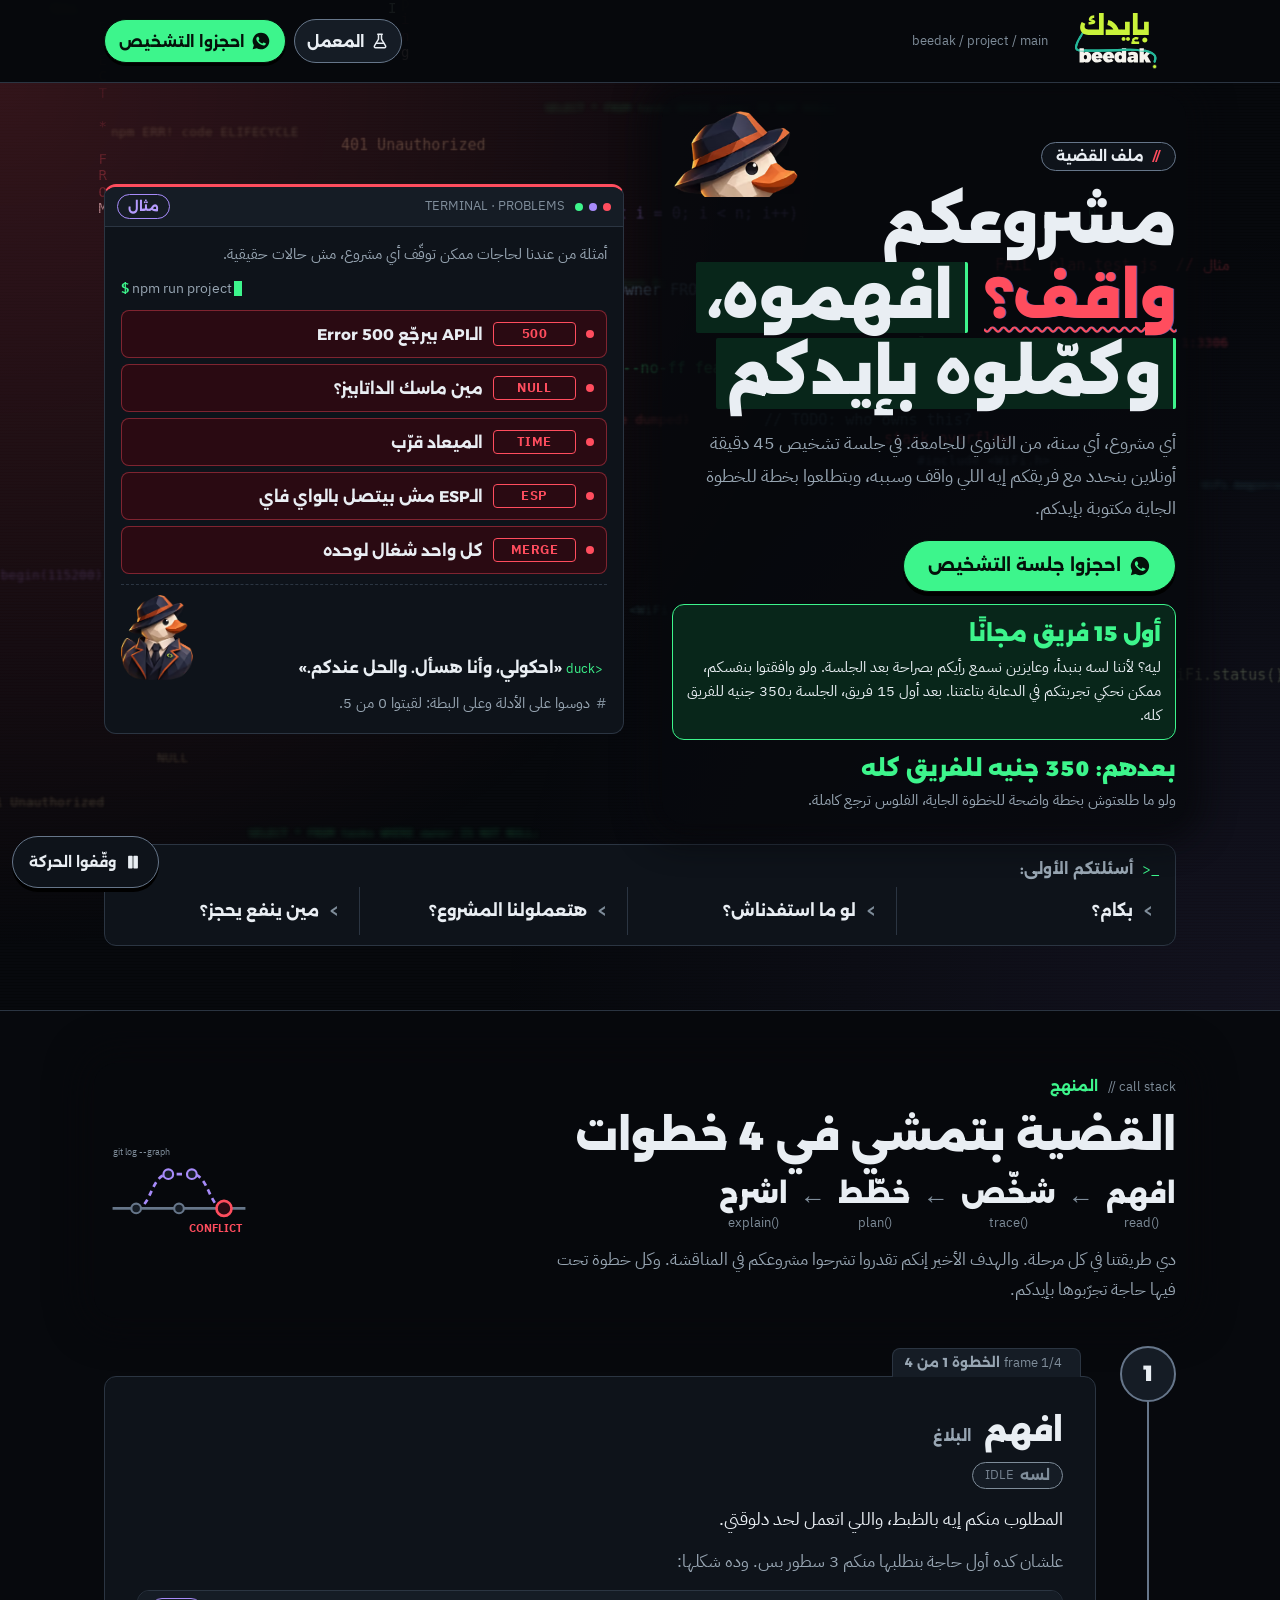
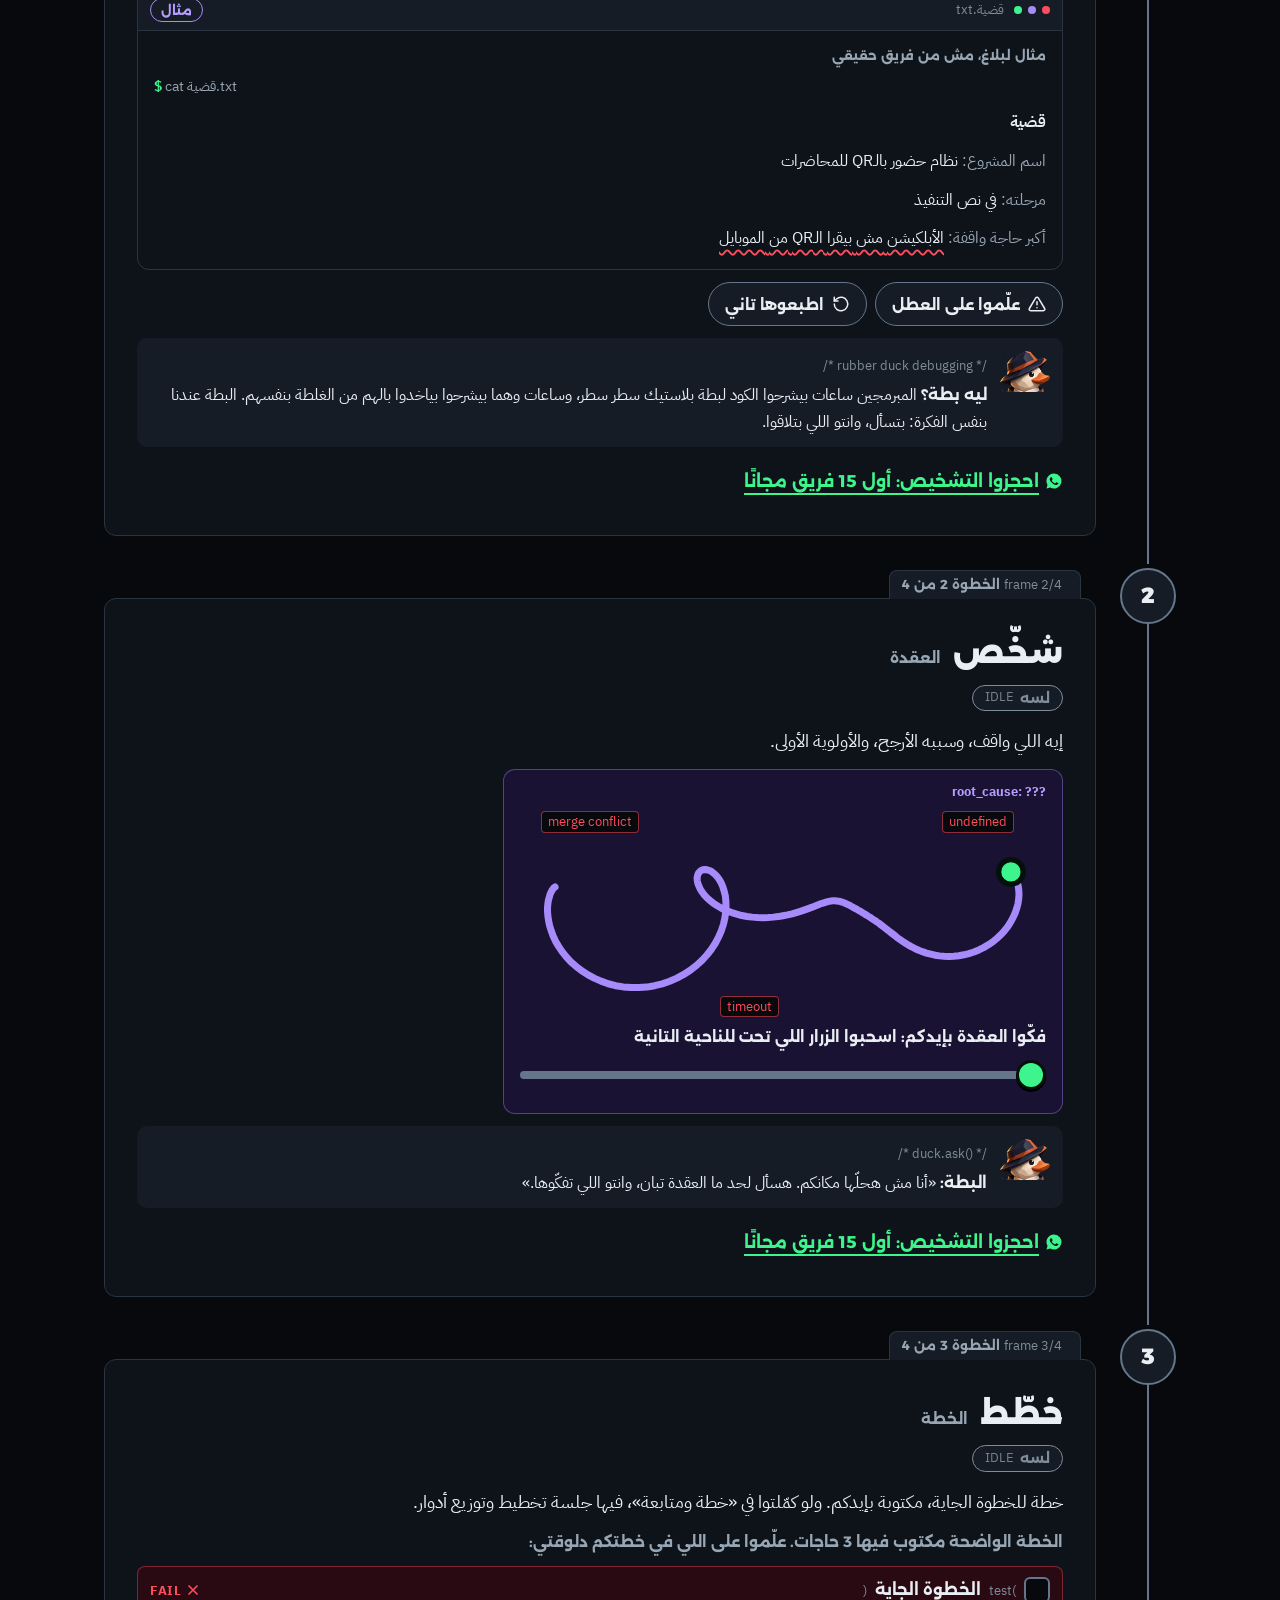
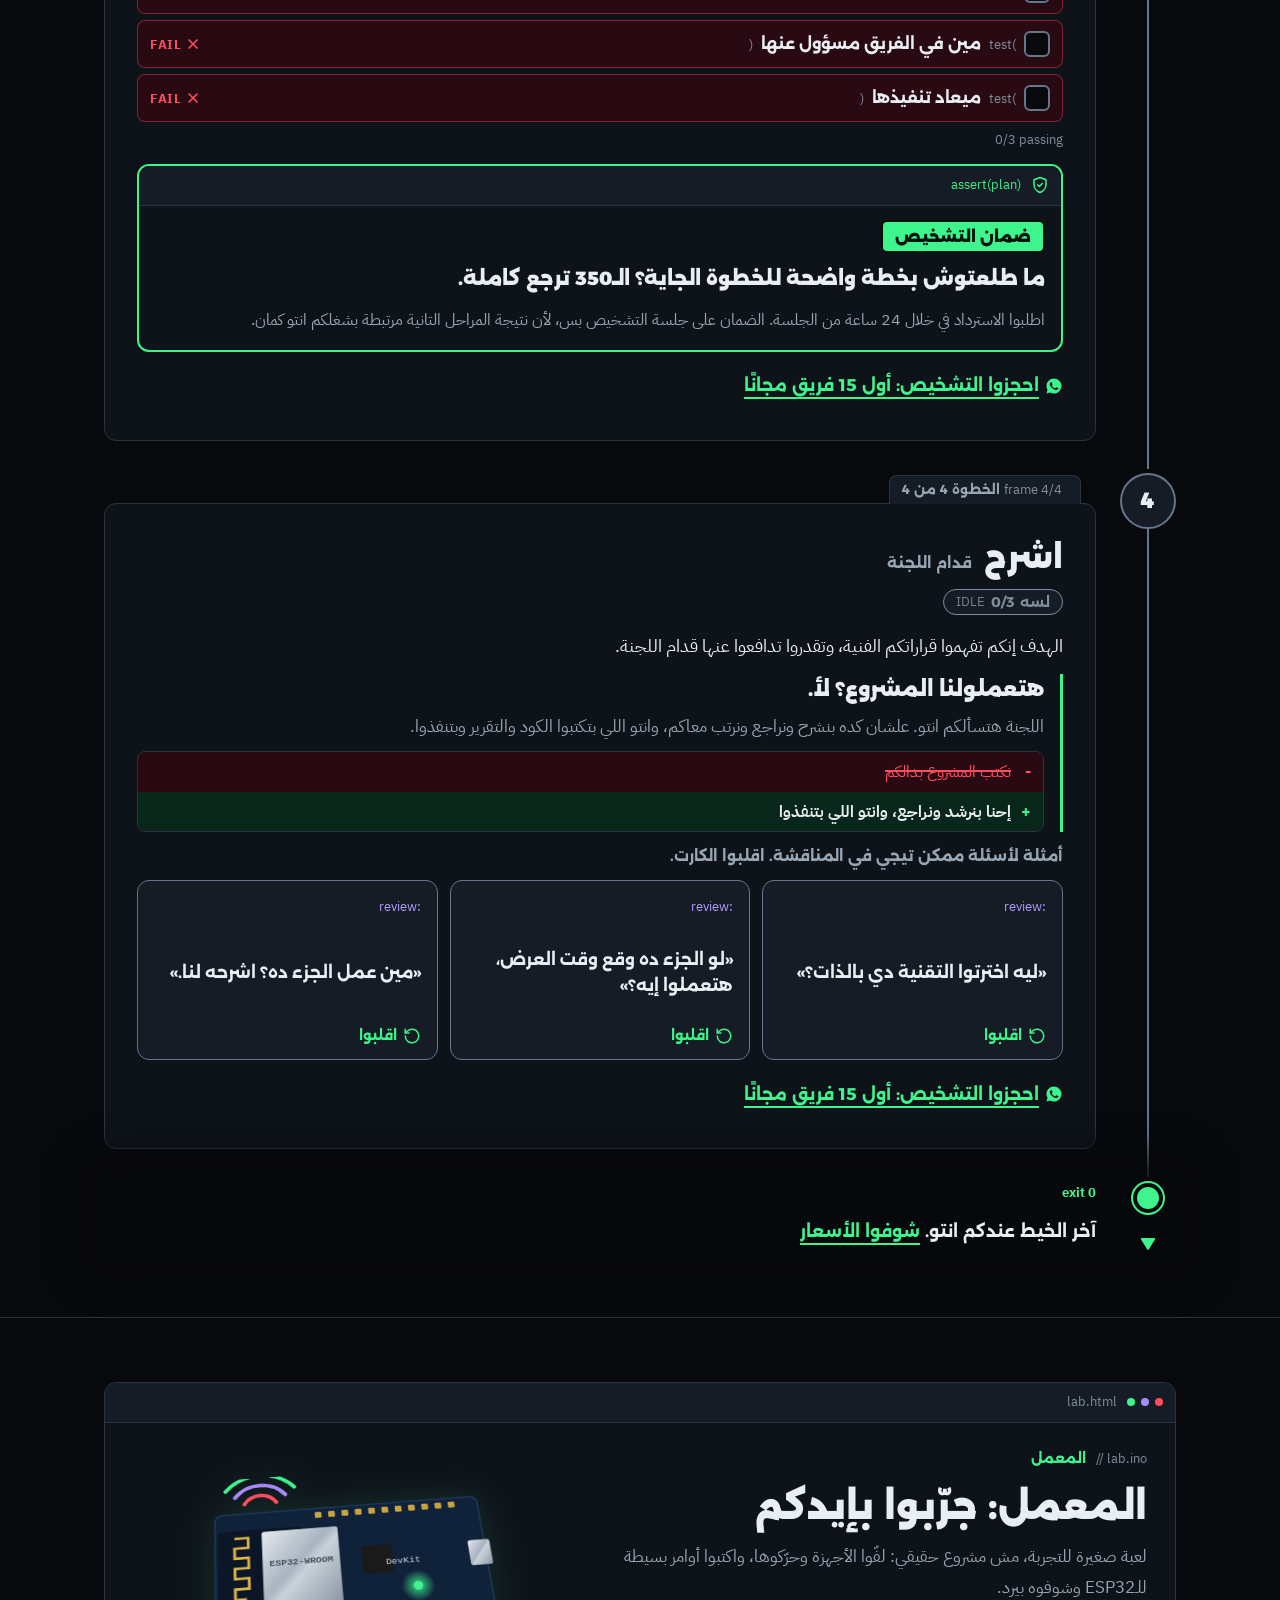
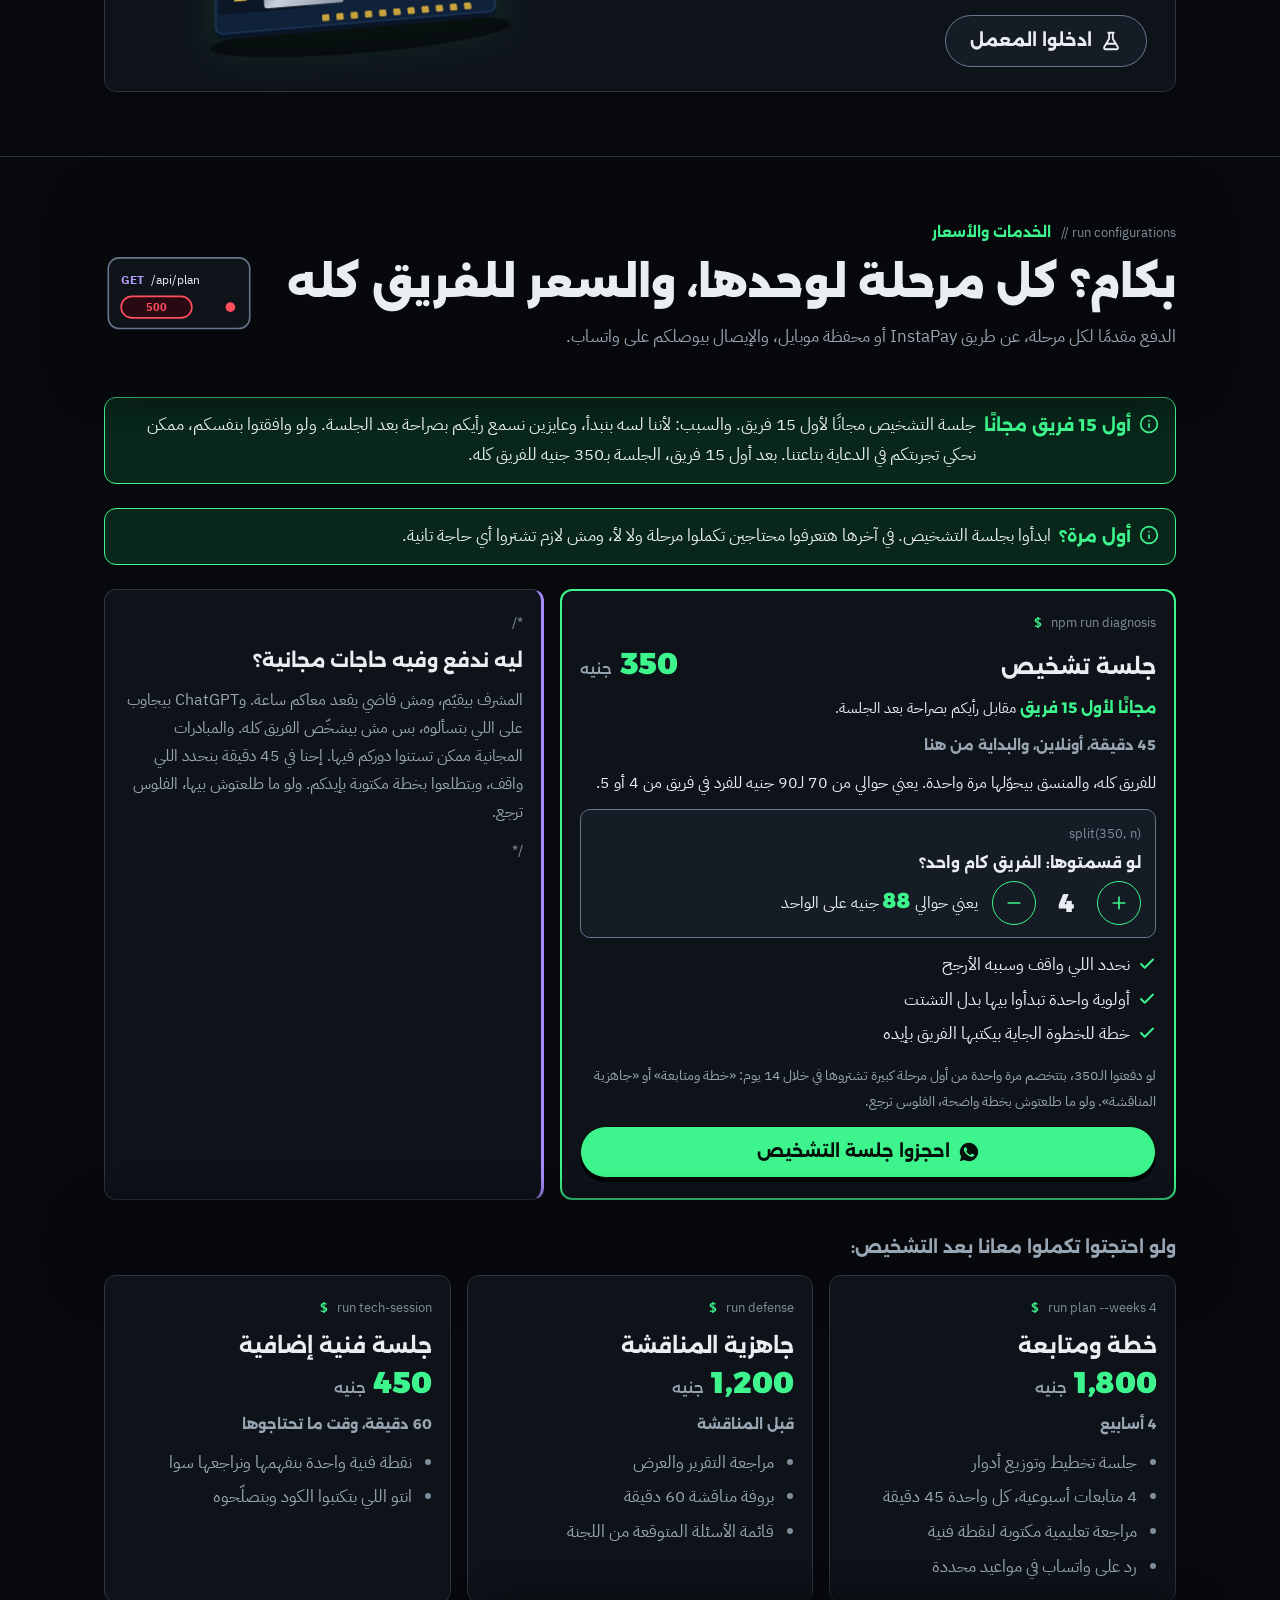
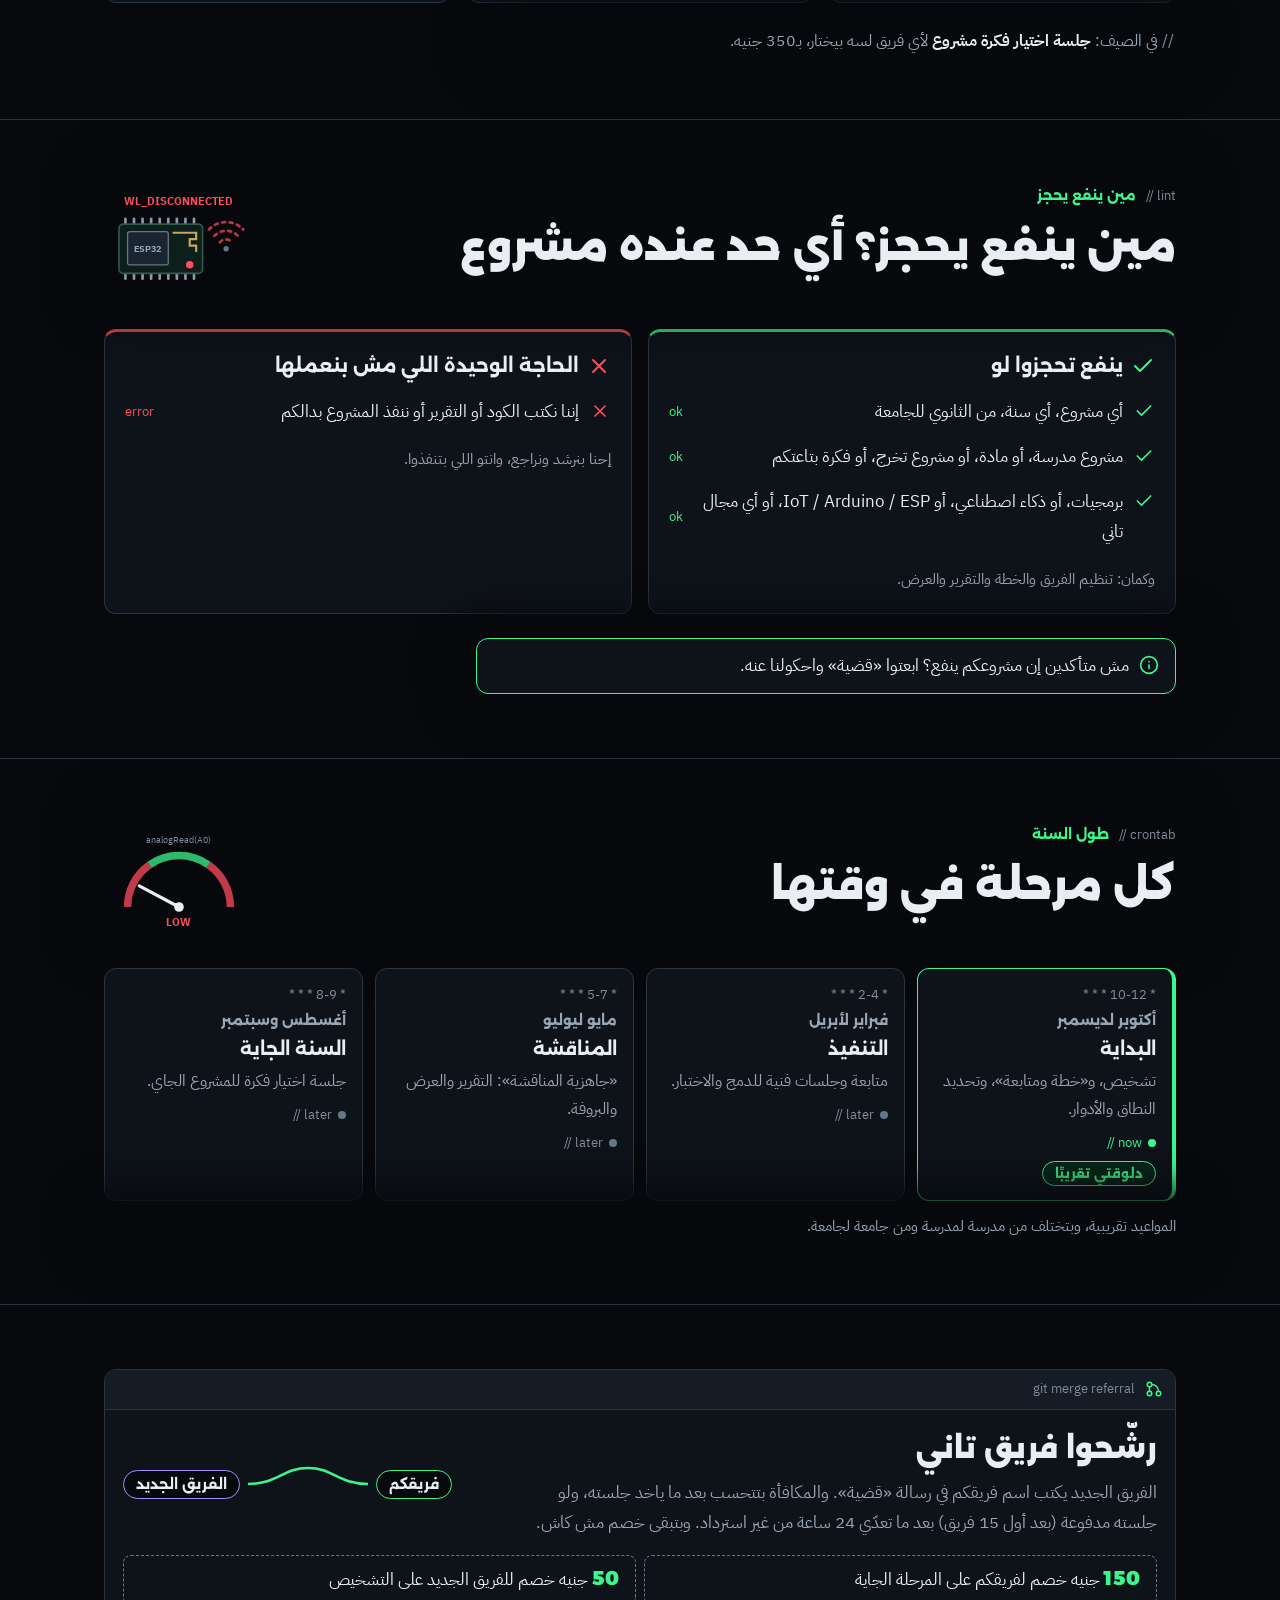
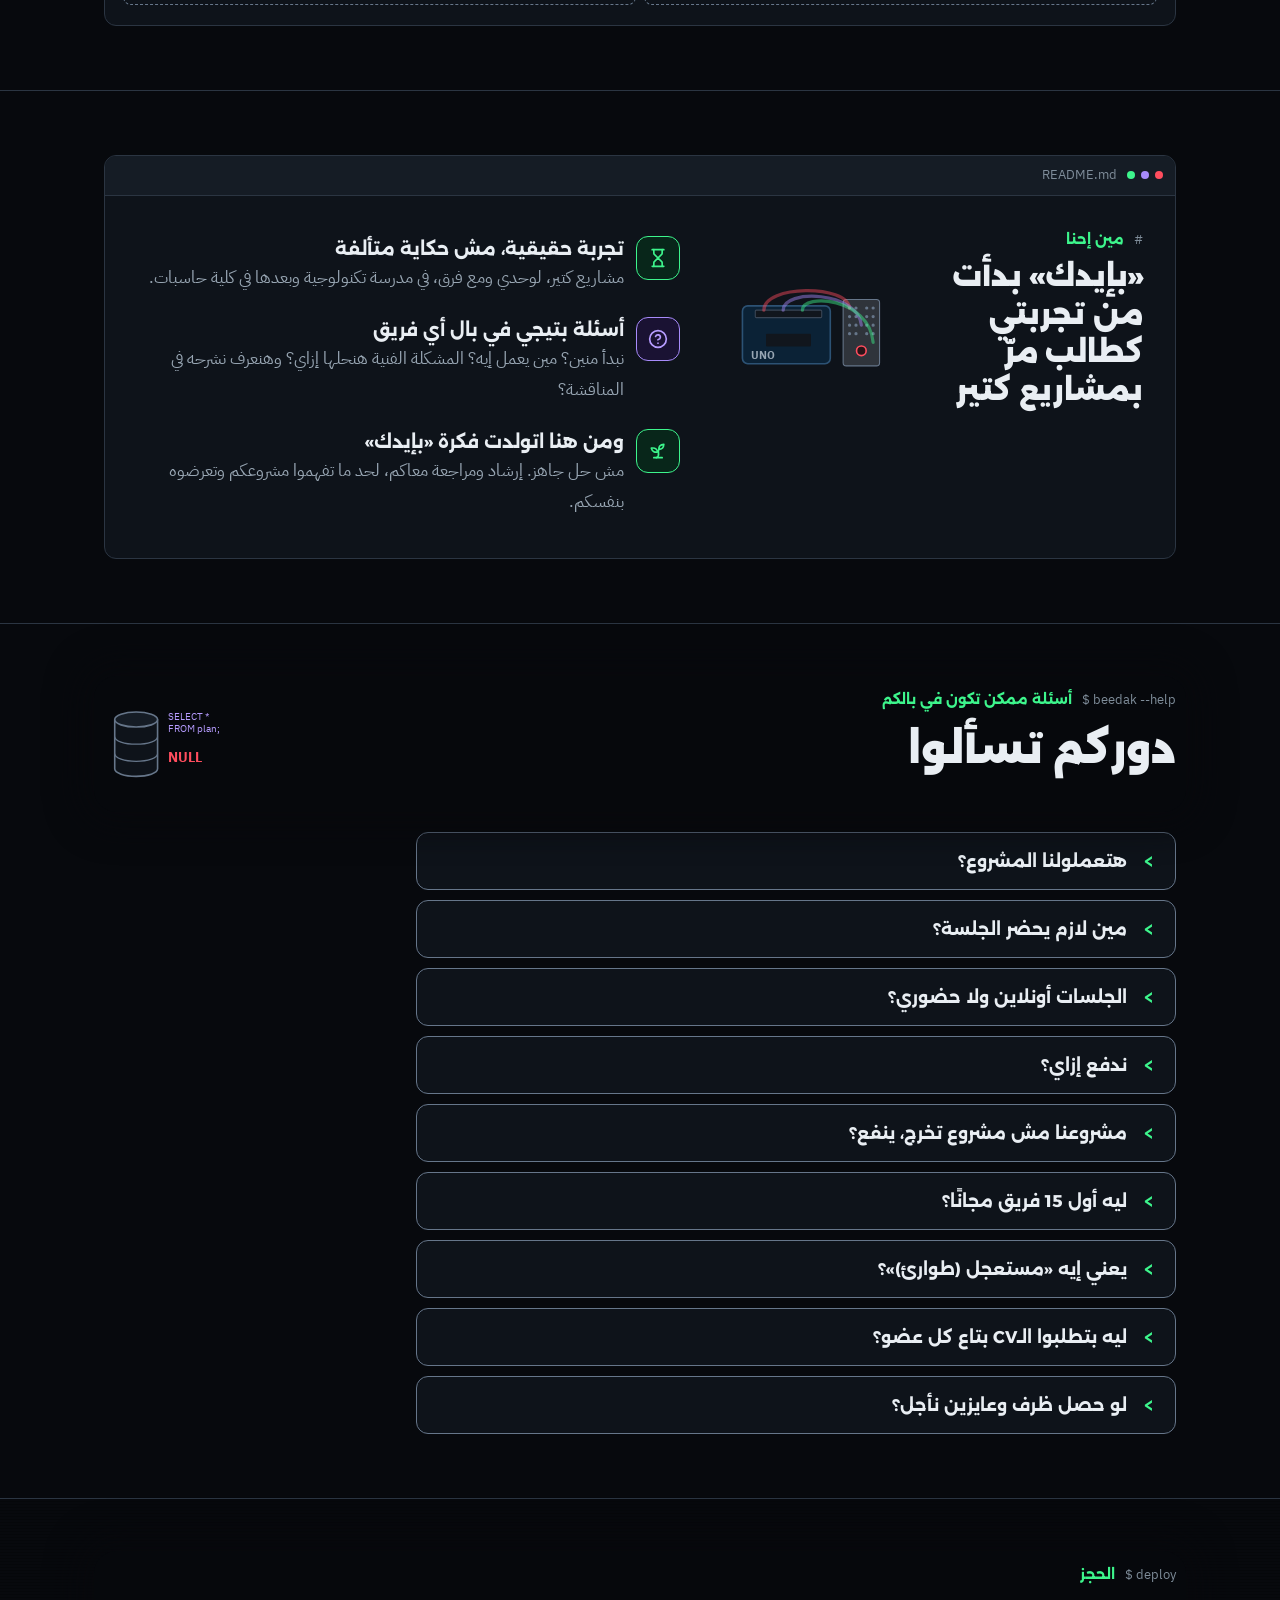
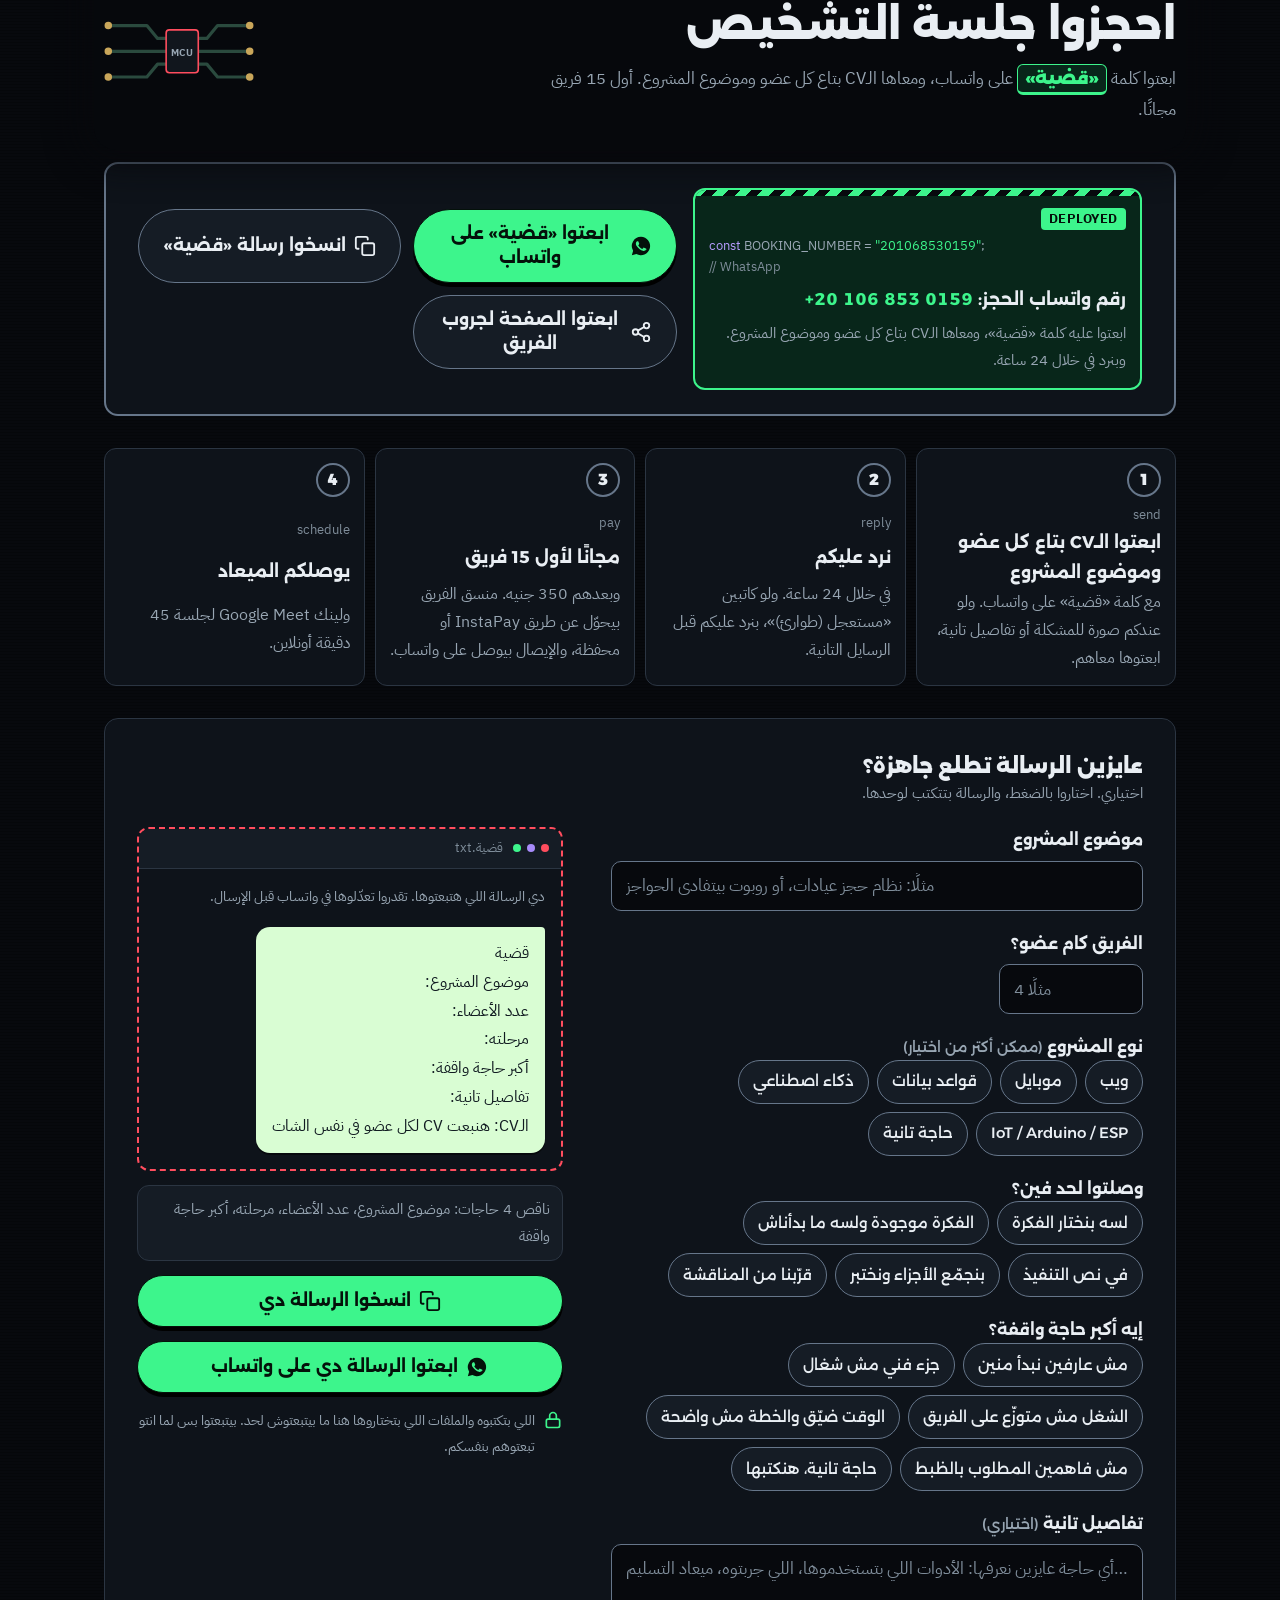
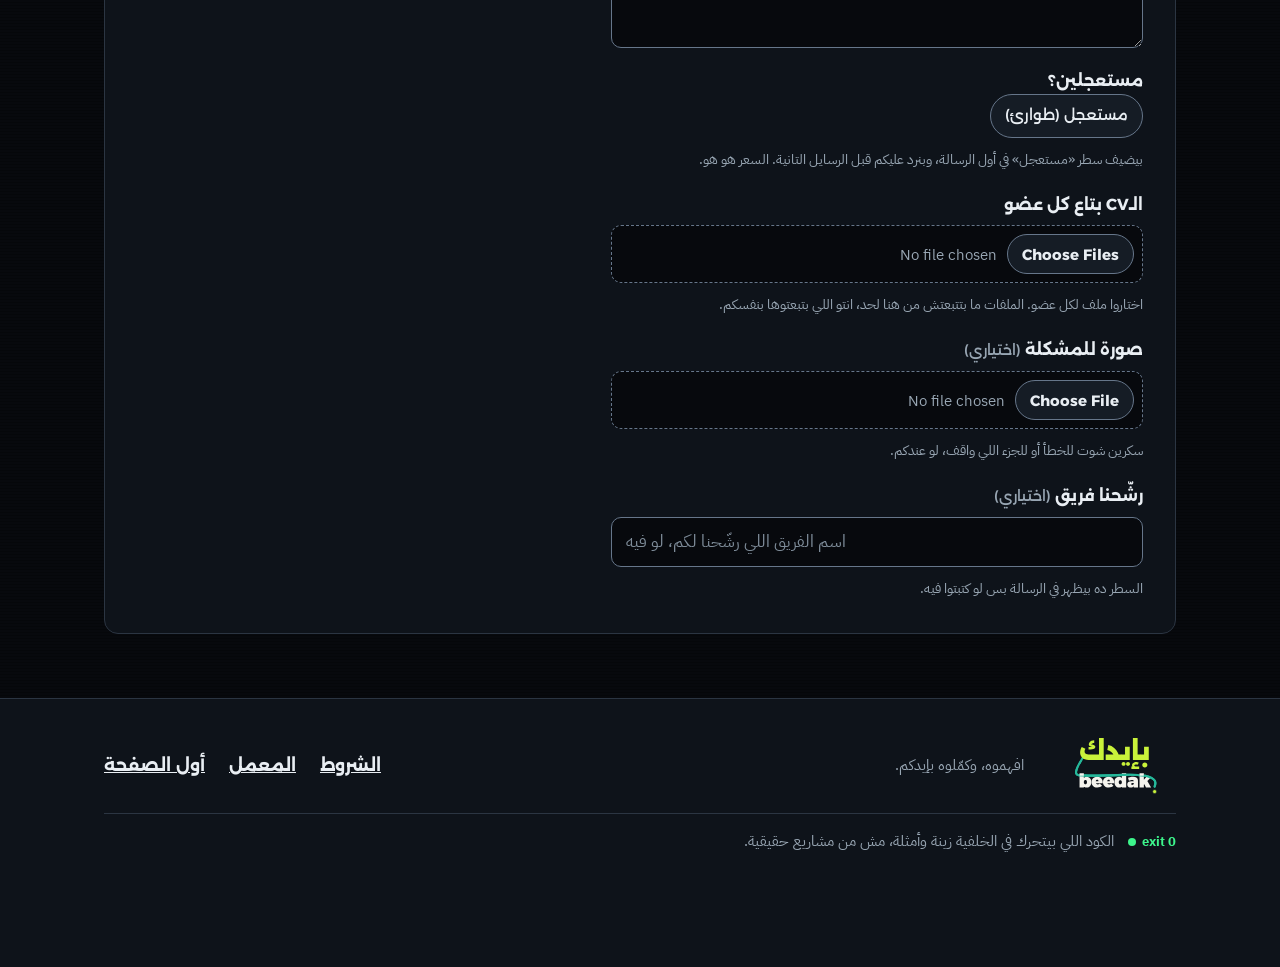
==== index.html @ 361ff9b1 "Open scope, free first 15 teams, richer booking, lab real-device support - Home/terms: open to any p" ====
<!doctype html>
<html lang="ar-EG" dir="rtl">
<head>
<meta charset="utf-8">
<meta name="viewport" content="width=device-width, initial-scale=1, viewport-fit=cover">
<title>بإيدك | إرشاد فرق المشاريع، من الثانوي للجامعة</title>
<meta name="description" content="جلسة تشخيص 45 دقيقة أونلاين لفريق أي مشروع، أي سنة، من الثانوي للجامعة. أول 15 فريق مجانًا، وبعدهم 350 جنيه للفريق كله. بتطلعوا بخطة للخطوة الجاية مكتوبة بإيدكم.">
<!-- Not published publicly yet: keep noindex until the launch decision exists. -->
<meta name="robots" content="index, follow">
<meta name="color-scheme" content="dark">
<meta name="theme-color" content="#07090D">
<meta property="og:type" content="website">
<meta property="og:locale" content="ar_EG">
<meta property="og:title" content="مشروعكم واقف؟ افهموه، وكمّلوه بإيدكم">
<meta property="og:description" content="جلسة تشخيص 45 دقيقة أونلاين لأي مشروع، من الثانوي للجامعة. أول 15 فريق مجانًا، وبعدهم 350 جنيه للفريق كله.">
<link rel="icon" href="assets/img/beedak-icon-circle.svg" type="image/svg+xml">
<script>
/* v3: "js" for progressive enhancement; motion state decided before first paint (app.js re-checks it and owns the pause buttons). */
(function () {
  var d = document.documentElement;
  d.classList.add('js');
  try {
    var rm = window.matchMedia && matchMedia('(prefers-reduced-motion: reduce)').matches;
    var saved = null;
    try { saved = localStorage.getItem('beedak-motion'); } catch (e) { /* storage blocked */ }
    var c = navigator.connection;
    var light = (c && c.saveData === true) || (navigator.deviceMemory && navigator.deviceMemory <= 2);
    if (rm) d.classList.add('rm');
    if (!rm && saved !== 'off' && (saved === 'on' || !light)) d.classList.add('motion-on');
  } catch (e) { /* motion stays off */ }
  /* Font preloads only over http(s): opened from a local file, a crossorigin preload is blocked and logs an error. */
  if (/^https?:/.test(location.protocol)) {
    ['alexandria-var-500-900-arabic', 'plex-arabic-400-arabic'].forEach(function (f) {
      var l = document.createElement('link');
      l.rel = 'preload'; l.as = 'font'; l.type = 'font/woff2'; l.crossOrigin = 'anonymous';
      l.href = 'assets/fonts/' + f + '.woff2';
      document.head.appendChild(l);
    });
  }
})();
</script>
<link rel="stylesheet" href="assets/css/styles.css">
<script src="assets/js/app.js" defer></script>
</head>
<body class="has-cta" data-page="index">
<svg width="0" height="0" style="position:absolute" aria-hidden="true" focusable="false">
  <symbol id="i-check" viewBox="0 0 24 24"><path d="M20 6 9 17l-5-5"/></symbol>
  <symbol id="i-x" viewBox="0 0 24 24"><path d="M18 6 6 18M6 6l12 12"/></symbol>
  <symbol id="i-copy" viewBox="0 0 24 24"><rect x="9" y="9" width="13" height="13" rx="2"/><path d="M5 15H4a2 2 0 0 1-2-2V4a2 2 0 0 1 2-2h9a2 2 0 0 1 2 2v1"/></symbol>
  <symbol id="i-share" viewBox="0 0 24 24"><circle cx="18" cy="5" r="3"/><circle cx="6" cy="12" r="3"/><circle cx="18" cy="19" r="3"/><path d="m8.6 13.5 6.8 4M15.4 6.5l-6.8 4"/></symbol>
  <symbol id="i-chat" viewBox="0 0 24 24"><path fill="currentColor" stroke="none" d="M12 2a10 10 0 0 0-8.6 15.1L2 22l5-1.3A10 10 0 1 0 12 2Zm5.3 14.1c-.2.6-1.3 1.2-1.8 1.2-.5.1-1 .2-3.3-.7-2.8-1.1-4.5-4-4.7-4.2-.1-.2-1.1-1.5-1.1-2.9s.7-2 1-2.3c.2-.3.5-.3.7-.3h.5c.2 0 .4 0 .6.5l.8 2c.1.2.1.4 0 .5l-.4.6-.4.4c-.1.2-.3.3-.1.6.2.3.8 1.3 1.7 2.1 1.2 1 2.1 1.3 2.4 1.5.3.1.5.1.6-.1l.9-1.1c.2-.3.4-.2.7-.1l1.9.9c.3.1.5.2.5.3.1.2.1.7-.1 1.3Z"/></symbol>
  <symbol id="i-lock" viewBox="0 0 24 24"><rect x="4" y="11" width="16" height="10" rx="2"/><path d="M8 11V7a4 4 0 0 1 8 0v4"/></symbol>
  <symbol id="i-shield" viewBox="0 0 24 24"><path d="M12 22s8-3.5 8-10V5l-8-3-8 3v7c0 6.5 8 10 8 10Z"/><path d="m9 12 2 2 4-4"/></symbol>
  <symbol id="i-minus" viewBox="0 0 24 24"><path d="M5 12h14"/></symbol>
  <symbol id="i-plus" viewBox="0 0 24 24"><path d="M12 5v14M5 12h14"/></symbol>
  <symbol id="i-turn" viewBox="0 0 24 24"><path d="M3 12a9 9 0 1 0 3-6.7L3 8"/><path d="M3 3v5h5"/></symbol>
  <symbol id="i-hourglass" viewBox="0 0 24 24"><path d="M5 22h14M5 2h14"/><path d="M17 22v-4.2a2 2 0 0 0-.6-1.4L12 12l-4.4 4.4a2 2 0 0 0-.6 1.4V22"/><path d="M7 2v4.2a2 2 0 0 0 .6 1.4L12 12l4.4-4.4a2 2 0 0 0 .6-1.4V2"/></symbol>
  <symbol id="i-help" viewBox="0 0 24 24"><circle cx="12" cy="12" r="10"/><path d="M9.1 9a3 3 0 0 1 5.8 1c0 2-3 3-3 3"/><path d="M12 17h.01"/></symbol>
  <symbol id="i-sprout" viewBox="0 0 24 24"><path d="M7 20h10"/><path d="M10 20c5.5-2.5.8-6.4 3-10"/><path d="M9.5 9.4c1.1.8 1.8 2.2 2.3 3.7-2 .4-3.5.4-4.8-.3-1.2-.6-2.3-1.9-3-4.2 2.8-.5 4.4 0 5.5.8z"/><path d="M14.1 6a7 7 0 0 0-1.1 4c1.9-.1 3.3-.6 4.3-1.4 1-1 1.6-2.3 1.7-4.6-2.7.1-4 1-4.9 2z"/></symbol>
  <symbol id="i-play" viewBox="0 0 24 24"><path fill="currentColor" d="M7 4.5v15l12-7.5z"/></symbol>
  <symbol id="i-pause" viewBox="0 0 24 24"><path fill="currentColor" d="M6.5 4.5h4v15h-4zM13.5 4.5h4v15h-4z"/></symbol>
  <symbol id="i-alert" viewBox="0 0 24 24"><path d="M10.3 3.9 1.8 18a2 2 0 0 0 1.7 3h17a2 2 0 0 0 1.7-3L13.7 3.9a2 2 0 0 0-3.4 0Z"/><path d="M12 9v4M12 17h.01"/></symbol>
  <symbol id="i-terminal" viewBox="0 0 24 24"><path d="m4 17 6-6-6-6M12 19h8"/></symbol>
  <symbol id="i-branch" viewBox="0 0 24 24"><circle cx="6" cy="6" r="3"/><circle cx="18" cy="18" r="3"/><circle cx="6" cy="18" r="3"/><path d="M6 9v6M18 15a9 9 0 0 0-9-9"/></symbol>
  <symbol id="i-link" viewBox="0 0 24 24"><path d="M10 13a5 5 0 0 0 7.5.5l3-3a5 5 0 0 0-7-7l-1.7 1.7"/><path d="M14 11a5 5 0 0 0-7.5-.5l-3 3a5 5 0 0 0 7 7l1.7-1.7"/></symbol>
  <symbol id="i-move" viewBox="0 0 24 24"><path d="M12 2v20M2 12h20M12 2l-3 3M12 2l3 3M12 22l-3-3M12 22l3-3M2 12l3-3M2 12l3 3M22 12l-3-3M22 12l-3 3"/></symbol>
  <symbol id="i-reset" viewBox="0 0 24 24"><path d="M3 12a9 9 0 1 0 3-6.7L3 8"/><path d="M3 3v5h5"/></symbol>
  <symbol id="i-info" viewBox="0 0 24 24"><circle cx="12" cy="12" r="10"/><path d="M12 16v-4M12 8h.01"/></symbol>
  <symbol id="i-lab" viewBox="0 0 24 24"><path d="M9 3h6M10 3v6.5L4.6 18.6A1.6 1.6 0 0 0 6 21h12a1.6 1.6 0 0 0 1.4-2.4L14 9.5V3"/><path d="M7.2 15h9.6"/></symbol>
  <symbol id="i-back" viewBox="0 0 24 24"><path d="M5 12h14M13 6l6 6-6 6"/></symbol>
</svg>

<a class="skip" href="#book">انزلوا للحجز على طول</a>

<!-- Header: an IDE title bar -->
<header class="topbar" id="top">
  <div class="wrap top">
    <a class="logo" href="#top" aria-label="بإيدك، أول الصفحة">
      <picture><source media="(min-width: 600px) and (min-height: 501px)" srcset="assets/img/beedak-logo-dark-nobg.svg" width="900" height="525"><img class="logo-img" src="assets/img/beedak-icon-circle.svg" alt="بإيدك" width="384" height="384"></picture>
    </a>
    <bdi class="crumb tok" dir="ltr" aria-hidden="true">beedak / project / main</bdi>
    <div class="top-actions">
      <a class="btn-ghost top-lab" href="lab.html"><svg class="i" aria-hidden="true" focusable="false"><use href="#i-lab"/></svg>المعمل</a>
      <a class="btn btn-sm" href="https://wa.me/201068530159?text=%D9%82%D8%B6%D9%8A%D8%A9%0A%D9%85%D9%88%D8%B6%D9%88%D8%B9%20%D8%A7%D9%84%D9%85%D8%B4%D8%B1%D9%88%D8%B9%3A%20%0A%D8%B9%D8%AF%D8%AF%20%D8%A7%D9%84%D8%A3%D8%B9%D8%B6%D8%A7%D8%A1%3A%20%0A%D9%85%D8%B1%D8%AD%D9%84%D8%AA%D9%87%3A%20%0A%D8%A3%D9%83%D8%A8%D8%B1%20%D8%AD%D8%A7%D8%AC%D8%A9%20%D9%88%D8%A7%D9%82%D9%81%D8%A9%3A%20%0A%D8%AA%D9%81%D8%A7%D8%B5%D9%8A%D9%84%20%D8%AA%D8%A7%D9%86%D9%8A%D8%A9%3A%20%0A%D8%A7%D9%84%D9%80CV%3A%20%D9%87%D9%86%D8%A8%D8%B9%D8%AA%20CV%20%D9%84%D9%83%D9%84%20%D8%B9%D8%B6%D9%88%20%D9%81%D9%8A%20%D9%86%D9%81%D8%B3%20%D8%A7%D9%84%D8%B4%D8%A7%D8%AA" data-wa target="_blank" rel="noopener"><svg class="i" aria-hidden="true" focusable="false"><use href="#i-chat"/></svg>احجزوا التشخيص<span class="sr-only">، بيفتح واتساب</span></a>
    </div>
  </div>
</header>

<main id="main">
  <section class="hero" aria-labelledby="hero-title">
    <div class="wrap hero-grid">
      <div class="hero-text scrim">
        <div class="hero-top">
          <p class="case-chip"><bdi class="tok" dir="ltr" aria-hidden="true">//</bdi>ملف القضية</p>
          <!-- The detective duck peeks up from behind the headline (decorative; its space is reserved, so nothing moves). -->
          <div class="duck-peek" id="duck-peek" aria-hidden="true">
            <div class="dp-rise"><div class="dp-head">
              <picture>
                <source type="image/avif" srcset="assets/img/duck-head-96.avif 96w, assets/img/duck-head-192.avif 192w" sizes="(min-width: 900px) 128px, 96px">
                <img src="assets/img/duck-head-192.webp" srcset="assets/img/duck-head-96.webp 96w, assets/img/duck-head-192.webp 192w" sizes="(min-width: 900px) 128px, 96px" width="192" height="154" alt="" decoding="async">
              </picture>
              <span class="lid"><span class="lid-skin"></span></span>
            </div></div>
          </div>
        </div>
        <h1 id="hero-title">مشروعكم <span class="bug-word" id="bug-word" data-text="واقف؟">واقف؟</span> <span class="hl">افهموه، وكمّلوه بإيدكم</span></h1>
        <p class="sub">أي مشروع، أي سنة، من الثانوي للجامعة. في جلسة تشخيص 45 دقيقة أونلاين بنحدد مع فريقكم إيه اللي واقف وسببه، وبتطلعوا بخطة للخطوة الجاية مكتوبة بإيدكم.</p>
        <div class="hero-actions" id="hero-actions">
          <div class="cta-box">
            <a class="btn btn-shine" href="https://wa.me/201068530159?text=%D9%82%D8%B6%D9%8A%D8%A9%0A%D9%85%D9%88%D8%B6%D9%88%D8%B9%20%D8%A7%D9%84%D9%85%D8%B4%D8%B1%D9%88%D8%B9%3A%20%0A%D8%B9%D8%AF%D8%AF%20%D8%A7%D9%84%D8%A3%D8%B9%D8%B6%D8%A7%D8%A1%3A%20%0A%D9%85%D8%B1%D8%AD%D9%84%D8%AA%D9%87%3A%20%0A%D8%A3%D9%83%D8%A8%D8%B1%20%D8%AD%D8%A7%D8%AC%D8%A9%20%D9%88%D8%A7%D9%82%D9%81%D8%A9%3A%20%0A%D8%AA%D9%81%D8%A7%D8%B5%D9%8A%D9%84%20%D8%AA%D8%A7%D9%86%D9%8A%D8%A9%3A%20%0A%D8%A7%D9%84%D9%80CV%3A%20%D9%87%D9%86%D8%A8%D8%B9%D8%AA%20CV%20%D9%84%D9%83%D9%84%20%D8%B9%D8%B6%D9%88%20%D9%81%D9%8A%20%D9%86%D9%81%D8%B3%20%D8%A7%D9%84%D8%B4%D8%A7%D8%AA" data-wa target="_blank" rel="noopener"><svg class="i" aria-hidden="true" focusable="false"><use href="#i-chat"/></svg>احجزوا جلسة التشخيص<span class="sr-only">، بيفتح واتساب</span></a>
            <span class="cta-ring" aria-hidden="true"></span>
          </div>
          <p class="free-first"><b>أول 15 فريق مجانًا</b><span>ليه؟ لأننا لسه بنبدأ، وعايزين نسمع رأيكم بصراحة بعد الجلسة. ولو وافقتوا بنفسكم، ممكن نحكي تجربتكم في الدعاية بتاعتنا. بعد أول 15 فريق، الجلسة بـ350 جنيه للفريق كله.</span></p>
          <p class="price"><b class="num">بعدهم: 350 جنيه للفريق كله</b><span>ولو ما طلعتوش بخطة واضحة للخطوة الجاية، الفلوس ترجع كاملة.</span></p>
        </div>
      </div>

      <!-- Terminal "Problems": example breakpoints the visitor marks (red bug -> violet identified blocker). The site never turns them green. -->
      <div class="term hero-term" id="hero-term" role="group" aria-labelledby="term-title">
        <div class="term-bar">
          <span class="dots" aria-hidden="true"><i></i><i></i><i></i></span>
          <bdi class="term-title tok" dir="ltr" aria-hidden="true">TERMINAL · PROBLEMS</bdi>
          <span class="ex-pill">مثال</span>
        </div>
        <div class="term-body">
          <h2 class="sr-only" id="term-title">لعبة التيرمنال: أمثلة لحاجات ممكن توقّف أي مشروع</h2>
          <p class="term-note">أمثلة من عندنا لحاجات ممكن توقّف أي مشروع، مش حالات حقيقية.</p>
          <p class="cmd" dir="ltr" aria-hidden="true"><span class="prompt">$</span> <span class="cmd-text">npm run project</span><span class="caret"></span></p>
          <ul class="problems" id="problems">
            <li class="prob" data-i="0"><span class="pdot" aria-hidden="true"></span><bdi class="badge" dir="ltr" aria-hidden="true"><span class="b-off">500</span><span class="b-on">BLOCKER</span></bdi><span class="clue">الـ<bdi>API</bdi> بيرجّع <bdi class="nw">Error 500</bdi></span><span class="tag">اتحدد</span></li>
            <li class="prob" data-i="1"><span class="pdot" aria-hidden="true"></span><bdi class="badge" dir="ltr" aria-hidden="true"><span class="b-off">NULL</span><span class="b-on">BLOCKER</span></bdi><span class="clue">مين ماسك الداتابيز؟</span><span class="tag">اتحدد</span></li>
            <li class="prob" data-i="2"><span class="pdot" aria-hidden="true"></span><bdi class="badge" dir="ltr" aria-hidden="true"><span class="b-off">TIME</span><span class="b-on">BLOCKER</span></bdi><span class="clue">الميعاد قرّب</span><span class="tag">اتحدد</span></li>
            <li class="prob" data-i="3"><span class="pdot" aria-hidden="true"></span><bdi class="badge" dir="ltr" aria-hidden="true"><span class="b-off">ESP</span><span class="b-on">BLOCKER</span></bdi><span class="clue">الـ<bdi>ESP</bdi> مش بيتصل بالواي فاي</span><span class="tag">اتحدد</span></li>
            <li class="prob" data-i="4"><span class="pdot" aria-hidden="true"></span><bdi class="badge" dir="ltr" aria-hidden="true"><span class="b-off">MERGE</span><span class="b-on">BLOCKER</span></bdi><span class="clue">كل واحد شغال لوحده</span><span class="tag">اتحدد</span></li>
          </ul>
          <div class="duck-row">
            <p class="duck-line"><bdi class="tok" dir="ltr" aria-hidden="true">duck&gt;</bdi> <span id="duck-say" aria-live="polite">«احكولي، وأنا هسأل. والحل عندكم.»</span></p>
            <button class="duck-btn when-app" type="button" id="duck-btn" aria-describedby="duck-say">
              <picture>
                <source type="image/avif" srcset="assets/img/duck-160.avif 160w, assets/img/duck-320.avif 320w" sizes="72px">
                <img src="assets/img/duck-160.webp" srcset="assets/img/duck-160.webp 160w, assets/img/duck-320.webp 320w" sizes="72px" width="160" height="189" alt="بطة المحقق" decoding="async">
              </picture>
            </button>
          </div>
          <p class="all-found when-app" id="all-found" hidden><a class="link wa-inline" href="https://wa.me/201068530159?text=%D9%82%D8%B6%D9%8A%D8%A9%0A%D9%85%D9%88%D8%B6%D9%88%D8%B9%20%D8%A7%D9%84%D9%85%D8%B4%D8%B1%D9%88%D8%B9%3A%20%0A%D8%B9%D8%AF%D8%AF%20%D8%A7%D9%84%D8%A3%D8%B9%D8%B6%D8%A7%D8%A1%3A%20%0A%D9%85%D8%B1%D8%AD%D9%84%D8%AA%D9%87%3A%20%0A%D8%A3%D9%83%D8%A8%D8%B1%20%D8%AD%D8%A7%D8%AC%D8%A9%20%D9%88%D8%A7%D9%82%D9%81%D8%A9%3A%20%0A%D8%AA%D9%81%D8%A7%D8%B5%D9%8A%D9%84%20%D8%AA%D8%A7%D9%86%D9%8A%D8%A9%3A%20%0A%D8%A7%D9%84%D9%80CV%3A%20%D9%87%D9%86%D8%A8%D8%B9%D8%AA%20CV%20%D9%84%D9%83%D9%84%20%D8%B9%D8%B6%D9%88%20%D9%81%D9%8A%20%D9%86%D9%81%D8%B3%20%D8%A7%D9%84%D8%B4%D8%A7%D8%AA" data-wa target="_blank" rel="noopener"><svg class="i" aria-hidden="true" focusable="false"><use href="#i-chat"/></svg>احجزوا التشخيص<span class="sr-only">، بيفتح واتساب</span></a></p>
          <p class="term-count when-app"><bdi class="tok" dir="ltr" aria-hidden="true">#</bdi> <span id="desk-count">دوسوا على الأدلة وعلى البطة: لقيتوا 0 من 5.</span></p>
        </div>
      </div>
    </div>

    <nav class="wrap quick" aria-labelledby="quick-title">
      <div class="palette">
        <h2 id="quick-title"><bdi class="tok" dir="ltr" aria-hidden="true">&gt;_</bdi> أسئلتكم الأولى:</h2>
        <ul>
          <li><a href="#offers"><span class="pc" aria-hidden="true">&gt;</span><span class="pl">بكام؟</span></a></li>
          <li><a href="#guarantee"><span class="pc" aria-hidden="true">&gt;</span><span class="pl">لو ما استفدناش؟</span></a></li>
          <li><a href="#principle"><span class="pc" aria-hidden="true">&gt;</span><span class="pl">هتعملولنا المشروع؟</span></a></li>
          <li><a href="#scope"><span class="pc" aria-hidden="true">&gt;</span><span class="pl">مين ينفع يحجز؟</span></a></li>
        </ul>
      </div>
    </nav>
  </section>

  <!-- The method as a call stack: four chapters, each one passes only through the visitor's own action -->
  <section id="method" aria-labelledby="method-title">
    <div class="wrap">
      <div class="case-intro has-prop scrim">
        <p class="eyebrow"><bdi class="tok" dir="ltr" aria-hidden="true">// call stack</bdi> المنهج</p>
        <div class="prop prop-git prop-wide" aria-hidden="true"><svg viewBox="0 0 140 90" focusable="false">
          <text class="p-cap" x="8" y="12">git log --graph</text>
          <path class="pg-main" d="M8 62H132"/>
          <path class="pg-br" d="M30 62C44 62 44 30 60 30H82C98 30 98 62 112 62"/>
          <circle class="pg-n" cx="30" cy="62" r="4.5"/><circle class="pg-n" cx="70" cy="62" r="4.5"/>
          <circle class="pg-n pg-nb" cx="60" cy="30" r="4.5"/><circle class="pg-n pg-nb" cx="82" cy="30" r="4.5"/>
          <circle class="pg-m" cx="112" cy="62" r="7"/>
          <text class="p-st p-bad" x="104" y="84">CONFLICT</text><text class="p-st p-ok" x="104" y="84">merged</text>
        </svg></div>
        <h2 id="method-title">القضية بتمشي في 4 خطوات</h2>
        <p class="method"><span class="method-words" aria-hidden="true"><span class="mw">افهم<bdi class="tok" dir="ltr">read()</bdi></span><span class="arr">←</span><span class="mw">شخّص<bdi class="tok" dir="ltr">trace()</bdi></span><span class="arr">←</span><span class="mw">خطّط<bdi class="tok" dir="ltr">plan()</bdi></span><span class="arr">←</span><span class="mw">اشرح<bdi class="tok" dir="ltr">explain()</bdi></span></span><span class="sr-only">افهم، بعدها شخّص، بعدها خطّط، بعدها اشرح</span></p>
        <p class="lede">دي طريقتنا في كل مرحلة. والهدف الأخير إنكم تقدروا تشرحوا مشروعكم في المناقشة. وكل خطوة تحت فيها حاجة تجرّبوها بإيدكم.</p>
      </div>

      <div class="thread-wrap">
        <span class="thread-dot" id="thread-dot" aria-hidden="true"><svg class="i"><use href="#i-play"/></svg></span>
        <ol class="thread" id="thread">
          <li class="step" id="step-1" data-s="idle">
            <span class="pin" aria-hidden="true"><span class="pin-n">1</span></span>
            <article class="page" aria-labelledby="ch1">
              <span class="tab" aria-hidden="true"><bdi class="tok" dir="ltr">frame 1/4</bdi> الخطوة 1 من 4</span>
              <h3 id="ch1">افهم <small>البلاغ</small></h3>
              <p class="lead">المطلوب منكم إيه بالظبط، واللي اتعمل لحد دلوقتي.</p>
              <p>علشان كده أول حاجة بنطلبها منكم 3 سطور بس. وده شكلها:</p>
              <div class="term report-term">
                <div class="term-bar">
                  <span class="dots" aria-hidden="true"><i></i><i></i><i></i></span>
                  <bdi class="term-title tok" dir="rtl" aria-hidden="true">قضية.txt</bdi>
                  <span class="ex-pill">مثال</span>
                </div>
                <figure class="report term-body" id="report">
                  <figcaption>مثال لبلاغ، مش من فريق حقيقي</figcaption>
                  <p class="cmd" dir="ltr" aria-hidden="true"><span class="prompt">$</span> cat قضية.txt</p>
                  <p class="report-line"><b>قضية</b></p>
                  <p class="report-line"><span>اسم المشروع:</span> <span class="type-me">نظام حضور بالـQR للمحاضرات</span></p>
                  <p class="report-line"><span>مرحلته:</span> <span class="type-me">في نص التنفيذ</span></p>
                  <p class="report-line bug-line" id="bug-line"><span>أكبر حاجة واقفة:</span> <span class="type-me bug-text">الأبلكيشن مش بيقرا الـQR من الموبايل</span> <span class="tag">اتحدد</span></p>
                </figure>
              </div>
              <div class="report-ctl when-app">
                <button class="btn-ghost" type="button" id="report-mark" aria-pressed="false"><svg class="i" aria-hidden="true" focusable="false"><use href="#i-alert"/></svg>علّموا على العطل</button>
                <button class="btn-ghost replay" type="button" id="report-replay"><svg class="i" aria-hidden="true" focusable="false"><use href="#i-turn"/></svg>اطبعوها تاني</button>
              </div>
              <div class="duck-note">
                <picture>
                  <source type="image/avif" srcset="assets/img/duck-head-96.avif 1x, assets/img/duck-head-192.avif 2x">
                  <img src="assets/img/duck-head-96.webp" srcset="assets/img/duck-head-96.webp 1x, assets/img/duck-head-192.webp 2x" width="96" height="77" alt="" loading="lazy" decoding="async">
                </picture>
                <div class="cmt">
                  <bdi class="tok cmt-label" dir="ltr" aria-hidden="true">/* rubber duck debugging */</bdi>
                  <p><b>ليه بطة؟</b> المبرمجين ساعات بيشرحوا الكود لبطة بلاستيك سطر سطر، وساعات وهما بيشرحوا بياخدوا بالهم من الغلطة بنفسهم. البطة عندنا بنفس الفكرة: بتسأل، وانتو اللي بتلاقوا.</p>
                </div>
              </div>
              <a class="link mini wa-inline" href="https://wa.me/201068530159?text=%D9%82%D8%B6%D9%8A%D8%A9%0A%D9%85%D9%88%D8%B6%D9%88%D8%B9%20%D8%A7%D9%84%D9%85%D8%B4%D8%B1%D9%88%D8%B9%3A%20%0A%D8%B9%D8%AF%D8%AF%20%D8%A7%D9%84%D8%A3%D8%B9%D8%B6%D8%A7%D8%A1%3A%20%0A%D9%85%D8%B1%D8%AD%D9%84%D8%AA%D9%87%3A%20%0A%D8%A3%D9%83%D8%A8%D8%B1%20%D8%AD%D8%A7%D8%AC%D8%A9%20%D9%88%D8%A7%D9%82%D9%81%D8%A9%3A%20%0A%D8%AA%D9%81%D8%A7%D8%B5%D9%8A%D9%84%20%D8%AA%D8%A7%D9%86%D9%8A%D8%A9%3A%20%0A%D8%A7%D9%84%D9%80CV%3A%20%D9%87%D9%86%D8%A8%D8%B9%D8%AA%20CV%20%D9%84%D9%83%D9%84%20%D8%B9%D8%B6%D9%88%20%D9%81%D9%8A%20%D9%86%D9%81%D8%B3%20%D8%A7%D9%84%D8%B4%D8%A7%D8%AA" data-wa target="_blank" rel="noopener"><svg class="i" aria-hidden="true" focusable="false"><use href="#i-chat"/></svg>احجزوا التشخيص: أول 15 فريق مجانًا<span class="sr-only">، بيفتح واتساب</span></a>
            </article>
          </li>

          <li class="step knot" id="step-2" data-s="idle">
            <span class="pin" aria-hidden="true"><span class="pin-n">2</span></span>
            <article class="page" aria-labelledby="ch2">
              <span class="tab" aria-hidden="true"><bdi class="tok" dir="ltr">frame 2/4</bdi> الخطوة 2 من 4</span>
              <h3 id="ch2">شخّص <small>العقدة</small></h3>
              <p class="lead">إيه اللي واقف، وسببه الأرجح، والأولوية الأولى.</p>
              <div class="untangle" id="untangle">
                <bdi class="root-label tok" dir="ltr" aria-hidden="true">root_cause: <span class="rc-q">???</span><span class="rc-ok">found</span></bdi>
                <div class="knot-stage">
                  <svg class="knot-svg" id="knot-svg" viewBox="0 0 300 90" aria-hidden="true" focusable="false">
                    <path id="knot-path" d="M20 45 L280 45" fill="none" stroke-width="4" stroke-linecap="round" stroke-linejoin="round"/>
                    <circle cx="280" cy="45" r="7" class="knot-end"/>
                  </svg>
                  <bdi class="xtag xt-1" dir="ltr" aria-hidden="true">merge conflict</bdi>
                  <bdi class="xtag xt-2" dir="ltr" aria-hidden="true">undefined</bdi>
                  <bdi class="xtag xt-3" dir="ltr" aria-hidden="true">timeout</bdi>
                </div>
                <div class="untangle-ctl when-app">
                  <label for="knot-range">فكّوا العقدة بإيدكم: اسحبوا الزرار اللي تحت للناحية التانية</label>
                  <input type="range" id="knot-range" min="0" max="100" value="0" step="1" aria-valuetext="العقدة لسه مقفولة">
                </div>
                <p class="knot-status" id="knot-status" aria-live="polite"></p>
              </div>
              <div class="duck-note">
                <picture>
                  <source type="image/avif" srcset="assets/img/duck-head-96.avif 1x, assets/img/duck-head-192.avif 2x">
                  <img src="assets/img/duck-head-96.webp" srcset="assets/img/duck-head-96.webp 1x, assets/img/duck-head-192.webp 2x" width="96" height="77" alt="" loading="lazy" decoding="async">
                </picture>
                <div class="cmt">
                  <bdi class="tok cmt-label" dir="ltr" aria-hidden="true">/* duck.ask() */</bdi>
                  <p><b>البطة:</b> «أنا مش هحلّها مكانكم. هسأل لحد ما العقدة تبان، وانتو اللي تفكّوها.»</p>
                </div>
              </div>
              <a class="link mini wa-inline" href="https://wa.me/201068530159?text=%D9%82%D8%B6%D9%8A%D8%A9%0A%D9%85%D9%88%D8%B6%D9%88%D8%B9%20%D8%A7%D9%84%D9%85%D8%B4%D8%B1%D9%88%D8%B9%3A%20%0A%D8%B9%D8%AF%D8%AF%20%D8%A7%D9%84%D8%A3%D8%B9%D8%B6%D8%A7%D8%A1%3A%20%0A%D9%85%D8%B1%D8%AD%D9%84%D8%AA%D9%87%3A%20%0A%D8%A3%D9%83%D8%A8%D8%B1%20%D8%AD%D8%A7%D8%AC%D8%A9%20%D9%88%D8%A7%D9%82%D9%81%D8%A9%3A%20%0A%D8%AA%D9%81%D8%A7%D8%B5%D9%8A%D9%84%20%D8%AA%D8%A7%D9%86%D9%8A%D8%A9%3A%20%0A%D8%A7%D9%84%D9%80CV%3A%20%D9%87%D9%86%D8%A8%D8%B9%D8%AA%20CV%20%D9%84%D9%83%D9%84%20%D8%B9%D8%B6%D9%88%20%D9%81%D9%8A%20%D9%86%D9%81%D8%B3%20%D8%A7%D9%84%D8%B4%D8%A7%D8%AA" data-wa target="_blank" rel="noopener"><svg class="i" aria-hidden="true" focusable="false"><use href="#i-chat"/></svg>احجزوا التشخيص: أول 15 فريق مجانًا<span class="sr-only">، بيفتح واتساب</span></a>
            </article>
          </li>

          <li class="step" id="step-3" data-s="idle">
            <span class="pin" aria-hidden="true"><span class="pin-n">3</span></span>
            <article class="page" aria-labelledby="ch3">
              <span class="tab" aria-hidden="true"><bdi class="tok" dir="ltr">frame 3/4</bdi> الخطوة 3 من 4</span>
              <h3 id="ch3">خطّط <small>الخطة</small></h3>
              <p class="lead">خطة للخطوة الجاية، مكتوبة بإيدكم. ولو كمّلتوا في «خطة ومتابعة»، فيها جلسة تخطيط وتوزيع أدوار.</p>
              <!-- Mirrors the guarantee criterion in terms.html word for word (decided 15 Nov 2026). Works without JS: PASS/FAIL visuals are pure CSS. -->
              <fieldset class="plan" id="plan">
                <legend>الخطة الواضحة مكتوب فيها 3 حاجات. علّموا على اللي في خطتكم دلوقتي:</legend>
                <label class="plan-item"><input type="checkbox" id="plan-1"><bdi class="tf tok" dir="ltr" aria-hidden="true">test(</bdi><span class="t-name">الخطوة الجاية</span><bdi class="tf tok" dir="ltr" aria-hidden="true">)</bdi><span class="t-res" aria-hidden="true"><svg class="i r-fail"><use href="#i-x"/></svg><svg class="i r-pass"><use href="#i-check"/></svg><bdi class="tok r-fail" dir="ltr">FAIL</bdi><bdi class="tok r-pass" dir="ltr">PASS</bdi></span></label>
                <label class="plan-item"><input type="checkbox" id="plan-2"><bdi class="tf tok" dir="ltr" aria-hidden="true">test(</bdi><span class="t-name">مين في الفريق مسؤول عنها</span><bdi class="tf tok" dir="ltr" aria-hidden="true">)</bdi><span class="t-res" aria-hidden="true"><svg class="i r-fail"><use href="#i-x"/></svg><svg class="i r-pass"><use href="#i-check"/></svg><bdi class="tok r-fail" dir="ltr">FAIL</bdi><bdi class="tok r-pass" dir="ltr">PASS</bdi></span></label>
                <label class="plan-item"><input type="checkbox" id="plan-3"><bdi class="tf tok" dir="ltr" aria-hidden="true">test(</bdi><span class="t-name">ميعاد تنفيذها</span><bdi class="tf tok" dir="ltr" aria-hidden="true">)</bdi><span class="t-res" aria-hidden="true"><svg class="i r-fail"><use href="#i-x"/></svg><svg class="i r-pass"><use href="#i-check"/></svg><bdi class="tok r-fail" dir="ltr">FAIL</bdi><bdi class="tok r-pass" dir="ltr">PASS</bdi></span></label>
                <p class="plan-result" id="plan-result" aria-live="polite"></p>
                <bdi class="plan-count tok when-app" id="plan-count" dir="ltr" aria-hidden="true">0/3 passing</bdi>
              </fieldset>
              <div class="term guarantee" id="guarantee">
                <div class="term-bar">
                  <svg class="i" aria-hidden="true" focusable="false"><use href="#i-shield"/></svg>
                  <bdi class="term-title tok" dir="ltr" aria-hidden="true">assert(plan)</bdi>
                </div>
                <div class="term-body stamp-box">
                  <span class="stamp">ضمان التشخيص</span>
                  <h4 class="sweepable">ما طلعتوش بخطة واضحة للخطوة الجاية؟ الـ350 ترجع كاملة.</h4>
                  <p>اطلبوا الاسترداد في خلال 24 ساعة من الجلسة. الضمان على جلسة التشخيص بس، لأن نتيجة المراحل التانية مرتبطة بشغلكم انتو كمان.</p>
                </div>
              </div>
              <a class="link mini wa-inline" href="https://wa.me/201068530159?text=%D9%82%D8%B6%D9%8A%D8%A9%0A%D9%85%D9%88%D8%B6%D9%88%D8%B9%20%D8%A7%D9%84%D9%85%D8%B4%D8%B1%D9%88%D8%B9%3A%20%0A%D8%B9%D8%AF%D8%AF%20%D8%A7%D9%84%D8%A3%D8%B9%D8%B6%D8%A7%D8%A1%3A%20%0A%D9%85%D8%B1%D8%AD%D9%84%D8%AA%D9%87%3A%20%0A%D8%A3%D9%83%D8%A8%D8%B1%20%D8%AD%D8%A7%D8%AC%D8%A9%20%D9%88%D8%A7%D9%82%D9%81%D8%A9%3A%20%0A%D8%AA%D9%81%D8%A7%D8%B5%D9%8A%D9%84%20%D8%AA%D8%A7%D9%86%D9%8A%D8%A9%3A%20%0A%D8%A7%D9%84%D9%80CV%3A%20%D9%87%D9%86%D8%A8%D8%B9%D8%AA%20CV%20%D9%84%D9%83%D9%84%20%D8%B9%D8%B6%D9%88%20%D9%81%D9%8A%20%D9%86%D9%81%D8%B3%20%D8%A7%D9%84%D8%B4%D8%A7%D8%AA" data-wa target="_blank" rel="noopener"><svg class="i" aria-hidden="true" focusable="false"><use href="#i-chat"/></svg>احجزوا التشخيص: أول 15 فريق مجانًا<span class="sr-only">، بيفتح واتساب</span></a>
            </article>
          </li>

          <li class="step" id="step-4" data-s="idle">
            <span class="pin" aria-hidden="true"><span class="pin-n">4</span></span>
            <article class="page" aria-labelledby="ch4">
              <span class="tab" aria-hidden="true"><bdi class="tok" dir="ltr">frame 4/4</bdi> الخطوة 4 من 4</span>
              <h3 id="ch4">اشرح <small>قدام اللجنة</small></h3>
              <p class="lead">الهدف إنكم تفهموا قراراتكم الفنية، وتقدروا تدافعوا عنها قدام اللجنة.</p>
              <div class="principle" id="principle">
                <h4 class="sweepable">هتعملولنا المشروع؟ لأ.</h4>
                <p>اللجنة هتسألكم انتو. علشان كده بنشرح ونراجع ونرتب معاكم، وانتو اللي بتكتبوا الكود والتقرير وبتنفذوا.</p>
                <div class="diff" aria-hidden="true">
                  <p class="d-del"><span class="dm" aria-hidden="true">-</span><del>نكتب المشروع بدالكم</del></p>
                  <p class="d-add"><span class="dm" aria-hidden="true">+</span><ins>إحنا بنرشد ونراجع، وانتو اللي بتنفذوا</ins></p>
                </div>
              </div>
              <div class="drill">
                <p class="drill-title">أمثلة لأسئلة ممكن تيجي في المناقشة. <span class="when-app">اقلبوا الكارت.</span></p>
                <div class="flips">
                  <div class="flip">
                    <div class="face front"><bdi class="tok rv" dir="ltr" aria-hidden="true">review:</bdi><p class="q" id="fq1">«ليه اخترتوا التقنية دي بالذات؟»</p><span class="turn when-app" aria-hidden="true"><svg class="i"><use href="#i-turn"/></svg>اقلبوا</span></div>
                    <button class="flip-btn when-app" type="button" aria-expanded="false" aria-controls="fa1" aria-describedby="fq1"><span class="sr-only">اقلبوا الكارت</span></button>
                    <div class="face back" id="fa1"><bdi class="tok rv" dir="ltr" aria-hidden="true">suggested change</bdi><p>جهّزوا البدائل اللي قارنتوا بيها، وسبب واحد واضح للاختيار.</p></div>
                  </div>
                  <div class="flip">
                    <div class="face front"><bdi class="tok rv" dir="ltr" aria-hidden="true">review:</bdi><p class="q" id="fq2">«لو الجزء ده وقع وقت العرض، هتعملوا إيه؟»</p><span class="turn when-app" aria-hidden="true"><svg class="i"><use href="#i-turn"/></svg>اقلبوا</span></div>
                    <button class="flip-btn when-app" type="button" aria-expanded="false" aria-controls="fa2" aria-describedby="fq2"><span class="sr-only">اقلبوا الكارت</span></button>
                    <div class="face back" id="fa2"><bdi class="tok rv" dir="ltr" aria-hidden="true">suggested change</bdi><p>جهّزوا خطة بديلة، وصور أو فيديو للنسخة وهي شغالة.</p></div>
                  </div>
                  <div class="flip">
                    <div class="face front"><bdi class="tok rv" dir="ltr" aria-hidden="true">review:</bdi><p class="q" id="fq3">«مين عمل الجزء ده؟ اشرحه لنا.»</p><span class="turn when-app" aria-hidden="true"><svg class="i"><use href="#i-turn"/></svg>اقلبوا</span></div>
                    <button class="flip-btn when-app" type="button" aria-expanded="false" aria-controls="fa3" aria-describedby="fq3"><span class="sr-only">اقلبوا الكارت</span></button>
                    <div class="face back" id="fa3"><bdi class="tok rv" dir="ltr" aria-hidden="true">suggested change</bdi><p>جهّزوا إن كل واحد فيكم يقدر يشرح أي جزء، مش جزءه بس. ده معنى إن المشروع بإيدكم.</p></div>
                  </div>
                </div>
              </div>
              <a class="link mini wa-inline" href="https://wa.me/201068530159?text=%D9%82%D8%B6%D9%8A%D8%A9%0A%D9%85%D9%88%D8%B6%D9%88%D8%B9%20%D8%A7%D9%84%D9%85%D8%B4%D8%B1%D9%88%D8%B9%3A%20%0A%D8%B9%D8%AF%D8%AF%20%D8%A7%D9%84%D8%A3%D8%B9%D8%B6%D8%A7%D8%A1%3A%20%0A%D9%85%D8%B1%D8%AD%D9%84%D8%AA%D9%87%3A%20%0A%D8%A3%D9%83%D8%A8%D8%B1%20%D8%AD%D8%A7%D8%AC%D8%A9%20%D9%88%D8%A7%D9%82%D9%81%D8%A9%3A%20%0A%D8%AA%D9%81%D8%A7%D8%B5%D9%8A%D9%84%20%D8%AA%D8%A7%D9%86%D9%8A%D8%A9%3A%20%0A%D8%A7%D9%84%D9%80CV%3A%20%D9%87%D9%86%D8%A8%D8%B9%D8%AA%20CV%20%D9%84%D9%83%D9%84%20%D8%B9%D8%B6%D9%88%20%D9%81%D9%8A%20%D9%86%D9%81%D8%B3%20%D8%A7%D9%84%D8%B4%D8%A7%D8%AA" data-wa target="_blank" rel="noopener"><svg class="i" aria-hidden="true" focusable="false"><use href="#i-chat"/></svg>احجزوا التشخيص: أول 15 فريق مجانًا<span class="sr-only">، بيفتح واتساب</span></a>
            </article>
          </li>
        </ol>
        <div class="thread-end scrim">
          <span class="end-dot" aria-hidden="true"></span>
          <div class="end-text">
            <bdi class="tok exit" dir="ltr" aria-hidden="true">exit 0</bdi>
            <p>آخر الخيط عندكم انتو. <a class="link" href="#offers">شوفوا الأسعار</a></p>
            <p class="thread-final when-app" id="thread-final" aria-live="polite"></p>
          </div>
        </div>
      </div>
    </div>
  </section>

  <!-- Lab teaser: the interactive lab (CSS 3D devices + safe ESP32 code box) lives on its own page, lab.html (owner order, 15 Nov 2026).
       Static only: no JS, no animation; the picture is decorative. -->
  <section id="lab" class="lab-teaser" aria-labelledby="lab-title">
    <div class="wrap">
      <div class="term teaser-card">
        <div class="term-bar">
          <span class="dots" aria-hidden="true"><i></i><i></i><i></i></span>
          <bdi class="term-title tok" dir="ltr" aria-hidden="true">lab.html</bdi>
        </div>
        <div class="teaser-body">
          <div class="teaser-text">
            <p class="eyebrow"><bdi class="tok" dir="ltr" aria-hidden="true">// lab.ino</bdi> المعمل</p>
            <h2 id="lab-title">المعمل: جرّبوا بإيدكم</h2>
            <p class="lede">لعبة صغيرة للتجربة، مش مشروع حقيقي: لفّوا الأجهزة وحرّكوها، واكتبوا أوامر بسيطة للـ<bdi>ESP32</bdi> وشوفوه بيرد.</p>
            <a class="btn btn-quiet lab-enter" href="lab.html"><svg class="i" aria-hidden="true" focusable="false"><use href="#i-lab"/></svg>ادخلوا المعمل</a>
          </div>
          <div class="teaser-pic" aria-hidden="true">
            <svg viewBox="0 0 240 150" focusable="false">
              <defs>
                <linearGradient id="tz-metal" x1="0" y1="0" x2="1" y2="1"><stop offset="0" stop-color="#E4E9EF"/><stop offset=".45" stop-color="#A9B4C0"/><stop offset=".55" stop-color="#C9D1DA"/><stop offset="1" stop-color="#8B96A3"/></linearGradient>
                <radialGradient id="tz-glow"><stop offset="0" stop-color="#3DF58C" stop-opacity=".9"/><stop offset="1" stop-color="#3DF58C" stop-opacity="0"/></radialGradient>
              </defs>
              <ellipse cx="122" cy="132" rx="104" ry="12" fill="#000" opacity=".55"/>
              <path d="M44 22a14 14 0 0 1 24 0" fill="none" stroke="#FF4D5E" stroke-width="3" stroke-linecap="round"/>
              <path d="M37 16a24 24 0 0 1 38 0" fill="none" stroke="#A78BFA" stroke-width="3" stroke-linecap="round"/>
              <path d="M30 10a34 34 0 0 1 52 0" fill="none" stroke="#3DF58C" stroke-width="3" stroke-linecap="round"/>
              <rect x="22" y="34" width="196" height="92" rx="5" fill="#0A1628"/>
              <rect x="22" y="30" width="196" height="92" rx="5" fill="#10213A" stroke="#1E3A5F"/>
              <rect x="24" y="44" width="62" height="64" rx="2" fill="#0B1626"/>
              <path d="M36 50h10v8H36v8h10v8H36v8h10v8H36v8h8" fill="none" stroke="#D9B44A" stroke-width="2"/>
              <rect x="56" y="46" width="56" height="60" rx="2" fill="url(#tz-metal)"/>
              <text x="84" y="74" text-anchor="middle" font-family="ui-monospace, Consolas, monospace" font-size="7" font-weight="700" fill="#46505C">ESP32-WROOM</text>
              <g fill="#C9A43C">
                <rect x="96" y="33" width="5" height="5" rx="1"/><rect x="106" y="33" width="5" height="5" rx="1"/><rect x="116" y="33" width="5" height="5" rx="1"/><rect x="126" y="33" width="5" height="5" rx="1"/><rect x="136" y="33" width="5" height="5" rx="1"/><rect x="146" y="33" width="5" height="5" rx="1"/><rect x="156" y="33" width="5" height="5" rx="1"/><rect x="166" y="33" width="5" height="5" rx="1"/><rect x="176" y="33" width="5" height="5" rx="1"/><rect x="186" y="33" width="5" height="5" rx="1"/><rect x="196" y="33" width="5" height="5" rx="1"/>
                <rect x="96" y="114" width="5" height="5" rx="1"/><rect x="106" y="114" width="5" height="5" rx="1"/><rect x="116" y="114" width="5" height="5" rx="1"/><rect x="126" y="114" width="5" height="5" rx="1"/><rect x="136" y="114" width="5" height="5" rx="1"/><rect x="146" y="114" width="5" height="5" rx="1"/><rect x="156" y="114" width="5" height="5" rx="1"/><rect x="166" y="114" width="5" height="5" rx="1"/><rect x="176" y="114" width="5" height="5" rx="1"/><rect x="186" y="114" width="5" height="5" rx="1"/><rect x="196" y="114" width="5" height="5" rx="1"/>
              </g>
              <rect x="128" y="64" width="22" height="22" rx="2" fill="#1A1A1A"/>
              <text x="170" y="80" font-family="ui-monospace, Consolas, monospace" font-size="7" fill="#C9D6E6">DevKit</text>
              <rect x="206" y="66" width="16" height="20" rx="2" fill="url(#tz-metal)"/>
              <circle cx="166" cy="98" r="12" fill="url(#tz-glow)"/>
              <circle cx="166" cy="98" r="3.4" fill="#3DF58C"/>
            </svg>
          </div>
        </div>
      </div>
    </div>
  </section>


  <!-- Offers: run configurations -->
  <section id="offers" aria-labelledby="offers-title">
    <div class="wrap">
      <div class="head has-prop scrim">
        <p class="eyebrow"><bdi class="tok" dir="ltr" aria-hidden="true">// run configurations</bdi> الخدمات والأسعار</p>
        <div class="prop prop-api" aria-hidden="true"><svg viewBox="0 0 140 90" focusable="false">
          <rect class="pa-card" x="4" y="12" width="132" height="66" rx="10"/>
          <text class="pa-m" x="16" y="36">GET</text><text class="pa-path" x="44" y="36">/api/plan</text>
          <rect class="pa-pill" x="16" y="48" width="66" height="20" rx="10"/>
          <text class="p-st p-bad pa-s" x="49" y="62">500</text><text class="p-st p-ok pa-s" x="49" y="62">200 OK</text>
          <circle class="pa-dot" cx="118" cy="58" r="4.5"/>
        </svg></div>
        <h2 id="offers-title" class="sweepable">بكام؟ كل مرحلة لوحدها، والسعر للفريق كله</h2>
        <p class="lede">الدفع مقدمًا لكل مرحلة، عن طريق <bdi>InstaPay</bdi> أو محفظة موبايل، والإيصال بيوصلكم على واتساب.</p>
      </div>
      <p class="hint free-hint"><svg class="i" aria-hidden="true" focusable="false"><use href="#i-info"/></svg><b>أول 15 فريق مجانًا</b><span>جلسة التشخيص مجانًا لأول 15 فريق. والسبب: لأننا لسه بنبدأ، وعايزين نسمع رأيكم بصراحة بعد الجلسة. ولو وافقتوا بنفسكم، ممكن نحكي تجربتكم في الدعاية بتاعتنا. بعد أول 15 فريق، الجلسة بـ350 جنيه للفريق كله.</span></p>
      <p class="hint"><svg class="i" aria-hidden="true" focusable="false"><use href="#i-info"/></svg><b>أول مرة؟</b><span>ابدأوا بجلسة التشخيص. في آخرها هتعرفوا محتاجين تكملوا مرحلة ولا لأ، ومش لازم تشتروا أي حاجة تانية.</span></p>

      <div class="offer-main">
        <article class="card main" aria-labelledby="o-diag">
          <bdi class="card-cmd tok" dir="ltr" aria-hidden="true"><span class="prompt">$</span> npm run diagnosis</bdi>
          <div class="row"><h3 id="o-diag">جلسة تشخيص</h3><span class="amount num">350 <small>جنيه</small></span></div>
          <p class="free-tag"><b>مجانًا لأول 15 فريق</b> مقابل رأيكم بصراحة بعد الجلسة.</p>
          <p class="when">45 دقيقة، أونلاين، والبداية من هنا</p>
          <p class="per">للفريق كله، والمنسق بيحوّلها مرة واحدة. يعني حوالي من 70 لـ90 جنيه للفرد في فريق من 4 أو 5.</p>
          <div class="split when-app" role="group" aria-labelledby="split-label">
            <bdi class="split-fn tok" dir="ltr" aria-hidden="true">split(350, n)</bdi>
            <p id="split-label" class="split-label">لو قسمتوها: الفريق كام واحد؟</p>
            <div class="split-ctl">
              <button type="button" class="split-btn" id="split-plus" aria-label="عضو زيادة"><svg class="i" aria-hidden="true"><use href="#i-plus"/></svg></button>
              <span class="split-n num" id="split-n" aria-hidden="true">4</span>
              <button type="button" class="split-btn" id="split-minus" aria-label="عضو أقل"><svg class="i" aria-hidden="true"><use href="#i-minus"/></svg></button>
            </div>
            <p class="split-out" id="split-out"><span class="sr-only" id="split-sr">4 أعضاء: </span><span id="split-pre">يعني حوالي </span><b class="num" id="split-each">88</b> جنيه على الواحد</p>
          </div>
          <ul class="checks">
            <li><svg class="i" aria-hidden="true"><use href="#i-check"/></svg><span>نحدد اللي واقف وسببه الأرجح</span></li>
            <li><svg class="i" aria-hidden="true"><use href="#i-check"/></svg><span>أولوية واحدة تبدأوا بيها بدل التشتت</span></li>
            <li><svg class="i" aria-hidden="true"><use href="#i-check"/></svg><span>خطة للخطوة الجاية بيكتبها الفريق بإيده</span></li>
          </ul>
          <p class="fine">لو دفعتوا الـ350، بتتخصم مرة واحدة من أول مرحلة كبيرة تشتروها في خلال 14 يوم: «خطة ومتابعة» أو «جاهزية المناقشة». ولو ما طلعتوش بخطة واضحة، الفلوس ترجع.</p>
          <a class="btn btn-block btn-shine" href="https://wa.me/201068530159?text=%D9%82%D8%B6%D9%8A%D8%A9%0A%D9%85%D9%88%D8%B6%D9%88%D8%B9%20%D8%A7%D9%84%D9%85%D8%B4%D8%B1%D9%88%D8%B9%3A%20%0A%D8%B9%D8%AF%D8%AF%20%D8%A7%D9%84%D8%A3%D8%B9%D8%B6%D8%A7%D8%A1%3A%20%0A%D9%85%D8%B1%D8%AD%D9%84%D8%AA%D9%87%3A%20%0A%D8%A3%D9%83%D8%A8%D8%B1%20%D8%AD%D8%A7%D8%AC%D8%A9%20%D9%88%D8%A7%D9%82%D9%81%D8%A9%3A%20%0A%D8%AA%D9%81%D8%A7%D8%B5%D9%8A%D9%84%20%D8%AA%D8%A7%D9%86%D9%8A%D8%A9%3A%20%0A%D8%A7%D9%84%D9%80CV%3A%20%D9%87%D9%86%D8%A8%D8%B9%D8%AA%20CV%20%D9%84%D9%83%D9%84%20%D8%B9%D8%B6%D9%88%20%D9%81%D9%8A%20%D9%86%D9%81%D8%B3%20%D8%A7%D9%84%D8%B4%D8%A7%D8%AA" data-wa target="_blank" rel="noopener"><svg class="i" aria-hidden="true" focusable="false"><use href="#i-chat"/></svg>احجزوا جلسة التشخيص<span class="sr-only">، بيفتح واتساب</span></a>
        </article>
        <article class="card why" aria-labelledby="o-why">
          <bdi class="tok cmt-mark" dir="ltr" aria-hidden="true">/*</bdi>
          <h3 id="o-why">ليه ندفع وفيه حاجات مجانية؟</h3>
          <p>المشرف بيقيّم، ومش فاضي يقعد معاكم ساعة. وChatGPT بيجاوب على اللي بتسألوه، بس مش بيشخّص الفريق كله. والمبادرات المجانية ممكن تستنوا دوركم فيها. إحنا في 45 دقيقة بنحدد اللي واقف، وبتطلعوا بخطة مكتوبة بإيدكم. ولو ما طلعتوش بيها، الفلوس ترجع.</p>
          <bdi class="tok cmt-mark" dir="ltr" aria-hidden="true">*/</bdi>
        </article>
      </div>

      <p class="next-label scrim">ولو احتجتوا تكملوا معانا بعد التشخيص:</p>
      <div class="offers-next">
        <article class="card" aria-labelledby="o-plan">
          <bdi class="card-cmd tok" dir="ltr" aria-hidden="true"><span class="prompt">$</span> run plan --weeks 4</bdi>
          <div class="row"><h3 id="o-plan">خطة ومتابعة</h3><span class="amount num">1,800 <small>جنيه</small></span></div>
          <p class="when">4 أسابيع</p>
          <ul><li>جلسة تخطيط وتوزيع أدوار</li><li>4 متابعات أسبوعية، كل واحدة 45 دقيقة</li><li>مراجعة تعليمية مكتوبة لنقطة فنية</li><li>رد على واتساب في مواعيد محددة</li></ul>
        </article>
        <article class="card" aria-labelledby="o-def">
          <bdi class="card-cmd tok" dir="ltr" aria-hidden="true"><span class="prompt">$</span> run defense</bdi>
          <div class="row"><h3 id="o-def">جاهزية المناقشة</h3><span class="amount num">1,200 <small>جنيه</small></span></div>
          <p class="when">قبل المناقشة</p>
          <ul><li>مراجعة التقرير والعرض</li><li>بروفة مناقشة 60 دقيقة</li><li>قائمة الأسئلة المتوقعة من اللجنة</li></ul>
        </article>
        <article class="card" aria-labelledby="o-tech">
          <bdi class="card-cmd tok" dir="ltr" aria-hidden="true"><span class="prompt">$</span> run tech-session</bdi>
          <div class="row"><h3 id="o-tech">جلسة فنية إضافية</h3><span class="amount num">450 <small>جنيه</small></span></div>
          <p class="when">60 دقيقة، وقت ما تحتاجوها</p>
          <ul><li>نقطة فنية واحدة بنفهمها ونراجعها سوا</li><li>انتو اللي بتكتبوا الكود وبتصلّحوه</li></ul>
        </article>
      </div>
      <p class="band-note scrim"><bdi class="tok" dir="ltr" aria-hidden="true">//</bdi> في الصيف: <b>جلسة اختيار فكرة مشروع</b> لأي فريق لسه بيختار، بـ350 جنيه.</p>
    </div>
  </section>

  <!-- Who can book (open to everyone, owner decision 18 Nov 2026): a linter. The id stays "scope" for old links. -->
  <section id="scope" aria-labelledby="scope-title">
    <div class="wrap">
      <div class="head has-prop scrim">
        <p class="eyebrow"><bdi class="tok" dir="ltr" aria-hidden="true">// lint</bdi> مين ينفع يحجز</p>
        <div class="prop prop-esp" aria-hidden="true"><svg viewBox="0 0 140 90" focusable="false">
          <text class="p-st p-bad pe-st" x="70" y="12">WL_DISCONNECTED</text><text class="p-st p-ok pe-st" x="70" y="12">WL_CONNECTED</text>
          <path class="pe-pins" d="M20 30v-5M28 30v-5M36 30v-5M44 30v-5M52 30v-5M60 30v-5M68 30v-5M76 30v-5M84 30v-5M20 76v5M28 76v5M36 76v5M44 76v5M52 76v5M60 76v5M68 76v5M76 76v5M84 76v5"/>
          <rect class="pe-pcb" x="14" y="30" width="78" height="46" rx="4"/>
          <rect class="pe-shield" x="22" y="37" width="38" height="31" rx="2"/>
          <text class="pe-t" x="41" y="56">ESP32</text>
          <path class="pe-ant" d="M64 38h22v6h-6v6h6v6"/>
          <circle class="pe-led" cx="80" cy="68" r="3.5"/>
          <path class="pe-arc a1" d="M108 47a8 8 0 0 1 12 0"/><path class="pe-arc a2" d="M103 41a15 15 0 0 1 22 0"/><path class="pe-arc a3" d="M98 35a22 22 0 0 1 32 0"/>
          <circle class="pe-src" cx="114" cy="53" r="2.5"/>
        </svg></div>
        <h2 id="scope-title" class="sweepable">مين ينفع يحجز؟ أي حد عنده مشروع</h2>
      </div>
      <div class="scope" data-reveal>
        <div class="box yes">
          <h3><svg class="i i-lg" aria-hidden="true"><use href="#i-check"/></svg>ينفع تحجزوا لو</h3>
          <ul>
            <li style="--n:0"><span class="lint-ic" aria-hidden="true"><svg class="i"><use href="#i-check"/></svg></span><span>أي مشروع، أي سنة، من الثانوي للجامعة</span><bdi class="tok lint-tok" dir="ltr" aria-hidden="true">ok</bdi></li>
            <li style="--n:1"><span class="lint-ic" aria-hidden="true"><svg class="i"><use href="#i-check"/></svg></span><span>مشروع مدرسة، أو مادة، أو مشروع تخرج، أو فكرة بتاعتكم</span><bdi class="tok lint-tok" dir="ltr" aria-hidden="true">ok</bdi></li>
            <li style="--n:2"><span class="lint-ic" aria-hidden="true"><svg class="i"><use href="#i-check"/></svg></span><span>برمجيات، أو ذكاء اصطناعي، أو <bdi>IoT / Arduino / ESP</bdi>، أو أي مجال تاني</span><bdi class="tok lint-tok" dir="ltr" aria-hidden="true">ok</bdi></li>
          </ul>
          <p class="small">وكمان: تنظيم الفريق والخطة والتقرير والعرض.</p>
        </div>
        <div class="box no">
          <h3><svg class="i i-lg" aria-hidden="true"><use href="#i-x"/></svg>الحاجة الوحيدة اللي مش بنعملها</h3>
          <ul>
            <li style="--n:3"><span class="lint-ic" aria-hidden="true"><svg class="i"><use href="#i-x"/></svg></span><span>إننا نكتب الكود أو التقرير أو ننفذ المشروع بدالكم</span><bdi class="tok lint-tok" dir="ltr" aria-hidden="true">error</bdi></li>
          </ul>
          <p class="small">إحنا بنرشد ونراجع، وانتو اللي بتنفذوا.</p>
        </div>
      </div>
      <div class="scope-note scrim">
        <p class="info-block"><svg class="i" aria-hidden="true" focusable="false"><use href="#i-info"/></svg><span>مش متأكدين إن مشروعكم ينفع؟ ابعتوا «قضية» واحكولنا عنه.</span></p>
      </div>
    </div>
  </section>

  <!-- Season: crontab -->
  <section id="season" class="cv" aria-labelledby="season-title">
    <div class="wrap">
      <div class="head has-prop scrim">
        <p class="eyebrow"><bdi class="tok" dir="ltr" aria-hidden="true">// crontab</bdi> طول السنة</p>
        <div class="prop prop-gauge prop-wide z-low" id="prop-gauge" aria-hidden="true"><svg viewBox="0 0 140 90" focusable="false">
          <text class="p-cap" x="70" y="10" text-anchor="middle">analogRead(A0)</text>
          <path class="pz-lo" d="M22 70A48 48 0 0 1 42.5 30.7"/><path class="pz-ok" d="M42.5 30.7A48 48 0 0 1 97.5 30.7"/><path class="pz-hi" d="M97.5 30.7A48 48 0 0 1 118 70"/>
          <g class="pz-needle"><path d="M70 70V28"/></g><circle class="pz-hub" cx="70" cy="70" r="4.5"/>
          <text class="p-st pz-t-lo" x="70" y="88">LOW</text><text class="p-st pz-t-ok" x="70" y="88">OK</text><text class="p-st pz-t-hi" x="70" y="88">HIGH</text>
        </svg></div>
        <h2 id="season-title">كل مرحلة في وقتها</h2>
      </div>
      <ol class="season" data-reveal>
        <li data-months="10 11 12"><bdi class="cron tok" dir="ltr" aria-hidden="true">* * * 10-12 *</bdi><span class="m">أكتوبر لديسمبر</span><b>البداية</b><p>تشخيص، و«خطة ومتابعة»، وتحديد النطاق والأدوار.</p><span class="job tok" aria-hidden="true"><i class="jdot"></i><bdi class="j-run" dir="ltr">// now</bdi><bdi class="j-sch" dir="ltr">// later</bdi></span><span class="now">دلوقتي تقريبًا</span></li>
        <li data-months="2 3 4"><bdi class="cron tok" dir="ltr" aria-hidden="true">* * * 2-4 *</bdi><span class="m">فبراير لأبريل</span><b>التنفيذ</b><p>متابعة وجلسات فنية للدمج والاختبار.</p><span class="job tok" aria-hidden="true"><i class="jdot"></i><bdi class="j-run" dir="ltr">// now</bdi><bdi class="j-sch" dir="ltr">// later</bdi></span><span class="now">دلوقتي تقريبًا</span></li>
        <li data-months="5 6 7"><bdi class="cron tok" dir="ltr" aria-hidden="true">* * * 5-7 *</bdi><span class="m">مايو ليوليو</span><b>المناقشة</b><p>«جاهزية المناقشة»: التقرير والعرض والبروفة.</p><span class="job tok" aria-hidden="true"><i class="jdot"></i><bdi class="j-run" dir="ltr">// now</bdi><bdi class="j-sch" dir="ltr">// later</bdi></span><span class="now">دلوقتي تقريبًا</span></li>
        <li data-months="8 9"><bdi class="cron tok" dir="ltr" aria-hidden="true">* * * 8-9 *</bdi><span class="m">أغسطس وسبتمبر</span><b>السنة الجاية</b><p>جلسة اختيار فكرة للمشروع الجاي.</p><span class="job tok" aria-hidden="true"><i class="jdot"></i><bdi class="j-run" dir="ltr">// now</bdi><bdi class="j-sch" dir="ltr">// later</bdi></span><span class="now">دلوقتي تقريبًا</span></li>
      </ol>
      <p class="small season-note scrim">المواعيد تقريبية، وبتختلف من مدرسة لمدرسة ومن جامعة لجامعة.</p>
    </div>
  </section>

  <!-- Referral: fork and merge -->
  <section id="referral" class="cv" aria-labelledby="ref-title">
    <div class="wrap">
      <div class="referral term">
        <div class="term-bar">
          <svg class="i" aria-hidden="true" focusable="false"><use href="#i-branch"/></svg>
          <bdi class="term-title tok" dir="ltr" aria-hidden="true">git merge referral</bdi>
        </div>
        <div class="term-body ref-body">
          <div>
            <h2 id="ref-title" class="h-sm">رشّحوا فريق تاني</h2>
            <p class="lede">الفريق الجديد يكتب اسم فريقكم في رسالة «قضية». والمكافأة بتتحسب بعد ما ياخد جلسته، ولو جلسته مدفوعة (بعد أول 15 فريق) بعد ما تعدّي 24 ساعة من غير استرداد. وبتبقى خصم مش كاش.</p>
          </div>
          <div class="gitgraph" data-reveal aria-hidden="true">
            <span class="gg-node gg-a">فريقكم</span>
            <svg class="gg-line" viewBox="0 0 120 40" preserveAspectRatio="none" focusable="false"><path d="M120 20 C 90 20, 85 4, 60 4 S 30 20, 0 20" pathLength="100"/></svg>
            <span class="gg-node gg-b">الفريق الجديد</span>
          </div>
          <div class="nums">
            <p class="n"><b class="num">150</b> جنيه خصم لفريقكم على المرحلة الجاية</p>
            <p class="n"><b class="num">50</b> جنيه خصم للفريق الجديد على التشخيص</p>
          </div>
        </div>
      </div>
    </div>
  </section>

  <!-- Who we are: the approved post_04 founder story (approved 14 Nov 2026), first person, no new facts.
       The closing quote of post_04 is left out on purpose: its wording is waiting for the owner's own edit. -->
  <section id="about" class="cv" aria-labelledby="about-title">
    <div class="wrap">
      <div class="about term">
        <div class="term-bar">
          <span class="dots" aria-hidden="true"><i></i><i></i><i></i></span>
          <bdi class="term-title tok" dir="ltr" aria-hidden="true">README.md</bdi>
        </div>
        <div class="term-body about-body">
          <div class="about-head has-prop">
            <p class="eyebrow"><bdi class="tok" dir="ltr" aria-hidden="true">#</bdi> مين إحنا</p>
            <div class="prop prop-uno prop-wide" aria-hidden="true"><svg viewBox="0 0 140 90" focusable="false">
              <rect class="pu-bb" x="100" y="20" width="34" height="62" rx="3"/>
              <path class="pu-holes" d="M106 28h0M112 28h0M122 28h0M128 28h0M106 36h0M112 36h0M122 36h0M128 36h0M106 44h0M112 44h0M122 44h0M128 44h0M106 52h0M112 52h0M122 52h0M128 52h0"/>
              <rect class="pu-pcb" x="6" y="26" width="82" height="54" rx="5"/>
              <rect class="pu-hdr" x="18" y="30" width="62" height="7" rx="1"/>
              <rect class="pu-chip" x="28" y="52" width="42" height="12" rx="1"/>
              <text class="pu-t" x="14" y="76">UNO</text>
              <path class="pu-w w1" d="M26 30C26 6 104 6 106 28"/><path class="pu-w w2" d="M44 30C44 10 114 12 117 44"/><path class="pu-w w3" d="M62 30C62 14 124 18 128 60"/>
              <circle class="pu-led" cx="117" cy="68" r="4.5"/>
            </svg></div>
            <h2 id="about-title" class="h-sm">«بإيدك» بدأت من تجربتي كطالب مرّ بمشاريع كتير</h2>
          </div>
          <ul class="about-list">
            <li>
              <span class="about-ic" aria-hidden="true"><svg class="i"><use href="#i-hourglass"/></svg></span>
              <div><h3>تجربة حقيقية، مش حكاية متألفة</h3><p>مشاريع كتير، لوحدي ومع فرق، في مدرسة تكنولوجية وبعدها في كلية حاسبات.</p></div>
            </li>
            <li>
              <span class="about-ic is-q" aria-hidden="true"><svg class="i"><use href="#i-help"/></svg></span>
              <div><h3>أسئلة بتيجي في بال أي فريق</h3><p>نبدأ منين؟ مين يعمل إيه؟ المشكلة الفنية هنحلها إزاي؟ وهنعرف نشرحه في المناقشة؟</p></div>
            </li>
            <li>
              <span class="about-ic" aria-hidden="true"><svg class="i"><use href="#i-sprout"/></svg></span>
              <div><h3>ومن هنا اتولدت فكرة «بإيدك»</h3><p>مش حل جاهز. إرشاد ومراجعة معاكم، لحد ما تفهموا مشروعكم وتعرضوه بنفسكم.</p></div>
            </li>
          </ul>
        </div>
      </div>
    </div>
  </section>

  <!-- FAQ: a REPL -->
  <section id="faq" class="cv" aria-labelledby="faq-title">
    <div class="wrap">
      <div class="head has-prop scrim">
        <p class="eyebrow"><bdi class="tok" dir="ltr" aria-hidden="true">$ beedak --help</bdi> أسئلة ممكن تكون في بالكم</p>
        <div class="prop prop-db" aria-hidden="true"><svg viewBox="0 0 140 90" focusable="false">
          <path class="pd-body" d="M10 22v46c0 4 9 7 20 7s20-3 20-7V22"/><ellipse class="pd-top" cx="30" cy="22" rx="20" ry="7"/>
          <path class="pd-ring" d="M10 38c0 4 9 7 20 7s20-3 20-7M10 54c0 4 9 7 20 7s20-3 20-7"/>
          <text class="pd-q" x="60" y="22">SELECT *</text><text class="pd-q" x="60" y="34">FROM plan;</text>
          <text class="p-st p-bad pd-null" x="60" y="62">NULL</text>
          <g class="pd-rows"><rect x="60" y="46" width="70" height="7" rx="2"/><rect x="60" y="57" width="58" height="7" rx="2"/><rect x="60" y="68" width="64" height="7" rx="2"/></g>
        </svg></div>
        <h2 id="faq-title">دوركم تسألوا</h2>
      </div>
      <div class="faq">
        <details><summary><span class="q-caret" aria-hidden="true"></span><span>هتعملولنا المشروع؟</span></summary><p>لأ. بنشرح ونراجع ونرتب معاكم، وانتو اللي بتكتبوا وبتنفذوا. ده اللي هيخليكم تقدروا تدافعوا عن مشروعكم في المناقشة.</p></details>
        <details><summary><span class="q-caret" aria-hidden="true"></span><span>مين لازم يحضر الجلسة؟</span></summary><p>الأحسن الفريق كله يحضر. وأقل حاجة، منسق الفريق والأعضاء المسؤولين عن الجزء اللي واقف.</p></details>
        <details><summary><span class="q-caret" aria-hidden="true"></span><span>الجلسات أونلاين ولا حضوري؟</span></summary><p>أونلاين على <bdi>Google Meet</bdi>، ونقدر نشتغل مع فرق من أي محافظة في مصر.</p></details>
        <details><summary><span class="q-caret" aria-hidden="true"></span><span>ندفع إزاي؟</span></summary><p>لو فريقكم من أول 15 فريق، الجلسة مجانًا. بعدهم، منسق الفريق بيحوّل المبلغ كله مقدمًا عن الفريق قبل الجلسة، عن طريق <bdi>InstaPay</bdi> أو محفظة موبايل. والإيصال بيوصل على واتساب.</p></details>
        <details><summary><span class="q-caret" aria-hidden="true"></span><span>مشروعنا مش مشروع تخرج، ينفع؟</span></summary><p>أيوه. أي مشروع، أي سنة، من الثانوي للجامعة.</p></details>
        <details><summary><span class="q-caret" aria-hidden="true"></span><span>ليه أول 15 فريق مجانًا؟</span></summary><p>لأننا لسه بنبدأ. في المقابل بتقولولنا رأيكم بصراحة بعد الجلسة. ولو وافقتوا بنفسكم، ممكن نحكي تجربتكم في الدعاية بتاعتنا. ولو ما وافقتوش، الجلسة برضه مجانًا.</p></details>
        <details><summary><span class="q-caret" aria-hidden="true"></span><span>يعني إيه «مستعجل (طوارئ)»؟</span></summary><p>يعني بنرد على رسالتكم قبل الرسايل التانية. السعر هو هو، ومفيش ميعاد رد جديد غير اللي مكتوب في الحجز.</p></details>
        <details><summary><span class="q-caret" aria-hidden="true"></span><span>ليه بتطلبوا الـCV بتاع كل عضو؟</span></summary><p>علشان نعرف كل واحد في الفريق بيعرف إيه قبل الجلسة، ونقسم الكلام على قدّكم. بنستخدمه بس علشان نجهّز الجلسة، ومش بنشاركه مع حد، وبنمسحه لو طلبتوا.</p></details>
        <details><summary><span class="q-caret" aria-hidden="true"></span><span>لو حصل ظرف وعايزين نأجل؟</span></summary><p>التأجيل مجاني مرة واحدة لو بلّغتونا قبلها بـ24 ساعة. ولو الفريق ما حضرش، الجلسة بتتحسب. ولو إحنا اللي لغينا، بنحدد ميعاد تاني، أو الفلوس ترجع كاملة.</p></details>
      </div>
    </div>
  </section>

  <!-- Booking: deploy. The WhatsApp number is set (owner decision, 15 Nov 2026) and shown as selectable text. -->
  <section class="book" id="book" aria-labelledby="book-title" tabindex="-1">
    <div class="wrap">
      <div class="book-head has-prop scrim">
        <p class="eyebrow"><bdi class="tok" dir="ltr" aria-hidden="true">$ deploy</bdi> الحجز</p>
        <div class="prop prop-pcb" aria-hidden="true"><svg viewBox="0 0 140 90" focusable="false">
          <path class="pp-tr" d="M4 22H40L50 34H58M88 34H96L106 22H136M4 46H58M88 46H136M4 70H40L50 58H58M88 58H96L106 70H136"/>
          <path class="pp-flow" d="M4 22H40L50 34H58M88 34H96L106 22H136M4 46H58M88 46H136M4 70H40L50 58H58M88 58H96L106 70H136"/>
          <path class="pp-pad" d="M4 22h0M136 22h0M4 46h0M136 46h0M4 70h0M136 70h0"/>
          <rect class="pp-chip" x="58" y="26" width="30" height="40" rx="3"/><text class="pp-t" x="73" y="50">MCU</text>
        </svg></div>
        <h2 id="book-title">احجزوا جلسة التشخيص</h2>
        <p class="lede">ابعتوا كلمة <span class="keyword">«قضية»</span> على واتساب، ومعاها الـCV بتاع كل عضو وموضوع المشروع. أول 15 فريق مجانًا.</p>
      </div>

      <div class="book-grid">
        <div class="action" id="action">
          <div class="slot is-set" id="slot">
            <span class="hazard" aria-hidden="true"></span>
            <div class="slot-in">
              <span class="miss-pill" aria-hidden="true">DEPLOYED</span>
              <code class="slot-code" dir="ltr" aria-hidden="true"><span class="k">const</span> BOOKING_NUMBER = <span class="s">"201068530159"</span>;  <span class="c slot-cmt">// WhatsApp</span></code>
              <b>رقم واتساب الحجز: <bdi class="wa-num num" dir="ltr">+20 106 853 0159</bdi></b>
              <span>ابعتوا عليه كلمة «قضية»، ومعاها الـCV بتاع كل عضو وموضوع المشروع. وبنرد في خلال 24 ساعة.</span>
            </div>
          </div>
          <div class="action-buttons">
            <a class="btn btn-shine" id="wa-link" href="https://wa.me/201068530159?text=%D9%82%D8%B6%D9%8A%D8%A9%0A%D9%85%D9%88%D8%B6%D9%88%D8%B9%20%D8%A7%D9%84%D9%85%D8%B4%D8%B1%D9%88%D8%B9%3A%20%0A%D8%B9%D8%AF%D8%AF%20%D8%A7%D9%84%D8%A3%D8%B9%D8%B6%D8%A7%D8%A1%3A%20%0A%D9%85%D8%B1%D8%AD%D9%84%D8%AA%D9%87%3A%20%0A%D8%A3%D9%83%D8%A8%D8%B1%20%D8%AD%D8%A7%D8%AC%D8%A9%20%D9%88%D8%A7%D9%82%D9%81%D8%A9%3A%20%0A%D8%AA%D9%81%D8%A7%D8%B5%D9%8A%D9%84%20%D8%AA%D8%A7%D9%86%D9%8A%D8%A9%3A%20%0A%D8%A7%D9%84%D9%80CV%3A%20%D9%87%D9%86%D8%A8%D8%B9%D8%AA%20CV%20%D9%84%D9%83%D9%84%20%D8%B9%D8%B6%D9%88%20%D9%81%D9%8A%20%D9%86%D9%81%D8%B3%20%D8%A7%D9%84%D8%B4%D8%A7%D8%AA" data-wa target="_blank" rel="noopener"><svg class="i" aria-hidden="true" focusable="false"><use href="#i-chat"/></svg>ابعتوا «قضية» على واتساب<span class="sr-only">، بيفتح واتساب</span></a>
            <button class="btn btn-quiet copy" type="button" id="copy-btn" data-status="idle" hidden>
              <span class="ic" aria-hidden="true">
                <svg class="i" data-for="idle"><use href="#i-copy"/></svg>
                <svg class="i" data-for="copied"><use href="#i-check"/></svg>
                <svg class="i" data-for="error"><use href="#i-x"/></svg>
              </span>
              <span class="lb" aria-hidden="true">
                <span data-for="idle">انسخوا رسالة «قضية»</span>
                <span data-for="copied">اتنسخت</span>
                <span data-for="error">ما اتنسختش</span>
              </span>
              <span class="sr-only">انسخوا رسالة «قضية»</span>
            </button>
            <button class="btn btn-quiet" type="button" id="share-btn" hidden><svg class="i" aria-hidden="true"><use href="#i-share"/></svg>ابعتوا الصفحة لجروب الفريق</button>
          </div>
          <p class="toast" id="toast" role="status" aria-live="polite"></p>
        </div>

        <ol class="steps" aria-label="اللي بيحصل بعد ما تبعتوا">
          <li><bdi class="stage tok" dir="ltr" aria-hidden="true">send</bdi><b>ابعتوا الـCV بتاع كل عضو وموضوع المشروع</b><span>مع كلمة «قضية» على واتساب. ولو عندكم صورة للمشكلة أو تفاصيل تانية، ابعتوها معاهم.</span></li>
          <li><bdi class="stage tok" dir="ltr" aria-hidden="true">reply</bdi><b>نرد عليكم</b><span>في خلال 24 ساعة. ولو كاتبين «مستعجل (طوارئ)»، بنرد عليكم قبل الرسايل التانية.</span></li>
          <li><bdi class="stage tok" dir="ltr" aria-hidden="true">pay</bdi><b>مجانًا لأول 15 فريق</b><span>وبعدهم 350 جنيه. منسق الفريق بيحوّل عن طريق <bdi>InstaPay</bdi> أو محفظة، والإيصال بيوصل على واتساب.</span></li>
          <li><bdi class="stage tok" dir="ltr" aria-hidden="true">schedule</bdi><b>يوصلكم الميعاد</b><span>ولينك <bdi>Google Meet</bdi> لجلسة 45 دقيقة أونلاين.</span></li>
        </ol>

        <!-- A plain group, not a <form>: nothing is ever submitted, so nothing can end up in a URL. -->
        <div class="builder" id="case-form" role="group" aria-labelledby="builder-title">
          <h3 class="builder-title" id="builder-title">عايزين الرسالة تطلع جاهزة؟ <small class="when-app">اختياري. اختاروا بالضغط، والرسالة بتتكتب لوحدها.</small><small class="when-noapp">انسخوا الرسالة دي، وكمّلوا الفاضي بإيدكم، وابعتوها على واتساب للرقم <bdi class="wa-num num" dir="ltr">+20 106 853 0159</bdi>. وبعدها ابعتوا الـCV بتاع كل عضو، وصورة المشكلة لو فيه، في نفس الشات. ولو مستعجلين، اكتبوا «مستعجل (طوارئ)» في أول سطر.</small></h3>

          <div class="field when-app">
            <label for="f-project">موضوع المشروع</label>
            <input class="input" id="f-project" name="project" type="text" dir="auto" maxlength="120" autocomplete="off" enterkeyhint="done" placeholder="مثلًا: نظام حجز عيادات، أو روبوت بيتفادى الحواجز">
          </div>

          <div class="field when-app">
            <label for="f-members">الفريق كام عضو؟</label>
            <input class="input input-num" id="f-members" name="members" type="number" inputmode="numeric" min="1" step="1" dir="ltr" autocomplete="off" enterkeyhint="done" placeholder="مثلًا 4">
          </div>

          <fieldset class="field when-app">
            <legend>نوع المشروع <span class="hint-text">(ممكن أكتر من اختيار)</span></legend>
            <div class="chips">
              <label class="chip"><input type="checkbox" name="type" value="ويب"><span>ويب</span></label>
              <label class="chip"><input type="checkbox" name="type" value="موبايل"><span>موبايل</span></label>
              <label class="chip"><input type="checkbox" name="type" value="قواعد بيانات"><span>قواعد بيانات</span></label>
              <label class="chip"><input type="checkbox" name="type" value="ذكاء اصطناعي"><span>ذكاء اصطناعي</span></label>
              <label class="chip"><input type="checkbox" name="type" value="IoT / Arduino / ESP"><span><bdi>IoT / Arduino / ESP</bdi></span></label>
              <label class="chip"><input type="checkbox" name="type" value="حاجة تانية"><span>حاجة تانية</span></label>
            </div>
          </fieldset>

          <fieldset class="field when-app">
            <legend>وصلتوا لحد فين؟</legend>
            <div class="chips">
              <label class="chip"><input type="radio" name="stage" value="لسه بنختار الفكرة"><span>لسه بنختار الفكرة</span></label>
              <label class="chip"><input type="radio" name="stage" value="الفكرة موجودة ولسه ما بدأناش"><span>الفكرة موجودة ولسه ما بدأناش</span></label>
              <label class="chip"><input type="radio" name="stage" value="في نص التنفيذ"><span>في نص التنفيذ</span></label>
              <label class="chip"><input type="radio" name="stage" value="بنجمّع الأجزاء ونختبر"><span>بنجمّع الأجزاء ونختبر</span></label>
              <label class="chip"><input type="radio" name="stage" value="قرّبنا من المناقشة"><span>قرّبنا من المناقشة</span></label>
            </div>
          </fieldset>

          <fieldset class="field when-app">
            <legend>إيه أكبر حاجة واقفة؟</legend>
            <div class="chips">
              <label class="chip"><input type="radio" name="blocker" value="مش عارفين نبدأ منين"><span>مش عارفين نبدأ منين</span></label>
              <label class="chip"><input type="radio" name="blocker" value="جزء فني مش شغال"><span>جزء فني مش شغال</span></label>
              <label class="chip"><input type="radio" name="blocker" value="الشغل مش متوزّع على الفريق"><span>الشغل مش متوزّع على الفريق</span></label>
              <label class="chip"><input type="radio" name="blocker" value="الوقت ضيّق والخطة مش واضحة"><span>الوقت ضيّق والخطة مش واضحة</span></label>
              <label class="chip"><input type="radio" name="blocker" value="مش فاهمين المطلوب بالظبط"><span>مش فاهمين المطلوب بالظبط</span></label>
              <label class="chip"><input type="radio" name="blocker" value=""><span>حاجة تانية، هنكتبها</span></label>
            </div>
          </fieldset>

          <div class="field when-app">
            <label for="f-details">تفاصيل تانية <span class="hint-text">(اختياري)</span></label>
            <textarea class="input textarea" id="f-details" name="details" dir="auto" rows="3" maxlength="600" autocomplete="off" placeholder="أي حاجة عايزين نعرفها: الأدوات اللي بتستخدموها، اللي جربتوه، ميعاد التسليم…"></textarea>
          </div>

          <fieldset class="field when-app">
            <legend>مستعجلين؟</legend>
            <div class="chips">
              <label class="chip chip-urgent"><input type="checkbox" id="f-urgent" name="urgent" value="1" aria-describedby="f-urgent-hint"><span>مستعجل (طوارئ)</span></label>
            </div>
            <p class="field-hint" id="f-urgent-hint">بيضيف سطر «مستعجل» في أول الرسالة، وبنرد عليكم قبل الرسايل التانية. السعر هو هو.</p>
          </fieldset>

          <div class="field when-app">
            <label for="f-cvs">الـCV بتاع كل عضو</label>
            <input class="file-input" id="f-cvs" name="cvs" type="file" multiple accept=".pdf,.doc,.docx,image/*" aria-describedby="f-cvs-hint">
            <p class="field-hint" id="f-cvs-hint">اختاروا ملف لكل عضو. الملفات ما بتتبعتش من هنا لحد، انتو اللي بتبعتوها بنفسكم.</p>
          </div>

          <div class="field when-app">
            <label for="f-shot">صورة للمشكلة <span class="hint-text">(اختياري)</span></label>
            <input class="file-input" id="f-shot" name="shot" type="file" accept="image/*" aria-describedby="f-shot-hint">
            <p class="field-hint" id="f-shot-hint">سكرين شوت للخطأ أو للجزء اللي واقف، لو عندكم.</p>
          </div>

          <div class="field when-app">
            <label for="f-ref">رشّحنا فريق <span class="hint-text">(اختياري)</span></label>
            <input class="input" id="f-ref" name="ref" type="text" dir="auto" maxlength="80" autocomplete="off" enterkeyhint="done" placeholder="اسم الفريق اللي رشّحنا لكم، لو فيه" aria-describedby="f-ref-hint">
            <p class="field-hint" id="f-ref-hint">السطر ده بيظهر في الرسالة بس لو كتبتوا فيه.</p>
          </div>

          <div class="builder-out">
            <div class="term preview-term" id="preview-term">
              <div class="term-bar">
                <span class="dots" aria-hidden="true"><i></i><i></i><i></i></span>
                <bdi class="term-title tok" dir="rtl" aria-hidden="true">قضية.txt</bdi>
              </div>
              <figure class="preview term-body" id="preview-box">
                <figcaption id="preview-cap">دي الرسالة اللي هتبعتوها. تقدروا تعدّلوها في واتساب قبل الإرسال.</figcaption>
                <div class="bubble-wrap">
                  <p class="bubble" id="preview" dir="rtl" aria-describedby="preview-cap">قضية
موضوع المشروع:
عدد الأعضاء:
مرحلته:
أكبر حاجة واقفة:
تفاصيل تانية:
الـCV: هنبعت CV لكل عضو في نفس الشات</p>
                  <span class="ready-stamp" id="ready-stamp" aria-hidden="true">البلاغ جاهز</span>
                </div>
              </figure>
            </div>

            <div class="checks-panel when-app" id="checks" aria-live="polite">
              <p class="ck-neutral" id="ck-neutral">ناقص 4 حاجات: موضوع المشروع، عدد الأعضاء، مرحلته، أكبر حاجة واقفة</p>
              <ul class="ck-list" id="ck-list" hidden></ul>
            </div>

            <button class="btn copy when-app" type="button" id="copy-btn-2" data-status="idle" hidden>
              <span class="ic" aria-hidden="true">
                <svg class="i" data-for="idle"><use href="#i-copy"/></svg>
                <svg class="i" data-for="copied"><use href="#i-check"/></svg>
                <svg class="i" data-for="error"><use href="#i-x"/></svg>
              </span>
              <span class="lb" aria-hidden="true">
                <span data-for="idle">انسخوا الرسالة دي</span>
                <span data-for="copied">اتنسخت</span>
                <span data-for="error">ما اتنسختش</span>
              </span>
              <span class="sr-only">انسخوا الرسالة دي</span>
            </button>
            <button class="btn when-app" type="button" id="share-files-btn" hidden><svg class="i" aria-hidden="true" focusable="false"><use href="#i-share"/></svg>ابعتوا الرسالة والملفات مع بعض</button>
            <a class="btn when-app" id="wa-link-2" href="https://wa.me/201068530159?text=%D9%82%D8%B6%D9%8A%D8%A9%0A%D9%85%D9%88%D8%B6%D9%88%D8%B9%20%D8%A7%D9%84%D9%85%D8%B4%D8%B1%D9%88%D8%B9%3A%20%0A%D8%B9%D8%AF%D8%AF%20%D8%A7%D9%84%D8%A3%D8%B9%D8%B6%D8%A7%D8%A1%3A%20%0A%D9%85%D8%B1%D8%AD%D9%84%D8%AA%D9%87%3A%20%0A%D8%A3%D9%83%D8%A8%D8%B1%20%D8%AD%D8%A7%D8%AC%D8%A9%20%D9%88%D8%A7%D9%82%D9%81%D8%A9%3A%20%0A%D8%AA%D9%81%D8%A7%D8%B5%D9%8A%D9%84%20%D8%AA%D8%A7%D9%86%D9%8A%D8%A9%3A%20%0A%D8%A7%D9%84%D9%80CV%3A%20%D9%87%D9%86%D8%A8%D8%B9%D8%AA%20CV%20%D9%84%D9%83%D9%84%20%D8%B9%D8%B6%D9%88%20%D9%81%D9%8A%20%D9%86%D9%81%D8%B3%20%D8%A7%D9%84%D8%B4%D8%A7%D8%AA" data-wa target="_blank" rel="noopener"><svg class="i" aria-hidden="true" focusable="false"><use href="#i-chat"/></svg>ابعتوا الرسالة دي على واتساب<span class="sr-only">، بيفتح واتساب</span></a>

            <p class="files-note when-app" id="files-note" role="status" hidden></p>
            <p class="privacy"><svg class="i" aria-hidden="true"><use href="#i-lock"/></svg><span>اللي بتكتبوه والملفات اللي بتختاروها هنا ما بيتبعتوش لحد. بيتبعتوا بس لما انتو تبعتوهم بنفسكم.</span></p>
          </div>
        </div>
      </div>
    </div>
  </section>
</main>

<div class="mobile-bar when-app" id="mobile-bar">
  <a class="btn" id="mobile-cta" href="https://wa.me/201068530159?text=%D9%82%D8%B6%D9%8A%D8%A9%0A%D9%85%D9%88%D8%B6%D9%88%D8%B9%20%D8%A7%D9%84%D9%85%D8%B4%D8%B1%D9%88%D8%B9%3A%20%0A%D8%B9%D8%AF%D8%AF%20%D8%A7%D9%84%D8%A3%D8%B9%D8%B6%D8%A7%D8%A1%3A%20%0A%D9%85%D8%B1%D8%AD%D9%84%D8%AA%D9%87%3A%20%0A%D8%A3%D9%83%D8%A8%D8%B1%20%D8%AD%D8%A7%D8%AC%D8%A9%20%D9%88%D8%A7%D9%82%D9%81%D8%A9%3A%20%0A%D8%AA%D9%81%D8%A7%D8%B5%D9%8A%D9%84%20%D8%AA%D8%A7%D9%86%D9%8A%D8%A9%3A%20%0A%D8%A7%D9%84%D9%80CV%3A%20%D9%87%D9%86%D8%A8%D8%B9%D8%AA%20CV%20%D9%84%D9%83%D9%84%20%D8%B9%D8%B6%D9%88%20%D9%81%D9%8A%20%D9%86%D9%81%D8%B3%20%D8%A7%D9%84%D8%B4%D8%A7%D8%AA" data-wa target="_blank" rel="noopener"><svg class="i" aria-hidden="true" focusable="false"><use href="#i-chat"/></svg>احجزوا التشخيص (أول 15 فريق مجانًا)<span class="sr-only">، بيفتح واتساب</span></a>
  <button class="motion-toggle" type="button">
    <svg class="i mt-pause" aria-hidden="true" focusable="false"><use href="#i-pause"/></svg>
    <svg class="i mt-play" aria-hidden="true" focusable="false"><use href="#i-play"/></svg>
    <span class="mt-label">وقّفوا الحركة</span>
  </button>
</div>

<footer class="foot">
  <div class="wrap">
    <img src="assets/img/beedak-logo-dark-nobg.svg" alt="بإيدك" width="900" height="525" loading="lazy">
    <p>افهموه، وكمّلوه بإيدكم.</p>
    <nav aria-label="روابط آخر الصفحة">
      <ul>
        <li><a href="terms.html">الشروط</a></li>
        <li><a href="lab.html">المعمل</a></li>
        <li><a href="#top">أول الصفحة</a></li>
      </ul>
    </nav>
    <div class="foot-status">
      <bdi class="tok exit" dir="ltr" aria-hidden="true"><i class="gdot"></i>exit 0</bdi>
      <p class="foot-caption">الكود اللي بيتحرك في الخلفية زينة وأمثلة، مش من مشاريع حقيقية.</p>
    </div>
  </div>
</footer>
<!-- Decorative code background (aria-hidden). Without JS this static, blurred copy shows; app.js draws the interactive one on the canvas. -->
<div class="bgfx" aria-hidden="true" data-nosnippet>
  <div class="bgfx-static">
<pre class="bs d2 r" style="--x:3%;--y:4%">if (!res.ok) throw new Error("500");</pre>
<pre class="bs d1 v" style="--x:58%;--y:9%">while (!plan.owner) { await standup(); }</pre>
<pre class="bs d3 g" style="--x:66%;--y:24%">digitalWrite(LED_PIN, HIGH);</pre>
<pre class="bs d1 r" style="--x:8%;--y:30%">KeyError: 'owner'</pre>
<pre class="bs d2 v" style="--x:40%;--y:41%">WiFi.begin(ssid, pass);</pre>
<pre class="bs d3 r" style="--x:70%;--y:52%">Segmentation fault (core dumped)</pre>
<pre class="bs d1 g" style="--x:4%;--y:60%">SELECT * FROM tasks WHERE owner IS NOT NULL;</pre>
<pre class="bs d2 g" style="--x:52%;--y:70%">res.status(200).json(plan);</pre>
<pre class="bs d1 v" style="--x:14%;--y:80%">git rebase --continue</pre>
<pre class="bs d3 r" style="--x:62%;--y:86%">CONFLICT (content): merge conflict in main.c</pre>
<pre class="bs d2 g" style="--x:6%;--y:92%">assert plan.next and plan.due</pre>
<pre class="bs d1 r" style="--x:44%;--y:18%">NULL</pre>
  </div>
  <canvas class="bgfx-canvas"></canvas>
</div>
</body>
</html>
---- assets/css/styles.css ----
/* بإيدك v3: "a live debugging session". Tokens and rules: design-system/beedak/pages/landing-v3.md
   (website-only exception to MASTER.md, decided by the owner on 15 Nov 2026: dark theme, red/violet/green, moving code).
   Colour meaning is fixed site-wide: red = bug / danger / missing, violet = the identified blocker, green = fixed / passing / the action.
   Mobile first, RTL via logical properties. Every animation lives under html.motion-on (set only by JS), so without JS nothing moves. */

/* ---------- Fonts (self-hosted, SIL OFL) ---------- */
@font-face { font-family: "Alexandria"; font-style: normal; font-weight: 500 900; font-display: swap;
  src: url("../fonts/alexandria-var-500-900-arabic.woff2") format("woff2");
  unicode-range: U+0600-06FF, U+0750-077F, U+0870-0891, U+0897-08E1, U+08E3-08FF, U+200C-200E, U+2010-2011, U+204F, U+2E41, U+FB50-FDFF, U+FE70-FE74, U+FE76-FEFC; }
@font-face { font-family: "Alexandria"; font-style: normal; font-weight: 500 900; font-display: swap;
  src: url("../fonts/alexandria-var-500-900-latin.woff2") format("woff2");
  unicode-range: U+0000-00FF, U+0131, U+0152-0153, U+02BB-02BC, U+02C6, U+02DA, U+02DC, U+0304, U+0308, U+0329, U+2000-206F, U+20AC, U+2122, U+2191, U+2193, U+2212, U+2215, U+FEFF, U+FFFD; }
@font-face { font-family: "IBM Plex Sans Arabic"; font-style: normal; font-weight: 400; font-display: swap;
  src: url("../fonts/plex-arabic-400-arabic.woff2") format("woff2");
  unicode-range: U+0600-06FF, U+0750-077F, U+0870-0891, U+0897-08E1, U+08E3-08FF, U+200C-200E, U+2010-2011, U+204F, U+2E41, U+FB50-FDFF, U+FE70-FE74, U+FE76-FEFC; }
@font-face { font-family: "IBM Plex Sans Arabic"; font-style: normal; font-weight: 400; font-display: swap;
  src: url("../fonts/plex-arabic-400-latin.woff2") format("woff2");
  unicode-range: U+0000-00FF, U+0131, U+0152-0153, U+02BB-02BC, U+02C6, U+02DA, U+02DC, U+0304, U+0308, U+0329, U+2000-206F, U+20AC, U+2122, U+2191, U+2193, U+2212, U+2215, U+FEFF, U+FFFD; }
@font-face { font-family: "IBM Plex Sans Arabic"; font-style: normal; font-weight: 700; font-display: swap;
  src: url("../fonts/plex-arabic-700-arabic.woff2") format("woff2");
  unicode-range: U+0600-06FF, U+0750-077F, U+0870-0891, U+0897-08E1, U+08E3-08FF, U+200C-200E, U+2010-2011, U+204F, U+2E41, U+FB50-FDFF, U+FE70-FE74, U+FE76-FEFC; }
@font-face { font-family: "IBM Plex Sans Arabic"; font-style: normal; font-weight: 700; font-display: swap;
  src: url("../fonts/plex-arabic-700-latin.woff2") format("woff2");
  unicode-range: U+0000-00FF, U+0131, U+0152-0153, U+02BB-02BC, U+02C6, U+02DA, U+02DC, U+0304, U+0308, U+0329, U+2000-206F, U+20AC, U+2122, U+2191, U+2193, U+2212, U+2215, U+FEFF, U+FFFD; }
/* Arabic inside a mono line falls through to Plex (same files as above, so no extra download). Latin code uses the system mono stack. */
@font-face { font-family: "Beedak Mono Ar"; font-style: normal; font-weight: 400; font-display: swap;
  src: url("../fonts/plex-arabic-400-arabic.woff2") format("woff2");
  unicode-range: U+0600-06FF, U+0750-077F, U+FB50-FDFF, U+FE70-FEFC; }
@font-face { font-family: "Beedak Mono Ar"; font-style: normal; font-weight: 700; font-display: swap;
  src: url("../fonts/plex-arabic-700-arabic.woff2") format("woff2");
  unicode-range: U+0600-06FF, U+0750-077F, U+FB50-FDFF, U+FE70-FEFC; }

/* ---------- Tokens (dark only; ratios computed with the WCAG formula, see landing-v3.md §2) ---------- */
:root {
  --bg: #07090D; --s1: #0E131A; --s2: #151C25;
  --text: #E9EEF3; --muted: #98A6B3; --dim: #7F8D9A;
  --line: #2B3542; --line-ui: #66768A;
  --green: #3DF58C; --on-green: #04110A; --green-wash: #08261A;
  --violet: #A78BFA; --violet-hi: #B69CFF; --violet-wash: #1A1233;
  --red: #FF4D5E; --on-red: #07090D; --red-wash: #2A0A12;
  --bubble: #D9FDD3; --bubble-ink: #111B21;
  --display: "Alexandria", "Segoe UI", Tahoma, "Noto Sans Arabic", sans-serif;
  --body: "IBM Plex Sans Arabic", "Segoe UI", Tahoma, "Noto Sans Arabic", sans-serif;
  --mono: "Beedak Mono Ar", ui-monospace, "Cascadia Mono", "SF Mono", Menlo, Consolas, "Roboto Mono", "Droid Sans Mono", "IBM Plex Sans Arabic", monospace;
  --r-sm: 8px; --r-md: 12px; --r-lg: 14px; --r-pill: 999px;
  --ease: cubic-bezier(.2, .7, .2, 1);
  --gutter: 16px;
  --scan: repeating-linear-gradient(to bottom, transparent 0 2px, rgba(0, 0, 0, .18) 2px 3px);
  color-scheme: dark;
}

/* ---------- Base ---------- */
*, *::before, *::after { box-sizing: border-box; }
html { -webkit-text-size-adjust: 100%; text-size-adjust: 100%; scroll-padding-top: 16px; background: var(--bg); }
body { margin: 0; min-width: 320px; overflow-x: clip; background: transparent; color: var(--text); font: 400 1.0625rem/1.8 var(--body); }
img, svg { display: block; max-width: 100%; }
img { height: auto; }
h1, h2, h3, h4 { font-family: var(--display); margin: 0; text-wrap: balance; }
h1 { font-size: clamp(2rem, 7vw, 3.625rem); font-weight: 900; line-height: 1.3; }
h2 { font-size: clamp(1.625rem, 4.6vw, 2.5rem); font-weight: 900; line-height: 1.35; }
h3 { font-size: 1.3125rem; font-weight: 700; line-height: 1.45; }
p, ul, ol, figure, blockquote { margin: 0; }
a { color: inherit; }
b, strong { font-weight: 700; }
.wrap { max-width: 1120px; margin-inline: auto; padding-left: max(var(--gutter), env(safe-area-inset-left, 0px)); padding-right: max(var(--gutter), env(safe-area-inset-right, 0px)); } /* physical on purpose: safe-area insets are physical */
.sr-only { position: absolute !important; width: 1px; height: 1px; padding: 0; margin: -1px; overflow: hidden; clip: rect(0 0 0 0); white-space: nowrap; border: 0; }
.i { width: 20px; height: 20px; flex: none; fill: none; stroke: currentColor; stroke-width: 2; stroke-linecap: round; stroke-linejoin: round; }
.i-lg { width: 24px; height: 24px; }
[hidden] { display: none !important; }
.nw { white-space: nowrap; }
.num { font-variant-numeric: tabular-nums; }
.tok { font-family: var(--mono); font-variant-ligatures: none; font-weight: 400; }
:focus-visible { outline: 3px solid var(--green); outline-offset: 3px; border-radius: 6px; }

.skip { position: absolute; inset-inline-start: 12px; top: -80px; z-index: 50; background: var(--green); color: var(--on-green); padding: 10px 16px; border-radius: var(--r-sm); font-family: var(--display); font-weight: 700; text-decoration: none; }
.skip:focus { top: 12px; }

section { padding-block: 48px; }
main > section + section { border-top: 1px solid var(--line); }
.eyebrow { display: flex; flex-wrap: wrap; align-items: baseline; gap: 2px 10px; font-family: var(--display); font-weight: 700; font-size: 0.875rem; line-height: 1.6; color: var(--green); }
.eyebrow .tok { font-size: 0.8125rem; color: var(--dim); }
.lede { color: var(--muted); max-width: 64ch; }
.head { display: grid; gap: 12px; margin-block-end: 32px; }
.small { font-size: 0.9375rem; color: var(--muted); }
.h-sm { font-size: clamp(1.375rem, 4vw, 1.75rem); }

/* Parts that only work with app.js; without it the static versions stay visible. */
html:not(.app) .when-app { display: none !important; }
.app .when-noapp { display: none; }

/* ---------- Buttons ---------- */
.btn {
  position: relative; display: inline-flex; align-items: center; justify-content: center; gap: 8px;
  min-height: 52px; padding: 12px 24px; border-radius: var(--r-pill);
  background: var(--green); color: var(--on-green); border: 1.5px solid #04110A; box-shadow: 0 4px 0 #000;
  font: 700 1.0625rem/1.4 var(--display); text-decoration: none; text-align: center; cursor: pointer;
  -webkit-tap-highlight-color: transparent; touch-action: manipulation;
}
.btn .i { width: 22px; height: 22px; }
.btn:active { box-shadow: 0 1px 0 #000; }
.btn-sm { min-height: 44px; padding: 6px 14px; gap: 6px; font-size: 0.9375rem; box-shadow: 0 3px 0 #000; }
.crumb { overflow: hidden; text-overflow: ellipsis; min-width: 0; }
.btn-sm .i { width: 20px; height: 20px; }
.btn-quiet { background: var(--s2); color: var(--text); border-color: var(--line-ui); box-shadow: none; }
.btn-block { width: 100%; }
.btn-ghost {
  display: inline-flex; align-items: center; gap: 8px; min-height: 44px; padding: 8px 16px; border-radius: var(--r-pill);
  background: var(--s2); color: var(--text); border: 1.5px solid var(--line-ui); cursor: pointer;
  font: 700 0.9375rem/1.4 var(--display); -webkit-tap-highlight-color: transparent;
}
.btn-ghost .i { width: 18px; height: 18px; }
.btn-ghost:hover { border-color: var(--text); }
.link { font-family: var(--display); font-weight: 700; color: var(--green); text-decoration: underline; text-decoration-thickness: 2px; text-underline-offset: 6px; }
.mini { justify-self: start; display: inline-flex; align-items: center; min-height: 44px; }
/* a light sweep across the main buttons, once per hover (fine pointer only, see motion section) */
.btn-shine { overflow: hidden; isolation: isolate; }
.btn-shine::after { content: ""; position: absolute; inset: -2px; z-index: -1; pointer-events: none; opacity: 0;
  background: linear-gradient(105deg, transparent 38%, rgba(255, 255, 255, .5) 50%, transparent 62%); transform: translateX(120%); }

/* ---------- Header: an IDE title bar ---------- */
.topbar { position: relative; z-index: 2; background: rgba(7, 9, 13, .9); border-bottom: 1px solid var(--line); }
.top { display: flex; flex-wrap: wrap; align-items: center; gap: 8px; min-height: 56px; padding-block: 6px; }
.logo { display: block; flex: none; border-radius: 8px; }
.logo-img { width: 44px; height: 44px; }   /* phones: under 120px of room the brand rule asks for the icon instead of the interlocked logo */
.crumb { display: none; font-size: 0.8125rem; color: var(--dim); white-space: nowrap; }
.top-actions { margin-inline-start: auto; display: flex; flex-wrap: wrap; justify-content: flex-end; align-items: center; gap: 8px; min-width: 0; }

/* ---------- Motion switch (WCAG 2.2.2): three synced copies ---------- */
.motion-toggle {
  display: inline-flex; align-items: center; justify-content: center; gap: 8px; flex: none;
  min-width: 44px; min-height: 44px; padding: 0 10px; border-radius: var(--r-pill);
  background: var(--s2); color: var(--text); border: 1.5px solid var(--line-ui); cursor: pointer;
  font: 700 0.875rem/1.3 var(--display); -webkit-tap-highlight-color: transparent;
}
.motion-toggle .i { width: 18px; height: 18px; }
.motion-toggle:hover { border-color: var(--text); }
.motion-toggle .mt-label { position: absolute; width: 1px; height: 1px; overflow: hidden; clip: rect(0 0 0 0); white-space: nowrap; }
html.motion-on .motion-toggle .mt-play, html:not(.motion-on) .motion-toggle .mt-pause { display: none; }
html.rm .motion-toggle { display: none !important; }

/* ---------- Terminal panel ---------- */
.term { background: var(--s1); border: 1.5px solid var(--line); border-radius: var(--r-md); overflow: hidden; min-width: 0; }
.term-bar { display: flex; align-items: center; gap: 10px; min-height: 40px; padding: 4px 12px; background: var(--s2); border-bottom: 1px solid var(--line); }
.term-bar > .i { width: 18px; height: 18px; color: var(--green); }
.dots { display: inline-flex; gap: 6px; flex: none; }
.dots i { width: 8px; height: 8px; border-radius: 50%; background: var(--red); }
.dots i:nth-child(2) { background: var(--violet); }
.dots i:nth-child(3) { background: var(--green); }
.term-title { flex: 1; min-width: 0; font-size: 0.8125rem; line-height: 1.4; color: var(--dim); overflow: hidden; text-overflow: ellipsis; white-space: nowrap; text-align: right; }
.ex-pill { flex: none; border: 1.5px solid var(--violet); color: var(--violet-hi); border-radius: var(--r-pill); padding: 0 10px; font: 700 0.8125rem/1.7 var(--display); }
.term-body { padding: 14px 16px 16px; display: grid; gap: 10px; min-width: 0; }
.cmd { direction: ltr; text-align: left; font: 400 0.875rem/1.6 var(--mono); color: var(--muted); overflow-wrap: anywhere; }
.prompt { color: var(--green); font-weight: 700; }
.caret { display: inline-block; width: .55em; height: 1.05em; margin-left: 2px; vertical-align: -.18em; background: var(--green); }

/* ---------- Hero ---------- */
.hero {
  padding-block: 8px 48px;
  background-color: transparent;
  background-image: radial-gradient(circle at 0% 0%, rgba(255, 77, 94, .18), transparent 55%), radial-gradient(circle at 100% 100%, rgba(167, 139, 250, .08), transparent 50%), var(--scan);
}
.hero-grid { display: grid; gap: 32px; align-items: center; }
.hero-text { position: relative; z-index: 0; display: grid; gap: 16px; min-width: 0; }
.case-chip {
  justify-self: start; display: inline-flex; align-items: center; gap: 8px; margin-block-end: 6px;
  border: 1.5px solid var(--line-ui); color: var(--text); background: var(--s1); border-radius: var(--r-pill);
  padding: 0 14px; font: 700 0.875rem/1.9 var(--display);
}
.case-chip .tok { color: var(--red); font-weight: 700; }
.hero h1 { color: var(--text); }
.bug-word {
  position: relative; display: inline-block; color: var(--red);
  text-decoration: underline wavy var(--red) 2px; text-underline-offset: 8px; text-decoration-skip-ink: none;
  text-shadow: 1px 0 0 rgba(167, 139, 250, .6);
}
/* glitch copies are pseudo-elements, so the headline text stays «واقف؟» once (copy, reader mode, translation) */
.bug-word::before, .bug-word::after { content: attr(data-text) / ""; position: absolute; inset: 0; opacity: 0; pointer-events: none; user-select: none; text-decoration: none; text-shadow: none; }
.bug-word::before { color: var(--red); }
.bug-word::after { color: var(--violet); }
.hero h1 .hl {
  background: var(--green-wash); color: var(--text); border-inline-start: 3px solid var(--green);
  padding: 0 .2em; border-radius: 2px; -webkit-box-decoration-break: clone; box-decoration-break: clone;
}
.hero .sub { font-size: 1.125rem; color: var(--muted); max-width: 46ch; }
.hero-actions { display: grid; gap: 12px; justify-items: start; }
.cta-box { position: relative; display: block; width: 100%; }
.cta-box .btn { width: 100%; }
.cta-ring { position: absolute; inset: -6px; border: 2px solid var(--green); border-radius: var(--r-pill); opacity: 0; pointer-events: none; }
.price { display: grid; gap: 2px; line-height: 1.6; }
.price b { font-family: var(--display); font-size: 1.3125rem; font-weight: 900; color: var(--green); }
.price span { font-size: 0.9375rem; color: var(--muted); }
.free-first { display: grid; gap: 4px; max-width: 52ch; padding: 12px 14px; border: 1.5px solid var(--green); border-radius: var(--r-md); background: var(--green-wash); line-height: 1.6; }
.free-first b { font-family: var(--display); font-size: 1.3125rem; font-weight: 900; color: var(--green); }
.free-first span { font-size: 0.9375rem; color: var(--text); }
.free-tag { font-size: 0.9375rem; color: var(--text); }
.free-tag b { font-family: var(--display); color: var(--green); }
.reassure { display: flex; gap: 8px; align-items: flex-start; font-size: 0.9375rem; color: var(--text); }
.reassure .i { color: var(--green); margin-block-start: 3px; }

/* hero terminal: example problems */
.hero-term { contain: layout paint; border-top: 3px solid var(--red); }
.term-note { font-size: 0.9375rem; color: var(--muted); }
.problems { list-style: none; padding: 0; display: grid; gap: 6px; }
.prob {
  display: flex; align-items: center; gap: 10px; width: 100%; min-height: 48px; margin: 0; padding: 8px 12px;
  border-radius: var(--r-sm); background: var(--red-wash); border: 1px solid rgba(255, 77, 94, .4);
  color: var(--text); text-align: start; font: 700 0.9688rem/1.5 var(--display);
  transition: background-color .2s var(--ease), border-color .2s var(--ease);
}
button.prob { cursor: pointer; -webkit-tap-highlight-color: transparent; }
button.prob:hover { border-color: var(--red); }
.pdot { width: 8px; height: 8px; border-radius: 50%; background: var(--red); flex: none; }
.badge { flex: none; width: 6.4em; text-align: center; border: 1px solid currentColor; border-radius: 4px; padding: 0 5px; color: var(--red); font: 700 0.8125rem/1.7 var(--mono); letter-spacing: .04em; }
.badge .b-on { display: none; }
.clue { min-width: 0; }
.tag { display: none; flex: none; margin-inline-start: auto; align-items: center; border: 1.5px solid var(--violet); color: var(--violet-hi); border-radius: var(--r-pill); padding: 0 10px; font: 700 0.8125rem/1.7 var(--display); }
.prob[aria-pressed="true"] { background: var(--violet-wash); border-color: rgba(167, 139, 250, .6); }
.prob[aria-pressed="true"] .pdot { background: var(--violet); }
.prob[aria-pressed="true"] .badge { color: var(--violet-hi); }
.prob[aria-pressed="true"] .b-off { display: none; }
.prob[aria-pressed="true"] .b-on { display: inline; }
.prob[aria-pressed="true"] .tag { display: inline-flex; }
.duck-row { display: flex; align-items: flex-end; gap: 12px; border-top: 1px dashed var(--line); padding-top: 10px; }
.duck-line { flex: 1; min-width: 0; font: 700 0.9688rem/1.6 var(--display); color: var(--text); }
.duck-line .tok { color: var(--green); font-size: 0.8125rem; margin-inline-end: 4px; }
.duck-btn { flex: none; width: 72px; min-height: 44px; padding: 0; margin: 0; border: 0; background: none; cursor: pointer; border-radius: 12px; -webkit-tap-highlight-color: transparent; }
.duck-btn img { width: 100%; }
.all-found { font-size: 1rem; }
.all-found .link { display: inline-flex; align-items: center; min-height: 44px; }
@media (max-width: 459px) { .badge { width: 4.6em; } .prob[aria-pressed="true"] .badge { display: none; } }
.term-count { display: flex; gap: 6px; align-items: baseline; font-size: 0.9375rem; color: var(--muted); }
.term-count .tok { color: var(--dim); }

/* quick questions: a command palette */
.quick { margin-block-start: 32px; }
.palette { max-width: 760px; background: var(--s1); border: 1.5px solid var(--line); border-radius: var(--r-md); padding: 10px; }
.palette h2 { display: flex; align-items: baseline; gap: 8px; margin: 2px 6px 6px; font: 700 0.9375rem/1.6 var(--display); color: var(--muted); }
.palette h2 .tok { color: var(--green); }
.palette ul { list-style: none; padding: 0; display: grid; gap: 2px; }
.palette a {
  display: flex; align-items: center; gap: 10px; min-height: 48px; padding: 6px 12px; border-radius: var(--r-sm);
  color: var(--text); text-decoration: none; font: 700 1rem/1.5 var(--display);
  transition: background-color .15s var(--ease);
}
.palette .pc { font-family: var(--mono); color: var(--dim); display: inline-block; }
.palette a:hover, .palette a:focus-visible { background: var(--s2); }
.palette a:hover .pc, .palette a:focus-visible .pc { color: var(--green); }

/* jump targets of the quick questions: a static green outline, or a one-shot sweep when motion is on */
.sweepable { position: relative; isolation: isolate; }
:target .sweepable { outline: 2px solid var(--green); outline-offset: 6px; border-radius: 4px; }

/* ---------- Method: call stack + execution gutter ---------- */
.case-intro { display: grid; gap: 12px; margin-block-end: 40px; }
.method { font-family: var(--display); font-weight: 900; font-size: clamp(1.25rem, 4vw, 1.625rem); }
.method-words { display: flex; flex-wrap: wrap; align-items: flex-start; gap: 4px 12px; }
.mw { display: inline-grid; justify-items: center; line-height: 1.5; }
.mw .tok { font-size: 0.8125rem; color: var(--dim); line-height: 1.4; }
.method .arr { color: var(--dim); }
.thread-wrap { position: relative; }
.thread { list-style: none; padding: 0; margin: 0; display: grid; }
.step { position: relative; display: grid; grid-template-columns: 40px minmax(0, 1fr); column-gap: 14px; padding-block-end: 32px; }
.step::before { content: ""; position: absolute; inset-inline-start: 19px; inset-block: 44px 4px; width: 2px; background: var(--line-ui); }
.pin {
  position: relative; z-index: 1; width: 40px; height: 40px; border-radius: 50%; display: grid; place-items: center;
  background: var(--s2); border: 2px solid var(--line-ui); color: var(--text); font: 900 1.0625rem/1 var(--display);
  transition: background-color .2s var(--ease), border-color .2s var(--ease), color .2s var(--ease);
}
.pin .i { display: none; width: 20px; height: 20px; stroke-width: 2.5; }
.app .step:not([data-s="idle"]) .pin-n { display: none; }
.app .step[data-s="fail"] .pin { background: var(--red-wash); border-color: var(--red); color: var(--red); }
.app .step[data-s="fail"] .pin-fail { display: block; }
.app .step[data-s="blocked"] .pin { background: var(--violet-wash); border-color: var(--violet); color: var(--violet-hi); }
.app .step[data-s="blocked"] .pin-blocked { display: block; }
.app .step[data-s="pass"] .pin { background: var(--green); border-color: var(--green); color: var(--on-green); }
.app .step[data-s="pass"] .pin-pass { display: block; }
.app .step[data-s="pass"]::before { background: var(--green); }
.thread-dot { display: none; position: absolute; z-index: 2; top: 0; inset-inline-start: 10px; width: 20px; height: 20px; color: var(--green); transform: translateY(var(--ty, 0px)); }
.thread-dot .i { width: 20px; height: 20px; transform: rotate(90deg); }
.motion-on .thread-dot { display: block; }

.page {
  position: relative; margin-block-start: 30px; min-width: 0;
  background: var(--s1); border: 1.5px solid var(--line); border-radius: var(--r-md);
  padding: 24px 16px; display: grid; gap: 12px; align-content: start;
}
.tab {
  position: absolute; top: 0; inset-inline-start: 14px; transform: translateY(-100%); max-inline-size: calc(100% - 28px);
  background: var(--s2); border: 1.5px solid var(--line); border-bottom: 0; border-radius: 8px 8px 0 0;
  padding: 2px 12px 3px; font: 700 0.8125rem/1.7 var(--display); color: var(--muted); white-space: nowrap; overflow: hidden; text-overflow: ellipsis;
}
.tab .tok { color: var(--dim); margin-inline-end: 6px; }
.page h3 { font-size: clamp(1.5rem, 5vw, 1.875rem); font-weight: 900; display: flex; flex-wrap: wrap; align-items: baseline; gap: 4px 12px; }
.page h3 small { font-size: 0.9375rem; font-weight: 700; color: var(--muted); }
.page > p { color: var(--muted); max-inline-size: 70ch; }
.page .lead { color: var(--text); font-size: 1.125rem; }

/* status component: icon + Arabic word (+ decorative Latin token) */
.ch-status { margin-block-start: -4px; }
.status {
  display: inline-flex; align-items: center; gap: 6px; border-radius: var(--r-pill); border: 1.5px solid currentColor;
  padding: 1px 12px; font: 700 0.875rem/1.6 var(--display);
}
.status .i { display: none; width: 16px; height: 16px; stroke-width: 2.5; }
.status .st-tok { font-size: 0.8125rem; opacity: .9; }
.status[data-s="fail"] { color: var(--red); background: var(--red-wash); }
.status[data-s="blocked"] { color: var(--violet-hi); background: var(--violet-wash); }
.status[data-s="pass"] { color: var(--green); background: var(--green-wash); }
.status[data-s="idle"] { color: var(--dim); background: var(--s2); }
.status[data-s="fail"] .st-i-fail, .status[data-s="blocked"] .st-i-blocked, .status[data-s="pass"] .st-i-pass { display: block; }

.duck-note { display: grid; grid-template-columns: 52px minmax(0, 1fr); gap: 12px; align-items: start; background: var(--s2); border-radius: 10px; padding: 12px; }
.duck-note img { width: 52px; height: auto; border-radius: 8px; }
.duck-note p { font-size: 0.9688rem; line-height: 1.75; color: var(--text); }
.duck-note b { font-family: var(--display); }
.cmt-label { display: inline-block; font-size: 0.8125rem; color: var(--dim); }

/* chapter 1: cat the example report */
.report { margin: 0; font-size: 1rem; }
.report figcaption { font: 700 0.8125rem/1.6 var(--display); color: var(--muted); }
.report-line > span:first-child { color: var(--muted); }
.bug-text { text-decoration: underline wavy var(--red) 1.5px; text-underline-offset: 6px; text-decoration-skip-ink: none; }
.bug-line .tag { vertical-align: 1px; margin-inline-start: 6px; }
.bug-line.is-marked .bug-text { color: var(--violet-hi); text-decoration-color: var(--violet); }
.bug-line.is-marked .tag { display: inline-flex; }
.report.is-waiting .w { opacity: 0; }
.report .caret { display: none; }
.report.is-typing .caret { display: inline-block; margin-inline-start: 2px; }
.report-ctl { display: flex; flex-wrap: wrap; gap: 8px; }
#report-mark[aria-pressed="true"] { border-color: var(--violet); background: var(--violet-wash); color: var(--violet-hi); }
html:not(.motion-on) .replay { display: none; }

/* chapter 2: spaghetti trace */
.untangle { display: grid; gap: 8px; padding: 12px 16px 16px; border-radius: var(--r-md); background: var(--violet-wash); border: 1.5px solid rgba(167, 139, 250, .4); max-inline-size: 560px; }
.root-label { justify-self: start; font: 700 0.8125rem/1.6 var(--mono); color: var(--violet-hi); }
.root-label .rc-ok { display: none; color: var(--green); }
.untangle.solved .rc-q { display: none; }
.untangle.solved .rc-ok { display: inline; }
.knot-stage { position: relative; padding-block: 26px 22px; }
.knot-svg { width: 100%; height: auto; }
#knot-path { stroke: var(--violet); }
.knot-end { fill: var(--green); stroke: var(--on-green); stroke-width: 3; }
.xtag { position: absolute; font: 400 0.8125rem/1.5 var(--mono); color: var(--red); background: var(--bg); border: 1px solid rgba(255, 77, 94, .55); border-radius: 4px; padding: 0 6px; white-space: nowrap; transition: opacity .35s var(--ease); }
.xt-1 { top: 0; left: 4%; }
.xt-2 { top: 0; right: 6%; }
.xt-3 { bottom: 0; left: 38%; }
.untangle.t1 .xt-1, .untangle.t2 .xt-2, .untangle.t3 .xt-3 { opacity: 0; }
.untangle-ctl { display: grid; gap: 4px; }
.untangle-ctl label { font: 700 0.9375rem/1.6 var(--display); }
.knot-status { font: 700 0.9375rem/1.7 var(--display); color: var(--green); }
.knot-status:empty { display: none; }
input[type="range"] { --p: 0%; -webkit-appearance: none; appearance: none; width: 100%; height: 44px; background: transparent; cursor: pointer; margin: 0; }
input[type="range"]::-webkit-slider-runnable-track { height: 8px; border-radius: 8px; background: linear-gradient(to left, var(--green) var(--p), var(--line-ui) var(--p)); }
input[type="range"]::-moz-range-track { height: 8px; border-radius: 8px; background: var(--line-ui); }
input[type="range"]::-moz-range-progress { height: 8px; border-radius: 8px; background: var(--green); }
input[type="range"]::-webkit-slider-thumb { -webkit-appearance: none; width: 30px; height: 30px; margin-top: -11px; border-radius: 50%; background: var(--green); border: 3px solid var(--on-green); box-shadow: 0 2px 0 #000; }
input[type="range"]::-moz-range-thumb { width: 26px; height: 26px; border-radius: 50%; background: var(--green); border: 3px solid var(--on-green); }

/* chapter 3: the plan as a test suite */
.plan { border: 0; margin: 0; padding: 0; display: grid; gap: 6px; min-width: 0; }
.plan legend { float: right; float: inline-start; width: 100%; padding: 0; margin-block-end: 6px; font: 700 0.9375rem/1.6 var(--display); color: var(--muted); }
.plan-item {
  display: flex; flex-wrap: nowrap; align-items: center; gap: 8px; min-height: 48px; padding: 6px 12px; border-radius: var(--r-sm); cursor: pointer;
  background: var(--red-wash); border: 1px solid rgba(255, 77, 94, .4); font: 700 1rem/1.5 var(--display);
  transition: background-color .2s var(--ease), border-color .2s var(--ease);
}
.plan-item:has(input:checked) { background: var(--green-wash); border-color: rgba(61, 245, 140, .5); }
.plan-item input {
  -webkit-appearance: none; appearance: none; flex: none; width: 26px; height: 26px; margin: 0; border-radius: 6px;
  border: 2px solid var(--line-ui); background: var(--bg); cursor: pointer; display: grid; place-items: center;
}
.plan-item input::after { content: ""; width: 13px; height: 7px; border-left: 3px solid var(--on-green); border-bottom: 3px solid var(--on-green); transform: rotate(-45deg) translateY(-2px); opacity: 0; } /* a tick is not mirrored in Arabic UI: physical borders on purpose */
.plan-item input:checked { background: var(--green); border-color: var(--green); }
.plan-item input:checked::after { opacity: 1; }
.plan-item .tf { font-size: 0.8125rem; color: var(--dim); }
.t-name { min-width: 0; flex: 0 1 auto; }
@media (max-width: 459px) { .plan-item .tf { display: none; } .t-name { flex: 1 1 0; min-width: 0; } }
@media (max-width: 399px) { .t-res .tok { display: none; } }
.t-res { margin-inline-start: auto; display: inline-flex; align-items: center; gap: 4px; color: var(--red); flex: none; }
.t-res .i { width: 16px; height: 16px; stroke-width: 2.5; }
.t-res .tok { font-size: 0.8125rem; font-weight: 700; letter-spacing: .04em; }
.t-res .r-pass { display: none; }
.plan-item input:checked ~ .t-res { color: var(--green); }
.plan-item input:checked ~ .t-res .r-fail { display: none; }
.plan-item input:checked ~ .t-res .r-pass { display: inline; }
.plan-item input:checked ~ .t-res svg.r-pass { display: block; }
.plan-result { font: 700 0.9375rem/1.6 var(--display); color: var(--green); }
.plan-result:empty { display: none; }
.plan-count { justify-self: start; font-size: 0.8125rem; color: var(--dim); }

.term.guarantee { border: 2px solid var(--green); }
.guarantee .term-title { color: var(--green); }
.stamp-box { gap: 12px; }
.stamp { justify-self: start; display: inline-flex; align-items: center; border: 2px solid #04110A; border-radius: 6px; padding: 2px 12px; font: 900 0.9375rem/1.7 var(--display); background: var(--green); color: var(--on-green); }
.stamp-box h4 { font: 900 1.1875rem/1.5 var(--display); }
.stamp-box p { font-size: 0.9688rem; color: var(--muted); }

/* chapter 4: code review */
.principle { display: grid; gap: 8px; border-inline-start: 3px solid var(--green); padding-inline-start: 16px; }
.principle h4 { font: 900 1.25rem/1.5 var(--display); }
.principle > p { color: var(--muted); }
.diff { border: 1.5px solid var(--line); border-radius: var(--r-sm); overflow: hidden; font-size: 0.9688rem; }
.diff p { display: flex; gap: 10px; align-items: baseline; padding: 6px 12px; }
.diff .dm { font: 700 1rem/1 var(--mono); flex: none; width: 1ch; }
.d-del { background: var(--red-wash); }
.d-del .dm, .d-del del { color: var(--red); }
.d-del del { text-decoration: line-through 2px; }
.d-add { background: var(--green-wash); }
.d-add .dm { color: var(--green); }
.d-add ins { text-decoration: none; color: var(--text); font-weight: 700; }
.drill { display: grid; gap: 12px; }
.drill-title { font: 700 0.9375rem/1.6 var(--display); color: var(--muted); }
.flips { display: grid; gap: 12px; }
.flip { position: relative; display: grid; perspective: 900px; border-radius: var(--r-md); }
.flip-btn { position: absolute; inset: 0; z-index: 2; width: 100%; margin: 0; padding: 0; border: 0; border-radius: var(--r-md); background: transparent; cursor: pointer; -webkit-tap-highlight-color: transparent; }
.flip .face { grid-area: 1 / 1; display: grid; align-content: space-between; gap: 8px; min-height: 132px; padding: 14px 16px; border-radius: var(--r-md); border: 1.5px solid var(--line-ui); }
.flip .front { background: var(--s2); color: var(--text); }
.flip .front .q { font: 700 1.0313rem/1.6 var(--display); }
.flip .rv { justify-self: start; font-size: 0.8125rem; color: var(--violet-hi); }
.flip .back { background: var(--green-wash); border-color: rgba(61, 245, 140, .55); color: var(--text); font: 700 1rem/1.65 var(--display); align-content: center; }
.flip .back .rv { color: var(--green); }
.flip .turn { display: inline-flex; gap: 6px; align-items: center; font: 700 0.875rem/1.4 var(--display); color: var(--green); }
.flip .turn .i { width: 18px; height: 18px; }
/* default (and below 600px / reduced motion): cross-fade */
.app .flip .back { opacity: 0; visibility: hidden; }
.app .flip.is-open .front { opacity: 0; visibility: hidden; }
.app .flip.is-open .back { opacity: 1; visibility: visible; }
html:not(.app) .flips { gap: 16px; }
html:not(.app) .flip { gap: 8px; }
html:not(.app) .flip .face { grid-area: auto; min-height: 0; }

.thread-end { display: grid; grid-template-columns: 40px minmax(0, 1fr); column-gap: 14px; align-items: start; }
.end-dot { width: 22px; height: 22px; margin: 6px auto 0; border-radius: 50%; background: var(--green); box-shadow: 0 0 0 4px var(--bg), 0 0 0 6px var(--green); }
.end-text { display: grid; gap: 4px; }
.end-text .exit { justify-self: start; }
.end-text > p { font-family: var(--display); font-weight: 700; }
.end-text .link { display: inline-flex; align-items: center; min-height: 44px; }
.exit { font-size: 0.8125rem; font-weight: 700; color: var(--green); }
.thread-final { margin-block-start: 6px; padding: 10px 14px; border-radius: var(--r-sm); background: var(--green-wash); border: 1.5px solid var(--green); color: var(--text); }
.thread-final:empty { display: none; }

/* ---------- Offers: run configurations ---------- */
.hint { display: flex; flex-wrap: wrap; align-items: flex-start; gap: 4px 8px; border: 1.5px solid var(--green); background: var(--green-wash); border-radius: var(--r-md); padding: 12px 16px; margin-block-end: 24px; }
.hint .i { color: var(--green); margin-block-start: 4px; }
.hint b { font-family: var(--display); color: var(--green); }
.hint span { color: var(--text); flex: 1 1 240px; }
.offer-main { display: grid; gap: 16px; }
.card { position: relative; overflow: hidden; background: var(--s1); border: 1.5px solid var(--line); border-radius: var(--r-md); padding: 20px 18px; display: grid; gap: 12px; align-content: start; min-width: 0; }
.card::after { content: ""; position: absolute; top: 0; inset-inline: 0; height: 2px; pointer-events: none; opacity: 0; background: linear-gradient(to left, transparent, var(--green) 45%, var(--green) 55%, transparent); transform: translateX(100%); }
.card.main { border: 2px solid var(--green); }
.card-cmd { justify-self: start; font-size: 0.8125rem; color: var(--dim); }
.card-cmd .prompt { margin-inline-end: 6px; }
.card .row { display: flex; justify-content: space-between; align-items: baseline; gap: 12px; flex-wrap: wrap; }
.card .amount { font: 900 1.875rem/1.2 var(--display); color: var(--green); white-space: nowrap; }
.card .amount small { font-size: 0.9375rem; font-weight: 500; color: var(--muted); }
.card .when { font: 700 0.875rem/1.6 var(--display); color: var(--muted); }
.card ul { padding-inline-start: 20px; display: grid; gap: 4px; color: var(--muted); }
.card ul.checks { list-style: none; padding: 0; color: var(--text); }
.checks li { display: flex; gap: 8px; align-items: flex-start; }
.checks .i { color: var(--green); margin-block-start: 5px; width: 18px; height: 18px; stroke-width: 2.5; }
.card .per { color: var(--text); font-size: 0.9688rem; }
.card .fine { font-size: 0.9062rem; color: var(--muted); }
.card.why { border-inline-start: 3px solid var(--violet); }
.card.why h3 { font-size: 1.1875rem; }
.card.why p { color: var(--muted); font-size: 0.9688rem; }
.cmt-mark { justify-self: start; font-size: 0.875rem; color: var(--dim); }
.next-label { font-family: var(--display); font-weight: 700; color: var(--muted); margin-block: 32px 12px; }
.offers-next { display: grid; gap: 16px; }
.band-note { margin-block-start: 24px; color: var(--muted); font-size: 0.9688rem; max-inline-size: 68ch; }
.band-note .tok { color: var(--dim); margin-inline-end: 4px; }
.band-note b { color: var(--text); }
.split { display: grid; grid-template-columns: auto auto; justify-content: start; align-items: center; gap: 6px 14px; padding: 12px 14px; border-radius: 10px; background: var(--s2); border: 1px solid var(--line-ui); }
.split-fn { grid-column: 1 / -1; justify-self: start; font-size: 0.8125rem; color: var(--dim); }
.split-label { grid-column: 1 / -1; font: 700 0.9375rem/1.6 var(--display); color: var(--text); }
.split-ctl { display: inline-flex; align-items: center; gap: 10px; }
.split-btn { width: 44px; height: 44px; display: grid; place-items: center; border-radius: 50%; border: 1.5px solid var(--green); background: transparent; color: var(--green); cursor: pointer; }
.split-btn[aria-disabled="true"] { border-color: var(--line-ui); color: var(--dim); cursor: not-allowed; }
.split-n { min-width: 1.6em; text-align: center; font: 900 1.6rem/1 var(--display); color: var(--text); }
.split-out { color: var(--text); font-size: 1rem; }
.split-out b { font: 900 1.35rem/1 var(--display); color: var(--green); display: inline-block; }
@media (max-width: 419px) { .split { grid-template-columns: 1fr; } }

/* ---------- Scope: a linter ---------- */
.scope { display: grid; gap: 16px; }
.box { background: var(--s1); border: 1.5px solid var(--line); border-radius: var(--r-md); padding: 20px 14px; display: grid; gap: 12px; align-content: start; min-width: 0; }
.box.yes { border-top: 3px solid var(--green); }
.box.no { border-top: 3px solid var(--red); }
.box h3 { display: flex; align-items: center; gap: 8px; font-size: 1.1875rem; padding-inline: 6px; }
.box.yes h3 .i { color: var(--green); }
.box.no h3 .i { color: var(--red); }
.box ul { list-style: none; padding: 0; display: grid; gap: 2px; }
.box li { display: flex; gap: 10px; align-items: flex-start; padding: 6px; border-radius: 6px; transition: background-color .15s var(--ease); }
.box li:hover { background: var(--s2); }
.lint-ic { position: relative; flex: none; width: 22px; height: 28px; display: grid; place-items: center; }
.box.yes .lint-ic { color: var(--green); }
.box.no .lint-ic { color: var(--red); }
.lint-tok { margin-inline-start: 0; margin-right: auto; align-self: center; font-size: 0.8125rem; line-height: 1.6; } /* physical: a dir=ltr token resolves logical margins against its own direction */
.box.yes .lint-tok { color: var(--green); }
.box.no .lint-tok { color: var(--red); }
.box .small { padding-inline: 6px; }
.scope-note { margin-block-start: 24px; display: grid; gap: 12px; max-width: 70ch; }
.scope-note .strong { font-family: var(--display); font-weight: 700; }
.info-block { display: flex; gap: 10px; align-items: flex-start; border: 1.5px solid var(--green); border-radius: var(--r-md); padding: 12px 16px; background: var(--s1); }
.info-block .i { color: var(--green); margin-block-start: 4px; }

/* ---------- Season: crontab ---------- */
.season { list-style: none; padding: 0; display: grid; gap: 12px; }
.season li { position: relative; align-content: start; background: var(--s1); border: 1.5px solid var(--line); border-radius: var(--r-md); padding: 14px 16px; display: grid; gap: 2px; transition: background-color .15s var(--ease); }
.season li:hover { background: var(--s2); }
.cron { justify-self: start; font-size: 0.8125rem; color: var(--dim); }
.season .m { font: 700 0.875rem/1.6 var(--display); color: var(--muted); }
.season b { font-family: var(--display); font-size: 1.125rem; }
.season p { color: var(--muted); font-size: 0.9688rem; }
.job { justify-self: start; display: inline-flex; align-items: center; gap: 6px; margin-block-start: 6px; font-size: 0.8125rem; color: var(--dim); }
.jdot { width: 8px; height: 8px; border-radius: 50%; background: var(--line-ui); display: inline-block; }
.job .j-run { display: none; }
.season .now { display: none; justify-self: start; margin-block-start: 4px; background: var(--green-wash); color: var(--green); border: 1.5px solid var(--green); border-radius: var(--r-pill); padding: 0 12px; font: 700 0.8125rem/1.8 var(--display); }
.season li.is-now { border-color: var(--green); border-inline-start-width: 4px; }
.season li.is-now .now { display: inline-block; }
.season li.is-now .jdot { background: var(--green); }
.season li.is-now .j-run { display: inline; color: var(--green); }
.season li.is-now .j-sch { display: none; }
.season-note { margin-block-start: 12px; }

/* ---------- Referral: fork and merge ---------- */
.ref-body { gap: 16px; padding: 20px 18px; }
.ref-body > div:first-child { display: grid; gap: 10px; }
.gitgraph { display: grid; grid-template-columns: minmax(0, max-content) minmax(24px, 1fr) minmax(0, max-content); align-items: center; gap: 8px; max-width: 440px; min-width: 0; }
.gg-node { border: 1.5px solid var(--green); color: var(--text); background: var(--bg); border-radius: var(--r-pill); padding: 2px 12px; font: 700 0.875rem/1.6 var(--display); text-align: center; min-width: 0; }
.gg-b { border-color: var(--violet); }
.gg-line { width: 100%; height: 40px; overflow: visible; }
.gg-line path { fill: none; stroke: var(--green); stroke-width: 2.5; stroke-dasharray: 100; stroke-dashoffset: 0; vector-effect: non-scaling-stroke; }
.referral .nums { display: grid; gap: 8px; }
.referral .n { border: 1.5px dashed var(--line-ui); border-radius: var(--r-sm); padding: 8px 16px; text-wrap: balance; }
.referral .n b { font: 900 1.25rem/1.4 var(--display); color: var(--green); }

/* ---------- About: README.md ---------- */
.about-body { gap: 20px; padding: 20px 18px; }
.about-head { display: grid; gap: 8px; align-content: start; }
.about-list { list-style: none; padding: 0; display: grid; gap: 8px; }
.about-list li { display: grid; grid-template-columns: 44px minmax(0, 1fr); gap: 12px; align-items: start; padding: 8px; border-radius: var(--r-sm); transition: background-color .15s var(--ease); }
.about-list li:hover { background: var(--s2); }
.about-ic { width: 44px; height: 44px; border-radius: 12px; display: grid; place-items: center; background: var(--green-wash); border: 1.5px solid var(--green); color: var(--green); }
.about-ic.is-q { background: var(--violet-wash); border-color: var(--violet); color: var(--violet-hi); }
.about-list h3 { font-size: 1.125rem; line-height: 1.5; }
.about-list p { color: var(--muted); }

/* ---------- FAQ: a REPL ---------- */
.faq { display: grid; gap: 10px; max-inline-size: 76ch; }
.faq details { background: var(--s1); border: 1.5px solid var(--line-ui); border-radius: var(--r-md); padding-inline: 16px; }
.faq details[open] { border-color: var(--green); }
.faq summary { cursor: pointer; list-style: none; display: flex; align-items: center; gap: 12px; min-height: 56px; padding-block: 10px; font: 700 1.0625rem/1.6 var(--display); }
.faq summary::-webkit-details-marker { display: none; }
.q-caret { flex: none; width: 1.2em; display: grid; place-items: center; }
.q-caret::before { content: ">" / ""; font: 700 1.125rem/1 var(--mono); color: var(--green); display: inline-block; }
.faq details[open] .q-caret::before { content: "v" / ""; }
.faq details p { color: var(--muted); padding-block-end: 16px; padding-inline-start: calc(1.2em + 12px); }

/* ---------- Booking: deploy ---------- */
.book { scroll-margin-top: 0; background-color: transparent; background-image: var(--scan); }
.book:focus { outline: none; }
.book-head { display: grid; gap: 12px; margin-block-end: 24px; }
.keyword { display: inline-block; font-family: var(--display); font-weight: 900; color: var(--green); background: var(--green-wash); border: 1.5px solid var(--green); border-bottom-width: 3px; border-radius: 6px; padding: 0 8px; line-height: 1.6; }
.action { background: var(--s1); border: 2px solid var(--line-ui); border-radius: var(--r-lg); padding: 20px 16px; display: grid; gap: 16px; }
.slot, .draft { position: relative; overflow: hidden; border: 2px dashed var(--red); background: var(--red-wash); border-radius: var(--r-md); }
.hazard { display: block; height: 6px; background: repeating-linear-gradient(135deg, var(--red) 0 8px, var(--bg) 8px 16px); }
.slot-in, .draft-in { display: grid; gap: 6px; padding: 12px 14px 14px; }
.miss-pill { justify-self: start; background: var(--red); color: var(--on-red); border-radius: 4px; padding: 0 8px; font: 700 0.8125rem/1.7 var(--mono); letter-spacing: .04em; }
.slot-code { direction: ltr; text-align: left; font: 400 0.8125rem/1.6 var(--mono); color: var(--muted); overflow-wrap: anywhere; }
.slot-code .k { color: var(--violet-hi); }
.slot-code .e { color: var(--red); }
.slot-code .c { color: var(--dim); }
.slot-code .slot-cmt { display: block; }
.slot b { font-family: var(--display); font-size: 1.0625rem; color: var(--text); }
.slot-in > span:last-child { font-size: 0.9375rem; color: var(--muted); }
.action-buttons { display: grid; gap: 12px; }
/* copy button (adapted from 21st.dev "Copy Button" by ddoemonn) */
.copy .ic, .copy .lb { display: grid; }
.copy .ic > *, .copy .lb > * { grid-area: 1 / 1; }
.copy [data-for] { opacity: 0; }
.copy[data-status="idle"] [data-for="idle"], .copy[data-status="copied"] [data-for="copied"], .copy[data-status="error"] [data-for="error"] { opacity: 1; }
.steps { list-style: none; padding: 0; margin-block: 32px; display: grid; gap: 10px; counter-reset: b; }
.steps li { counter-increment: b; display: grid; grid-template-columns: 34px minmax(0, 1fr); gap: 0 12px; align-items: start; background: var(--s1); border: 1.5px solid var(--line); border-radius: var(--r-md); padding: 14px; }
.steps li::before { content: counter(b); grid-row: span 3; width: 34px; height: 34px; border-radius: 50%; display: grid; place-items: center; border: 2px solid var(--line-ui); color: var(--text); font: 900 1rem/1 var(--display); }
.steps .stage { justify-self: start; font-size: 0.8125rem; color: var(--dim); }
.steps b { font-family: var(--display); }
.steps span { color: var(--muted); font-size: 0.9688rem; }
.builder { background: var(--s1); border: 1.5px solid var(--line); border-radius: var(--r-lg); padding: 20px 16px; display: grid; gap: 20px; }
.builder-title { font: 900 1.25rem/1.5 var(--display); }
.builder-title small { display: block; font: 400 0.9375rem/1.7 var(--body); color: var(--muted); }
.field { display: grid; gap: 8px; }
.field label, .field legend { font: 700 1rem/1.6 var(--display); padding: 0; }
.field .hint-text, .field-hint { font-size: 0.9062rem; color: var(--muted); font-weight: 400; }
fieldset.field { border: 0; margin: 0; padding: 0; min-width: 0; }
.input { min-height: 50px; width: 100%; padding: 10px 14px; border: 1.5px solid var(--line-ui); border-radius: 10px; background: var(--bg); color: var(--text); font: 400 1.0625rem/1.6 var(--body); }
.textarea { min-height: 96px; resize: vertical; }
.input-num { max-width: 9rem; text-align: start; }
.file-input { width: 100%; max-width: 100%; min-height: 50px; padding: 8px; border: 1.5px dashed var(--line-ui); border-radius: 10px; background: var(--bg); color: var(--muted); font: 400 0.9375rem/1.6 var(--body); cursor: pointer; }
.file-input::file-selector-button { min-height: 40px; margin-inline-end: 10px; padding: 6px 14px; border: 1.5px solid var(--line-ui); border-radius: var(--r-pill); background: var(--s2); color: var(--text); font: 700 0.9375rem/1.4 var(--display); cursor: pointer; }
.file-input:hover::file-selector-button { border-color: var(--text); }
.file-input:focus-visible { outline: 3px solid var(--green); outline-offset: 2px; border-color: var(--green); }
.files-note { padding: 10px 14px; border: 1.5px solid var(--violet); border-radius: var(--r-md); background: var(--violet-wash); color: var(--text); font-size: 0.9375rem; }
.files-note[hidden] { display: none; }
.input::placeholder { color: var(--dim); opacity: 1; }
.input:focus-visible { outline: 3px solid var(--green); outline-offset: 2px; border-color: var(--green); }
.chips { display: flex; flex-wrap: wrap; gap: 8px; }
.chip { position: relative; display: inline-flex; }
.chip input { position: absolute; opacity: 0; inset: 0; margin: 0; cursor: pointer; }
.chip span { display: inline-flex; align-items: center; gap: 6px; min-height: 44px; padding: 6px 14px; border-radius: var(--r-pill); background: var(--s2); border: 1.5px solid var(--line-ui); color: var(--text); font: 500 0.9375rem/1.5 var(--display); cursor: pointer; transition: background-color .15s var(--ease), border-color .15s var(--ease); }
.chip:hover span { border-color: var(--text); }
.chip input:checked + span { background: var(--green-wash); border-color: var(--green); font-weight: 700; }
.chip input:checked + span::before { /* the check mark (colour is never the only signal); physical borders: a tick is not mirrored */
  content: ""; flex: none; width: 11px; height: 6px; margin-block-end: 3px; border-left: 2.5px solid var(--green); border-bottom: 2.5px solid var(--green); transform: rotate(-45deg); }
/* urgent = attention (red), placed after the generic green checked rule and with higher specificity so it wins */
.chip.chip-urgent input:checked + span { background: var(--red-wash); border-color: var(--red); }
.chip.chip-urgent input:checked + span::before { border-left-color: var(--red); border-bottom-color: var(--red); }
.chip input:focus-visible + span { outline: 3px solid var(--green); outline-offset: 3px; }
.builder-out { display: grid; gap: 14px; align-content: start; }
.preview-term { border: 2px dashed var(--red); transition: border-color .25s var(--ease); }
.preview { margin: 0; transition: background-color .25s var(--ease); }
.preview figcaption { font-size: 0.9062rem; color: var(--muted); }
.preview-term.is-ready { border-style: solid; border-color: var(--green); }
.preview-term.is-ready .preview { background: var(--green-wash); }
.bubble-wrap { position: relative; justify-self: start; max-width: 100%; margin-block-start: 8px; }
.bubble { justify-self: start; max-width: 100%; background: var(--bubble); color: var(--bubble-ink); border-radius: 14px; border-start-start-radius: 4px; padding: 12px 16px; font: 400 1rem/1.8 var(--body); white-space: pre-wrap; overflow-wrap: anywhere; unicode-bidi: plaintext; text-align: start; box-shadow: 0 2px 0 rgba(0, 0, 0, .5); }
.ready-stamp { position: absolute; top: -14px; inset-inline-end: -8px; z-index: 1; background: var(--green); color: var(--on-green); border: 2px solid #04110A; border-radius: 6px; padding: 0 10px; font: 900 0.8125rem/1.9 var(--display); opacity: 0; pointer-events: none; }
.preview-term.is-ready .ready-stamp { opacity: 1; }
.checks-panel { border: 1.5px solid var(--line); border-radius: var(--r-md); padding: 10px 12px; background: var(--s2); }
.ck-neutral { font-size: 0.9375rem; color: var(--muted); }
.ck-list { list-style: none; padding: 0; display: flex; flex-wrap: wrap; gap: 8px; }
.ck-list .status { font-size: 0.875rem; }
.ck-name { color: var(--text); }
.privacy { display: flex; gap: 8px; align-items: flex-start; font-size: 0.9062rem; color: var(--muted); }
.privacy .i { color: var(--green); margin-block-start: 3px; }
.toast { font-size: 0.9375rem; color: var(--green); font-family: var(--display); }
.toast:empty { display: none; }
.spark { position: fixed; z-index: 60; width: 8px; height: 8px; border-radius: 50%; pointer-events: none; }

/* ---------- Sticky phone bar ---------- */
/* One pause button is always on screen (WCAG 2.2.2): the bar's booking button hides over the hero and the booking section, its pause button never does. */
.mobile-bar { display: none; }
.app .mobile-bar { display: flex; justify-content: flex-end; gap: 10px; align-items: center; position: fixed; z-index: 20; inset-inline: 12px; bottom: max(12px, env(safe-area-inset-bottom, 0px)); pointer-events: none; }
.mobile-bar > * { pointer-events: auto; }
.mobile-bar .motion-toggle { min-height: 52px; min-width: 52px; background: var(--s1); box-shadow: 0 4px 0 #000; }
.mobile-bar .motion-toggle .mt-label { position: absolute; width: 1px; height: 1px; overflow: hidden; clip: rect(0 0 0 0); white-space: nowrap; }
.app .foot { padding-block-end: calc(48px + 64px + env(safe-area-inset-bottom, 0px)); }
#mobile-cta { display: none; }
@media (max-width: 759px) and (min-height: 481px) {
  html { scroll-padding-block-end: calc(92px + env(safe-area-inset-bottom, 0px)); }
  #mobile-cta { display: inline-flex; flex: 1; min-width: 0; padding-inline: 12px; gap: 6px; font-size: 0.9375rem; line-height: 1.3; }
  .mobile-bar.is-hidden #mobile-cta { opacity: 0; transform: translateY(24px); pointer-events: none; visibility: hidden; }
}

/* ---------- Footer: status bar ---------- */
.foot { padding-block: 32px 48px; background: var(--s1); border-top: 1px solid var(--line); }
.foot .wrap { display: grid; gap: 12px; }
.foot img { height: 70px; width: auto; }
.foot > .wrap > p { color: var(--muted); font-size: 0.9375rem; }
.foot nav ul { list-style: none; padding: 0; display: flex; flex-wrap: wrap; gap: 8px 24px; }
.foot nav a { display: inline-flex; min-height: 44px; align-items: center; font-family: var(--display); font-weight: 700; }
.foot-status { display: flex; flex-wrap: wrap; align-items: center; gap: 8px 14px; padding-top: 14px; border-top: 1px solid var(--line); }
.gdot { display: inline-block; width: 8px; height: 8px; border-radius: 50%; background: var(--green); margin-right: 6px; }
.foot-caption { flex: 1 1 240px; color: var(--muted); font-size: 0.9375rem; }

/* ---------- Terms page ---------- */
.title-band { padding-block: 24px 28px; background-color: transparent; background-image: var(--scan); border-bottom: 1px solid var(--line); }
.band-in { display: grid; gap: 4px; }
.band-cmd { direction: ltr; text-align: right; font: 400 0.875rem/1.6 var(--mono); color: var(--muted); }
.title-band h1 { font-size: clamp(1.75rem, 6vw, 2.75rem); }
.terms-layout { display: grid; gap: 16px; padding-block: 20px 48px; }
.terms-layout:focus { outline: none; }
.doc { max-inline-size: 760px; min-width: 0; }
.outline { background: var(--s1); border: 1.5px solid var(--line); border-radius: var(--r-md); align-self: start; }
.outline summary { display: flex; align-items: center; gap: 8px; min-height: 48px; padding: 0 14px; cursor: pointer; font: 700 1rem/1.4 var(--display); list-style: none; }
.outline summary::-webkit-details-marker { display: none; }
.outline summary .i { color: var(--green); }
.outline summary::after { content: ">" / ""; margin-inline-start: auto; font: 700 1rem/1 var(--mono); color: var(--dim); }
.outline[open] summary::after { content: "v" / ""; }
.outline ol { list-style: none; padding: 0 8px 10px; margin: 0; }
.outline a { display: flex; flex-wrap: wrap; align-items: center; gap: 2px 8px; min-height: 44px; padding: 4px 8px; border-radius: 6px; border-inline-start: 3px solid transparent; text-decoration: none; color: var(--text); font: 700 0.9375rem/1.4 var(--display); }
.outline a:hover { background: var(--s2); }
.outline a[aria-current="true"] { background: var(--s2); border-inline-start-color: var(--green); }
.outline .tree { font-family: var(--mono); color: var(--dim); }
.outline .fn { margin-inline-start: 0; margin-right: auto; font-size: 0.8125rem; color: var(--dim); }
.draft { margin-block: 4px 8px; }
.draft p { font-size: 0.9688rem; color: var(--text); }
.find { display: grid; gap: 6px; margin-block: 16px 4px; }
.find label { font: 700 1rem/1.6 var(--display); }
.find-row { position: relative; display: flex; gap: 6px; align-items: center; }
.find-row .input { flex: 1; min-width: 0; min-height: 48px; padding-inline-start: 42px; }
.find-ic { position: absolute; inset-inline-start: 12px; top: 14px; color: var(--dim); pointer-events: none; }
.find-btn { flex: none; width: 44px; height: 48px; display: grid; place-items: center; border-radius: 10px; background: var(--s2); color: var(--text); border: 1.5px solid var(--line-ui); cursor: pointer; }
.find-count { min-height: 1.6em; font-size: 0.9375rem; color: var(--muted); }
::highlight(terms-hit) { background-color: #164A33; color: var(--text); text-decoration: underline 2px var(--green); }
::highlight(terms-cur) { background-color: #1E6B44; color: #FFFFFF; }
.tsec { padding-block: 4px; scroll-margin-top: 16px; }
.h2row { display: flex; align-items: center; justify-content: space-between; gap: 8px; margin-block: 28px 8px; }
.tsec h2 { display: flex; align-items: center; gap: 10px; font-size: clamp(1.3125rem, 4vw, 1.625rem); }
.tsec h2 .hh { font-size: 1rem; font-weight: 700; color: var(--green); }
.tsec h2 .h-ic { color: var(--green); }
.sec-link { flex: none; width: 44px; height: 44px; display: grid; place-items: center; border-radius: 10px; background: var(--s2); color: var(--muted); border: 1.5px solid var(--line-ui); cursor: pointer; }
.sec-link:hover { color: var(--text); border-color: var(--text); }
.tsec ul { list-style: none; padding: 0; counter-reset: ln; display: grid; gap: 2px; }
.tsec li { counter-increment: ln; position: relative; padding: 6px 8px; padding-inline-start: 42px; border-radius: 6px; border-inline-start: 3px solid transparent; transition: background-color .15s var(--ease); }
.tsec li::before { content: counter(ln); content: counter(ln) / ""; position: absolute; inset-inline-start: 4px; top: 6px; width: 26px; text-align: center; font: 400 0.8125rem/2.1 var(--mono); color: var(--dim); }
.tsec li:hover { background: var(--s2); }
.tsec li.is-cur { outline: 2px solid var(--green); outline-offset: 2px; }
.tsec .criterion { border-inline-start-color: var(--green); background: var(--green-wash); }
.t-guarantee .term-body { padding-top: 0; }
.t-guarantee .h2row { margin-block-start: 14px; }
.t-privacy ul { border: 1.5px solid var(--line-ui); border-radius: var(--r-sm); padding: 4px; }
.t-scope li .i { display: inline-block; vertical-align: -4px; margin-inline-end: 6px; width: 18px; height: 18px; stroke-width: 2.5; }
.t-scope .li-yes .i { color: var(--green); }
.t-scope .li-no .i { color: var(--red); }
.doc-back { display: flex; flex-wrap: wrap; align-items: center; gap: 10px 16px; margin-block: 40px 16px; }
.doc-back .tok { font-size: 0.8125rem; color: var(--dim); }
.doc .toast { margin-block-end: 24px; }

/* ---------- Larger screens ---------- */
@media (min-width: 600px) {
  :root { --gutter: 24px; }
  .logo-img { width: auto; height: 70px; } /* 70px tall = 120px wide, the minimum width for the interlocked logo (MASTER.md) */
  .top { min-height: 82px; }
  .motion-toggle { padding: 0 14px; }
  .motion-toggle .mt-label { position: static; width: auto; height: auto; overflow: visible; clip: auto; }
  .cta-box { width: auto; }
  .cta-box .btn { width: auto; }
  .scope, .offers-next { grid-template-columns: repeat(2, minmax(0, 1fr)); }
  .season { grid-template-columns: repeat(2, minmax(0, 1fr)); }
  .referral .nums { grid-template-columns: repeat(2, minmax(0, 1fr)); }
  .steps { grid-template-columns: repeat(2, minmax(0, 1fr)); }
  .action-buttons { grid-template-columns: repeat(2, minmax(0, 1fr)); }
  .page { padding: 32px; }
  .flips { grid-template-columns: repeat(3, minmax(0, 1fr)); }
  .flip .face { min-height: 180px; }
  .palette ul { grid-template-columns: repeat(2, minmax(0, 1fr)); column-gap: 24px; }
  .palette li:nth-child(odd) { border-inline-end: 1px solid var(--line); padding-inline-end: 12px; }
}
@media (min-width: 900px) {
  section { padding-block: 64px; }
  .hero { padding-block: 24px 64px; }
  .hero-grid { grid-template-columns: minmax(0, 1fr) minmax(0, 520px); gap: 48px; }
  .palette { max-width: none; }
  .palette ul { grid-template-columns: repeat(4, minmax(0, 1fr)); }
  .palette li:nth-child(odd) { border-inline-end: 0; padding-inline-end: 0; }
  .palette li + li { border-inline-start: 1px solid var(--line); padding-inline-start: 8px; }
  .offers-next .card .row { flex-direction: column; align-items: flex-start; gap: 4px; }
  .step { grid-template-columns: 56px minmax(0, 1fr); column-gap: 24px; }
  .step::before { inset-inline-start: 27px; }
  .pin { width: 56px; height: 56px; font-size: 1.375rem; }
  .pin .i { width: 24px; height: 24px; }
  .thread-dot { inset-inline-start: 18px; }
  .thread-end { grid-template-columns: 56px minmax(0, 1fr); column-gap: 24px; }
  .offer-main { grid-template-columns: minmax(0, 1.4fr) minmax(0, 1fr); align-items: stretch; }
  .offers-next { grid-template-columns: repeat(3, minmax(0, 1fr)); }
  .season { grid-template-columns: repeat(4, minmax(0, 1fr)); }
  .ref-body { grid-template-columns: minmax(0, 1fr) auto; align-items: center; column-gap: 32px; }
  .ref-body .nums { grid-column: 1 / -1; }
  .steps { grid-template-columns: repeat(4, minmax(0, 1fr)); }
  .steps li { grid-template-columns: 1fr; }
  .steps li::before { grid-row: auto; margin-block-end: 6px; }
  .book-grid { display: grid; gap: 32px; }
  .book-grid .steps { margin-block: 0; }
  .action { grid-template-columns: minmax(0, 1fr) minmax(0, 1.2fr); align-items: center; padding: 24px 32px; }
  .action .toast { grid-column: 1 / -1; }
  .builder { grid-template-columns: minmax(0, 1.25fr) minmax(0, 1fr); column-gap: 48px; padding: 32px; }
  .builder > .builder-title { grid-column: 1 / -1; }
  .builder > .field { grid-column: 1; }
  .builder-out { grid-column: 2; grid-row: 2 / span 10; position: sticky; top: 24px; }
  .about-body { grid-template-columns: minmax(0, .85fr) minmax(0, 1.15fr); column-gap: 48px; padding: 32px; }
  .foot .wrap { grid-template-columns: auto minmax(0, 1fr) auto; align-items: center; column-gap: 32px; }
  .foot-status { grid-column: 1 / -1; }
  .terms-layout { grid-template-columns: minmax(0, 1fr) 300px; column-gap: 40px; padding-block-start: 28px; }
  .terms-layout > .outline { grid-column: 2; grid-row: 1; position: sticky; top: 16px; }
  .terms-layout > .doc { grid-column: 1; grid-row: 1; }
}
@media (min-width: 1000px) {
  .crumb { display: block; margin-inline-start: 16px; }
}
/* phones in landscape: compact header (icon logo) and a smaller H1, so the booking button stays in the first screen */
@media (min-width: 600px) and (max-height: 500px) {
  .logo-img { width: 44px; height: 44px; }
  .top { min-height: 56px; }
  .hero { padding-block-start: 4px; }
  .hero h1 { font-size: clamp(1.75rem, 4.6vw, 2.5rem); }
  .hero .sub { font-size: 1rem; }
  .hero-text { gap: 12px; }
}

/* =====================================================================
   Motion: everything below runs only under html.motion-on (JS, not reduced, not paused).
   No period under 333ms for anything that repeats; no large area changes colour; red never flashes.
   ===================================================================== */
html.motion-on { scroll-behavior: smooth; }
.motion-on .btn { transition: transform .15s var(--ease), box-shadow .15s var(--ease); }
.motion-on .btn:active { transform: translateY(3px); }
@media (hover: hover) and (pointer: fine) {
  .motion-on .btn-shine:hover::after { animation: shine .5s var(--ease) 1; }
  .motion-on .card:hover::after, .motion-on .card:focus-within::after { animation: scanline .45s linear 1; }
}
@keyframes shine { from { opacity: 1; transform: translateX(120%); } to { opacity: 1; transform: translateX(-120%); } }
@keyframes scanline { from { opacity: 1; transform: translateX(100%); } to { opacity: 1; transform: translateX(-100%); } }

/* hero boot print: command types, rows slide in from the inline-start side (once, at most 1.4s) */
.motion-on:not(.booted) .hero-term .cmd-text { display: inline-block; animation: type-cmd .5s steps(26, end) both; }
.motion-on:not(.booted) .problems > li { animation: row-in .36s var(--ease) both; }
.motion-on:not(.booted) .problems > li:nth-child(1) { animation-delay: .5s; }
.motion-on:not(.booted) .problems > li:nth-child(2) { animation-delay: .61s; }
.motion-on:not(.booted) .problems > li:nth-child(3) { animation-delay: .72s; }
.motion-on:not(.booted) .problems > li:nth-child(4) { animation-delay: .83s; }
.motion-on:not(.booted) .problems > li:nth-child(5) { animation-delay: .94s; }
@keyframes type-cmd { from { clip-path: inset(0 100% 0 0); } to { clip-path: inset(0 0 0 0); } }
@keyframes row-in { from { opacity: 0; transform: translateX(10px); } to { opacity: 1; transform: none; } }
.motion-on .hero-term:not(.caret-done) .cmd .caret { animation: blink 1s steps(2, jump-none) 5; }
@keyframes blink { 50% { opacity: 0; } }

/* «واقف؟»: one-shot glitch, two offset copies through stepped bands (2 states in 800ms, no luminance inversion) */
.motion-on .bug-word.glitching::before { animation: gl-a .8s steps(1, end) both; }
.motion-on .bug-word.glitching::after { animation: gl-b .8s steps(1, end) both; }
@keyframes gl-a { 0% { opacity: 1; transform: translateX(3px); clip-path: inset(8% 0 58% 0); } 50% { opacity: 1; transform: translateX(-3px); clip-path: inset(54% 0 12% 0); } 100% { opacity: 0; } }
@keyframes gl-b { 0% { opacity: 1; transform: translateX(-3px); clip-path: inset(46% 0 20% 0); } 50% { opacity: 1; transform: translateX(3px); clip-path: inset(12% 0 62% 0); } 100% { opacity: 0; } }

.motion-on .duck-btn.quack { animation: quack .36s var(--ease); }
@keyframes quack { 0% { transform: rotate(0); } 30% { transform: rotate(-7deg) translateY(-5px); } 65% { transform: rotate(5deg); } 100% { transform: rotate(0); } }
.motion-on .cta-ring.go { animation: ring .6s ease-out both; }
@keyframes ring { from { opacity: 1; transform: scale(.97); } to { opacity: 0; transform: scale(1.06); } }

/* quick-question jumps: a green sweep on the target heading */
.motion-on :target .sweepable { outline: none; }
.motion-on :target .sweepable::after {
  content: ""; position: absolute; inset: -2px -8px; z-index: -1; border-radius: 4px;
  background: var(--green-wash); border-inline-start: 3px solid var(--green);
  transform-origin: right center; animation: sweep .6s .3s var(--ease) both;
}
@keyframes sweep { from { transform: scaleX(0); } to { transform: scaleX(1); } }

/* scope lint "compile": dots, then the icon (80ms apart, under 1s) */
.motion-on .scope.pre .lint-ic svg { opacity: 0; }
.motion-on .scope.pre .lint-ic::before, .motion-on .scope.run .lint-ic::before { content: "..." / ""; position: absolute; font: 700 0.875rem/1 var(--mono); color: var(--dim); }
.motion-on .scope.run .lint-ic::before { animation: fade-out .34s both; animation-delay: calc(var(--n) * 80ms); }
.motion-on .scope.run .lint-ic svg { animation: fade-in .34s both; animation-delay: calc(var(--n) * 80ms); }
@keyframes fade-in { from { opacity: 0; transform: scale(.6); } to { opacity: 1; transform: none; } }
@keyframes fade-out { from { opacity: 1; } to { opacity: 0; } }

/* season: three smooth pulses on the current period */
.motion-on .season.run li.is-now .jdot { animation: pulse 1.2s ease-in-out 3; }
@keyframes pulse { 50% { transform: scale(1.7); opacity: .45; } }

/* referral: the merge line draws once */
.motion-on .gitgraph.pre .gg-line path { stroke-dashoffset: 100; }
.motion-on .gitgraph.run .gg-line path { animation: draw .7s ease-out both; }
@keyframes draw { from { stroke-dashoffset: 100; } to { stroke-dashoffset: 0; } }

/* report typing, knot tags, plan rows, chips, preview */
.motion-on .report .w { transition: opacity .18s linear; }
.motion-on .report.is-typing .caret { animation: blink 1s steps(2, jump-none) 3; }
.motion-on .split-out b.bump { animation: tick .15s ease-out; }
@keyframes tick { from { transform: translateY(-4px); opacity: .5; } to { transform: none; opacity: 1; } }
.motion-on .ready-stamp { transition: opacity .25s var(--ease); }
.motion-on .flip .face { transition: opacity .3s var(--ease), visibility .3s; }
@media (min-width: 600px) {
  .motion-on .flip .face { backface-visibility: hidden; -webkit-backface-visibility: hidden; transition: transform .55s var(--ease); }
  .motion-on .flip .back { opacity: 1; visibility: visible; transform: rotateY(180deg); }
  .motion-on .flip.is-open .front { opacity: 1; visibility: visible; transform: rotateY(-180deg); }
  .motion-on .flip.is-open .back { transform: rotateY(0deg); }
}
.motion-on .faq details[open] > p { animation: wipe .2s ease-out; }
@keyframes wipe { from { clip-path: inset(0 0 0 100%); } to { clip-path: inset(0 0 0 0); } }
.motion-on .faq .q-caret::before { transition: transform .2s var(--ease); }
.motion-on .faq details[open] .q-caret::before { content: ">" / ""; transform: rotate(-90deg); } /* the RTL-mirrored "<" turns to point down, like the static "v" */
.motion-on #mobile-cta { transition: opacity .22s var(--ease), transform .22s var(--ease), visibility .22s; }

/* Safety net: a reduced-motion preference always wins, even if a class is stale. */
@media (prefers-reduced-motion: reduce) {
  *, *::before, *::after { animation-delay: 0ms !important; animation-duration: 1ms !important; animation-iteration-count: 1 !important; transition-duration: 0ms !important; scroll-behavior: auto !important; }
}

/* ---------- Contrast and forced colours ---------- */
@media (prefers-contrast: more) {
  :root { --line: var(--line-ui); --dim: #98A6B3; }
  .bgfx { display: none; }
  .hero, .book, .title-band { background-image: none; }
}
@media (forced-colors: active) {
  .bgfx, .hazard, .scrim::before, .prop, .duck-peek { display: none; }
  .hero, .book, .title-band { background-image: none; }
  .status, .prob, .plan-item, .badge, .tag, .miss-pill, .ex-pill { border: 1px solid CanvasText; }
  .btn { border: 2px solid ButtonText; }
}

/* =====================================================================
   v3.1 (owner updates, 15 Nov 2026): interactive code background, duck peek, project props, pointer reactions.
   Every moving part is under html.motion-on; the always-visible pause button stops all of it.
   ===================================================================== */

/* Scrim: a static dark pad under text that sits straight on the code background (keeps text contrast >= 4.5:1). */
.scrim { position: relative; isolation: isolate; }
.scrim::before { content: ""; position: absolute; inset: -12px -10px; z-index: -1; pointer-events: none; border-radius: 22px;
  background: rgba(7, 9, 13, .8); box-shadow: 0 0 30px 18px rgba(7, 9, 13, .8); }

/* The code background: fixed, behind everything, never focusable or clickable */
.bgfx { position: fixed; inset: 0; z-index: -1; pointer-events: none; overflow: hidden; user-select: none; }
.bgfx-canvas { position: absolute; top: 0; left: 0; width: 100%; height: 100%; display: block; }
.bgfx-static { position: absolute; inset: 0; }
.bgfx.live .bgfx-static { display: none; }
.bs { position: absolute; top: var(--y); left: var(--x); margin: 0; direction: ltr; text-align: left; white-space: pre; font: 400 13px/1.6 var(--mono); }
.bs.d1 { font-size: 11px; filter: blur(2.6px); opacity: .34; }
.bs.d2 { font-size: 13px; filter: blur(1.5px); opacity: .42; }
.bs.d3 { font-size: 15px; filter: blur(.8px); opacity: .5; }
.bs.r { color: var(--red); } .bs.v { color: var(--violet); } .bs.g { color: var(--green); }
@media (max-width: 599px) { .bs:nth-child(n+9) { display: none; } }

/* Hero top row: the case chip + the duck that peeks from behind the headline (space reserved, so no layout shift) */
.hero-top { display: flex; align-items: flex-end; justify-content: space-between; gap: 12px; min-height: 68px; margin-block-end: -24px; }
.hero-top .case-chip { margin-block-end: 22px; }
.duck-peek { position: relative; flex: none; width: 96px; height: 68px; overflow: hidden; cursor: pointer; -webkit-tap-highlight-color: transparent; touch-action: manipulation; }
.dp-rise { position: absolute; left: 0; right: 0; bottom: 0; transform: translateY(14%); }
.dp-head { position: relative; transform-origin: 50% 92%; }
.dp-head img { width: 100%; height: auto; }
.lid { position: absolute; left: 56.8%; top: 51.6%; width: 10.9%; height: 13%; border-radius: 50%; overflow: hidden; pointer-events: none; }
.lid-skin { position: absolute; inset: -1px; background: linear-gradient(#DDBB9C, #F6E2CC 72%); transform: scaleY(0); transform-origin: 50% 0; }
.lid-skin::after { content: ""; position: absolute; left: 10%; right: 10%; top: 40%; height: 36%; border-bottom: 1.5px solid #1A1520; border-radius: 0 0 50% 50%; }
.duck-peek.winked .lid-skin { transform: scaleY(1); }
.hero h1 { position: relative; z-index: 1; }
@media (min-width: 900px) {
  .hero-top { min-height: 90px; margin-block-end: -28px; }
  .duck-peek { width: 128px; height: 90px; }
  .hero-top .case-chip { margin-block-end: 26px; }
}
@media (min-width: 600px) and (max-height: 500px) { .hero-top { min-height: 56px; } .duck-peek { width: 80px; height: 56px; } }

.motion-on .duck-peek:not(.duck-done) .dp-rise { animation: dp-rise .5s .4s cubic-bezier(.2, .8, .3, 1.15) both; }
.motion-on .duck-peek:not(.duck-done) .dp-head { animation: dp-look .7s .95s ease-in-out both; }
.motion-on .duck-peek:not(.duck-done) .lid-skin { animation: wink .34s 1.7s ease-in-out both; }
.motion-on .duck-peek.duck-done .dp-head { transition: transform .3s var(--ease); }
.motion-on .duck-peek.winking .lid-skin { animation: wink .34s ease-in-out both; }
.motion-on .duck-peek.winking .dp-rise { animation: dp-bounce .5s var(--ease); }
@keyframes dp-rise { from { transform: translateY(100%); } to { transform: translateY(14%); } }
@keyframes dp-look { 0% { transform: rotate(0); } 30% { transform: rotate(-9deg); } 65% { transform: rotate(8deg); } 100% { transform: rotate(0); } }
@keyframes wink { 0%, 100% { transform: scaleY(0); } 45%, 60% { transform: scaleY(1); } }
@keyframes dp-bounce { 0%, 100% { transform: translateY(14%); } 40% { transform: translateY(3%); } 70% { transform: translateY(17%); } }

/* Project props (ESP32, API, DB, git, gauge, Arduino, PCB): decoration, aria-hidden, react to hover / tap */
.has-prop { display: grid; grid-template-columns: minmax(0, 1fr) auto; column-gap: 12px; align-items: end; }
.has-prop > * { grid-column: 1 / -1; }
.has-prop > .eyebrow { grid-column: 1; grid-row: 1; align-self: end; }
.has-prop > .prop { grid-column: 2; grid-row: 1; }
.prop { width: 84px; cursor: pointer; -webkit-tap-highlight-color: transparent; touch-action: manipulation; border-radius: 10px; }
.prop svg { width: 100%; height: auto; overflow: visible; direction: ltr; }
.prop-wide { display: none; }
@media (min-width: 600px) { .prop { width: 112px; } .prop-wide { display: block; } }
@media (min-width: 900px) {
  .has-prop { column-gap: 32px; }
  .has-prop > :not(.prop) { grid-column: 1; }
  .has-prop > .prop { grid-row: 1 / span 4; align-self: center; width: 150px; }
}
.prop text { font-family: var(--mono); font-size: 9px; }
.prop .p-cap { fill: var(--dim); font-size: 8.5px; }
.prop .p-st { font-weight: 700; font-size: 10px; text-anchor: middle; }
.prop .p-bad { fill: var(--red); }
.prop .p-ok { fill: var(--green); opacity: 0; }
.prop.is-on .p-bad { opacity: 0; }
.prop.is-on .p-ok { opacity: 1; }
.prop * { transition: fill .3s var(--ease), stroke .3s var(--ease), opacity .3s var(--ease); }
/* git */
.pg-main { fill: none; stroke: var(--line-ui); stroke-width: 2.5; }
.pg-br { fill: none; stroke: var(--violet); stroke-width: 2.5; stroke-dasharray: 5 4; }
.pg-n { fill: var(--s2); stroke: var(--line-ui); stroke-width: 2; }
.pg-nb { stroke: var(--violet); }
.pg-m { fill: var(--red-wash); stroke: var(--red); stroke-width: 2.5; }
.prop-git.is-on .pg-br { stroke: var(--green); stroke-dasharray: none; }
.prop-git.is-on .pg-m { fill: var(--green); stroke: var(--green); }
/* api */
.pa-card { fill: var(--s1); stroke: var(--line-ui); stroke-width: 1.5; }
.prop .pa-m { fill: var(--violet-hi); font-weight: 700; font-size: 11px; }
.prop .pa-path { fill: var(--text); font-size: 11px; }
.pa-pill { fill: var(--red-wash); stroke: var(--red); stroke-width: 1.5; }
.pa-dot { fill: var(--red); }
.prop-api.is-on .pa-pill { fill: var(--green-wash); stroke: var(--green); }
.prop-api.is-on .pa-dot { fill: var(--green); }
/* esp32 */
.pe-pcb { fill: #0C1F1A; stroke: #2F5A4C; stroke-width: 1.5; }
.pe-pins { stroke: #8C99A6; stroke-width: 2.5; stroke-linecap: round; }
.pe-shield { fill: #1B2531; stroke: var(--line-ui); stroke-width: 1.2; }
.prop .pe-t { fill: var(--muted); font-size: 8.5px; text-anchor: middle; font-weight: 700; }
.pe-ant { fill: none; stroke: #C9A65A; stroke-width: 2; }
.pe-led { fill: var(--red); }
.pe-src { fill: var(--line-ui); }
.pe-arc { fill: none; stroke: var(--red); stroke-width: 2.5; stroke-linecap: round; stroke-dasharray: 3 4; opacity: .7; }
.prop-esp.is-on .pe-arc { stroke: var(--green); stroke-dasharray: none; opacity: 1; }
.prop-esp.is-on .a2 { transition-delay: .1s; } .prop-esp.is-on .a3 { transition-delay: .2s; }
.prop-esp.is-on .pe-led, .prop-esp.is-on .pe-src { fill: var(--green); }
.motion-on .prop-esp:not(.is-on) .pe-led { animation: led 1.2s steps(2, jump-none) infinite; }
@keyframes led { 50% { opacity: .25; } }
/* gauge */
.pz-lo, .pz-hi { fill: none; stroke: var(--red); stroke-width: 7; opacity: .75; }
.pz-ok { fill: none; stroke: var(--green); stroke-width: 7; opacity: .75; }
.pz-needle { transform-box: view-box; transform-origin: 70px 70px; transform: rotate(var(--a, -62deg)); transition: transform .25s var(--ease); }
.pz-needle path { stroke: var(--text); stroke-width: 3; stroke-linecap: round; }
.pz-hub { fill: var(--text); }
.prop-gauge .p-st { opacity: 0; }
.prop-gauge.z-low .pz-t-lo, .prop-gauge.z-high .pz-t-hi { opacity: 1; fill: var(--red); }
.prop-gauge.z-ok .pz-t-ok { opacity: 1; fill: var(--green); }
/* arduino */
.pu-pcb { fill: #0B2236; stroke: #2C5274; stroke-width: 1.5; }
.pu-hdr { fill: #11161D; stroke: #3A4656; }
.pu-chip { fill: #11161D; }
.prop .pu-t { fill: var(--muted); font-weight: 700; font-size: 10px; }
.pu-bb { fill: #D9DDE2; fill-opacity: .16; stroke: var(--line-ui); }
.pu-holes { stroke: var(--line-ui); stroke-width: 3; stroke-linecap: round; }
.pu-w { fill: none; stroke-width: 3; stroke-linecap: round; opacity: .45; }
.pu-w.w1 { stroke: var(--red); } .pu-w.w2 { stroke: var(--violet); } .pu-w.w3 { stroke: var(--green); }
.pu-led { fill: #2A1418; stroke: var(--red); stroke-width: 1.5; }
.prop-uno.is-on .pu-w { opacity: 1; stroke-dasharray: 6 6; }
.prop-uno.is-on .pu-led { fill: var(--green); stroke: var(--green); }
.motion-on .prop-uno.is-on .pu-w { animation: flow .7s linear infinite; }
/* database */
.pd-body { fill: var(--s1); stroke: var(--line-ui); stroke-width: 1.5; }
.pd-top { fill: var(--s2); stroke: var(--line-ui); stroke-width: 1.5; }
.pd-ring { fill: none; stroke: var(--line-ui); stroke-width: 1.2; }
.prop .pd-q { fill: var(--violet-hi); font-size: 9.5px; }
.prop .pd-null { text-anchor: start; font-size: 13px; }
.pd-rows rect { fill: var(--green); opacity: 0; }
.prop-db.is-on .pd-rows rect { opacity: .85; }
.prop-db.is-on .pd-rows rect:nth-child(2) { transition-delay: .08s; } .prop-db.is-on .pd-rows rect:nth-child(3) { transition-delay: .16s; }
.prop-db.is-on .pd-top { stroke: var(--green); }
/* pcb */
.pp-tr { fill: none; stroke: #2A4A3E; stroke-width: 3; stroke-linejoin: round; }
.pp-flow { fill: none; stroke: var(--green); stroke-width: 3; stroke-linejoin: round; stroke-dasharray: 8 14; opacity: 0; }
.pp-pad { stroke: #C9A65A; stroke-width: 7; stroke-linecap: round; }
.pp-chip { fill: #11161D; stroke: var(--red); stroke-width: 1.5; }
.prop .pp-t { fill: var(--muted); font-size: 9px; text-anchor: middle; font-weight: 700; }
.prop-pcb.is-on .pp-flow { opacity: 1; }
.prop-pcb.is-on .pp-chip { stroke: var(--green); }
.motion-on .prop-pcb.is-on .pp-flow { animation: flow .8s linear infinite; }
@keyframes flow { to { stroke-dashoffset: -22; } }

/* Terms: each section lights up and shows its code equivalent */
.tcode { margin-block: -2px 8px; padding: 2px 8px; border-radius: 6px; direction: ltr; text-align: left; font: 400 0.8125rem/1.6 var(--mono); color: var(--dim); overflow-wrap: anywhere; transition: color .2s var(--ease), background-color .2s var(--ease); }
.tsec { border-radius: 10px; }
.tsec:hover .tcode, .tsec:focus-within .tcode { color: var(--green); background: var(--green-wash); }
.tsec:hover .hh, .tsec:focus-within .hh { color: var(--text); }

/* Pointer reactions: cursor-follow glow on panels (position set by app.js; off the element until the pointer is on it) */
.motion-on :is(.card, .term, .page, .box, .season li, .faq details, .steps li, .builder, .action, .palette, .duck-note, .tsec, .outline, .referral .n, .about-list li, .info-block, .hint, .untangle, .plan-item, .flip .face) {
  background-image: radial-gradient(260px circle at var(--mx, -999px) var(--my, -999px), var(--glow, rgba(61, 245, 140, .07)), transparent 65%);
}
.plan-item, .box.no, .slot { --glow: rgba(255, 77, 94, .09); }
.card.why, .untangle, .flip .front { --glow: rgba(167, 139, 250, .09); }
.motion-on .tilt { transition: transform .35s var(--ease); }
.motion-on .btn { transition: transform .15s var(--ease), box-shadow .15s var(--ease), translate .25s var(--ease); }

/* Hover / focus states with a meaning (keyboard gets the same through :focus-within) */
.card:hover .card-cmd::after, .card:focus-within .card-cmd::after { content: "  // ready" / ""; color: var(--green); }
.card:hover .card-cmd, .card:focus-within .card-cmd { color: var(--muted); }
.card .amount { transition: text-shadow .25s var(--ease); }
.card:hover .amount, .card:focus-within .amount { text-shadow: 0 0 18px rgba(61, 245, 140, .45); }
.card ul li { transition: color .15s var(--ease); }
.card ul li:hover { color: var(--text); }
.card ul:not(.checks) li::marker { color: var(--dim); }
.card ul:not(.checks) li:hover::marker { color: var(--green); }
.season li:hover .cron, .season li:focus-within .cron { color: var(--green); }
.season li:hover .jdot { background: var(--violet); }
.steps li { transition: border-color .2s var(--ease); }
.steps li:hover { border-color: var(--line-ui); }
.steps li:hover::before { border-color: var(--green); color: var(--green); }
.steps li:hover .stage { color: var(--green); }
.report-line { border-radius: 6px; transition: background-color .15s var(--ease); }
.report-line:hover { background: var(--s2); }
.faq summary { border-radius: 8px; transition: color .15s var(--ease); }
.faq summary:hover { color: var(--green); }
.faq details:hover:not([open]) { border-color: var(--text); }
.box li:hover .lint-tok { color: var(--text); }
.lint-ic { transition: transform .15s var(--ease); }
.box li:hover .lint-ic { transform: scale(1.15); }
.about-list li:hover .about-ic { border-color: var(--text); }
.palette a:hover .pl, .palette a:focus-visible .pl { color: var(--green); }
.split-btn:not([aria-disabled="true"]):hover { background: var(--green-wash); }
.gg-node { transition: border-color .2s var(--ease); }
.gitgraph:hover .gg-b { border-color: var(--green); }
.referral .n { transition: border-color .2s var(--ease); }
.referral .n:hover { border-color: var(--green); border-style: solid; }
.step:hover .pin { transform: scale(1.08); }
.pin { transition: transform .2s var(--ease), background-color .2s var(--ease), border-color .2s var(--ease), color .2s var(--ease); }
.motion-on button.prob { transition: background-color .2s var(--ease), border-color .2s var(--ease), transform .2s var(--ease); }
.motion-on button.prob:hover { transform: translateX(-3px); }

/* Headings type in (right to left) the first time they scroll into view; only ones that start off screen */
.motion-on h2.dec-pre { clip-path: inset(0 0 0 100%); }
.motion-on h2.dec-run { animation: decode .6s steps(16, end) both; }
@keyframes decode { from { clip-path: inset(0 0 0 100%); } to { clip-path: inset(0 0 0 0); } }
@media (prefers-reduced-motion: reduce) { h2.dec-pre { clip-path: none !important; } }

/* ---------- Pause control: exactly one, the floating one (header and footer copies removed, 15 Nov 2026) ---------- */
@media (min-width: 900px) {
  .mobile-bar .motion-toggle { padding: 0 16px; }
  .mobile-bar .motion-toggle .mt-label { position: static; width: auto; height: auto; overflow: visible; clip: auto; }
}

/* ---------- Booking number: decided (owner, 15 Nov 2026), shown green ---------- */
.slot.is-set { border: 2px solid var(--green); background: var(--green-wash); }
.slot.is-set .hazard { background: repeating-linear-gradient(135deg, var(--green) 0 8px, var(--bg) 8px 16px); }
.slot.is-set .miss-pill { background: var(--green); color: var(--on-green); }
.slot-code .s { color: var(--green); }
.wa-num { font-family: var(--display); font-weight: 700; color: var(--green); white-space: nowrap; user-select: all; -webkit-user-select: all; }
.when-noapp .wa-num, .builder-title .wa-num { font-size: 1em; }
.wa-inline { display: inline-flex; align-items: center; gap: 6px; }
.wa-inline .i { width: 18px; height: 18px; }

/* ---------- Lab (#lab): CSS 3D bench + safe ESP32 code box, built by assets/js/lab.js ----------
   Red = disconnected / error, violet = connecting / selected mode, green = connected / run. */
.lab .lab-live { display: none; }
.lab.lab-on .lab-live { display: block; }
.lab.lab-on .lab-static { display: none; }
.lab-grid { display: grid; gap: 16px; }
.lab-static { display: grid; gap: 10px; padding: 12px; }
.lab-static figcaption { font-size: 0.9375rem; color: var(--muted); }
.lab-tools { display: flex; flex-wrap: wrap; align-items: center; gap: 8px; padding: 10px 12px; border-bottom: 1px solid var(--line); }
.seg { display: inline-flex; border: 1.5px solid var(--line-ui); border-radius: var(--r-pill); overflow: hidden; }
.seg-btn {
  display: inline-flex; align-items: center; justify-content: center; gap: 6px; min-height: 44px; min-width: 44px; padding: 6px 14px;
  background: var(--s2); color: var(--text); border: 1.5px solid var(--line-ui); border-radius: var(--r-pill);
  font: 700 0.9375rem/1.3 var(--display); cursor: pointer; -webkit-tap-highlight-color: transparent; touch-action: manipulation;
}
.seg .seg-btn { border: 0; border-radius: 0; }
.seg .seg-btn + .seg-btn { border-inline-start: 1.5px solid var(--line-ui); }
.seg-btn .i { width: 18px; height: 18px; }
.seg-btn:hover { color: var(--green); }
.seg-btn[aria-pressed="true"] { background: var(--violet-wash); color: var(--violet-hi); box-shadow: inset 0 -3px 0 var(--violet); }
.seg-btn:disabled { opacity: .45; cursor: default; color: var(--muted); }
#lab-reset { margin-inline-start: auto; }

.bench {
  position: relative; height: clamp(280px, 74vw, 440px); overflow: hidden; isolation: isolate;
  perspective: 1000px; perspective-origin: 50% 20%;
  touch-action: pan-y; user-select: none; -webkit-user-select: none;
  background:
    radial-gradient(55% 45% at 6% 34%, rgba(255, 77, 94, .17), transparent 70%),
    radial-gradient(50% 40% at 96% 8%, rgba(167, 139, 250, .2), transparent 70%),
    radial-gradient(60% 45% at 92% 100%, rgba(61, 245, 140, .13), transparent 70%),
    #06080C;
}
.bench.ctl { touch-action: none; box-shadow: inset 0 0 0 2px var(--violet); }
.floor {
  position: absolute; left: 50%; top: 50%; transform-style: preserve-3d; transform: rotateX(56deg);
  border-radius: 22px; border: 1px solid rgba(167, 139, 250, .22);
  background-color: #0B1118;
  background-image:
    radial-gradient(70% 60% at 50% 45%, rgba(61, 245, 140, .07), transparent 70%),
    linear-gradient(rgba(152, 166, 179, .07) 1px, transparent 1px),
    linear-gradient(90deg, rgba(152, 166, 179, .07) 1px, transparent 1px);
  background-size: 100% 100%, 28px 28px, 28px 28px;
}
.dev, .cb, .cyl { position: absolute; left: 0; top: 0; width: 0; height: 0; transform-style: preserve-3d; }
.dev { cursor: grab; }
.bench.mode-move .dev { cursor: move; }
.bench.dragging, .bench.dragging .dev { cursor: grabbing; }
.cb { --kw: calc(var(--k) * var(--w) * 1px); --kd: calc(var(--k) * var(--d) * 1px); --kh: calc(var(--k) * var(--h) * 1px); }
.fc { position: absolute; backface-visibility: hidden; -webkit-backface-visibility: hidden; background: var(--side, #18202A); overflow: hidden; }
.fc::after { content: ""; position: absolute; inset: 0; background: #000; pointer-events: none; }
.fc > svg { width: 100%; height: 100%; }
.fc-t, .fc-b { width: var(--kw); height: var(--kd); left: calc(var(--kw) / -2); top: calc(var(--kd) / -2); }
.fc-t { transform: translateZ(calc(var(--kh) / 2)); background: var(--top, var(--side)); }
.fc-b { transform: rotateY(180deg) translateZ(calc(var(--kh) / 2)); }
.fc-n, .fc-f { width: var(--kw); height: var(--kh); left: calc(var(--kw) / -2); top: calc(var(--kh) / -2); }
.fc-n { transform: rotateX(-90deg) translateZ(calc(var(--kd) / 2)); }
.fc-f { transform: rotateX(90deg) translateZ(calc(var(--kd) / 2)); }
.fc-r, .fc-l { width: var(--kh); height: var(--kd); left: calc(var(--kh) / -2); top: calc(var(--kd) / -2); }
.fc-r { transform: rotateY(90deg) translateZ(calc(var(--kw) / 2)); }
.fc-l { transform: rotateY(-90deg) translateZ(calc(var(--kw) / 2)); }
.fc-t::after { opacity: var(--s-t, .1); }
.fc-b::after { opacity: var(--s-b, .6); }
.fc-n::after { opacity: var(--s-n, .4); }
.fc-f::after { opacity: var(--s-f, .5); }
.fc-r::after { opacity: var(--s-r, .45); }
.fc-l::after { opacity: var(--s-l, .3); }
/* materials */
.pcb-esp { --side: #0A1628; }
.pcb-uno { --side: #065A60; }
.pcb-sr { --side: #143F80; }
.bboard { --side: #CFC7B6; }
.cb.metal { --side: #8E99A6; --top: linear-gradient(135deg, #E4E9EF, #A9B4C0 45%, #C9D1DA 55%, #8B96A3); }
.cb.metal .fc { background-image: linear-gradient(135deg, #D5DCE3, #9AA5B1); }
.cb.metal .fc-t { background: var(--top); }
.hdr { --side: #15171B; }
.hdr .fc-t { background-color: #121418; background-image: radial-gradient(circle, #D2AE47 0 26%, #3A3320 30%, transparent 34%); background-size: 100% calc(var(--k) * 5.9px); }
.hdr.hdr-x .fc-t { background-size: calc(var(--k) * 6.4px) 100%; }
.jack { --side: #101114; }
.jack .fc-t { background: radial-gradient(circle at 35% 50%, #2A2D33 0 22%, #101114 26%); }
.ic-chip { --side: #16181C; }
.ic-chip .fc-t { background: #1C1F24 radial-gradient(circle at 6% 50%, #3A3E46 0 6%, transparent 9%); }
.lpl { position: absolute; left: 0; top: 0; width: calc(var(--k) * var(--w) * 1px); height: calc(var(--k) * var(--d) * 1px);
  margin-left: calc(var(--k) * var(--w) * -.5px); margin-top: calc(var(--k) * var(--d) * -.5px); pointer-events: none; }
.lpl > svg { width: 100%; height: 100%; overflow: visible; }
.disc { position: absolute; width: calc(var(--k) * var(--r) * 2px); height: calc(var(--k) * var(--r) * 2px);
  left: calc(var(--k) * var(--r) * -1px); top: calc(var(--k) * var(--r) * -1px); border-radius: 50%;
  background: #8F9AA6; box-shadow: inset 0 0 0 calc(var(--k) * 1.4px) #C5CDD6; }
.disc-top { background-color: #1D232A; background-image: repeating-linear-gradient(45deg, rgba(201, 209, 218, .28) 0 1px, transparent 1px 3px), repeating-linear-gradient(-45deg, rgba(201, 209, 218, .28) 0 1px, transparent 1px 3px);
  box-shadow: inset 0 0 0 calc(var(--k) * 3px) #C9D1DA; }
.shadow { position: absolute; left: 0; top: 0; pointer-events: none; border-radius: 16px;
  width: calc(var(--k) * var(--w) * 1.2px); height: calc(var(--k) * var(--d) * 1.2px);
  margin-left: calc(var(--k) * var(--w) * -.6px); margin-top: calc(var(--k) * var(--d) * -.6px);
  background: radial-gradient(closest-side, rgba(0, 0, 0, .7), rgba(0, 0, 0, .3) 70%, transparent); }
.shadow.is-sel { outline: 2px dashed rgba(61, 245, 140, .7); outline-offset: 4px; }
/* drawings */
.esp-tx { font: 600 4px/1 ui-monospace, Consolas, monospace; fill: #C9D6E6; }
.esp-name { font-size: 5px; }
.esp-pad { fill: #C9A43C; }
.esp-led { fill: #2A3530; transition: fill .12s linear; }
.esp-halo { fill: var(--led-c, #3DF58C); opacity: 0; transition: opacity .12s linear; }
.dev-esp[data-led="on"] .esp-led { fill: var(--led-c, #3DF58C); }
.dev-esp[data-led="on"] .esp-halo { opacity: .55; }
.sh-tx { font: 700 4.2px/1 ui-monospace, Consolas, monospace; fill: #46505C; }
.sh-sm { font-size: 3.4px; }
.wf-arc { fill: none; stroke: var(--wifi-c, #FF4D5E); stroke-width: 3; stroke-linecap: round; opacity: .3; transition: opacity .2s linear, stroke .2s linear; }
.dev-esp[data-wifi="disconnected"] .wf1 { opacity: .9; }
.dev-esp[data-wifi="connecting"] .wf-arc { opacity: .75; }
.dev-esp[data-wifi="connected"] .wf-arc { opacity: 1; }
.motion-on .dev-esp[data-wifi="connecting"] .wf-arc { animation: lab-wf 1.2s ease-in-out infinite; }
.motion-on .dev-esp[data-wifi="connecting"] .wf2 { animation-delay: .2s; }
.motion-on .dev-esp[data-wifi="connecting"] .wf3 { animation-delay: .4s; }
@keyframes lab-wf { 0%, 100% { opacity: .25; } 50% { opacity: 1; } }
.uno-tx { font: 700 6px/1 "Segoe UI", Tahoma, sans-serif; fill: #E8F7F8; }
.uno-big { font-size: 17px; font-style: italic; letter-spacing: .5px; }
.uno-sm { font-size: 5px; }
.uno-l { fill: #5E4C1E; }
.dev-uno.is-on .uno-l { fill: #FFB020; }
.wire path, .wire-sh path { fill: none; stroke-linecap: round; }
.wire path { stroke-width: 3.2; }
.wire-sh path { stroke: rgba(0, 0, 0, .3); stroke-width: 3.6; }
.w-r { stroke: #E0464F; } .w-g { stroke: #2FBF6E; } .w-v { stroke: #8C6CF0; } .w-y { stroke: #E8C547; }
.bb-led { fill: #1F4A33; }
.dev-bb.is-on .bb-led { fill: var(--green); }
.dev-bb.is-on .w-g { stroke: var(--green); }
.sr-tx { font: 700 5px/1 ui-monospace, Consolas, monospace; fill: #E5EEF9; }
.sr-pin { fill: #C9A43C; }
.dev-sr.is-on .disc-top { box-shadow: inset 0 0 0 calc(var(--k) * 3px) var(--green); }

.dev-picks { display: flex; flex-wrap: wrap; gap: 8px; padding: 12px 12px 0; }
.dev-pick {
  display: inline-flex; align-items: center; gap: 8px; min-height: 44px; padding: 6px 12px;
  background: var(--s2); color: var(--text); border: 1.5px solid var(--line-ui); border-radius: var(--r-sm);
  font: 700 0.9375rem/1.3 var(--display); cursor: pointer; -webkit-tap-highlight-color: transparent;
}
.dev-pick:hover { border-color: var(--text); }
.dev-pick[aria-pressed="true"] { border-color: var(--green); box-shadow: inset 0 0 0 1px var(--green); }
.pk { width: 12px; height: 12px; border-radius: 3px; flex: none; }
.pk-esp { background: #1E3A5F; } .pk-uno { background: #0A7C83; } .pk-bb { background: #ECE7DB; } .pk-sr { background: #1C5BB8; }
.lab-hint { padding: 10px 12px 0; font-size: 0.9375rem; color: var(--muted); }
.lab-hint.lab-keys { padding-bottom: 14px; }
kbd { font: 400 0.8125rem/1.4 var(--mono); border: 1px solid var(--line-ui); border-bottom-width: 2px; border-radius: 4px; padding: 0 5px; background: var(--s2); color: var(--text); }

.ide-body { display: grid; gap: 10px; padding: 12px; }
.ide-label { font: 700 0.9375rem/1.5 var(--display); }
.editor { display: grid; grid-template-columns: auto minmax(0, 1fr); direction: ltr; background: #05070A; border: 1.5px solid var(--line); border-radius: var(--r-sm); overflow: hidden; }
.editor:focus-within { border-color: var(--green); box-shadow: 0 0 0 2px var(--green); }
.gutter { margin: 0; padding: 10px 8px; min-width: 2.4em; text-align: right; color: var(--dim); background: #0A0E14; border-right: 1px solid var(--line);
  font: 400 0.875rem/1.6 var(--mono); white-space: pre; overflow: hidden; user-select: none; -webkit-user-select: none; }
.code { display: block; width: 100%; min-height: 13.5em; margin: 0; padding: 10px 12px; border: 0; outline: 0; resize: vertical;
  background: transparent; color: #CFE8D8; caret-color: var(--green); font: 400 0.875rem/1.6 var(--mono); white-space: pre; overflow: auto; tab-size: 2; }
.code:focus-visible { outline: 0; }
.ide-actions { display: flex; flex-wrap: wrap; gap: 8px; }
.run-btn {
  display: inline-flex; align-items: center; justify-content: center; gap: 8px; min-height: 44px; padding: 6px 18px; border-radius: var(--r-pill);
  background: var(--green-wash); color: var(--green); border: 1.5px solid var(--green); font: 700 1rem/1.3 var(--display); cursor: pointer;
  -webkit-tap-highlight-color: transparent; touch-action: manipulation;
}
.run-btn .i { width: 18px; height: 18px; }
.run-btn:hover { background: #0B3323; }
.cmds summary { display: flex; align-items: center; min-height: 44px; cursor: pointer; font: 700 0.9375rem/1.4 var(--display); color: var(--muted); }
.cmds summary:hover { color: var(--text); }
.cmds ul { list-style: none; margin: 0; padding: 0 0 6px; display: grid; gap: 4px; font-size: 0.875rem; text-align: left; }
.cmds code { font-family: var(--mono); color: var(--violet-hi); background: var(--s2); padding: 0 4px; border-radius: 4px; }
.cmds span { color: var(--muted); margin-inline-start: 6px; font-size: 0.8125rem; }
.serial { border: 1.5px solid var(--line); border-radius: var(--r-sm); overflow: hidden; background: #05070A; }
.serial-bar { display: flex; justify-content: space-between; align-items: center; gap: 8px; padding: 6px 10px; direction: ltr;
  background: var(--s2); border-bottom: 1px solid var(--line); font-size: 0.8125rem; color: var(--dim); }
.esp-state { padding: 0 8px; border-radius: 4px; font-weight: 700; }
.esp-state[data-s="disconnected"] { color: var(--red); background: var(--red-wash); }
.esp-state[data-s="connecting"] { color: var(--violet-hi); background: var(--violet-wash); }
.esp-state[data-s="connected"] { color: var(--green); background: var(--green-wash); }
.serial-out { list-style: none; margin: 0; padding: 8px 10px; height: 11.5em; overflow: auto; direction: ltr; text-align: left; font: 400 0.8125rem/1.6 var(--mono); color: #CFE8D8; }
.sl { unicode-bidi: plaintext; text-align: left; overflow-wrap: anywhere; }
.sl-sys { color: var(--dim); }
.sl-err { color: var(--red); }
.sl-ok { color: var(--green); }
@media (max-width: 599px) { .code, .gutter { font-size: 16px; } }
@media (min-width: 900px) {
  .lab-grid { grid-template-columns: minmax(0, 1.4fr) minmax(0, 1fr); align-items: start; }
}
@media (forced-colors: active) { .bench { forced-color-adjust: none; } }
.floor > .dev, .floor > .shadow { left: 50%; top: 50%; }

/* ---------- Lab on its own page (lab.html) + teaser on index.html + header link (owner order, 15 Nov 2026) ---------- */
.top-lab { min-height: 44px; padding: 6px 12px; gap: 6px; flex: none; text-decoration: none; }
.top-lab .i { width: 18px; height: 18px; }
.top-lab:hover { border-color: var(--violet); color: var(--violet-hi); }
.back-row { margin: 0 0 20px; }
.back-row.back-end { margin: 24px 0 0; }
.back-btn { text-decoration: none; }
.lab-page { padding-block: 24px 48px; }
.lab-h1 { font-size: clamp(1.75rem, 5.6vw, 2.75rem); }
.lab-teaser .teaser-card { overflow: hidden; }
.teaser-body { display: grid; gap: 16px; align-items: center; padding: 18px 16px 20px; }
.teaser-text { display: grid; gap: 12px; justify-items: start; }
.teaser-text h2 { font-size: clamp(1.5rem, 4.4vw, 2.25rem); }
.lab-enter { text-decoration: none; min-height: 52px; }
.lab-enter:hover { border-color: var(--violet); color: var(--violet-hi); }
.teaser-pic { justify-self: center; width: min(100%, 340px); perspective: 700px; }
.teaser-pic svg { display: block; width: 100%; height: auto; transform: rotateX(24deg) rotateZ(-5deg); transform-origin: 50% 70%; filter: drop-shadow(0 0 18px rgba(61, 245, 140, .12)); }
@media (min-width: 760px) {
  .teaser-body { grid-template-columns: minmax(0, 1.25fr) minmax(0, 1fr); padding: 24px 28px; }
}
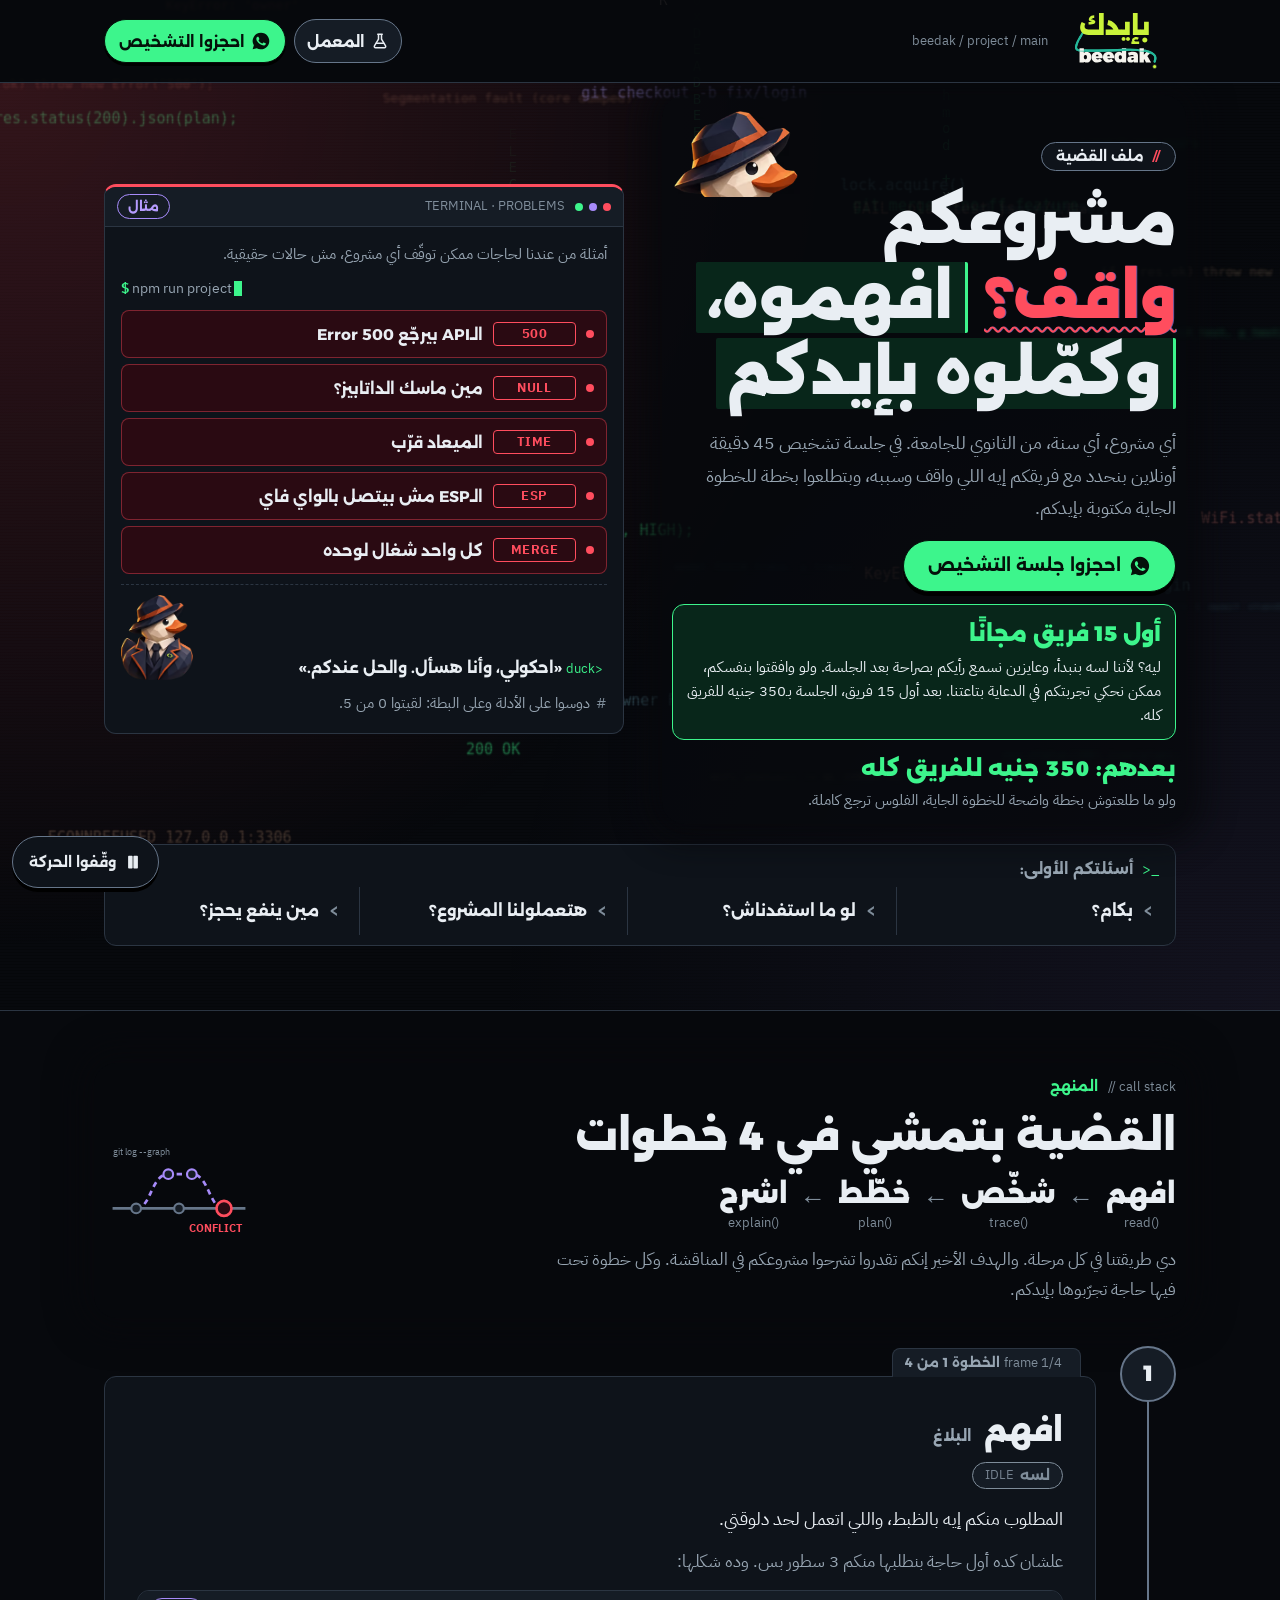
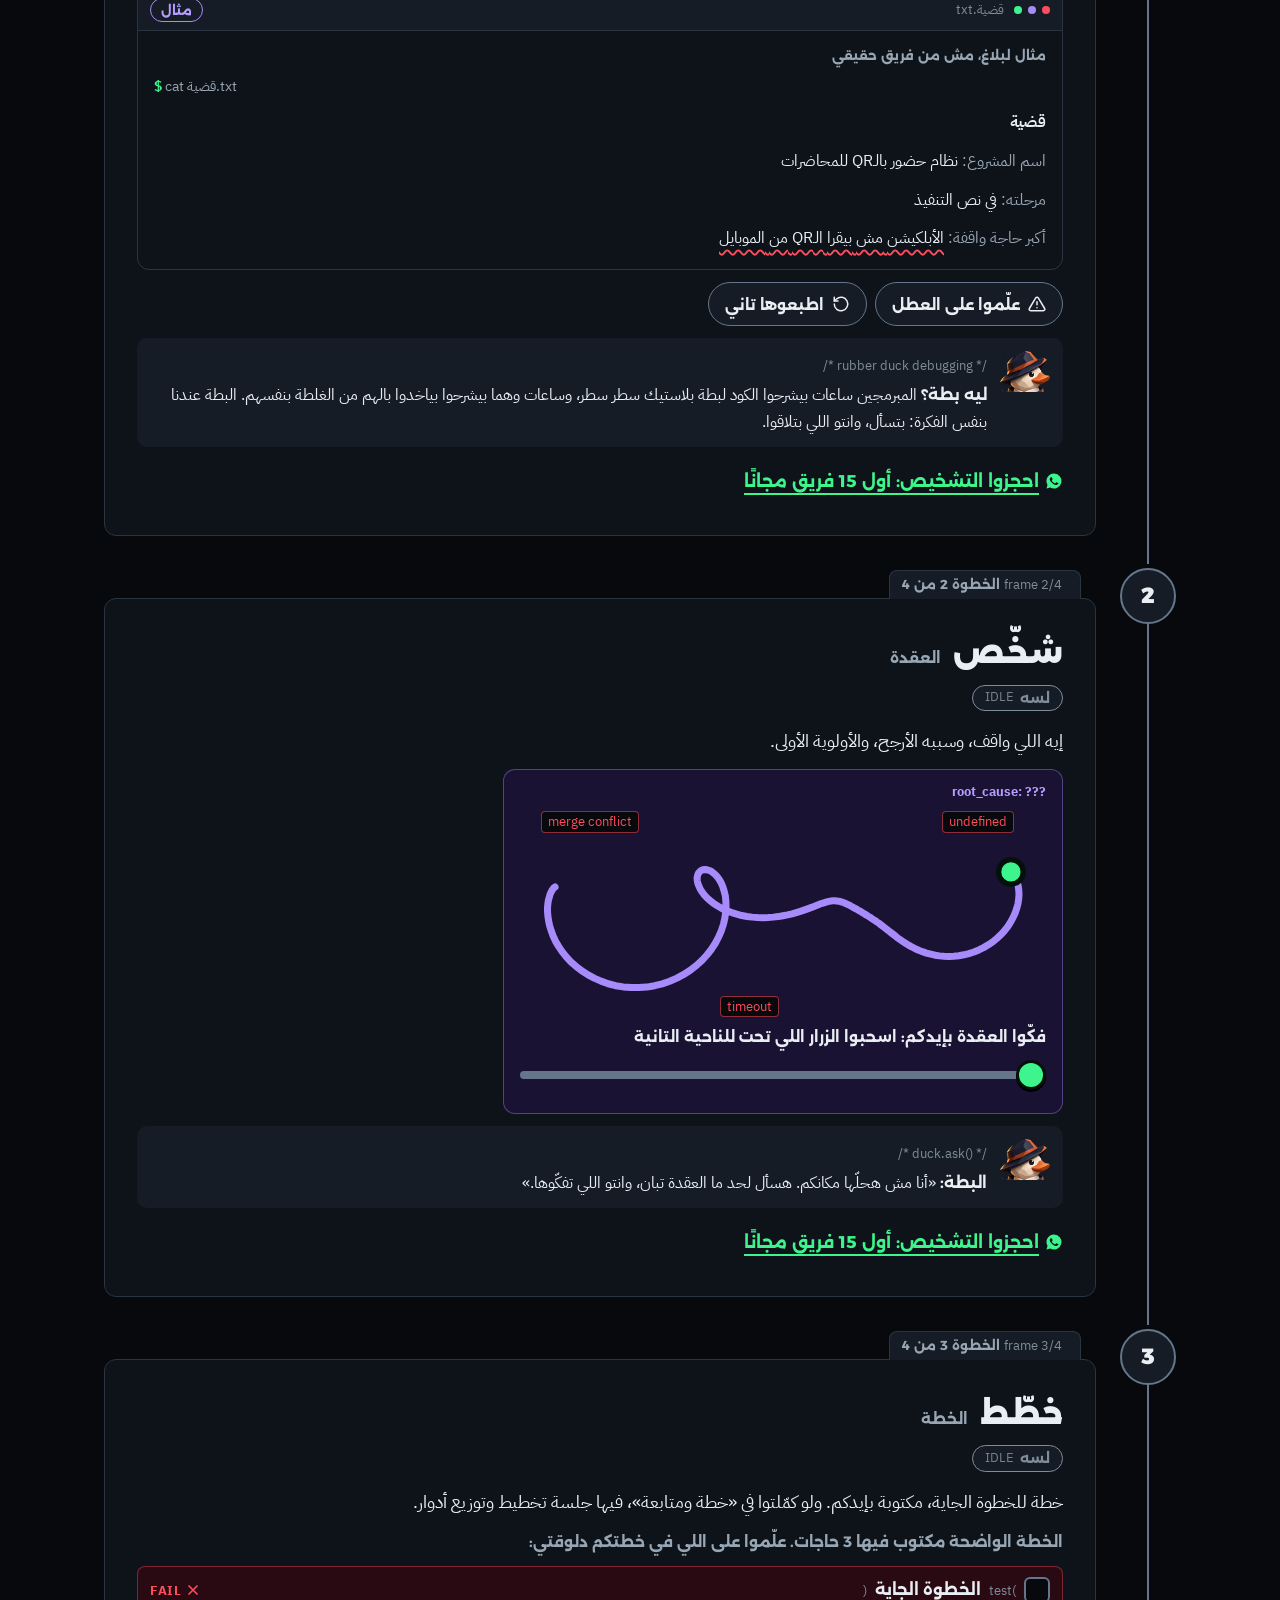
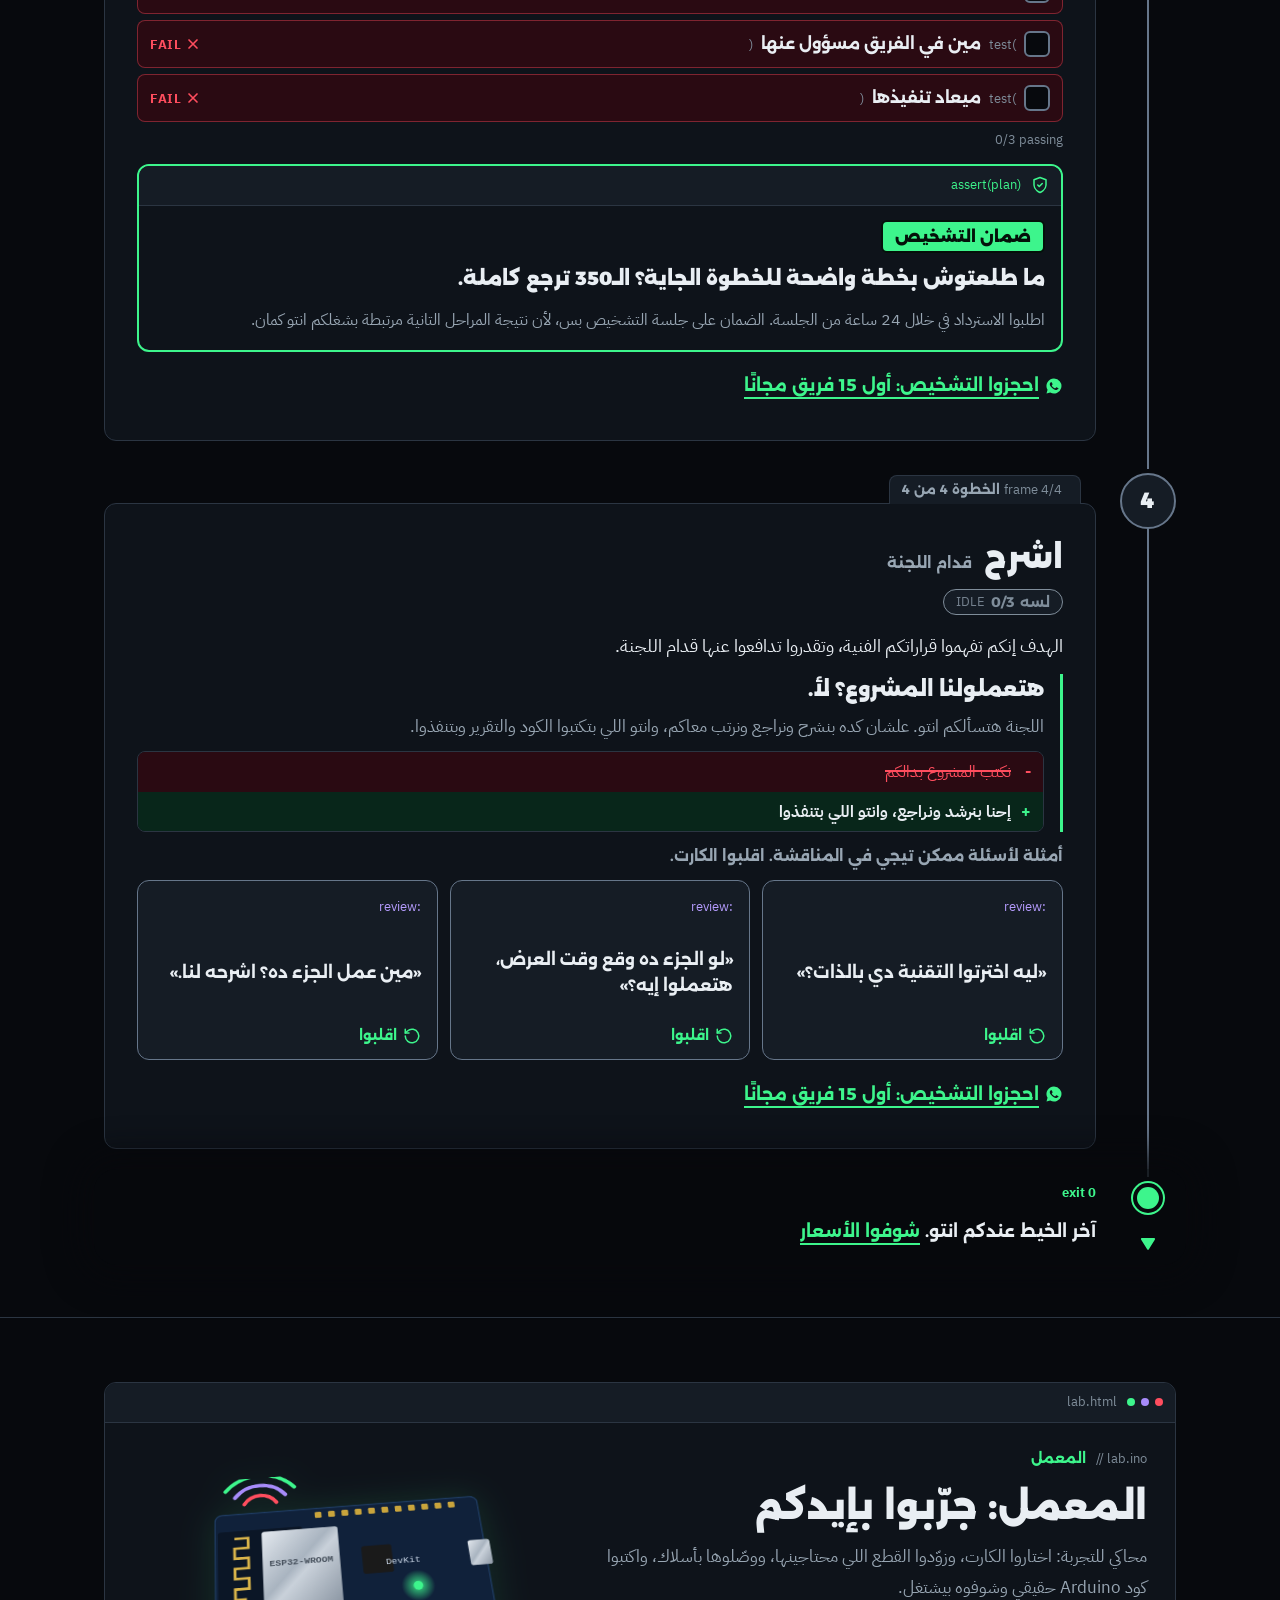
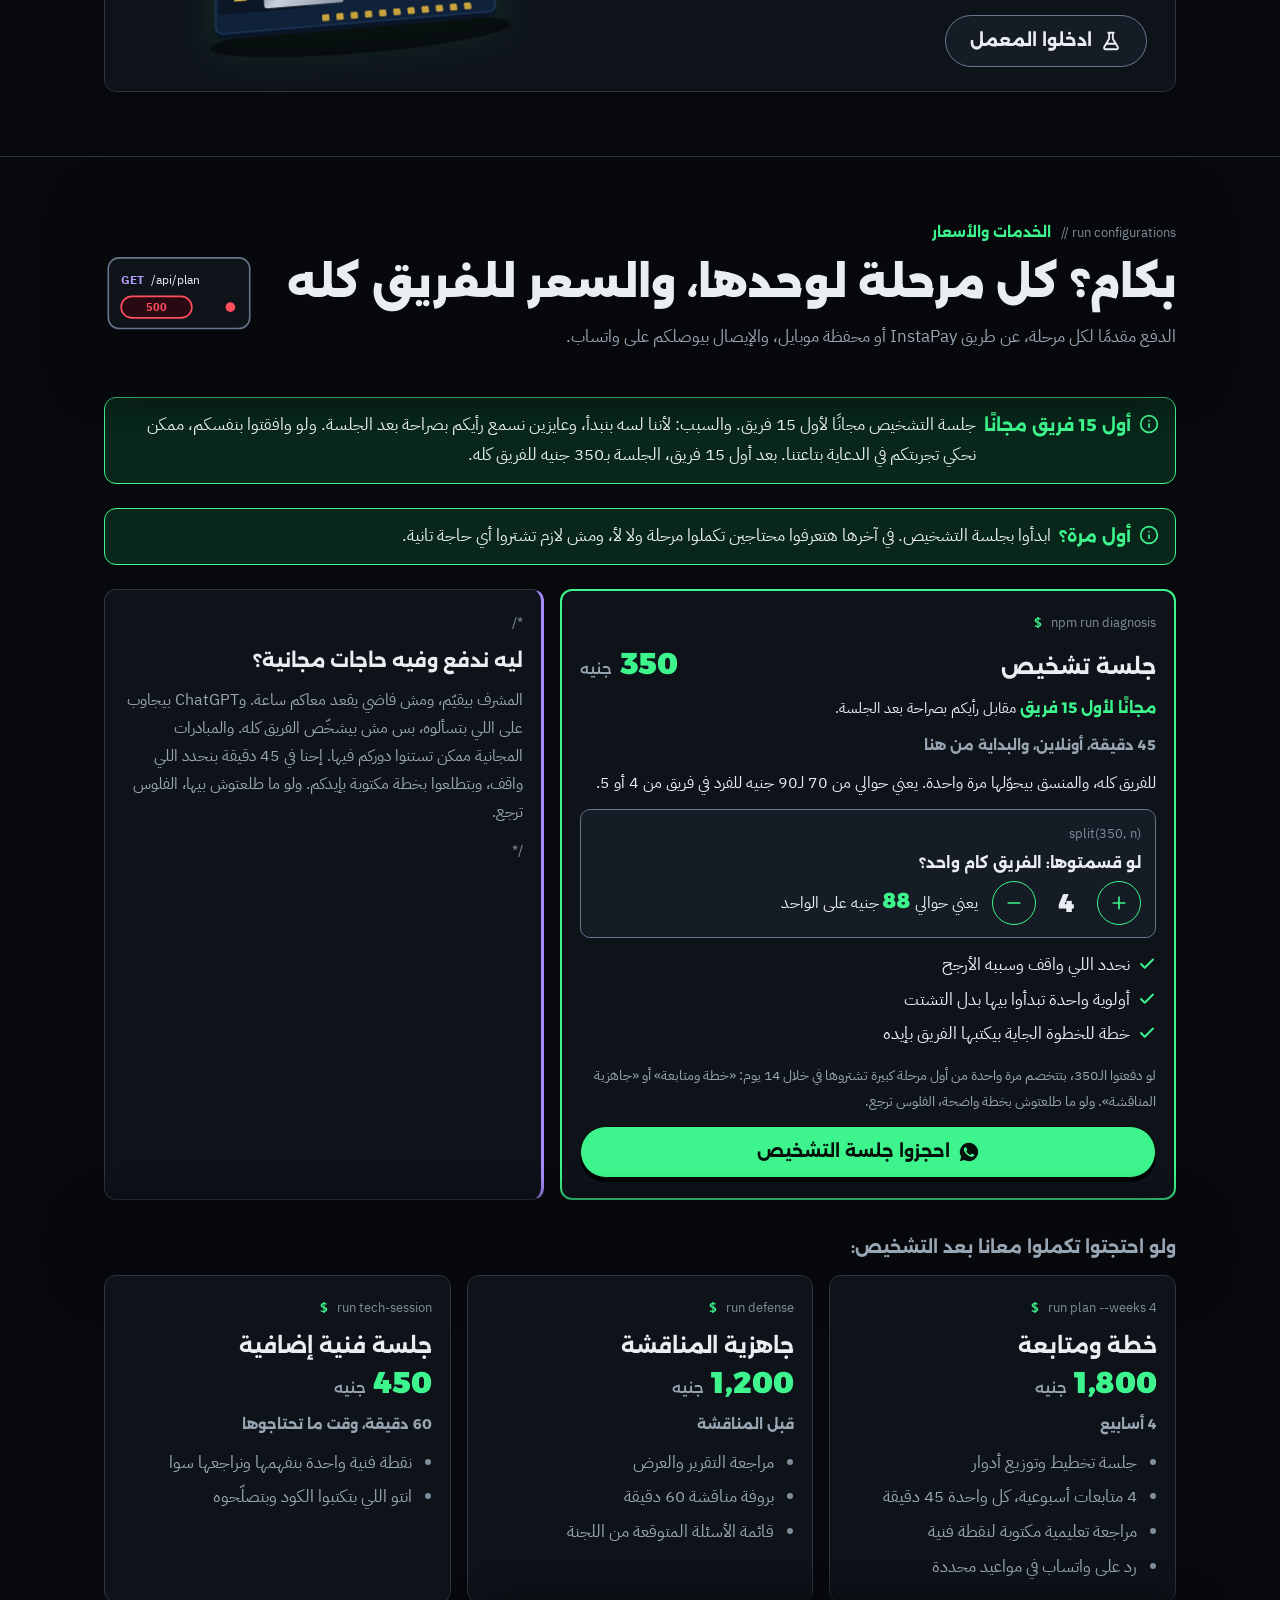
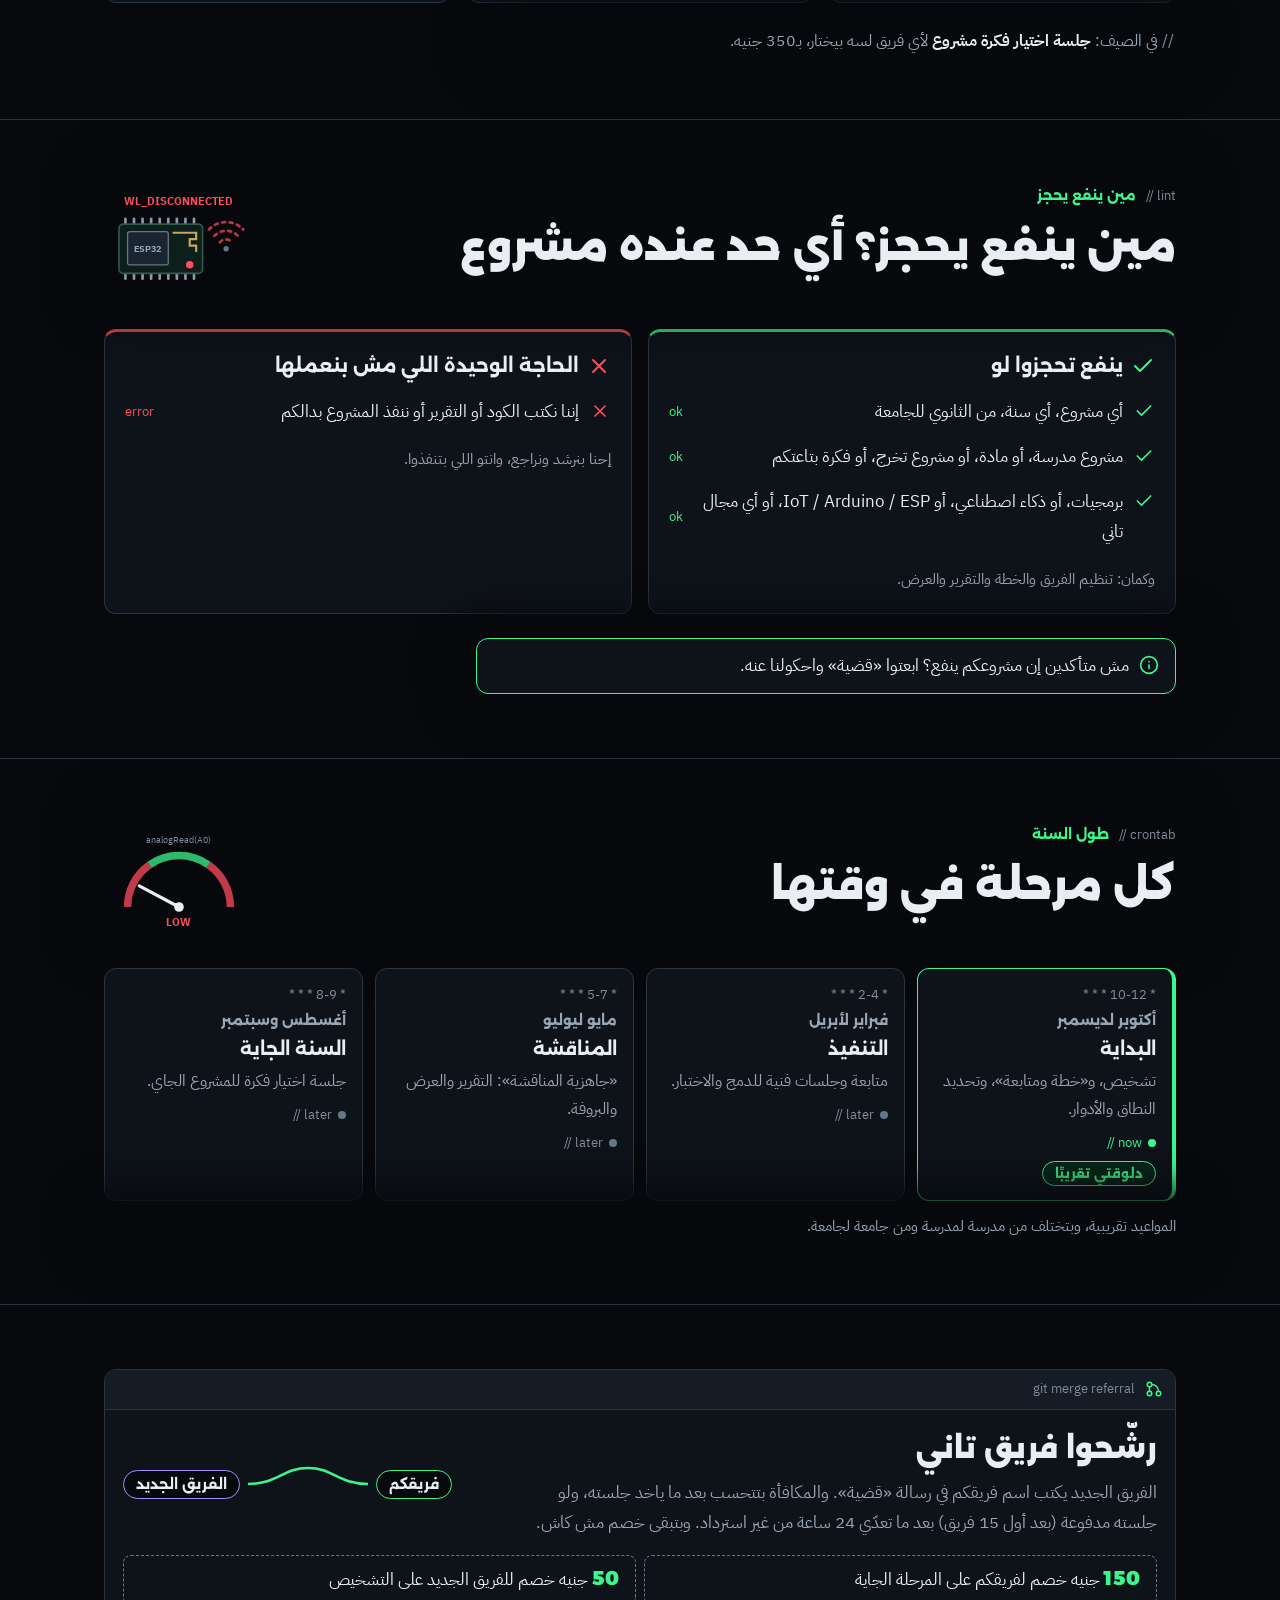
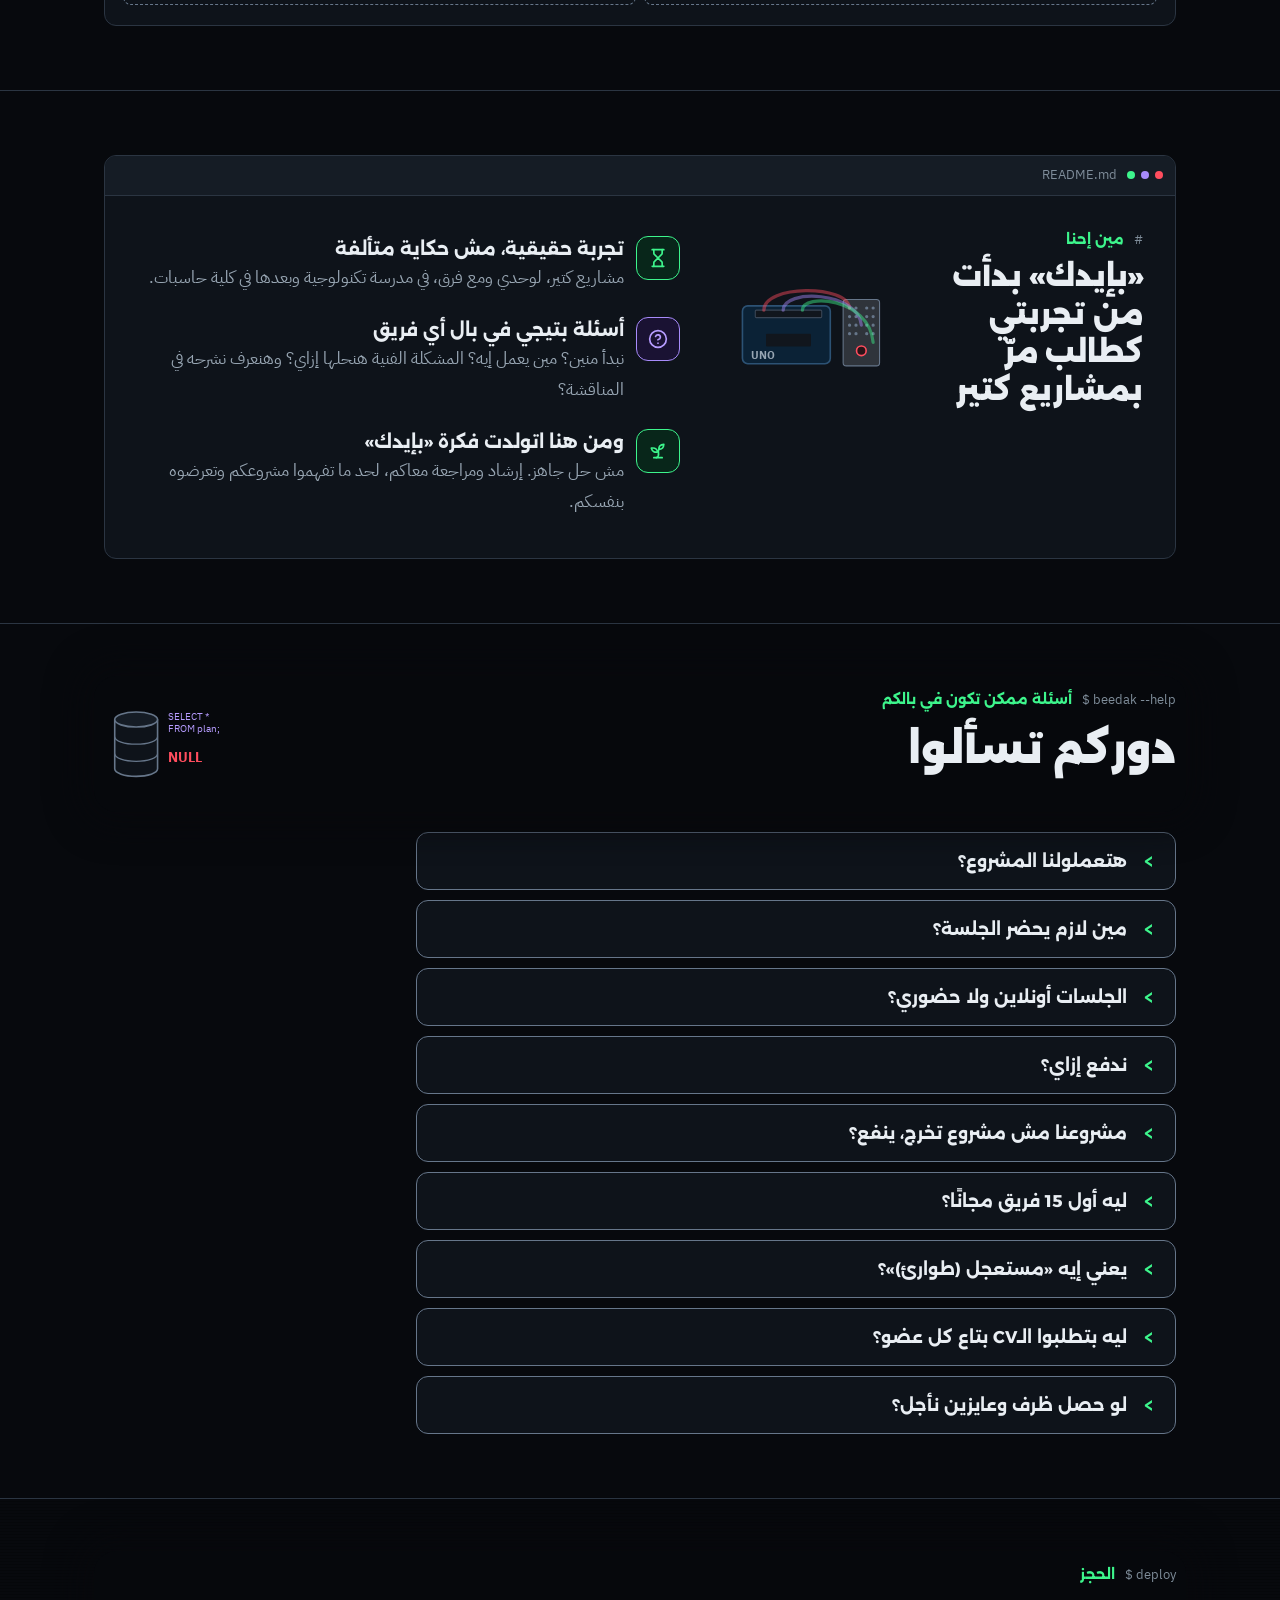
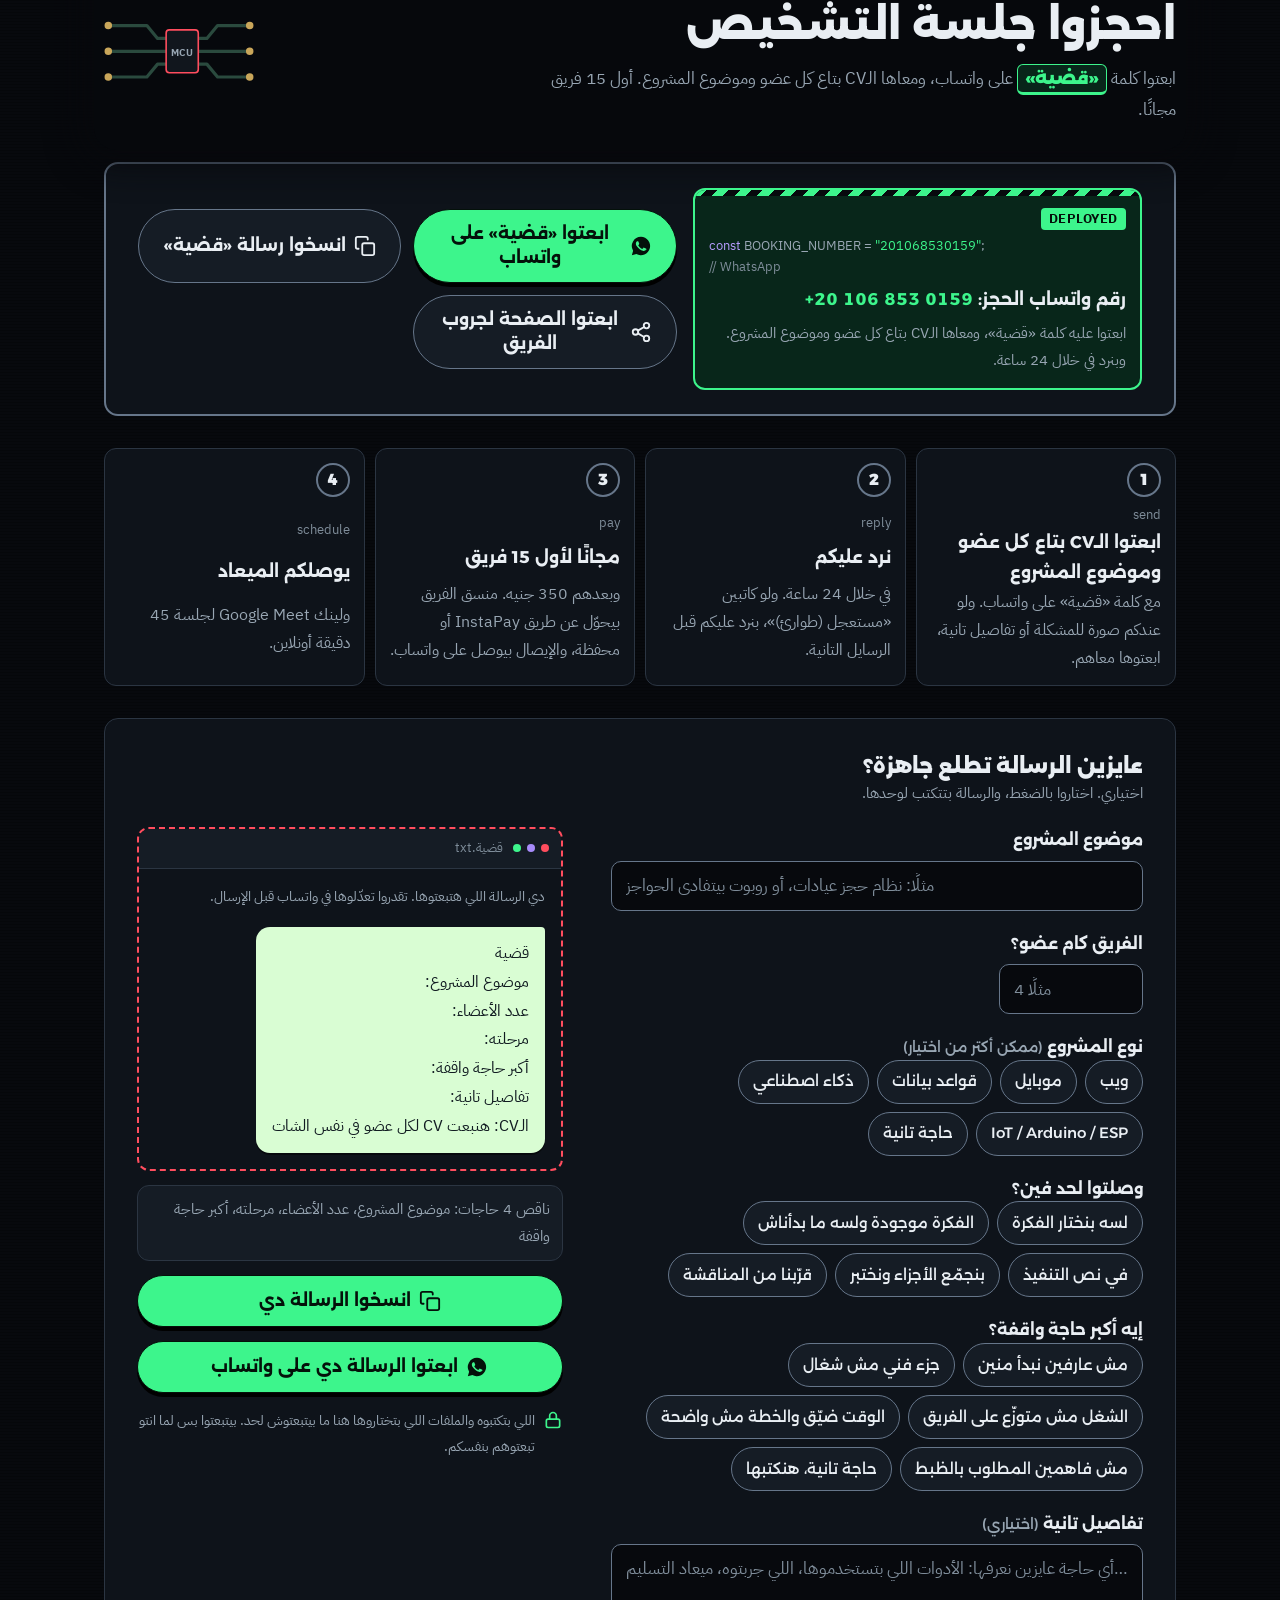
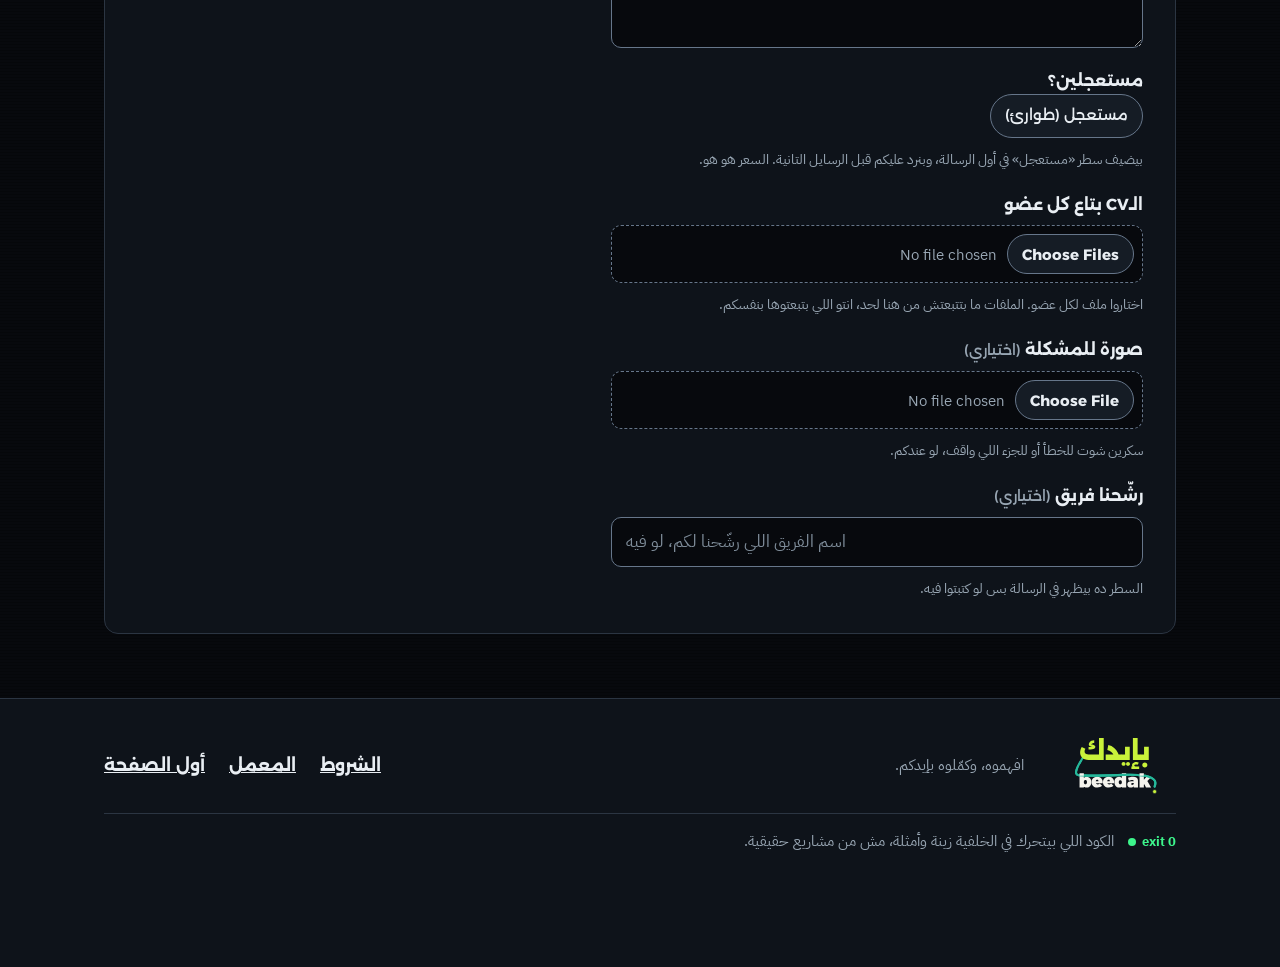
==== commit 8d2e8b90: "Lab becomes a realistic Arduino/ESP32 circuit simulator - In-browser Arduino C++ interpreter (no eva" ====
--- a/index.html
+++ b/index.html
@@ -353,7 +353,7 @@
           <div class="teaser-text">
             <p class="eyebrow"><bdi class="tok" dir="ltr" aria-hidden="true">// lab.ino</bdi> المعمل</p>
             <h2 id="lab-title">المعمل: جرّبوا بإيدكم</h2>
-            <p class="lede">لعبة صغيرة للتجربة، مش مشروع حقيقي: لفّوا الأجهزة وحرّكوها، واكتبوا أوامر بسيطة للـ<bdi>ESP32</bdi> وشوفوه بيرد.</p>
+            <p class="lede">محاكي للتجربة: اختاروا الكارت، وزوّدوا القطع اللي محتاجينها، ووصّلوها بأسلاك، واكتبوا كود <bdi>Arduino</bdi> حقيقي وشوفوه بيشتغل.</p>
             <a class="btn btn-quiet lab-enter" href="lab.html"><svg class="i" aria-hidden="true" focusable="false"><use href="#i-lab"/></svg>ادخلوا المعمل</a>
           </div>
           <div class="teaser-pic" aria-hidden="true">
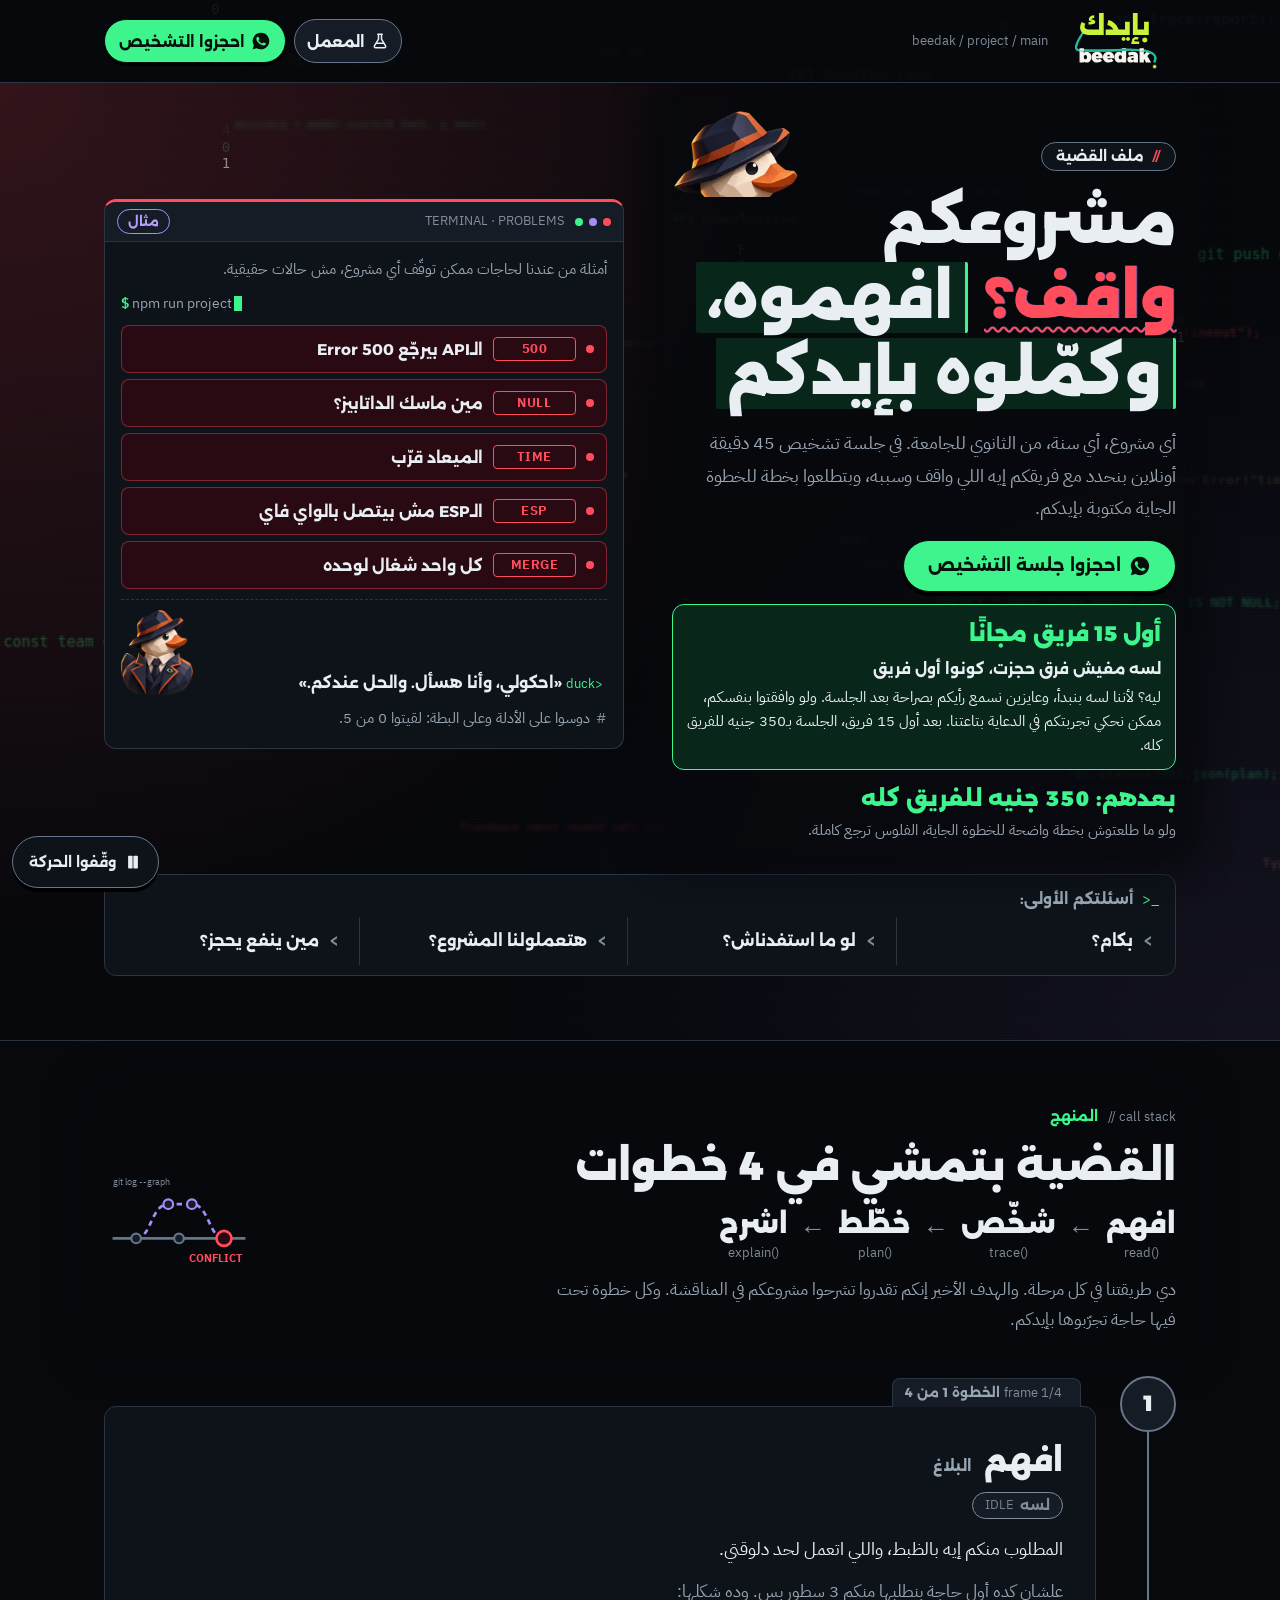
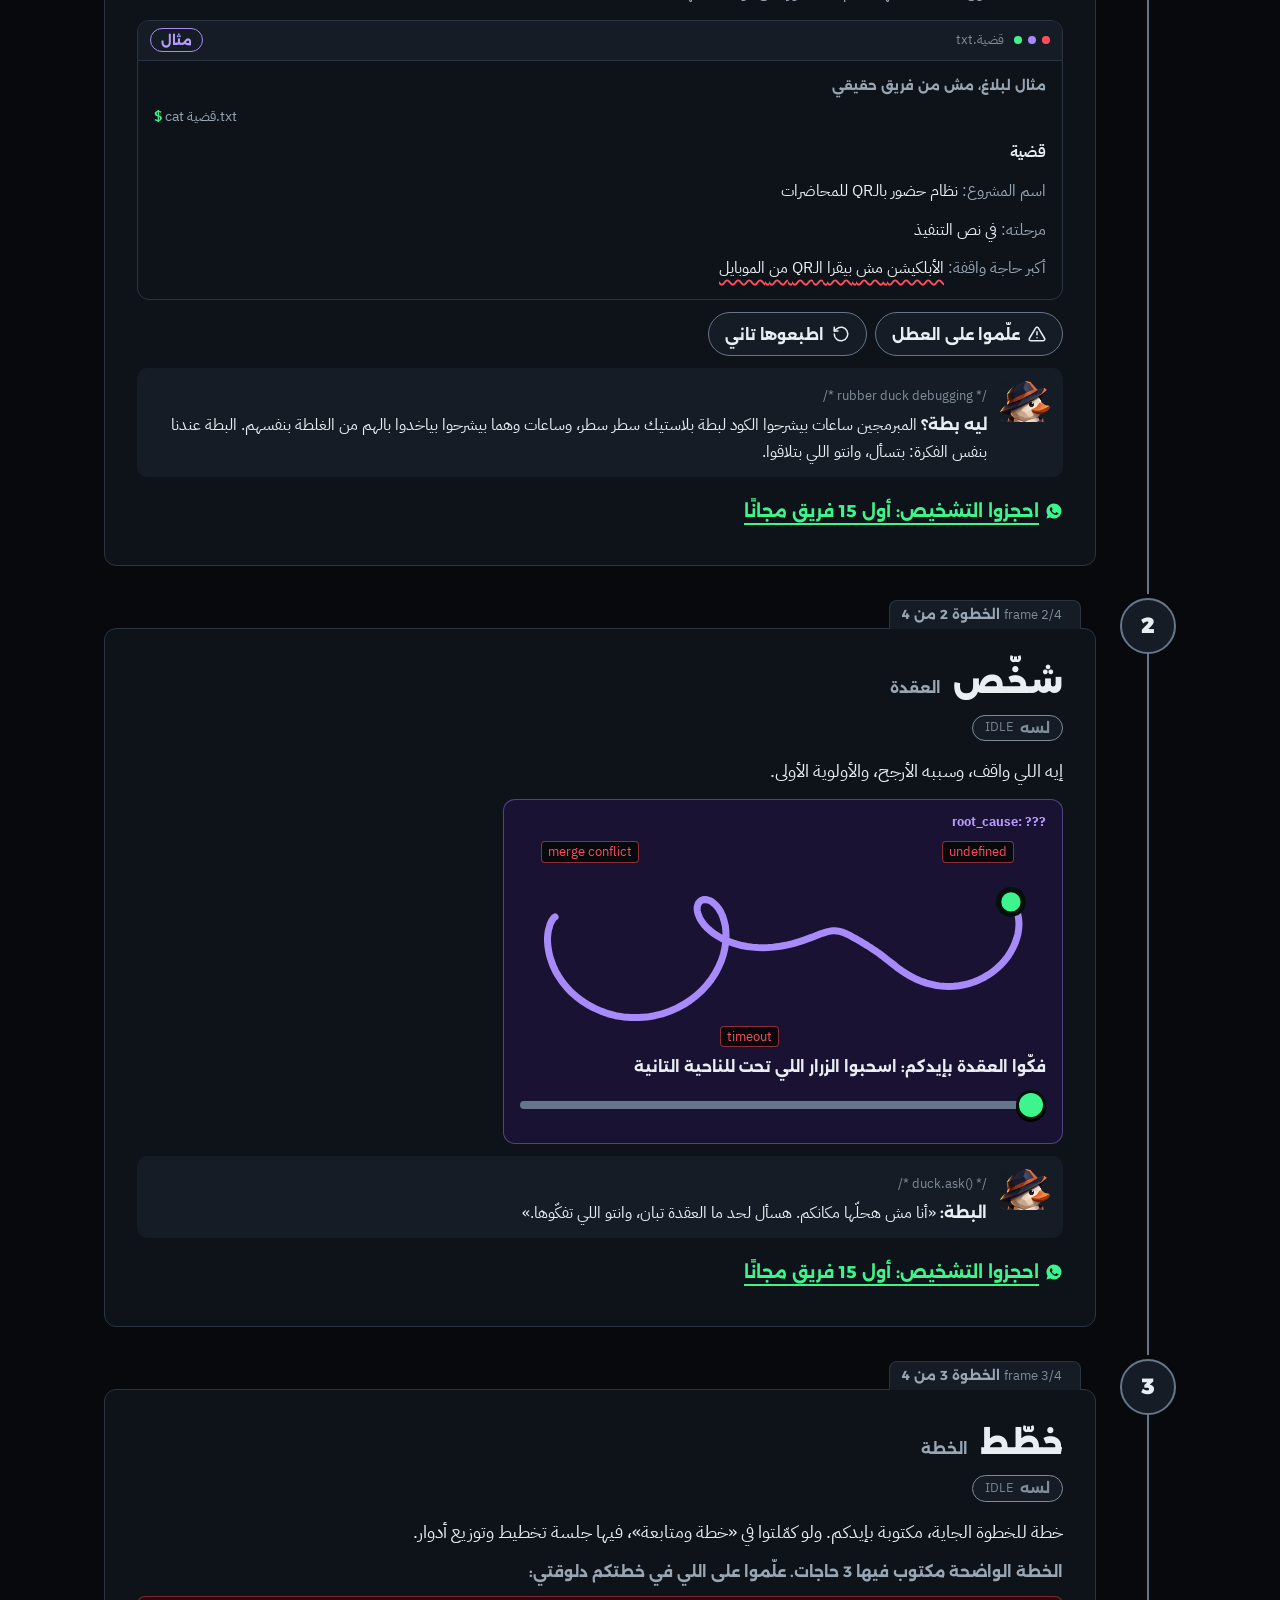
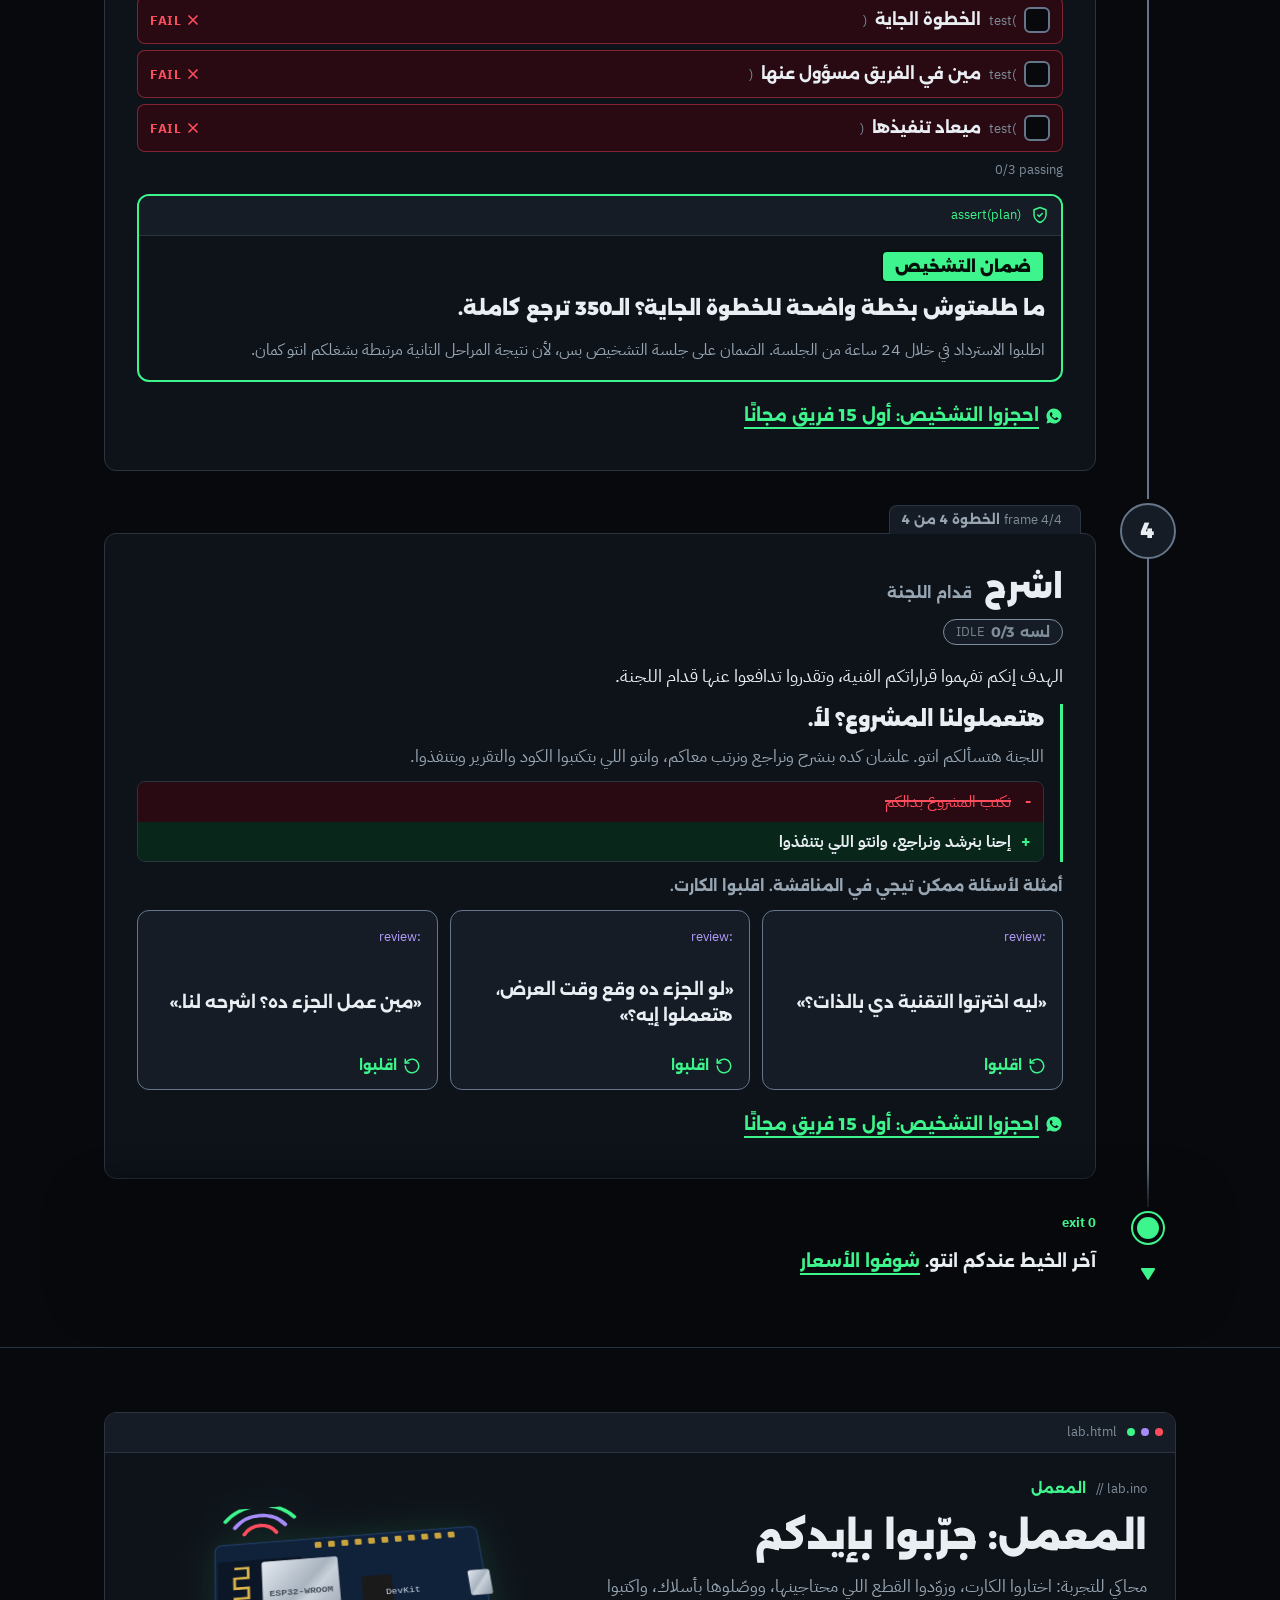
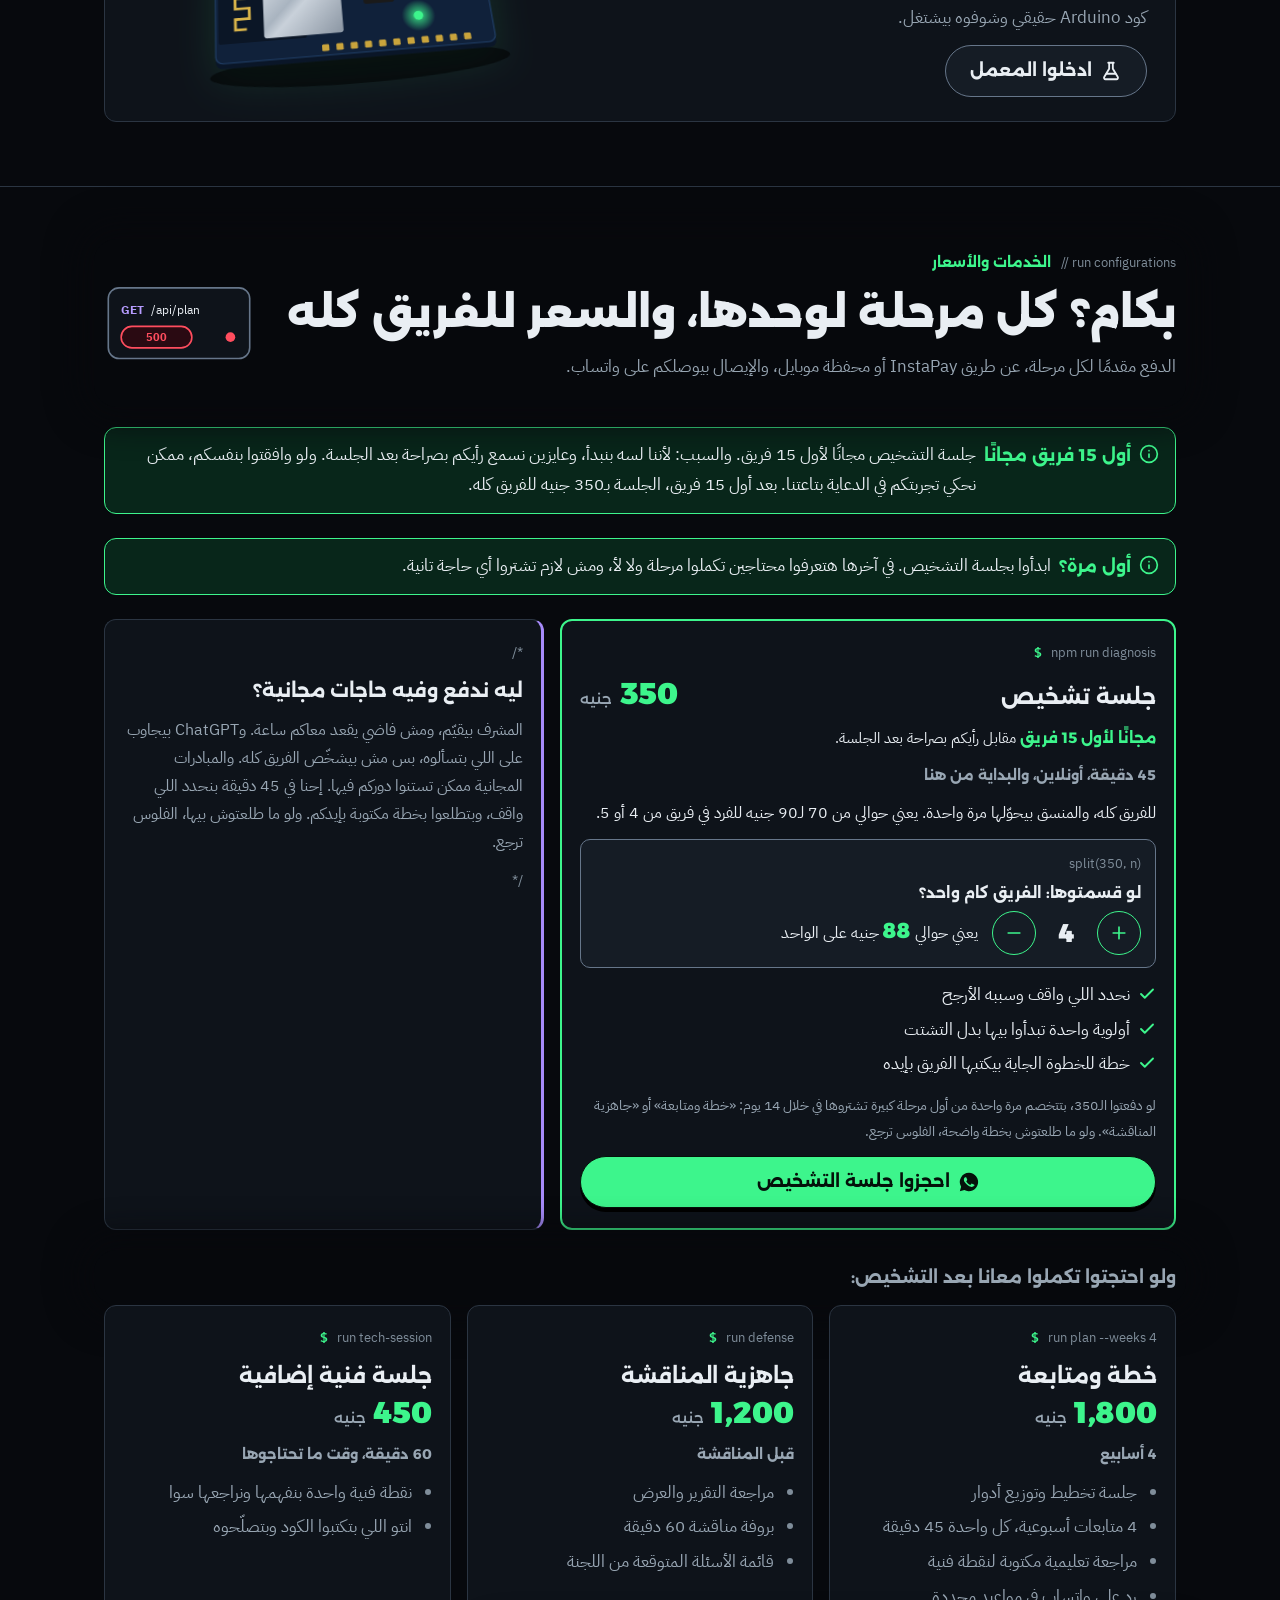
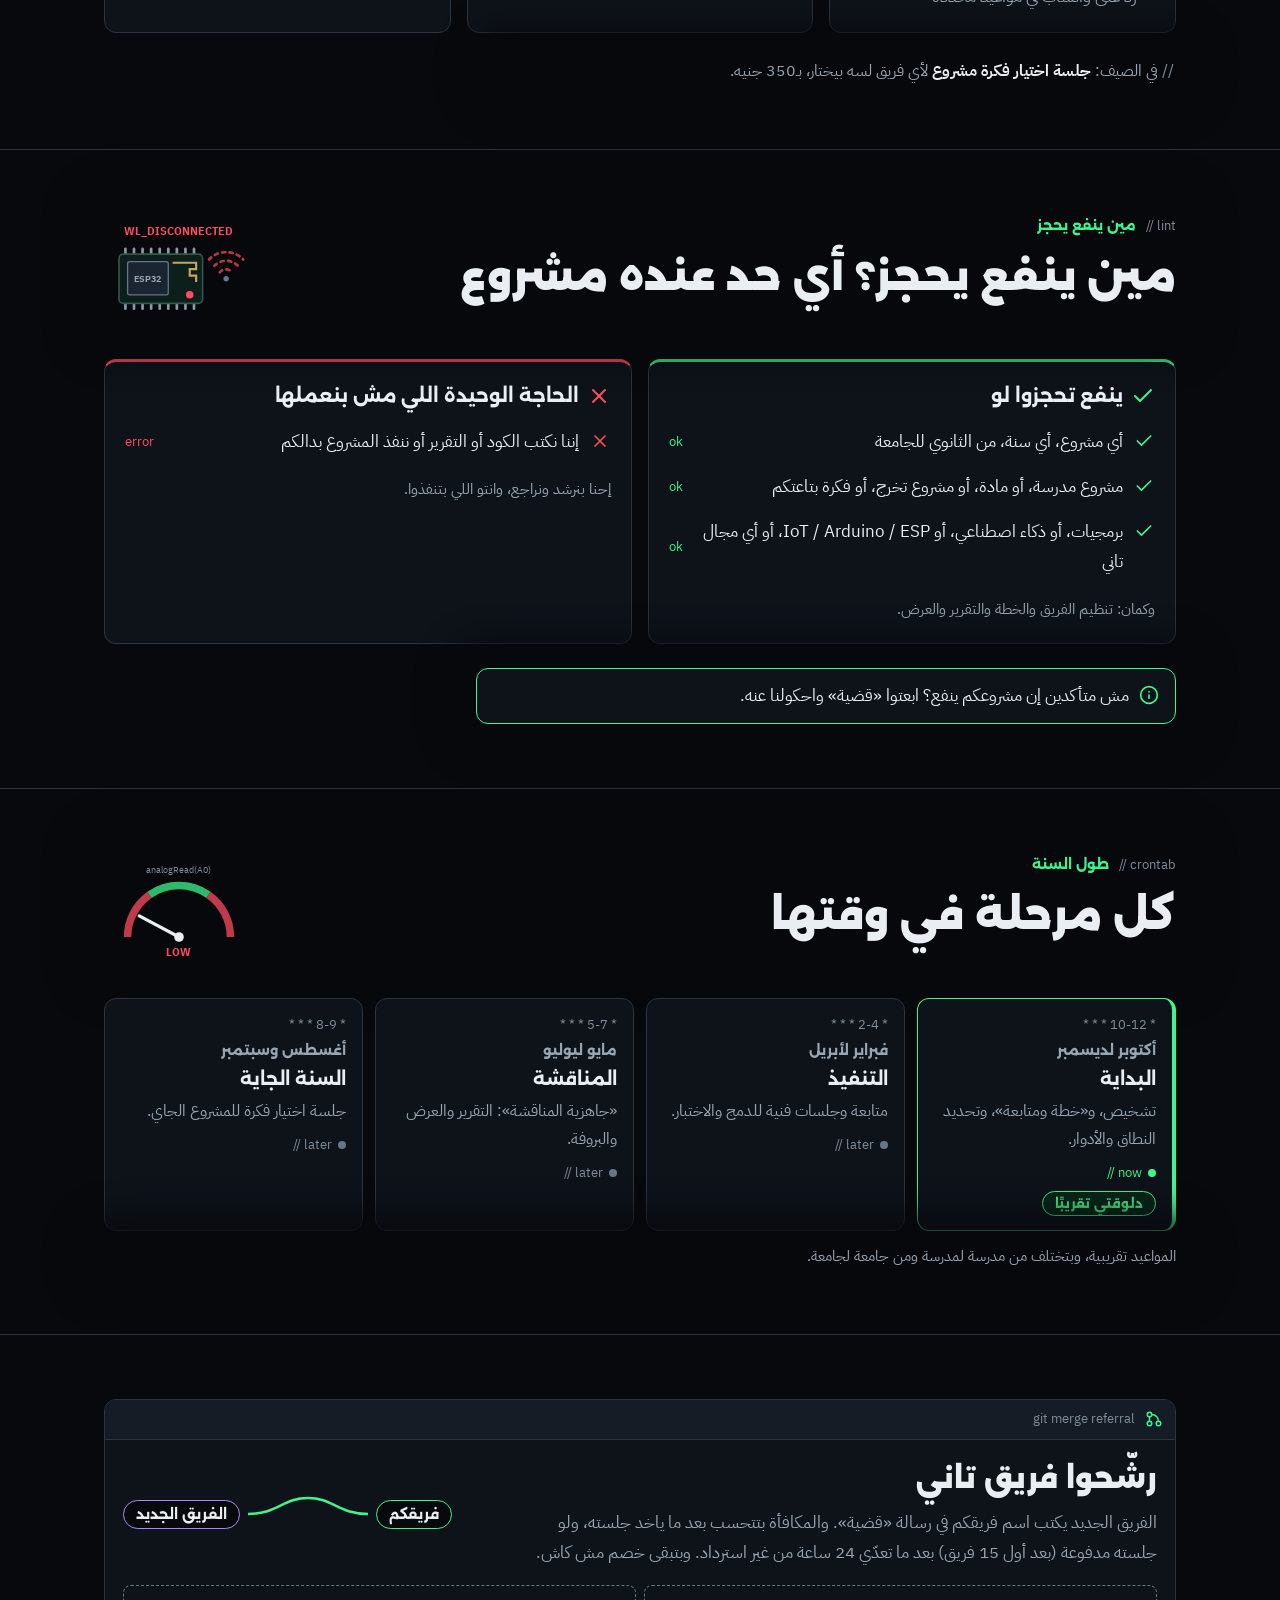
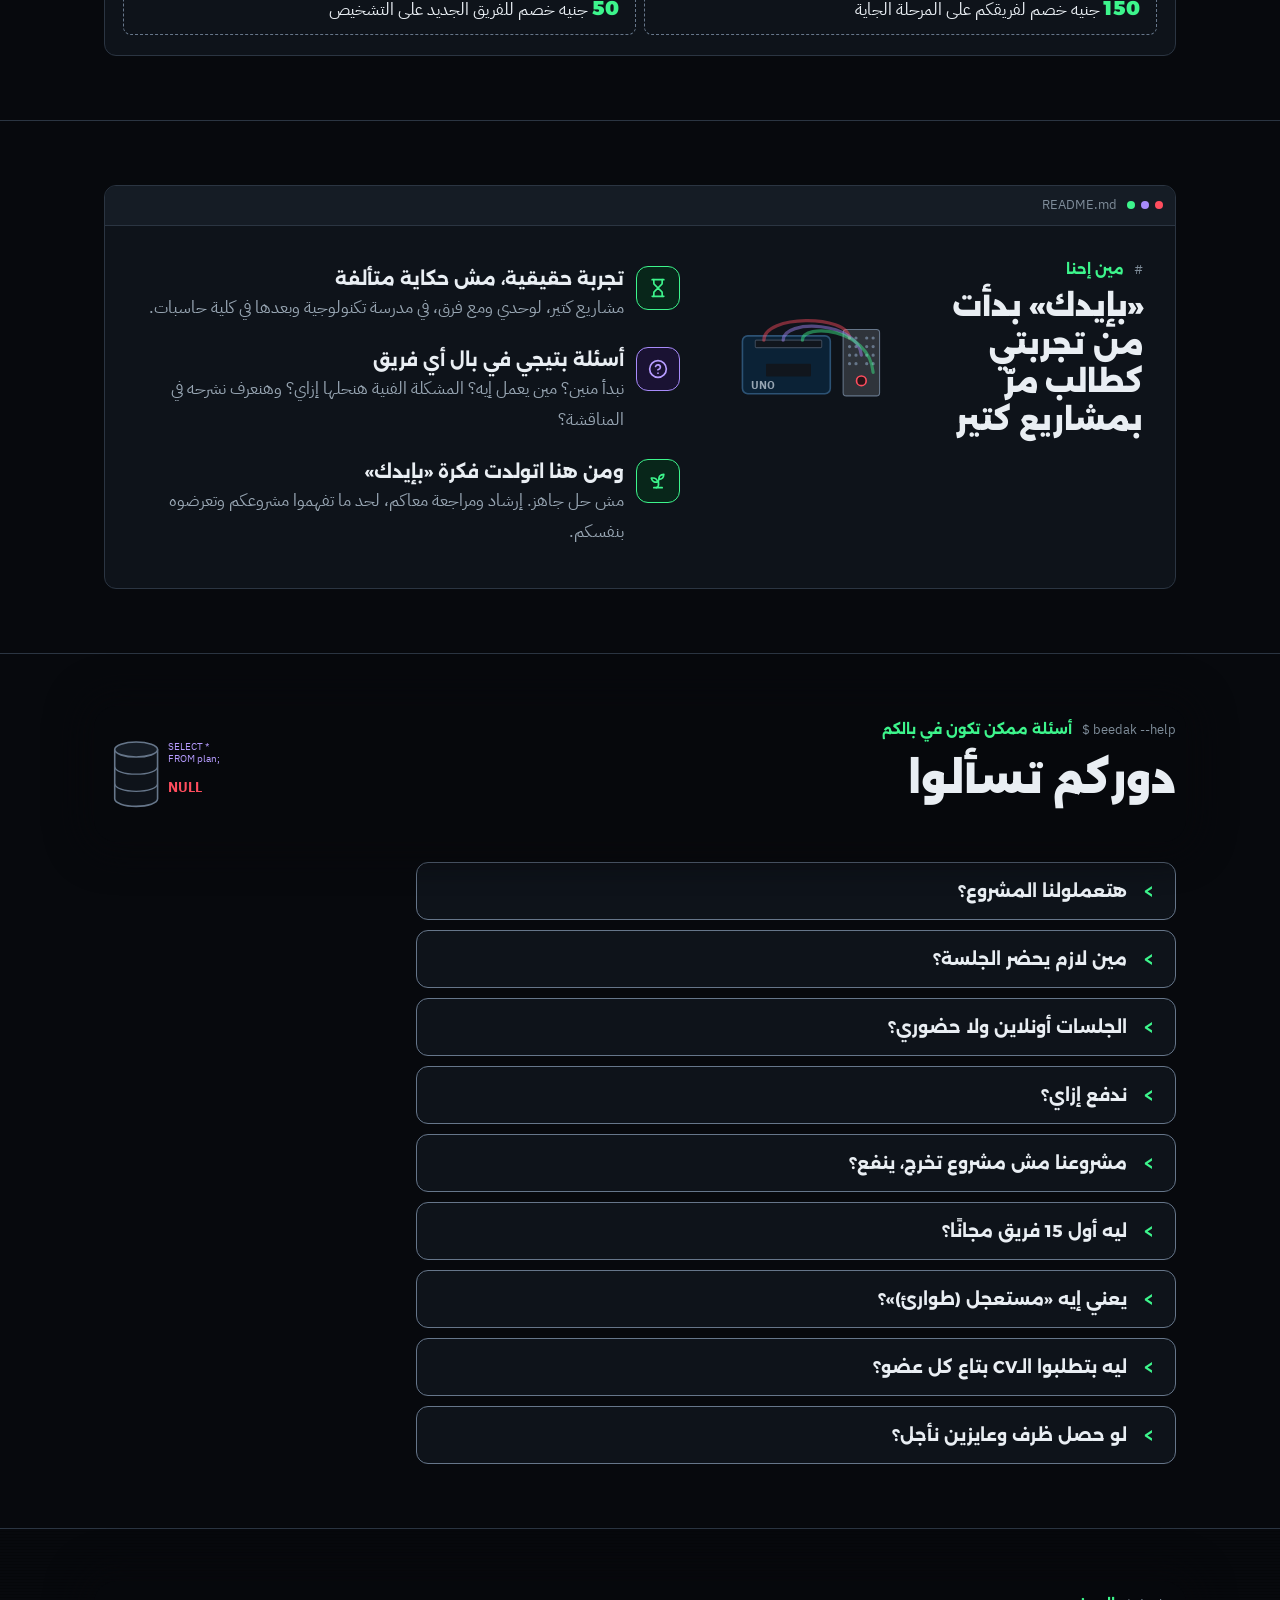
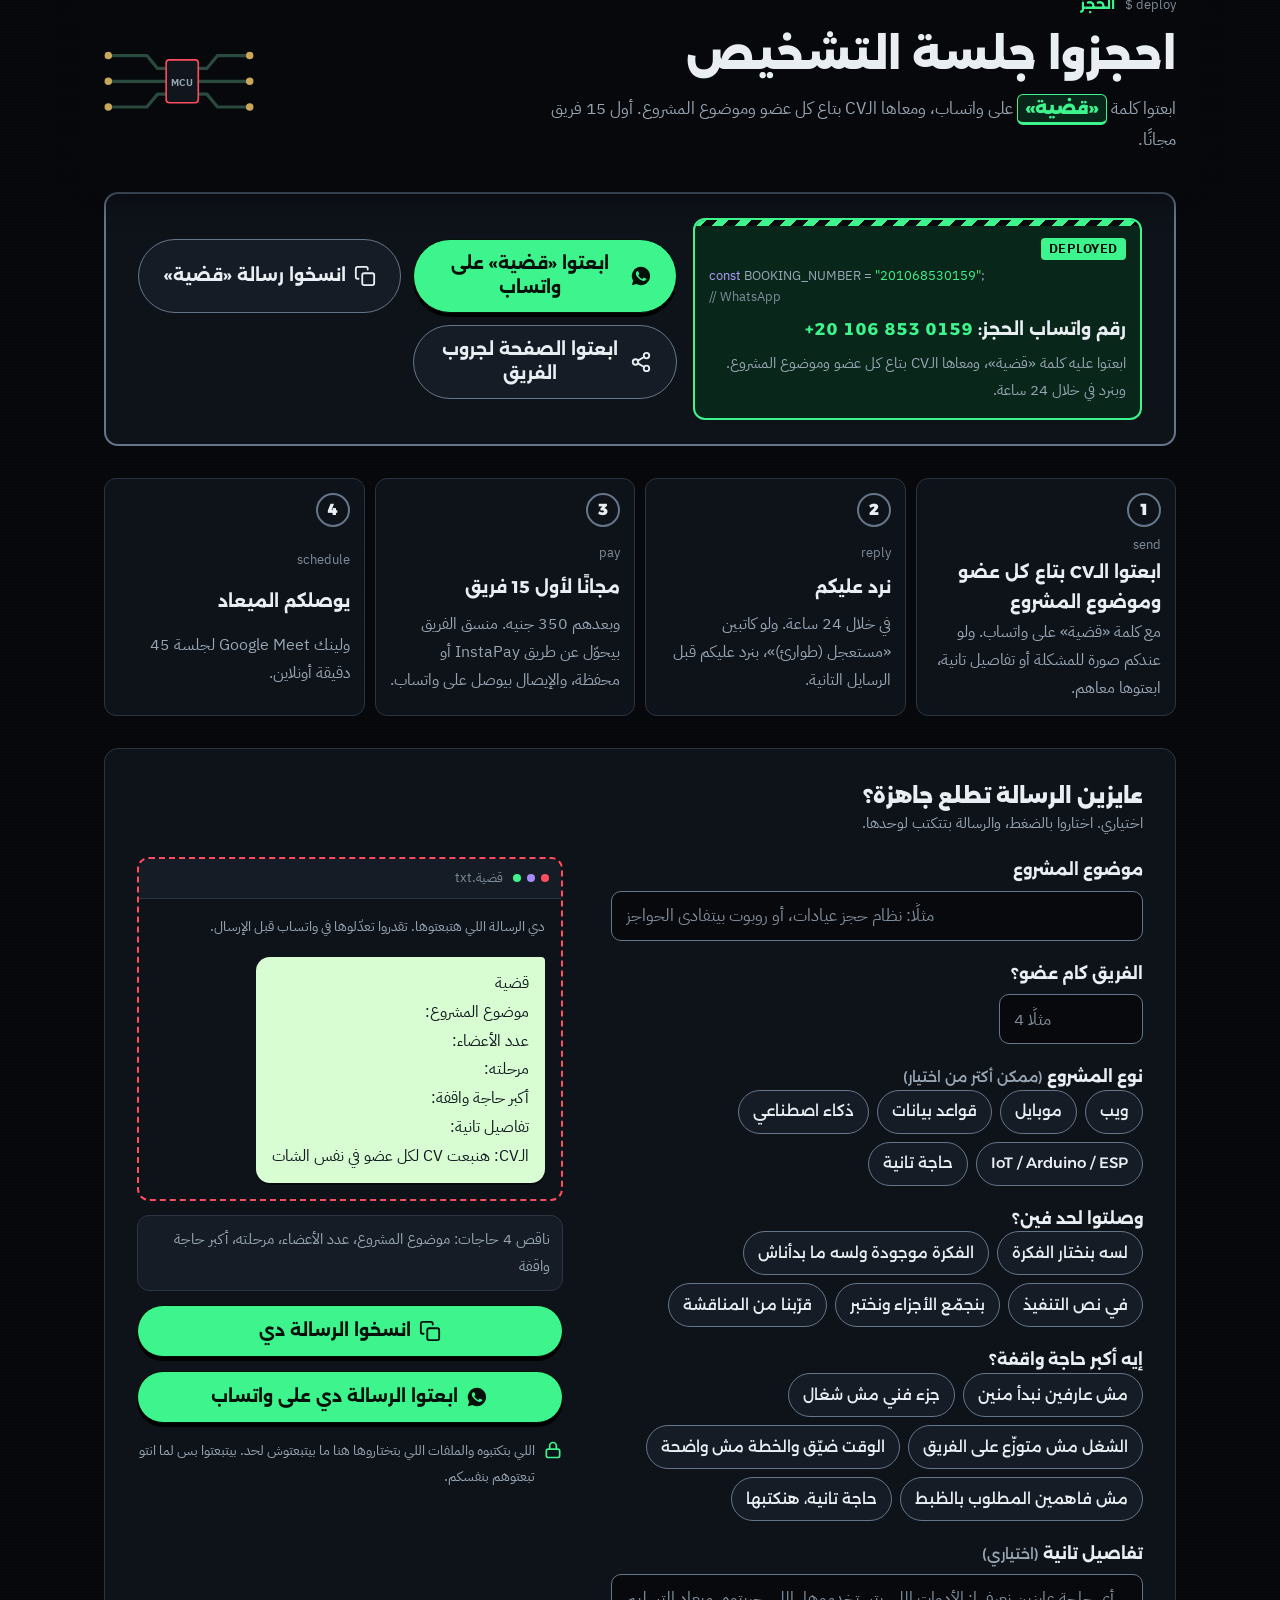
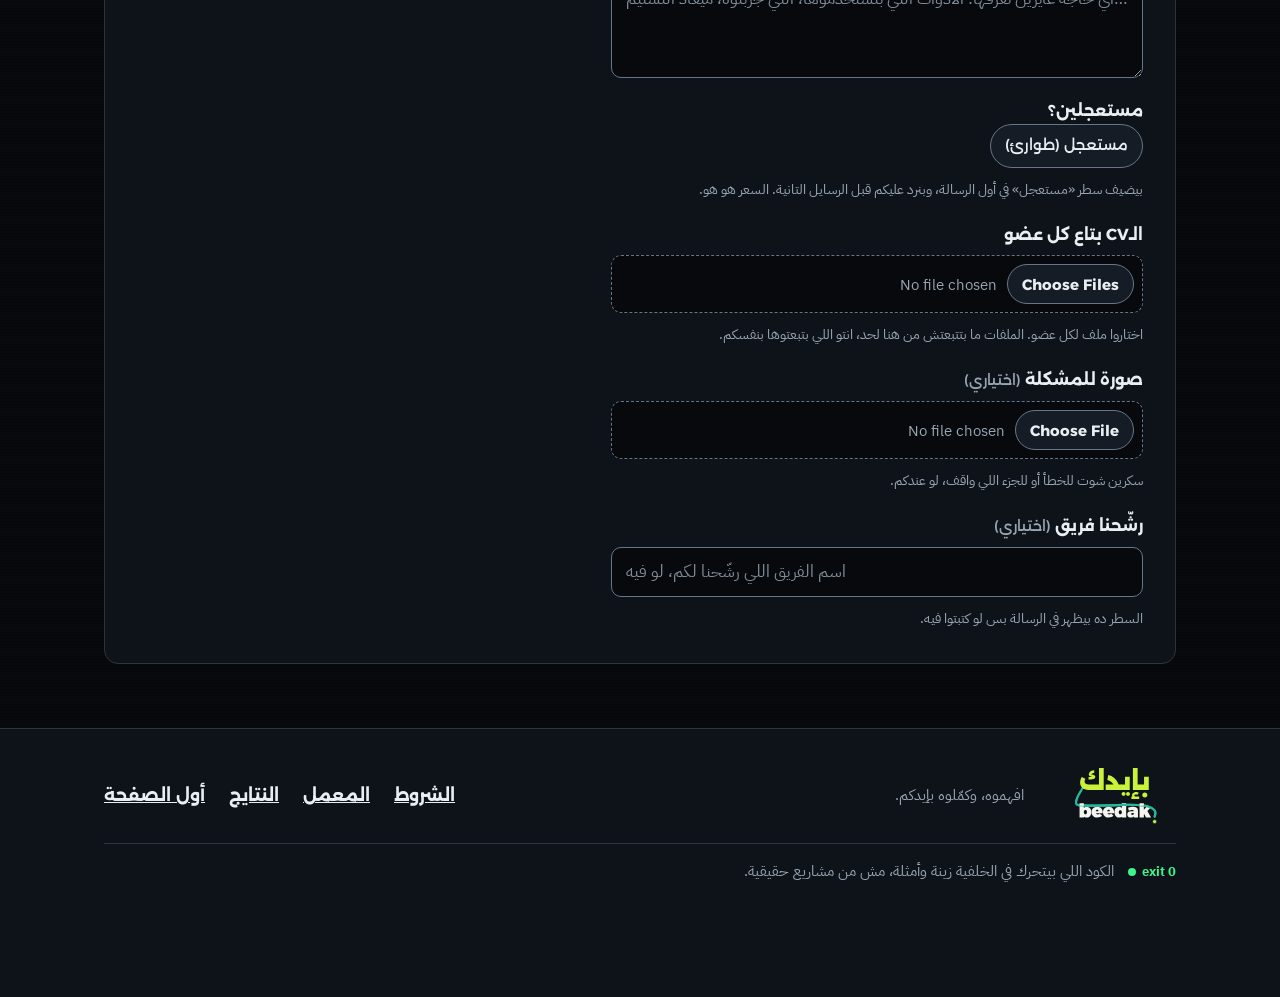
==== commit 693578dd: "Add free-spots counter, post-session feedback and real results pages - assets/data/stats.json holds " ====
--- a/index.html
+++ b/index.html
@@ -110,8 +110,8 @@
             <a class="btn btn-shine" href="https://wa.me/201068530159?text=%D9%82%D8%B6%D9%8A%D8%A9%0A%D9%85%D9%88%D8%B6%D9%88%D8%B9%20%D8%A7%D9%84%D9%85%D8%B4%D8%B1%D9%88%D8%B9%3A%20%0A%D8%B9%D8%AF%D8%AF%20%D8%A7%D9%84%D8%A3%D8%B9%D8%B6%D8%A7%D8%A1%3A%20%0A%D9%85%D8%B1%D8%AD%D9%84%D8%AA%D9%87%3A%20%0A%D8%A3%D9%83%D8%A8%D8%B1%20%D8%AD%D8%A7%D8%AC%D8%A9%20%D9%88%D8%A7%D9%82%D9%81%D8%A9%3A%20%0A%D8%AA%D9%81%D8%A7%D8%B5%D9%8A%D9%84%20%D8%AA%D8%A7%D9%86%D9%8A%D8%A9%3A%20%0A%D8%A7%D9%84%D9%80CV%3A%20%D9%87%D9%86%D8%A8%D8%B9%D8%AA%20CV%20%D9%84%D9%83%D9%84%20%D8%B9%D8%B6%D9%88%20%D9%81%D9%8A%20%D9%86%D9%81%D8%B3%20%D8%A7%D9%84%D8%B4%D8%A7%D8%AA" data-wa target="_blank" rel="noopener"><svg class="i" aria-hidden="true" focusable="false"><use href="#i-chat"/></svg>احجزوا جلسة التشخيص<span class="sr-only">، بيفتح واتساب</span></a>
             <span class="cta-ring" aria-hidden="true"></span>
           </div>
-          <p class="free-first"><b>أول 15 فريق مجانًا</b><span>ليه؟ لأننا لسه بنبدأ، وعايزين نسمع رأيكم بصراحة بعد الجلسة. ولو وافقتوا بنفسكم، ممكن نحكي تجربتكم في الدعاية بتاعتنا. بعد أول 15 فريق، الجلسة بـ350 جنيه للفريق كله.</span></p>
-          <p class="price"><b class="num">بعدهم: 350 جنيه للفريق كله</b><span>ولو ما طلعتوش بخطة واضحة للخطوة الجاية، الفلوس ترجع كاملة.</span></p>
+          <p class="free-first" id="free-first"><b id="free-title">أول 15 فريق مجانًا</b><span class="free-count when-app" id="free-count" hidden></span><span id="free-why">ليه؟ لأننا لسه بنبدأ، وعايزين نسمع رأيكم بصراحة بعد الجلسة. ولو وافقتوا بنفسكم، ممكن نحكي تجربتكم في الدعاية بتاعتنا. بعد أول 15 فريق، الجلسة بـ350 جنيه للفريق كله.</span></p>
+          <p class="price"><b class="num" id="hero-price">بعدهم: 350 جنيه للفريق كله</b><span>ولو ما طلعتوش بخطة واضحة للخطوة الجاية، الفلوس ترجع كاملة.</span></p>
         </div>
       </div>
 
@@ -404,14 +404,14 @@
         <h2 id="offers-title" class="sweepable">بكام؟ كل مرحلة لوحدها، والسعر للفريق كله</h2>
         <p class="lede">الدفع مقدمًا لكل مرحلة، عن طريق <bdi>InstaPay</bdi> أو محفظة موبايل، والإيصال بيوصلكم على واتساب.</p>
       </div>
-      <p class="hint free-hint"><svg class="i" aria-hidden="true" focusable="false"><use href="#i-info"/></svg><b>أول 15 فريق مجانًا</b><span>جلسة التشخيص مجانًا لأول 15 فريق. والسبب: لأننا لسه بنبدأ، وعايزين نسمع رأيكم بصراحة بعد الجلسة. ولو وافقتوا بنفسكم، ممكن نحكي تجربتكم في الدعاية بتاعتنا. بعد أول 15 فريق، الجلسة بـ350 جنيه للفريق كله.</span></p>
+      <p class="hint free-hint" data-free-only><svg class="i" aria-hidden="true" focusable="false"><use href="#i-info"/></svg><b>أول 15 فريق مجانًا</b><span>جلسة التشخيص مجانًا لأول 15 فريق. والسبب: لأننا لسه بنبدأ، وعايزين نسمع رأيكم بصراحة بعد الجلسة. ولو وافقتوا بنفسكم، ممكن نحكي تجربتكم في الدعاية بتاعتنا. بعد أول 15 فريق، الجلسة بـ350 جنيه للفريق كله.</span></p>
       <p class="hint"><svg class="i" aria-hidden="true" focusable="false"><use href="#i-info"/></svg><b>أول مرة؟</b><span>ابدأوا بجلسة التشخيص. في آخرها هتعرفوا محتاجين تكملوا مرحلة ولا لأ، ومش لازم تشتروا أي حاجة تانية.</span></p>
 
       <div class="offer-main">
         <article class="card main" aria-labelledby="o-diag">
           <bdi class="card-cmd tok" dir="ltr" aria-hidden="true"><span class="prompt">$</span> npm run diagnosis</bdi>
           <div class="row"><h3 id="o-diag">جلسة تشخيص</h3><span class="amount num">350 <small>جنيه</small></span></div>
-          <p class="free-tag"><b>مجانًا لأول 15 فريق</b> مقابل رأيكم بصراحة بعد الجلسة.</p>
+          <p class="free-tag" data-free-only><b>مجانًا لأول 15 فريق</b> مقابل رأيكم بصراحة بعد الجلسة.</p>
           <p class="when">45 دقيقة، أونلاين، والبداية من هنا</p>
           <p class="per">للفريق كله، والمنسق بيحوّلها مرة واحدة. يعني حوالي من 70 لـ90 جنيه للفرد في فريق من 4 أو 5.</p>
           <div class="split when-app" role="group" aria-labelledby="split-label">
@@ -640,7 +640,7 @@
           <rect class="pp-chip" x="58" y="26" width="30" height="40" rx="3"/><text class="pp-t" x="73" y="50">MCU</text>
         </svg></div>
         <h2 id="book-title">احجزوا جلسة التشخيص</h2>
-        <p class="lede">ابعتوا كلمة <span class="keyword">«قضية»</span> على واتساب، ومعاها الـCV بتاع كل عضو وموضوع المشروع. أول 15 فريق مجانًا.</p>
+        <p class="lede">ابعتوا كلمة <span class="keyword">«قضية»</span> على واتساب، ومعاها الـCV بتاع كل عضو وموضوع المشروع.<span data-free-only> أول 15 فريق مجانًا.</span></p>
       </div>
 
       <div class="book-grid">
@@ -829,6 +829,7 @@
       <ul>
         <li><a href="terms.html">الشروط</a></li>
         <li><a href="lab.html">المعمل</a></li>
+        <li><a href="results.html">النتايج</a></li>
         <li><a href="#top">أول الصفحة</a></li>
       </ul>
     </nav>
--- a/assets/css/styles.css
+++ b/assets/css/styles.css
@@ -1311,3 +1311,46 @@
 @media (min-width: 760px) {
   .teaser-body { grid-template-columns: minmax(0, 1.25fr) minmax(0, 1fr); padding: 24px 28px; }
 }
+
+/* ---------- Proof (18 Nov 2026): free-spots counter, post-session survey, results. Real numbers only, from assets/data/stats.json ---------- */
+.free-count { display: grid; gap: 6px; padding-block-start: 2px; }
+.free-first .fc-text { font: 700 0.9375rem/1.6 var(--display); color: var(--text); }
+.free-first .fc-bar { display: block; height: 6px; max-width: 240px; border-radius: var(--r-pill); background: var(--s2); border: 1px solid var(--line-ui); overflow: hidden; }
+.fc-bar i { display: block; height: 100%; background: var(--green); }
+.free-first.is-full { border-color: var(--line-ui); background: var(--s1); }
+.free-first.is-full b { color: var(--text); }
+.proof-layout { padding-block: 20px 48px; }
+.proof-layout:focus { outline: none; }
+.proof-layout .doc { display: grid; gap: 16px; }
+.proof-layout section { padding-block: 0; }
+.proof-layout .fine { font-size: 0.9062rem; color: var(--muted); }
+.fb-form { display: grid; gap: 22px; margin-block-start: 4px; }
+.chips-rating { justify-content: flex-end; }
+.chips-rating .chip span { min-width: 52px; justify-content: center; font-weight: 700; }
+.fb-form .is-missing > label, .fb-form .is-missing > legend { color: var(--red); }
+.fb-form .is-missing .input { border-color: var(--red); }
+.fb-form .is-missing .chip span { border-color: var(--red); border-style: dashed; }
+.fb-preview { display: grid; gap: 6px; }
+.fb-send { margin-block-start: 4px; }
+.rs-method { display: flex; gap: 8px; align-items: flex-start; padding: 10px 14px; border: 1.5px solid var(--line-ui); border-radius: var(--r-md); background: var(--s1); }
+.rs-method .i { flex: none; color: var(--green); margin-block-start: 4px; }
+.rs-updated { font: 700 0.9375rem/1.6 var(--display); color: var(--muted); }
+.rs-state { color: var(--muted); }
+.rs-error { color: var(--red); }
+.rs-empty { display: grid; gap: 10px; padding: 20px 18px; border: 2px dashed var(--line-ui); border-radius: var(--r-md); background: var(--s1); }
+.rs-empty-title { font: 900 clamp(1.25rem, 4.5vw, 1.625rem)/1.5 var(--display); }
+.rs-empty-sub { color: var(--muted); }
+.rs-stats { display: grid; gap: 12px; }
+.stat-tiles { list-style: none; padding: 0; margin: 0; display: grid; gap: 12px; grid-template-columns: minmax(0, 1fr); }
+.stat-tile { display: grid; gap: 4px; align-content: start; min-width: 0; padding: 16px; background: var(--s1); border: 1.5px solid var(--line); border-radius: var(--r-md); }
+.stat-label { font: 700 0.9375rem/1.5 var(--display); color: var(--muted); }
+.stat-value { font: 900 clamp(2rem, 8vw, 2.75rem)/1.15 var(--display); color: var(--green); }
+.stat-sub { font-size: 0.9062rem; color: var(--text); }
+.tile-paid { border-color: var(--green); }
+.rs-quotes { display: grid; gap: 12px; margin-block-start: 16px; }
+.rs-quotes h2 { font-size: clamp(1.3125rem, 4vw, 1.625rem); }
+.quote-list { display: grid; gap: 12px; }
+.quote { margin: 0; display: grid; gap: 8px; padding: 16px; background: var(--s1); border: 1.5px solid var(--line); border-inline-start: 3px solid var(--violet); border-radius: var(--r-md); }
+.quote blockquote { margin: 0; font-size: 1.0625rem; line-height: 1.8; }
+.quote figcaption { font: 700 0.9062rem/1.5 var(--display); color: var(--muted); }
+@media (min-width: 520px) { .stat-tiles { grid-template-columns: repeat(2, minmax(0, 1fr)); } }
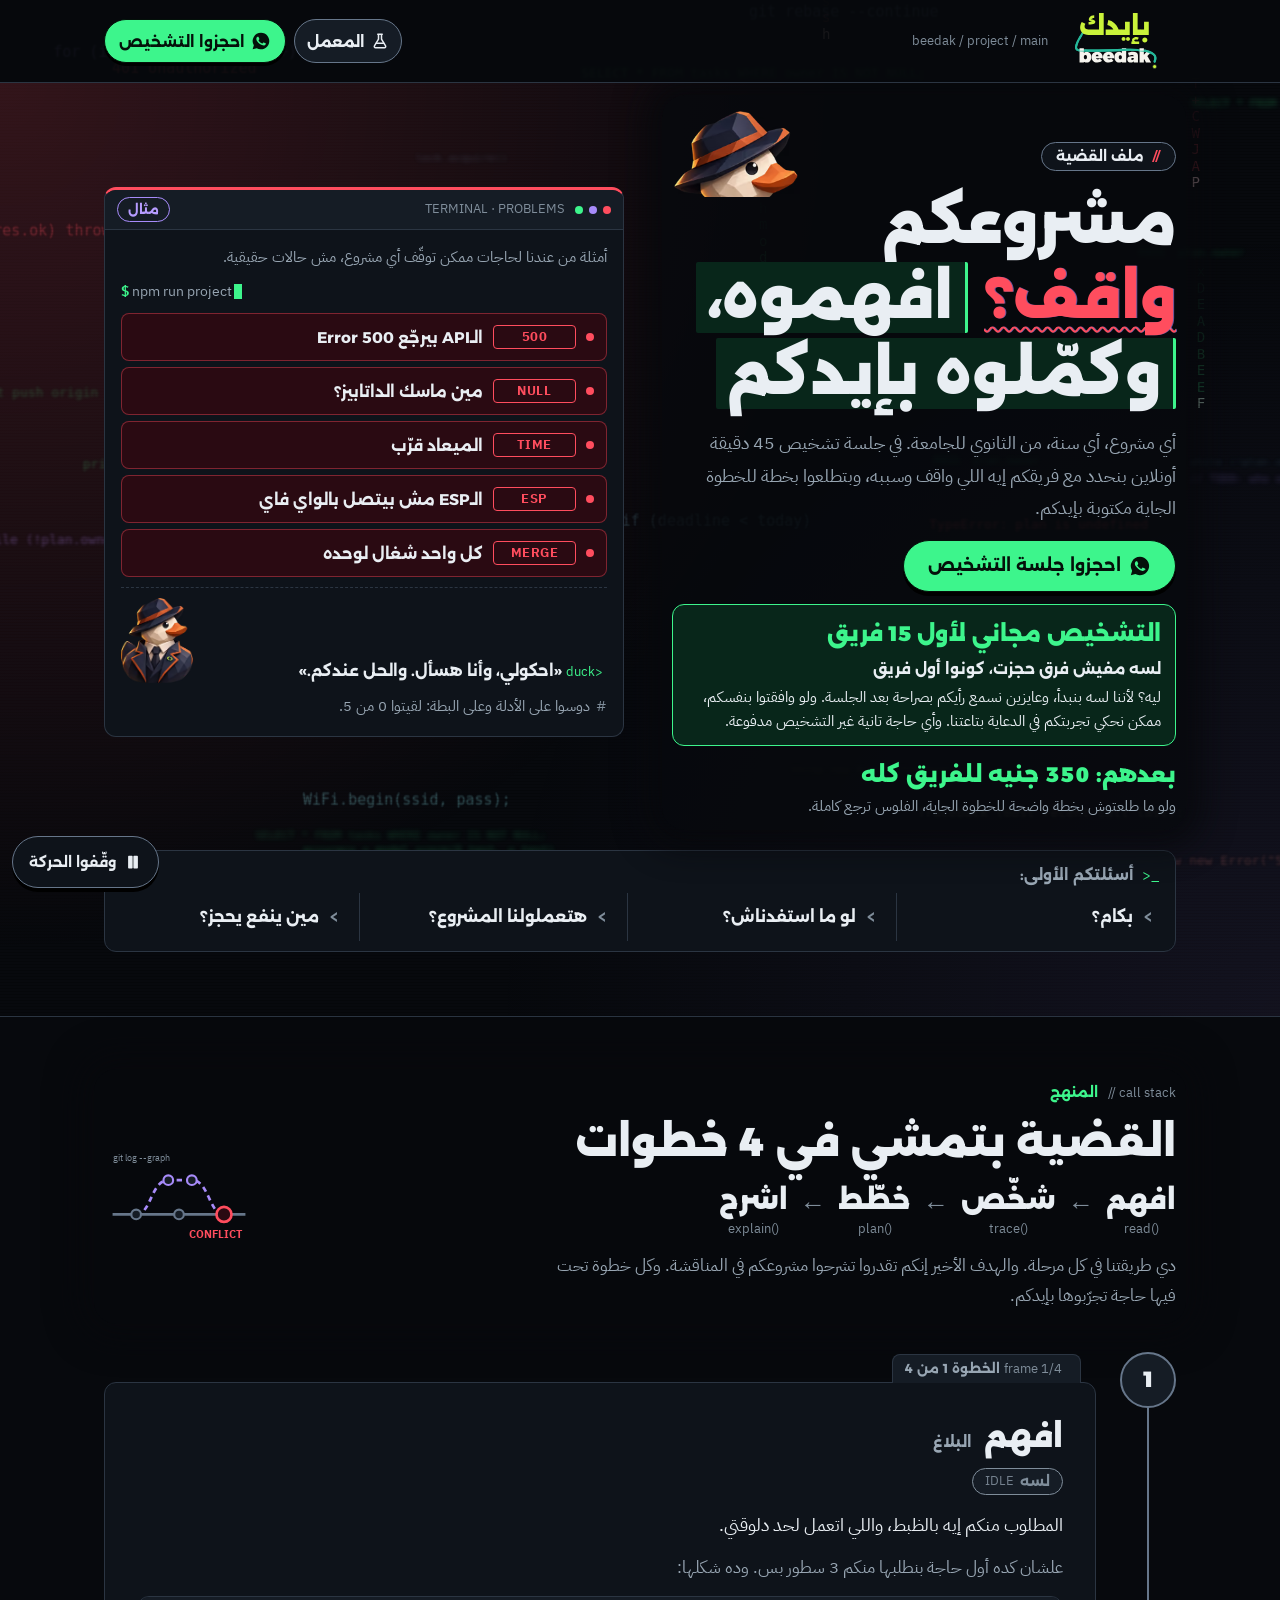
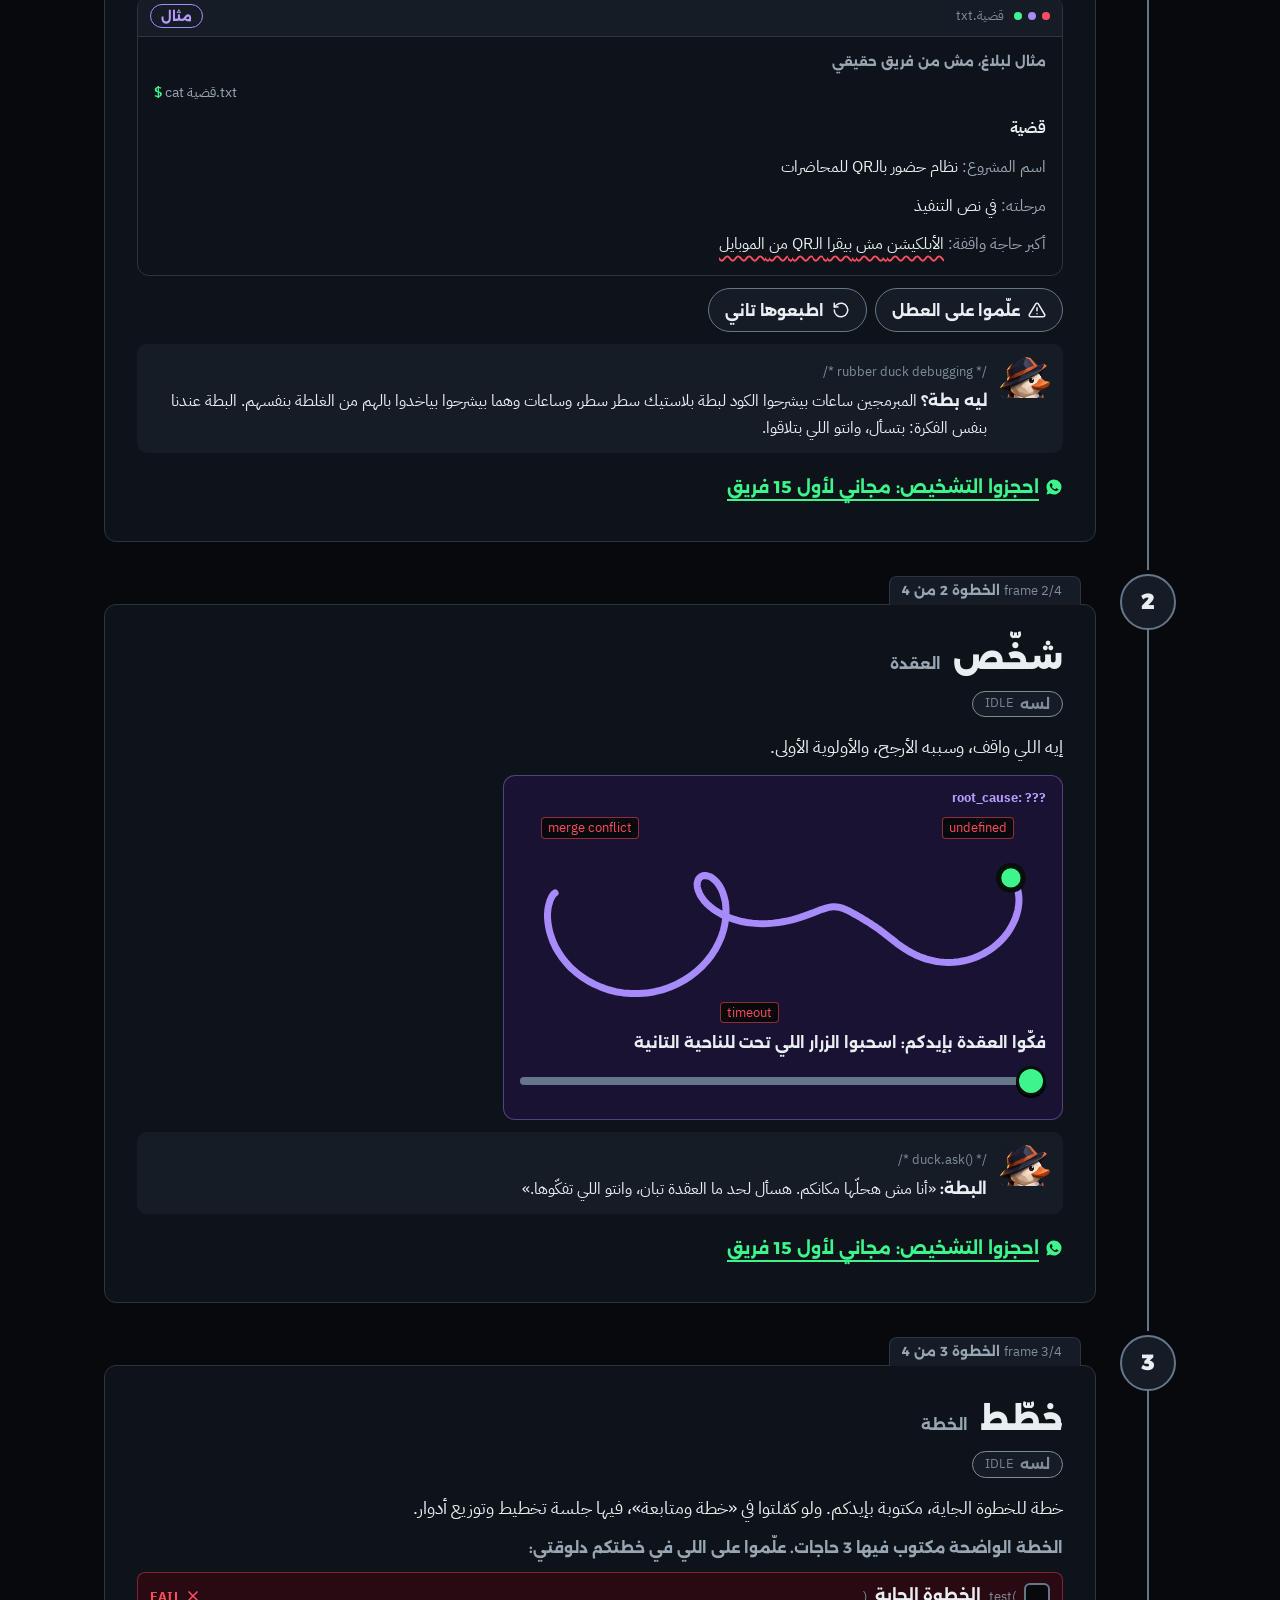
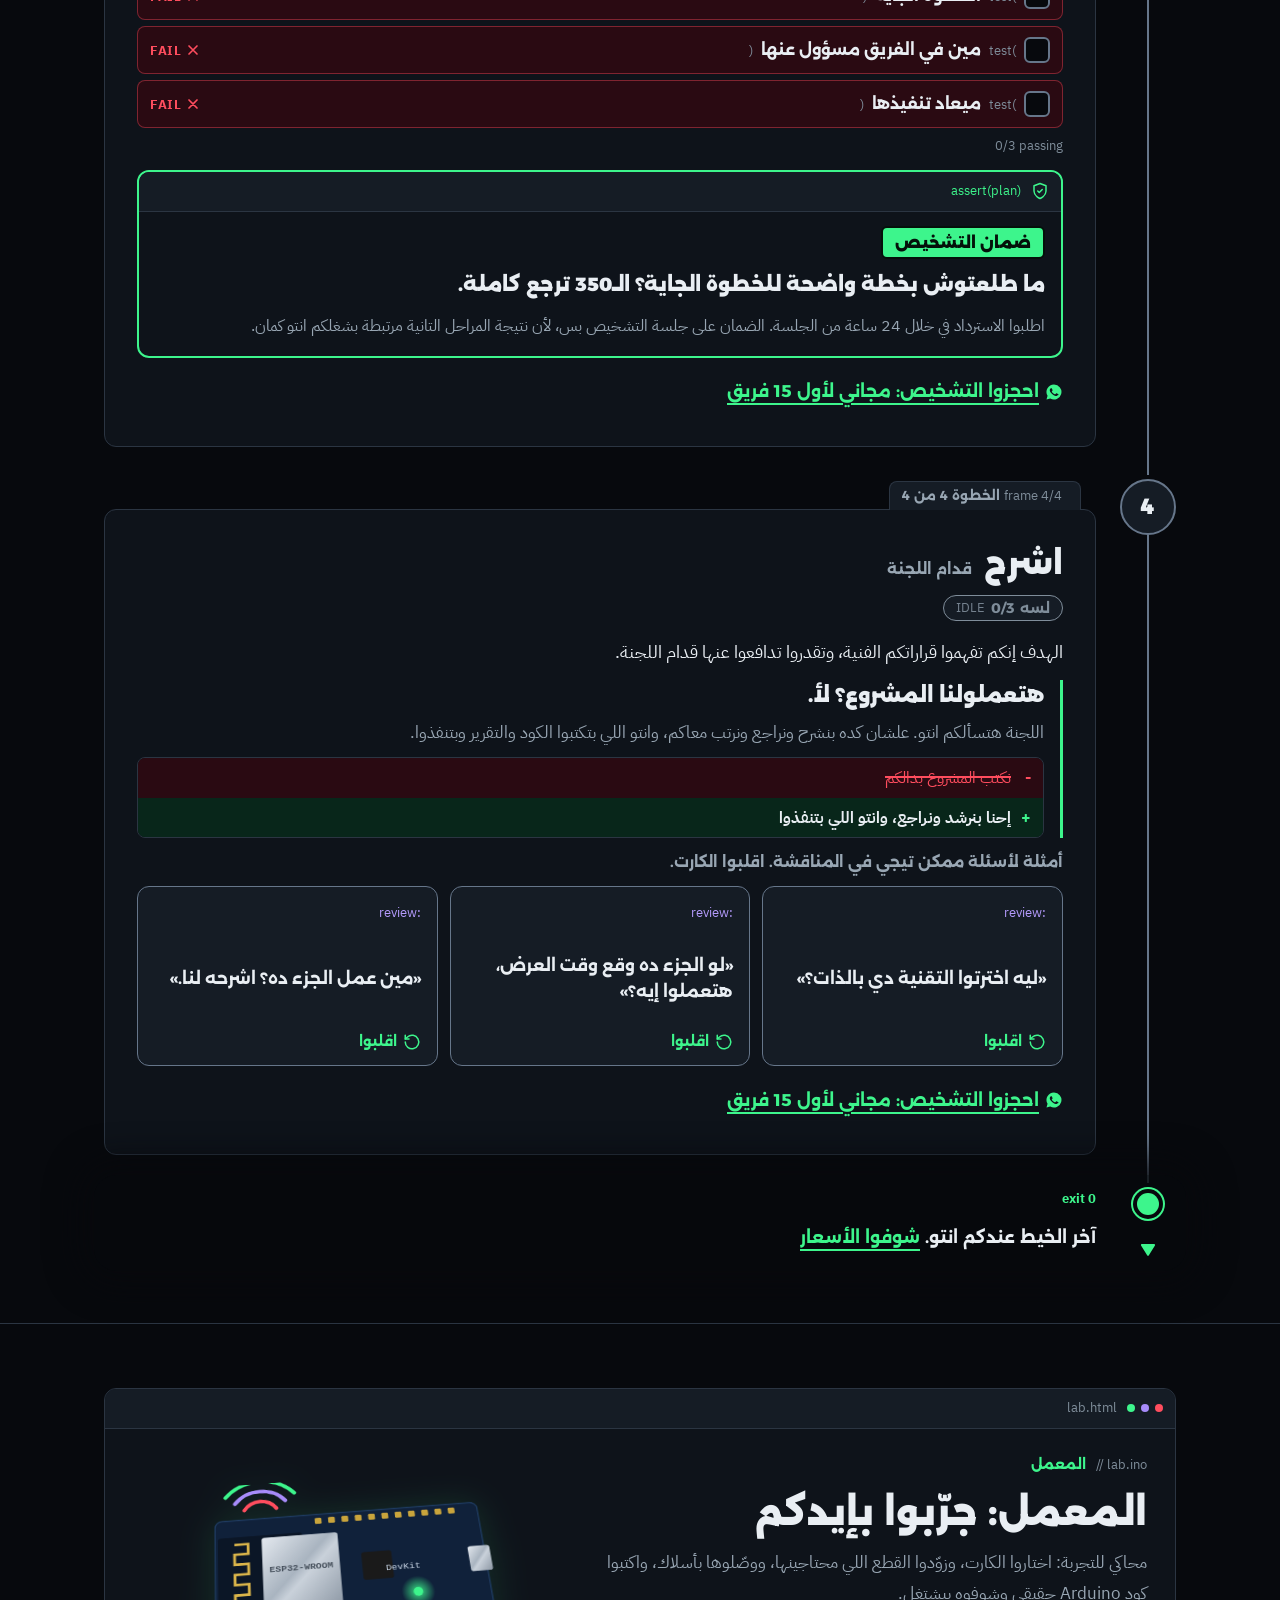
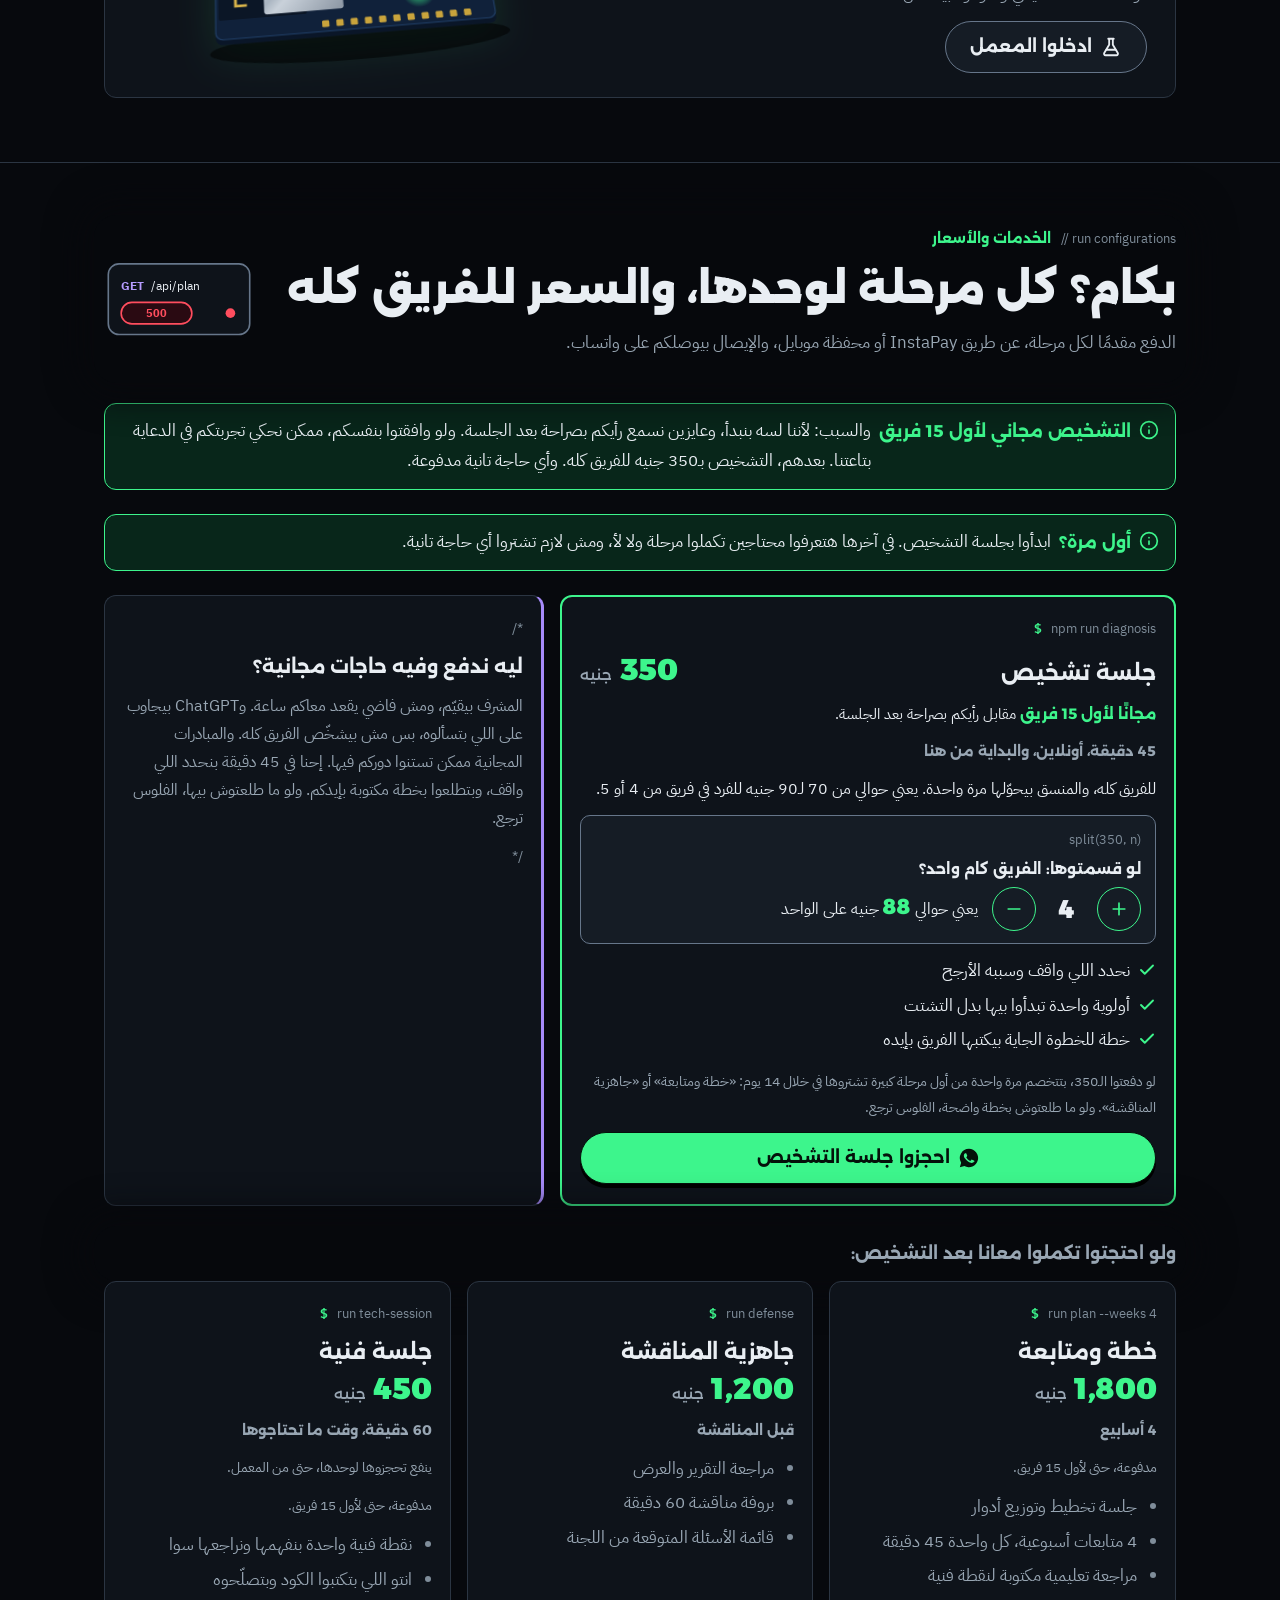
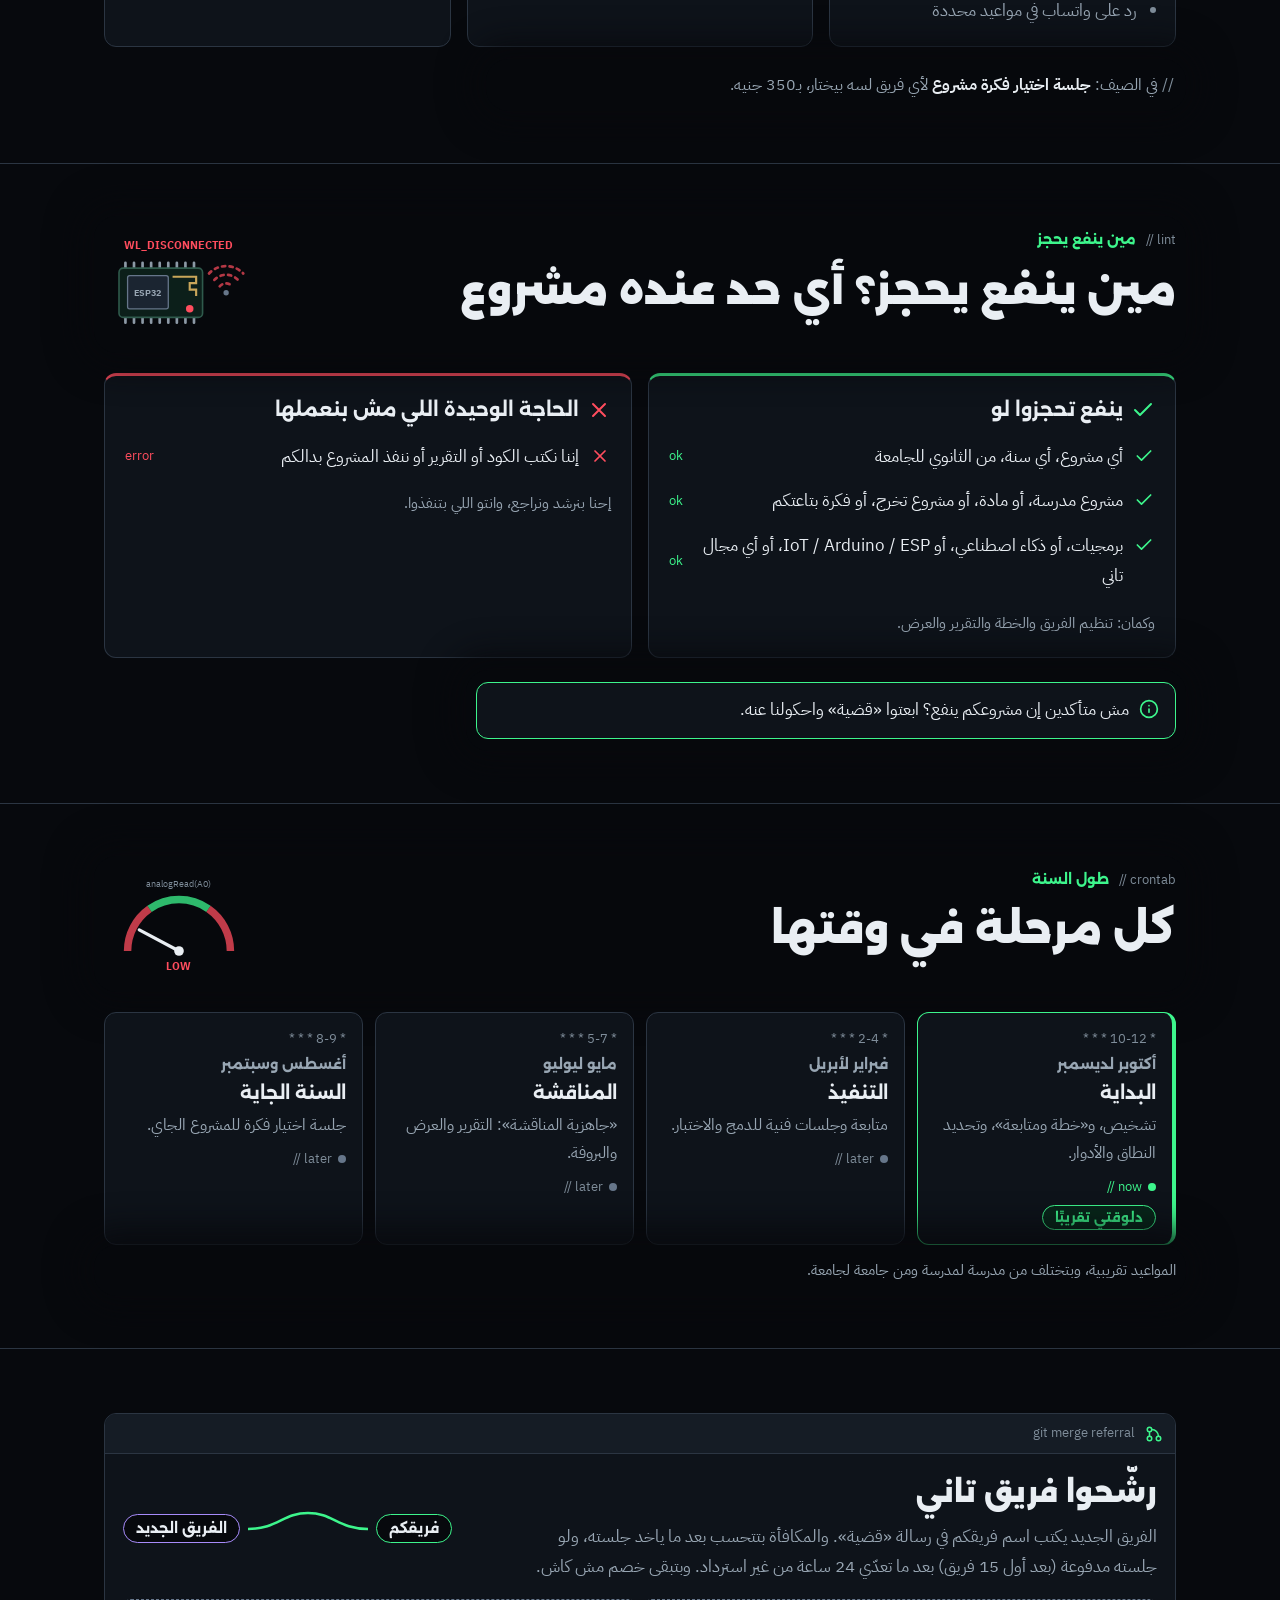
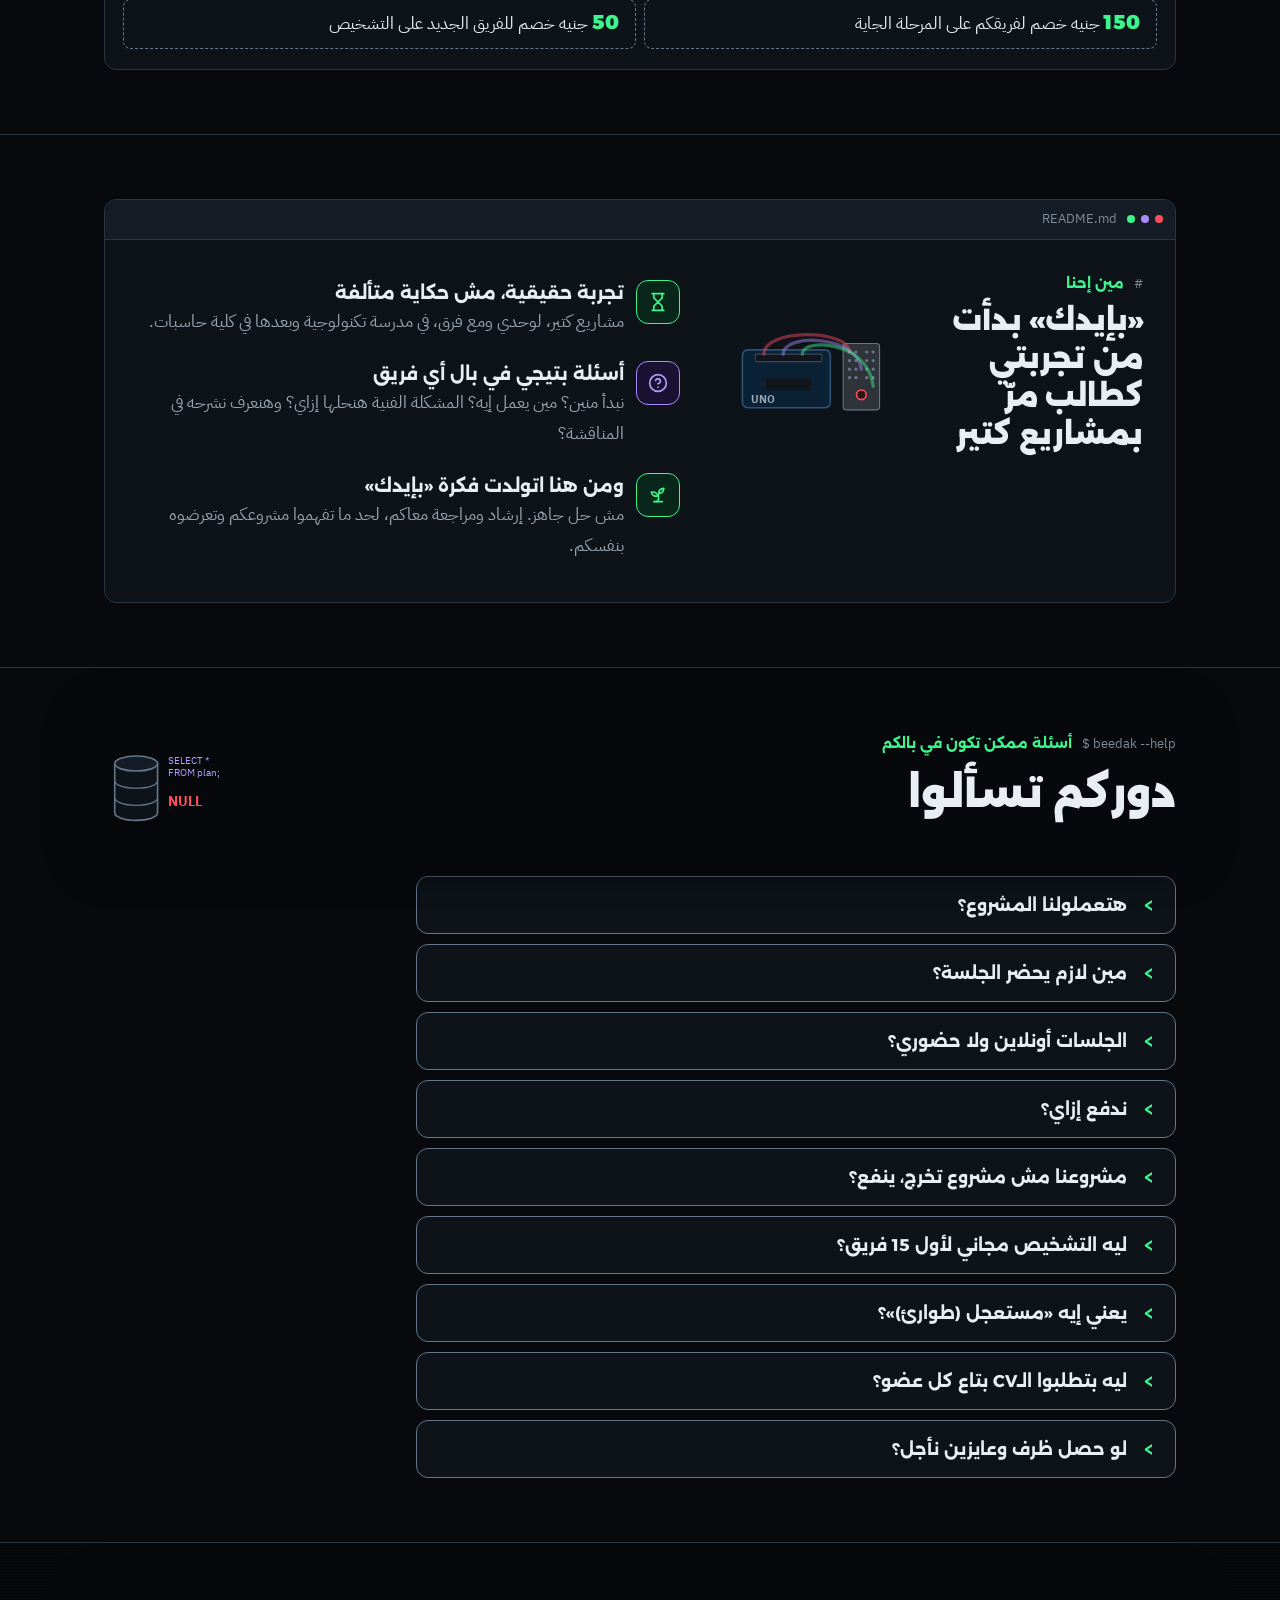
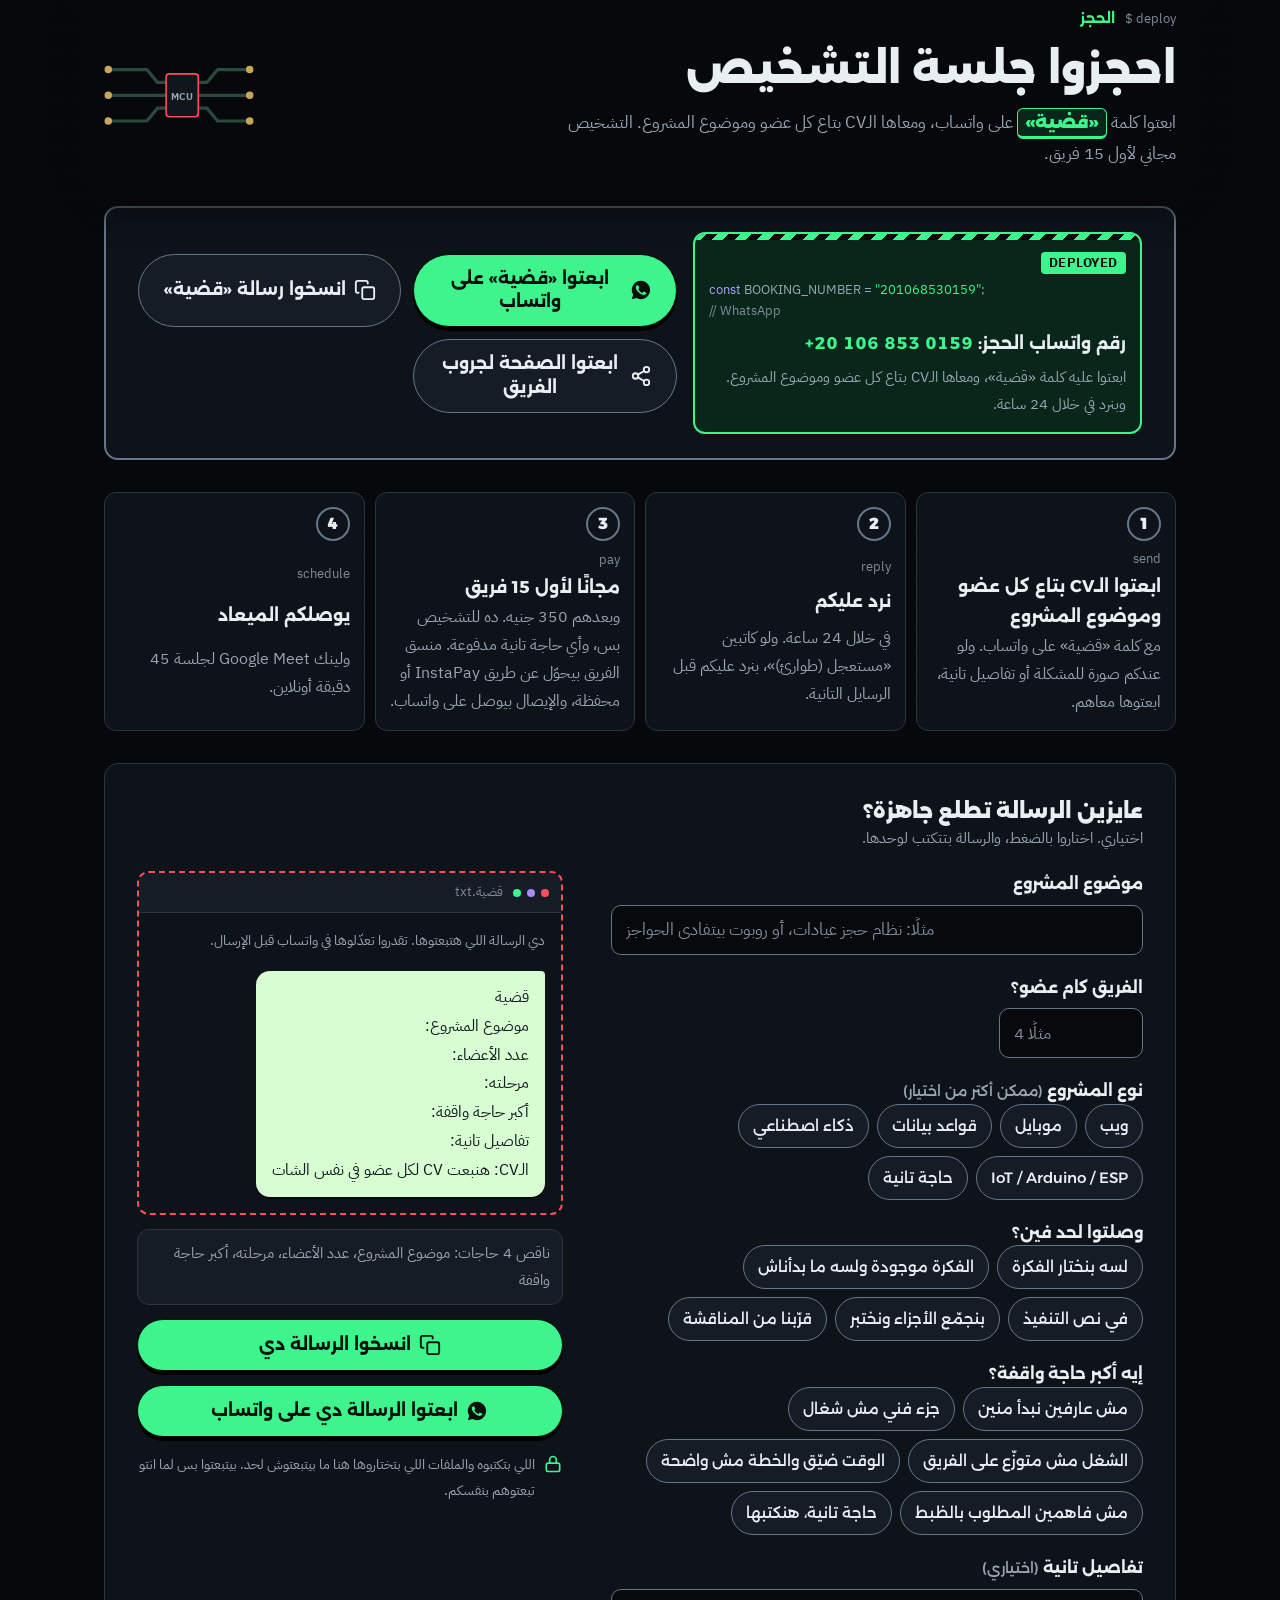
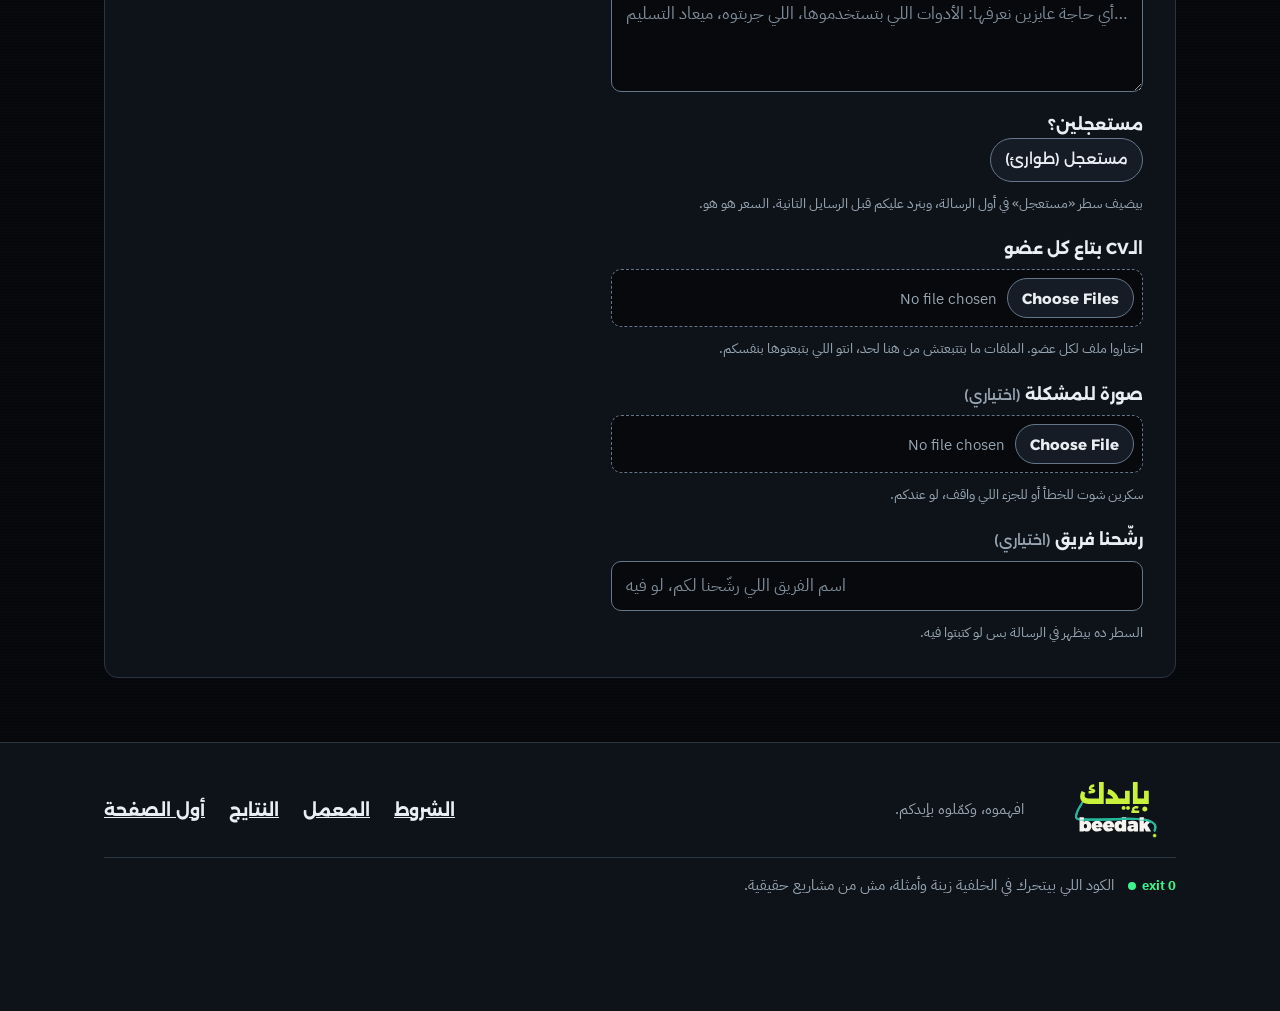
==== commit 6f16d6bc: "Clarify free diagnosis only, add lab technical-session CTA - "التشخيص مجاني لأول 15 فريق"; everythin" ====
--- a/index.html
+++ b/index.html
@@ -4,7 +4,7 @@
 <meta charset="utf-8">
 <meta name="viewport" content="width=device-width, initial-scale=1, viewport-fit=cover">
 <title>بإيدك | إرشاد فرق المشاريع، من الثانوي للجامعة</title>
-<meta name="description" content="جلسة تشخيص 45 دقيقة أونلاين لفريق أي مشروع، أي سنة، من الثانوي للجامعة. أول 15 فريق مجانًا، وبعدهم 350 جنيه للفريق كله. بتطلعوا بخطة للخطوة الجاية مكتوبة بإيدكم.">
+<meta name="description" content="جلسة تشخيص 45 دقيقة أونلاين لفريق أي مشروع، أي سنة، من الثانوي للجامعة. التشخيص مجاني لأول 15 فريق، وبعدهم 350 جنيه للفريق كله. بتطلعوا بخطة للخطوة الجاية مكتوبة بإيدكم.">
 <!-- Not published publicly yet: keep noindex until the launch decision exists. -->
 <meta name="robots" content="index, follow">
 <meta name="color-scheme" content="dark">
@@ -12,7 +12,7 @@
 <meta property="og:type" content="website">
 <meta property="og:locale" content="ar_EG">
 <meta property="og:title" content="مشروعكم واقف؟ افهموه، وكمّلوه بإيدكم">
-<meta property="og:description" content="جلسة تشخيص 45 دقيقة أونلاين لأي مشروع، من الثانوي للجامعة. أول 15 فريق مجانًا، وبعدهم 350 جنيه للفريق كله.">
+<meta property="og:description" content="جلسة تشخيص 45 دقيقة أونلاين لأي مشروع، من الثانوي للجامعة. التشخيص مجاني لأول 15 فريق، وبعدهم 350 جنيه للفريق كله.">
 <link rel="icon" href="assets/img/beedak-icon-circle.svg" type="image/svg+xml">
 <script>
 /* v3: "js" for progressive enhancement; motion state decided before first paint (app.js re-checks it and owns the pause buttons). */
@@ -110,7 +110,7 @@
             <a class="btn btn-shine" href="https://wa.me/201068530159?text=%D9%82%D8%B6%D9%8A%D8%A9%0A%D9%85%D9%88%D8%B6%D9%88%D8%B9%20%D8%A7%D9%84%D9%85%D8%B4%D8%B1%D9%88%D8%B9%3A%20%0A%D8%B9%D8%AF%D8%AF%20%D8%A7%D9%84%D8%A3%D8%B9%D8%B6%D8%A7%D8%A1%3A%20%0A%D9%85%D8%B1%D8%AD%D9%84%D8%AA%D9%87%3A%20%0A%D8%A3%D9%83%D8%A8%D8%B1%20%D8%AD%D8%A7%D8%AC%D8%A9%20%D9%88%D8%A7%D9%82%D9%81%D8%A9%3A%20%0A%D8%AA%D9%81%D8%A7%D8%B5%D9%8A%D9%84%20%D8%AA%D8%A7%D9%86%D9%8A%D8%A9%3A%20%0A%D8%A7%D9%84%D9%80CV%3A%20%D9%87%D9%86%D8%A8%D8%B9%D8%AA%20CV%20%D9%84%D9%83%D9%84%20%D8%B9%D8%B6%D9%88%20%D9%81%D9%8A%20%D9%86%D9%81%D8%B3%20%D8%A7%D9%84%D8%B4%D8%A7%D8%AA" data-wa target="_blank" rel="noopener"><svg class="i" aria-hidden="true" focusable="false"><use href="#i-chat"/></svg>احجزوا جلسة التشخيص<span class="sr-only">، بيفتح واتساب</span></a>
             <span class="cta-ring" aria-hidden="true"></span>
           </div>
-          <p class="free-first" id="free-first"><b id="free-title">أول 15 فريق مجانًا</b><span class="free-count when-app" id="free-count" hidden></span><span id="free-why">ليه؟ لأننا لسه بنبدأ، وعايزين نسمع رأيكم بصراحة بعد الجلسة. ولو وافقتوا بنفسكم، ممكن نحكي تجربتكم في الدعاية بتاعتنا. بعد أول 15 فريق، الجلسة بـ350 جنيه للفريق كله.</span></p>
+          <p class="free-first" id="free-first"><b id="free-title">التشخيص مجاني لأول 15&nbsp;فريق</b><span class="free-count when-app" id="free-count" hidden></span><span id="free-why">ليه؟ لأننا لسه بنبدأ، وعايزين نسمع رأيكم بصراحة بعد الجلسة. ولو وافقتوا بنفسكم، ممكن نحكي تجربتكم في الدعاية بتاعتنا. وأي حاجة تانية غير التشخيص مدفوعة.</span></p>
           <p class="price"><b class="num" id="hero-price">بعدهم: 350 جنيه للفريق كله</b><span>ولو ما طلعتوش بخطة واضحة للخطوة الجاية، الفلوس ترجع كاملة.</span></p>
         </div>
       </div>
@@ -219,7 +219,7 @@
                   <p><b>ليه بطة؟</b> المبرمجين ساعات بيشرحوا الكود لبطة بلاستيك سطر سطر، وساعات وهما بيشرحوا بياخدوا بالهم من الغلطة بنفسهم. البطة عندنا بنفس الفكرة: بتسأل، وانتو اللي بتلاقوا.</p>
                 </div>
               </div>
-              <a class="link mini wa-inline" href="https://wa.me/201068530159?text=%D9%82%D8%B6%D9%8A%D8%A9%0A%D9%85%D9%88%D8%B6%D9%88%D8%B9%20%D8%A7%D9%84%D9%85%D8%B4%D8%B1%D9%88%D8%B9%3A%20%0A%D8%B9%D8%AF%D8%AF%20%D8%A7%D9%84%D8%A3%D8%B9%D8%B6%D8%A7%D8%A1%3A%20%0A%D9%85%D8%B1%D8%AD%D9%84%D8%AA%D9%87%3A%20%0A%D8%A3%D9%83%D8%A8%D8%B1%20%D8%AD%D8%A7%D8%AC%D8%A9%20%D9%88%D8%A7%D9%82%D9%81%D8%A9%3A%20%0A%D8%AA%D9%81%D8%A7%D8%B5%D9%8A%D9%84%20%D8%AA%D8%A7%D9%86%D9%8A%D8%A9%3A%20%0A%D8%A7%D9%84%D9%80CV%3A%20%D9%87%D9%86%D8%A8%D8%B9%D8%AA%20CV%20%D9%84%D9%83%D9%84%20%D8%B9%D8%B6%D9%88%20%D9%81%D9%8A%20%D9%86%D9%81%D8%B3%20%D8%A7%D9%84%D8%B4%D8%A7%D8%AA" data-wa target="_blank" rel="noopener"><svg class="i" aria-hidden="true" focusable="false"><use href="#i-chat"/></svg>احجزوا التشخيص: أول 15 فريق مجانًا<span class="sr-only">، بيفتح واتساب</span></a>
+              <a class="link mini wa-inline" href="https://wa.me/201068530159?text=%D9%82%D8%B6%D9%8A%D8%A9%0A%D9%85%D9%88%D8%B6%D9%88%D8%B9%20%D8%A7%D9%84%D9%85%D8%B4%D8%B1%D9%88%D8%B9%3A%20%0A%D8%B9%D8%AF%D8%AF%20%D8%A7%D9%84%D8%A3%D8%B9%D8%B6%D8%A7%D8%A1%3A%20%0A%D9%85%D8%B1%D8%AD%D9%84%D8%AA%D9%87%3A%20%0A%D8%A3%D9%83%D8%A8%D8%B1%20%D8%AD%D8%A7%D8%AC%D8%A9%20%D9%88%D8%A7%D9%82%D9%81%D8%A9%3A%20%0A%D8%AA%D9%81%D8%A7%D8%B5%D9%8A%D9%84%20%D8%AA%D8%A7%D9%86%D9%8A%D8%A9%3A%20%0A%D8%A7%D9%84%D9%80CV%3A%20%D9%87%D9%86%D8%A8%D8%B9%D8%AA%20CV%20%D9%84%D9%83%D9%84%20%D8%B9%D8%B6%D9%88%20%D9%81%D9%8A%20%D9%86%D9%81%D8%B3%20%D8%A7%D9%84%D8%B4%D8%A7%D8%AA" data-wa target="_blank" rel="noopener"><svg class="i" aria-hidden="true" focusable="false"><use href="#i-chat"/></svg>احجزوا التشخيص: مجاني لأول 15 فريق<span class="sr-only">، بيفتح واتساب</span></a>
             </article>
           </li>
 
@@ -256,7 +256,7 @@
                   <p><b>البطة:</b> «أنا مش هحلّها مكانكم. هسأل لحد ما العقدة تبان، وانتو اللي تفكّوها.»</p>
                 </div>
               </div>
-              <a class="link mini wa-inline" href="https://wa.me/201068530159?text=%D9%82%D8%B6%D9%8A%D8%A9%0A%D9%85%D9%88%D8%B6%D9%88%D8%B9%20%D8%A7%D9%84%D9%85%D8%B4%D8%B1%D9%88%D8%B9%3A%20%0A%D8%B9%D8%AF%D8%AF%20%D8%A7%D9%84%D8%A3%D8%B9%D8%B6%D8%A7%D8%A1%3A%20%0A%D9%85%D8%B1%D8%AD%D9%84%D8%AA%D9%87%3A%20%0A%D8%A3%D9%83%D8%A8%D8%B1%20%D8%AD%D8%A7%D8%AC%D8%A9%20%D9%88%D8%A7%D9%82%D9%81%D8%A9%3A%20%0A%D8%AA%D9%81%D8%A7%D8%B5%D9%8A%D9%84%20%D8%AA%D8%A7%D9%86%D9%8A%D8%A9%3A%20%0A%D8%A7%D9%84%D9%80CV%3A%20%D9%87%D9%86%D8%A8%D8%B9%D8%AA%20CV%20%D9%84%D9%83%D9%84%20%D8%B9%D8%B6%D9%88%20%D9%81%D9%8A%20%D9%86%D9%81%D8%B3%20%D8%A7%D9%84%D8%B4%D8%A7%D8%AA" data-wa target="_blank" rel="noopener"><svg class="i" aria-hidden="true" focusable="false"><use href="#i-chat"/></svg>احجزوا التشخيص: أول 15 فريق مجانًا<span class="sr-only">، بيفتح واتساب</span></a>
+              <a class="link mini wa-inline" href="https://wa.me/201068530159?text=%D9%82%D8%B6%D9%8A%D8%A9%0A%D9%85%D9%88%D8%B6%D9%88%D8%B9%20%D8%A7%D9%84%D9%85%D8%B4%D8%B1%D9%88%D8%B9%3A%20%0A%D8%B9%D8%AF%D8%AF%20%D8%A7%D9%84%D8%A3%D8%B9%D8%B6%D8%A7%D8%A1%3A%20%0A%D9%85%D8%B1%D8%AD%D9%84%D8%AA%D9%87%3A%20%0A%D8%A3%D9%83%D8%A8%D8%B1%20%D8%AD%D8%A7%D8%AC%D8%A9%20%D9%88%D8%A7%D9%82%D9%81%D8%A9%3A%20%0A%D8%AA%D9%81%D8%A7%D8%B5%D9%8A%D9%84%20%D8%AA%D8%A7%D9%86%D9%8A%D8%A9%3A%20%0A%D8%A7%D9%84%D9%80CV%3A%20%D9%87%D9%86%D8%A8%D8%B9%D8%AA%20CV%20%D9%84%D9%83%D9%84%20%D8%B9%D8%B6%D9%88%20%D9%81%D9%8A%20%D9%86%D9%81%D8%B3%20%D8%A7%D9%84%D8%B4%D8%A7%D8%AA" data-wa target="_blank" rel="noopener"><svg class="i" aria-hidden="true" focusable="false"><use href="#i-chat"/></svg>احجزوا التشخيص: مجاني لأول 15 فريق<span class="sr-only">، بيفتح واتساب</span></a>
             </article>
           </li>
 
@@ -286,7 +286,7 @@
                   <p>اطلبوا الاسترداد في خلال 24 ساعة من الجلسة. الضمان على جلسة التشخيص بس، لأن نتيجة المراحل التانية مرتبطة بشغلكم انتو كمان.</p>
                 </div>
               </div>
-              <a class="link mini wa-inline" href="https://wa.me/201068530159?text=%D9%82%D8%B6%D9%8A%D8%A9%0A%D9%85%D9%88%D8%B6%D9%88%D8%B9%20%D8%A7%D9%84%D9%85%D8%B4%D8%B1%D9%88%D8%B9%3A%20%0A%D8%B9%D8%AF%D8%AF%20%D8%A7%D9%84%D8%A3%D8%B9%D8%B6%D8%A7%D8%A1%3A%20%0A%D9%85%D8%B1%D8%AD%D9%84%D8%AA%D9%87%3A%20%0A%D8%A3%D9%83%D8%A8%D8%B1%20%D8%AD%D8%A7%D8%AC%D8%A9%20%D9%88%D8%A7%D9%82%D9%81%D8%A9%3A%20%0A%D8%AA%D9%81%D8%A7%D8%B5%D9%8A%D9%84%20%D8%AA%D8%A7%D9%86%D9%8A%D8%A9%3A%20%0A%D8%A7%D9%84%D9%80CV%3A%20%D9%87%D9%86%D8%A8%D8%B9%D8%AA%20CV%20%D9%84%D9%83%D9%84%20%D8%B9%D8%B6%D9%88%20%D9%81%D9%8A%20%D9%86%D9%81%D8%B3%20%D8%A7%D9%84%D8%B4%D8%A7%D8%AA" data-wa target="_blank" rel="noopener"><svg class="i" aria-hidden="true" focusable="false"><use href="#i-chat"/></svg>احجزوا التشخيص: أول 15 فريق مجانًا<span class="sr-only">، بيفتح واتساب</span></a>
+              <a class="link mini wa-inline" href="https://wa.me/201068530159?text=%D9%82%D8%B6%D9%8A%D8%A9%0A%D9%85%D9%88%D8%B6%D9%88%D8%B9%20%D8%A7%D9%84%D9%85%D8%B4%D8%B1%D9%88%D8%B9%3A%20%0A%D8%B9%D8%AF%D8%AF%20%D8%A7%D9%84%D8%A3%D8%B9%D8%B6%D8%A7%D8%A1%3A%20%0A%D9%85%D8%B1%D8%AD%D9%84%D8%AA%D9%87%3A%20%0A%D8%A3%D9%83%D8%A8%D8%B1%20%D8%AD%D8%A7%D8%AC%D8%A9%20%D9%88%D8%A7%D9%82%D9%81%D8%A9%3A%20%0A%D8%AA%D9%81%D8%A7%D8%B5%D9%8A%D9%84%20%D8%AA%D8%A7%D9%86%D9%8A%D8%A9%3A%20%0A%D8%A7%D9%84%D9%80CV%3A%20%D9%87%D9%86%D8%A8%D8%B9%D8%AA%20CV%20%D9%84%D9%83%D9%84%20%D8%B9%D8%B6%D9%88%20%D9%81%D9%8A%20%D9%86%D9%81%D8%B3%20%D8%A7%D9%84%D8%B4%D8%A7%D8%AA" data-wa target="_blank" rel="noopener"><svg class="i" aria-hidden="true" focusable="false"><use href="#i-chat"/></svg>احجزوا التشخيص: مجاني لأول 15 فريق<span class="sr-only">، بيفتح واتساب</span></a>
             </article>
           </li>
 
@@ -324,7 +324,7 @@
                   </div>
                 </div>
               </div>
-              <a class="link mini wa-inline" href="https://wa.me/201068530159?text=%D9%82%D8%B6%D9%8A%D8%A9%0A%D9%85%D9%88%D8%B6%D9%88%D8%B9%20%D8%A7%D9%84%D9%85%D8%B4%D8%B1%D9%88%D8%B9%3A%20%0A%D8%B9%D8%AF%D8%AF%20%D8%A7%D9%84%D8%A3%D8%B9%D8%B6%D8%A7%D8%A1%3A%20%0A%D9%85%D8%B1%D8%AD%D9%84%D8%AA%D9%87%3A%20%0A%D8%A3%D9%83%D8%A8%D8%B1%20%D8%AD%D8%A7%D8%AC%D8%A9%20%D9%88%D8%A7%D9%82%D9%81%D8%A9%3A%20%0A%D8%AA%D9%81%D8%A7%D8%B5%D9%8A%D9%84%20%D8%AA%D8%A7%D9%86%D9%8A%D8%A9%3A%20%0A%D8%A7%D9%84%D9%80CV%3A%20%D9%87%D9%86%D8%A8%D8%B9%D8%AA%20CV%20%D9%84%D9%83%D9%84%20%D8%B9%D8%B6%D9%88%20%D9%81%D9%8A%20%D9%86%D9%81%D8%B3%20%D8%A7%D9%84%D8%B4%D8%A7%D8%AA" data-wa target="_blank" rel="noopener"><svg class="i" aria-hidden="true" focusable="false"><use href="#i-chat"/></svg>احجزوا التشخيص: أول 15 فريق مجانًا<span class="sr-only">، بيفتح واتساب</span></a>
+              <a class="link mini wa-inline" href="https://wa.me/201068530159?text=%D9%82%D8%B6%D9%8A%D8%A9%0A%D9%85%D9%88%D8%B6%D9%88%D8%B9%20%D8%A7%D9%84%D9%85%D8%B4%D8%B1%D9%88%D8%B9%3A%20%0A%D8%B9%D8%AF%D8%AF%20%D8%A7%D9%84%D8%A3%D8%B9%D8%B6%D8%A7%D8%A1%3A%20%0A%D9%85%D8%B1%D8%AD%D9%84%D8%AA%D9%87%3A%20%0A%D8%A3%D9%83%D8%A8%D8%B1%20%D8%AD%D8%A7%D8%AC%D8%A9%20%D9%88%D8%A7%D9%82%D9%81%D8%A9%3A%20%0A%D8%AA%D9%81%D8%A7%D8%B5%D9%8A%D9%84%20%D8%AA%D8%A7%D9%86%D9%8A%D8%A9%3A%20%0A%D8%A7%D9%84%D9%80CV%3A%20%D9%87%D9%86%D8%A8%D8%B9%D8%AA%20CV%20%D9%84%D9%83%D9%84%20%D8%B9%D8%B6%D9%88%20%D9%81%D9%8A%20%D9%86%D9%81%D8%B3%20%D8%A7%D9%84%D8%B4%D8%A7%D8%AA" data-wa target="_blank" rel="noopener"><svg class="i" aria-hidden="true" focusable="false"><use href="#i-chat"/></svg>احجزوا التشخيص: مجاني لأول 15 فريق<span class="sr-only">، بيفتح واتساب</span></a>
             </article>
           </li>
         </ol>
@@ -404,7 +404,7 @@
         <h2 id="offers-title" class="sweepable">بكام؟ كل مرحلة لوحدها، والسعر للفريق كله</h2>
         <p class="lede">الدفع مقدمًا لكل مرحلة، عن طريق <bdi>InstaPay</bdi> أو محفظة موبايل، والإيصال بيوصلكم على واتساب.</p>
       </div>
-      <p class="hint free-hint" data-free-only><svg class="i" aria-hidden="true" focusable="false"><use href="#i-info"/></svg><b>أول 15 فريق مجانًا</b><span>جلسة التشخيص مجانًا لأول 15 فريق. والسبب: لأننا لسه بنبدأ، وعايزين نسمع رأيكم بصراحة بعد الجلسة. ولو وافقتوا بنفسكم، ممكن نحكي تجربتكم في الدعاية بتاعتنا. بعد أول 15 فريق، الجلسة بـ350 جنيه للفريق كله.</span></p>
+      <p class="hint free-hint" data-free-only><svg class="i" aria-hidden="true" focusable="false"><use href="#i-info"/></svg><b>التشخيص مجاني لأول 15 فريق</b><span>والسبب: لأننا لسه بنبدأ، وعايزين نسمع رأيكم بصراحة بعد الجلسة. ولو وافقتوا بنفسكم، ممكن نحكي تجربتكم في الدعاية بتاعتنا. بعدهم، التشخيص بـ350 جنيه للفريق كله. وأي حاجة تانية مدفوعة.</span></p>
       <p class="hint"><svg class="i" aria-hidden="true" focusable="false"><use href="#i-info"/></svg><b>أول مرة؟</b><span>ابدأوا بجلسة التشخيص. في آخرها هتعرفوا محتاجين تكملوا مرحلة ولا لأ، ومش لازم تشتروا أي حاجة تانية.</span></p>
 
       <div class="offer-main">
@@ -446,6 +446,7 @@
           <bdi class="card-cmd tok" dir="ltr" aria-hidden="true"><span class="prompt">$</span> run plan --weeks 4</bdi>
           <div class="row"><h3 id="o-plan">خطة ومتابعة</h3><span class="amount num">1,800 <small>جنيه</small></span></div>
           <p class="when">4 أسابيع</p>
+          <p class="fine" data-free-only>مدفوعة، حتى لأول 15 فريق.</p>
           <ul><li>جلسة تخطيط وتوزيع أدوار</li><li>4 متابعات أسبوعية، كل واحدة 45 دقيقة</li><li>مراجعة تعليمية مكتوبة لنقطة فنية</li><li>رد على واتساب في مواعيد محددة</li></ul>
         </article>
         <article class="card" aria-labelledby="o-def">
@@ -456,8 +457,10 @@
         </article>
         <article class="card" aria-labelledby="o-tech">
           <bdi class="card-cmd tok" dir="ltr" aria-hidden="true"><span class="prompt">$</span> run tech-session</bdi>
-          <div class="row"><h3 id="o-tech">جلسة فنية إضافية</h3><span class="amount num">450 <small>جنيه</small></span></div>
+          <div class="row"><h3 id="o-tech">جلسة فنية</h3><span class="amount num">450 <small>جنيه</small></span></div>
           <p class="when">60 دقيقة، وقت ما تحتاجوها</p>
+          <p class="fine">ينفع تحجزوها لوحدها، حتى من المعمل.</p>
+          <p class="fine" data-free-only>مدفوعة، حتى لأول 15 فريق.</p>
           <ul><li>نقطة فنية واحدة بنفهمها ونراجعها سوا</li><li>انتو اللي بتكتبوا الكود وبتصلّحوه</li></ul>
         </article>
       </div>
@@ -618,9 +621,9 @@
         <details><summary><span class="q-caret" aria-hidden="true"></span><span>هتعملولنا المشروع؟</span></summary><p>لأ. بنشرح ونراجع ونرتب معاكم، وانتو اللي بتكتبوا وبتنفذوا. ده اللي هيخليكم تقدروا تدافعوا عن مشروعكم في المناقشة.</p></details>
         <details><summary><span class="q-caret" aria-hidden="true"></span><span>مين لازم يحضر الجلسة؟</span></summary><p>الأحسن الفريق كله يحضر. وأقل حاجة، منسق الفريق والأعضاء المسؤولين عن الجزء اللي واقف.</p></details>
         <details><summary><span class="q-caret" aria-hidden="true"></span><span>الجلسات أونلاين ولا حضوري؟</span></summary><p>أونلاين على <bdi>Google Meet</bdi>، ونقدر نشتغل مع فرق من أي محافظة في مصر.</p></details>
-        <details><summary><span class="q-caret" aria-hidden="true"></span><span>ندفع إزاي؟</span></summary><p>لو فريقكم من أول 15 فريق، الجلسة مجانًا. بعدهم، منسق الفريق بيحوّل المبلغ كله مقدمًا عن الفريق قبل الجلسة، عن طريق <bdi>InstaPay</bdi> أو محفظة موبايل. والإيصال بيوصل على واتساب.</p></details>
+        <details><summary><span class="q-caret" aria-hidden="true"></span><span>ندفع إزاي؟</span></summary><p>لو فريقكم من أول 15 فريق، التشخيص بس هو المجاني، وأي حاجة تانية مدفوعة. وفي أي حاجة مدفوعة، منسق الفريق بيحوّل المبلغ كله مقدمًا عن الفريق قبل الجلسة، عن طريق <bdi>InstaPay</bdi> أو محفظة موبايل. والإيصال بيوصل على واتساب.</p></details>
         <details><summary><span class="q-caret" aria-hidden="true"></span><span>مشروعنا مش مشروع تخرج، ينفع؟</span></summary><p>أيوه. أي مشروع، أي سنة، من الثانوي للجامعة.</p></details>
-        <details><summary><span class="q-caret" aria-hidden="true"></span><span>ليه أول 15 فريق مجانًا؟</span></summary><p>لأننا لسه بنبدأ. في المقابل بتقولولنا رأيكم بصراحة بعد الجلسة. ولو وافقتوا بنفسكم، ممكن نحكي تجربتكم في الدعاية بتاعتنا. ولو ما وافقتوش، الجلسة برضه مجانًا.</p></details>
+        <details><summary><span class="q-caret" aria-hidden="true"></span><span>ليه التشخيص مجاني لأول 15 فريق؟</span></summary><p>لأننا لسه بنبدأ. في المقابل بتقولولنا رأيكم بصراحة بعد الجلسة. ولو وافقتوا بنفسكم، ممكن نحكي تجربتكم في الدعاية بتاعتنا. ولو ما وافقتوش، الجلسة برضه مجانًا. والمجاني هو التشخيص بس، وأي حاجة تانية مدفوعة.</p></details>
         <details><summary><span class="q-caret" aria-hidden="true"></span><span>يعني إيه «مستعجل (طوارئ)»؟</span></summary><p>يعني بنرد على رسالتكم قبل الرسايل التانية. السعر هو هو، ومفيش ميعاد رد جديد غير اللي مكتوب في الحجز.</p></details>
         <details><summary><span class="q-caret" aria-hidden="true"></span><span>ليه بتطلبوا الـCV بتاع كل عضو؟</span></summary><p>علشان نعرف كل واحد في الفريق بيعرف إيه قبل الجلسة، ونقسم الكلام على قدّكم. بنستخدمه بس علشان نجهّز الجلسة، ومش بنشاركه مع حد، وبنمسحه لو طلبتوا.</p></details>
         <details><summary><span class="q-caret" aria-hidden="true"></span><span>لو حصل ظرف وعايزين نأجل؟</span></summary><p>التأجيل مجاني مرة واحدة لو بلّغتونا قبلها بـ24 ساعة. ولو الفريق ما حضرش، الجلسة بتتحسب. ولو إحنا اللي لغينا، بنحدد ميعاد تاني، أو الفلوس ترجع كاملة.</p></details>
@@ -640,7 +643,7 @@
           <rect class="pp-chip" x="58" y="26" width="30" height="40" rx="3"/><text class="pp-t" x="73" y="50">MCU</text>
         </svg></div>
         <h2 id="book-title">احجزوا جلسة التشخيص</h2>
-        <p class="lede">ابعتوا كلمة <span class="keyword">«قضية»</span> على واتساب، ومعاها الـCV بتاع كل عضو وموضوع المشروع.<span data-free-only> أول 15 فريق مجانًا.</span></p>
+        <p class="lede">ابعتوا كلمة <span class="keyword">«قضية»</span> على واتساب، ومعاها الـCV بتاع كل عضو وموضوع المشروع.<span data-free-only> التشخيص مجاني لأول 15 فريق.</span></p>
       </div>
 
       <div class="book-grid">
@@ -677,7 +680,7 @@
         <ol class="steps" aria-label="اللي بيحصل بعد ما تبعتوا">
           <li><bdi class="stage tok" dir="ltr" aria-hidden="true">send</bdi><b>ابعتوا الـCV بتاع كل عضو وموضوع المشروع</b><span>مع كلمة «قضية» على واتساب. ولو عندكم صورة للمشكلة أو تفاصيل تانية، ابعتوها معاهم.</span></li>
           <li><bdi class="stage tok" dir="ltr" aria-hidden="true">reply</bdi><b>نرد عليكم</b><span>في خلال 24 ساعة. ولو كاتبين «مستعجل (طوارئ)»، بنرد عليكم قبل الرسايل التانية.</span></li>
-          <li><bdi class="stage tok" dir="ltr" aria-hidden="true">pay</bdi><b>مجانًا لأول 15 فريق</b><span>وبعدهم 350 جنيه. منسق الفريق بيحوّل عن طريق <bdi>InstaPay</bdi> أو محفظة، والإيصال بيوصل على واتساب.</span></li>
+          <li><bdi class="stage tok" dir="ltr" aria-hidden="true">pay</bdi><b>مجانًا لأول 15 فريق</b><span>وبعدهم 350 جنيه. ده للتشخيص بس، وأي حاجة تانية مدفوعة. منسق الفريق بيحوّل عن طريق <bdi>InstaPay</bdi> أو محفظة، والإيصال بيوصل على واتساب.</span></li>
           <li><bdi class="stage tok" dir="ltr" aria-hidden="true">schedule</bdi><b>يوصلكم الميعاد</b><span>ولينك <bdi>Google Meet</bdi> لجلسة 45 دقيقة أونلاين.</span></li>
         </ol>
 
@@ -813,7 +816,7 @@
 </main>
 
 <div class="mobile-bar when-app" id="mobile-bar">
-  <a class="btn" id="mobile-cta" href="https://wa.me/201068530159?text=%D9%82%D8%B6%D9%8A%D8%A9%0A%D9%85%D9%88%D8%B6%D9%88%D8%B9%20%D8%A7%D9%84%D9%85%D8%B4%D8%B1%D9%88%D8%B9%3A%20%0A%D8%B9%D8%AF%D8%AF%20%D8%A7%D9%84%D8%A3%D8%B9%D8%B6%D8%A7%D8%A1%3A%20%0A%D9%85%D8%B1%D8%AD%D9%84%D8%AA%D9%87%3A%20%0A%D8%A3%D9%83%D8%A8%D8%B1%20%D8%AD%D8%A7%D8%AC%D8%A9%20%D9%88%D8%A7%D9%82%D9%81%D8%A9%3A%20%0A%D8%AA%D9%81%D8%A7%D8%B5%D9%8A%D9%84%20%D8%AA%D8%A7%D9%86%D9%8A%D8%A9%3A%20%0A%D8%A7%D9%84%D9%80CV%3A%20%D9%87%D9%86%D8%A8%D8%B9%D8%AA%20CV%20%D9%84%D9%83%D9%84%20%D8%B9%D8%B6%D9%88%20%D9%81%D9%8A%20%D9%86%D9%81%D8%B3%20%D8%A7%D9%84%D8%B4%D8%A7%D8%AA" data-wa target="_blank" rel="noopener"><svg class="i" aria-hidden="true" focusable="false"><use href="#i-chat"/></svg>احجزوا التشخيص (أول 15 فريق مجانًا)<span class="sr-only">، بيفتح واتساب</span></a>
+  <a class="btn" id="mobile-cta" href="https://wa.me/201068530159?text=%D9%82%D8%B6%D9%8A%D8%A9%0A%D9%85%D9%88%D8%B6%D9%88%D8%B9%20%D8%A7%D9%84%D9%85%D8%B4%D8%B1%D9%88%D8%B9%3A%20%0A%D8%B9%D8%AF%D8%AF%20%D8%A7%D9%84%D8%A3%D8%B9%D8%B6%D8%A7%D8%A1%3A%20%0A%D9%85%D8%B1%D8%AD%D9%84%D8%AA%D9%87%3A%20%0A%D8%A3%D9%83%D8%A8%D8%B1%20%D8%AD%D8%A7%D8%AC%D8%A9%20%D9%88%D8%A7%D9%82%D9%81%D8%A9%3A%20%0A%D8%AA%D9%81%D8%A7%D8%B5%D9%8A%D9%84%20%D8%AA%D8%A7%D9%86%D9%8A%D8%A9%3A%20%0A%D8%A7%D9%84%D9%80CV%3A%20%D9%87%D9%86%D8%A8%D8%B9%D8%AA%20CV%20%D9%84%D9%83%D9%84%20%D8%B9%D8%B6%D9%88%20%D9%81%D9%8A%20%D9%86%D9%81%D8%B3%20%D8%A7%D9%84%D8%B4%D8%A7%D8%AA" data-wa target="_blank" rel="noopener"><svg class="i" aria-hidden="true" focusable="false"><use href="#i-chat"/></svg>احجزوا التشخيص (مجاني لأول 15 فريق)<span class="sr-only">، بيفتح واتساب</span></a>
   <button class="motion-toggle" type="button">
     <svg class="i mt-pause" aria-hidden="true" focusable="false"><use href="#i-pause"/></svg>
     <svg class="i mt-play" aria-hidden="true" focusable="false"><use href="#i-play"/></svg>
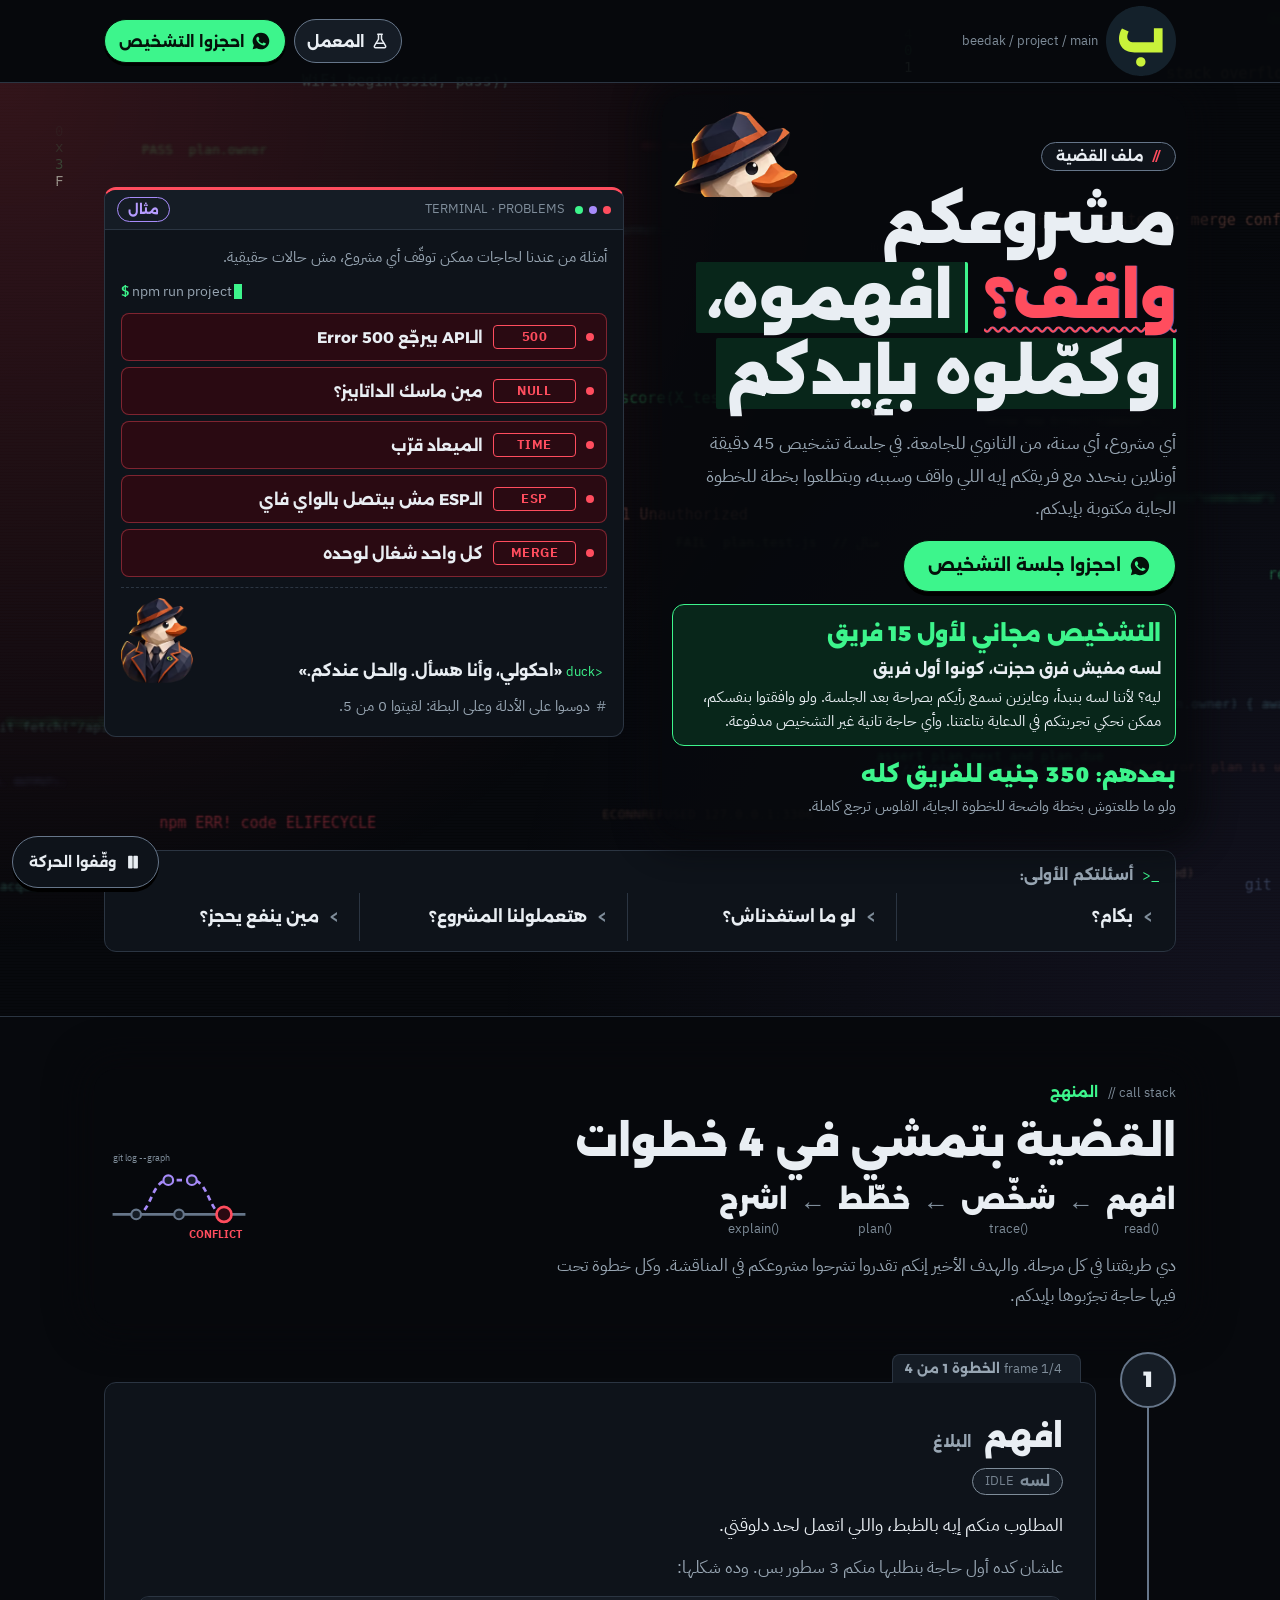
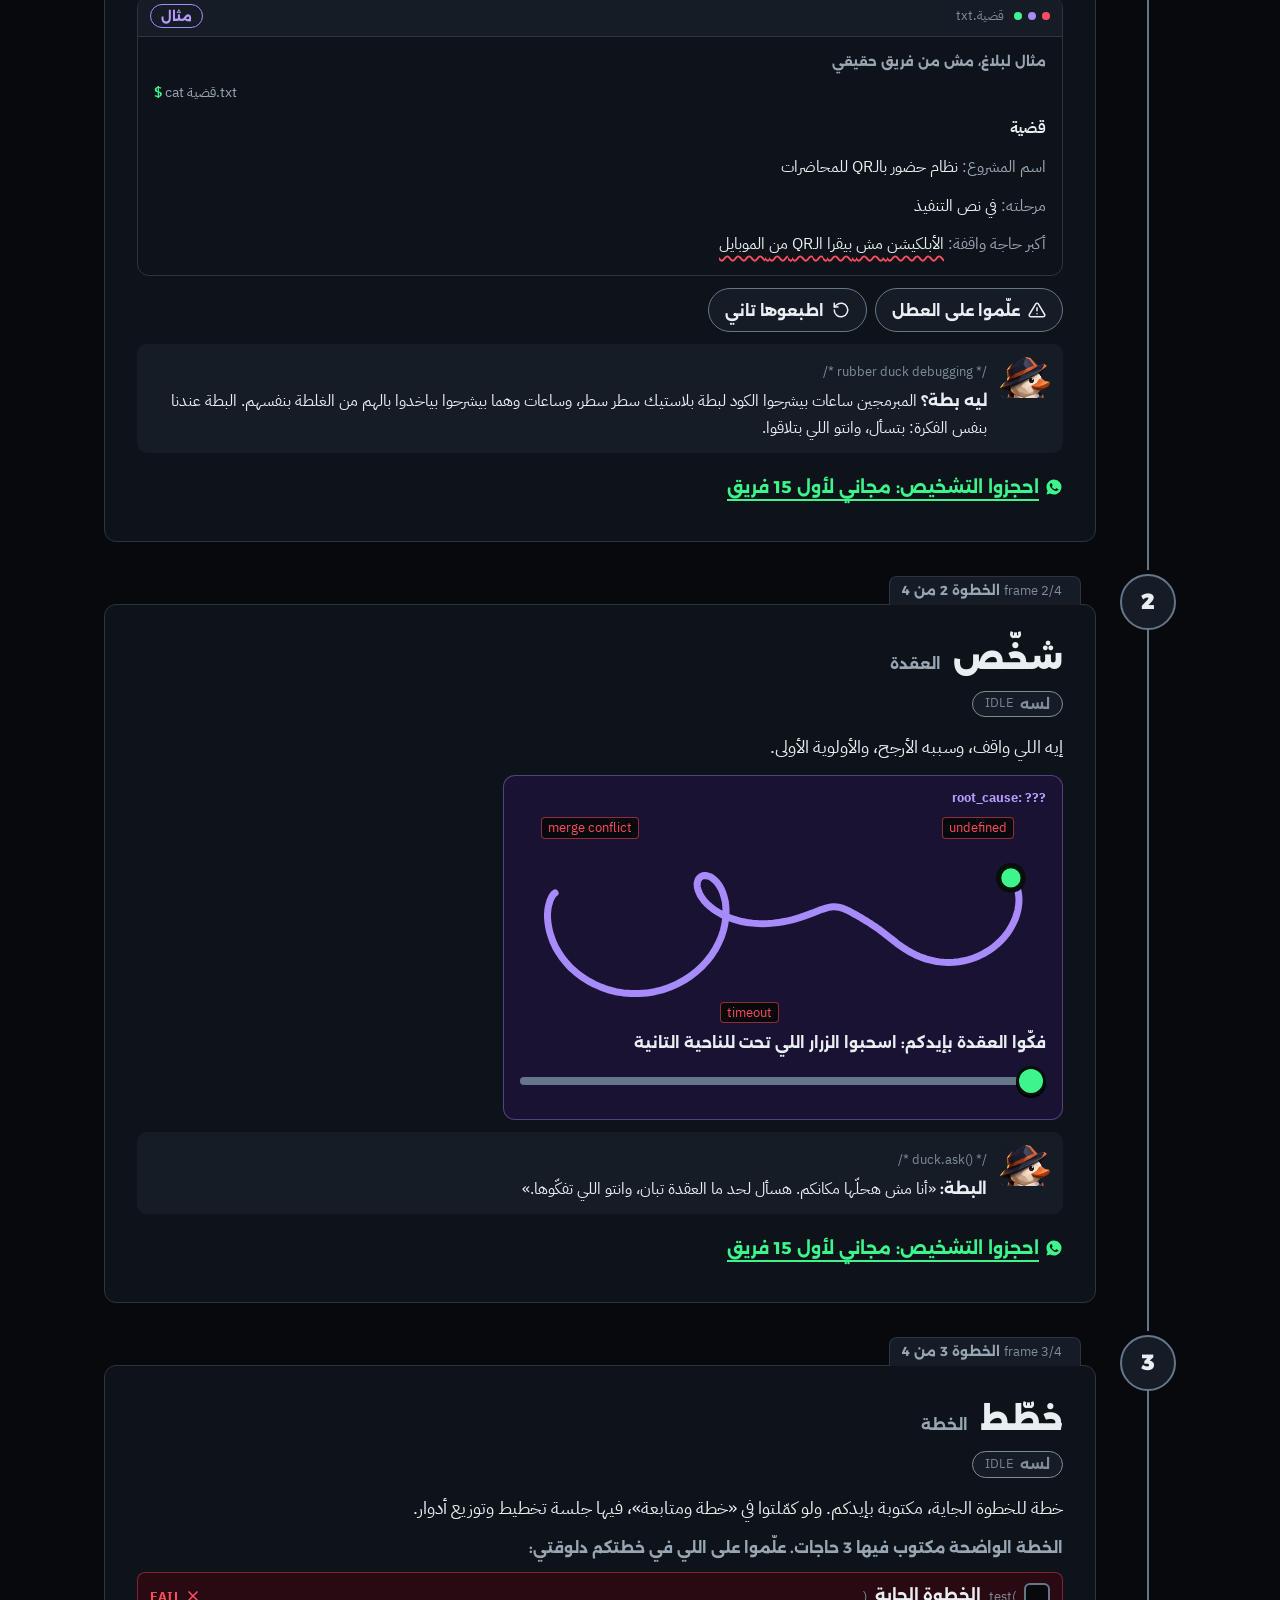
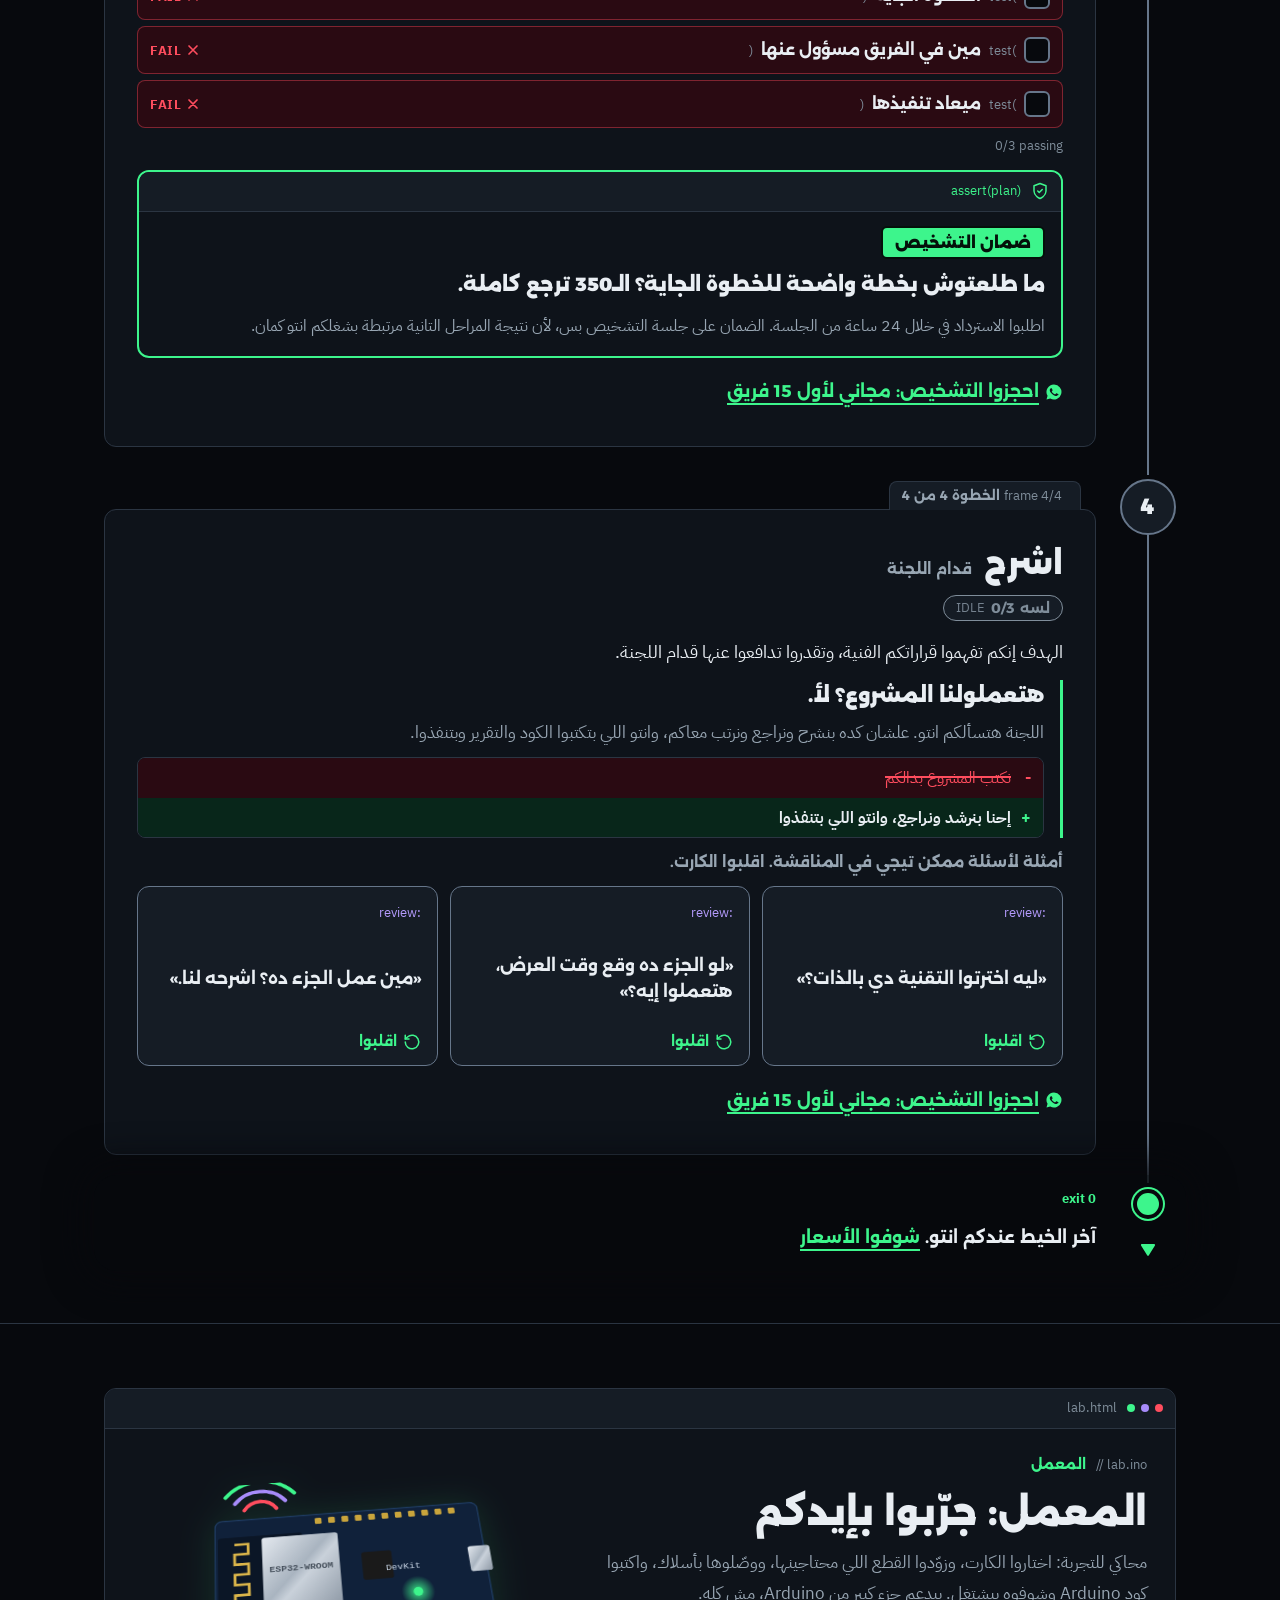
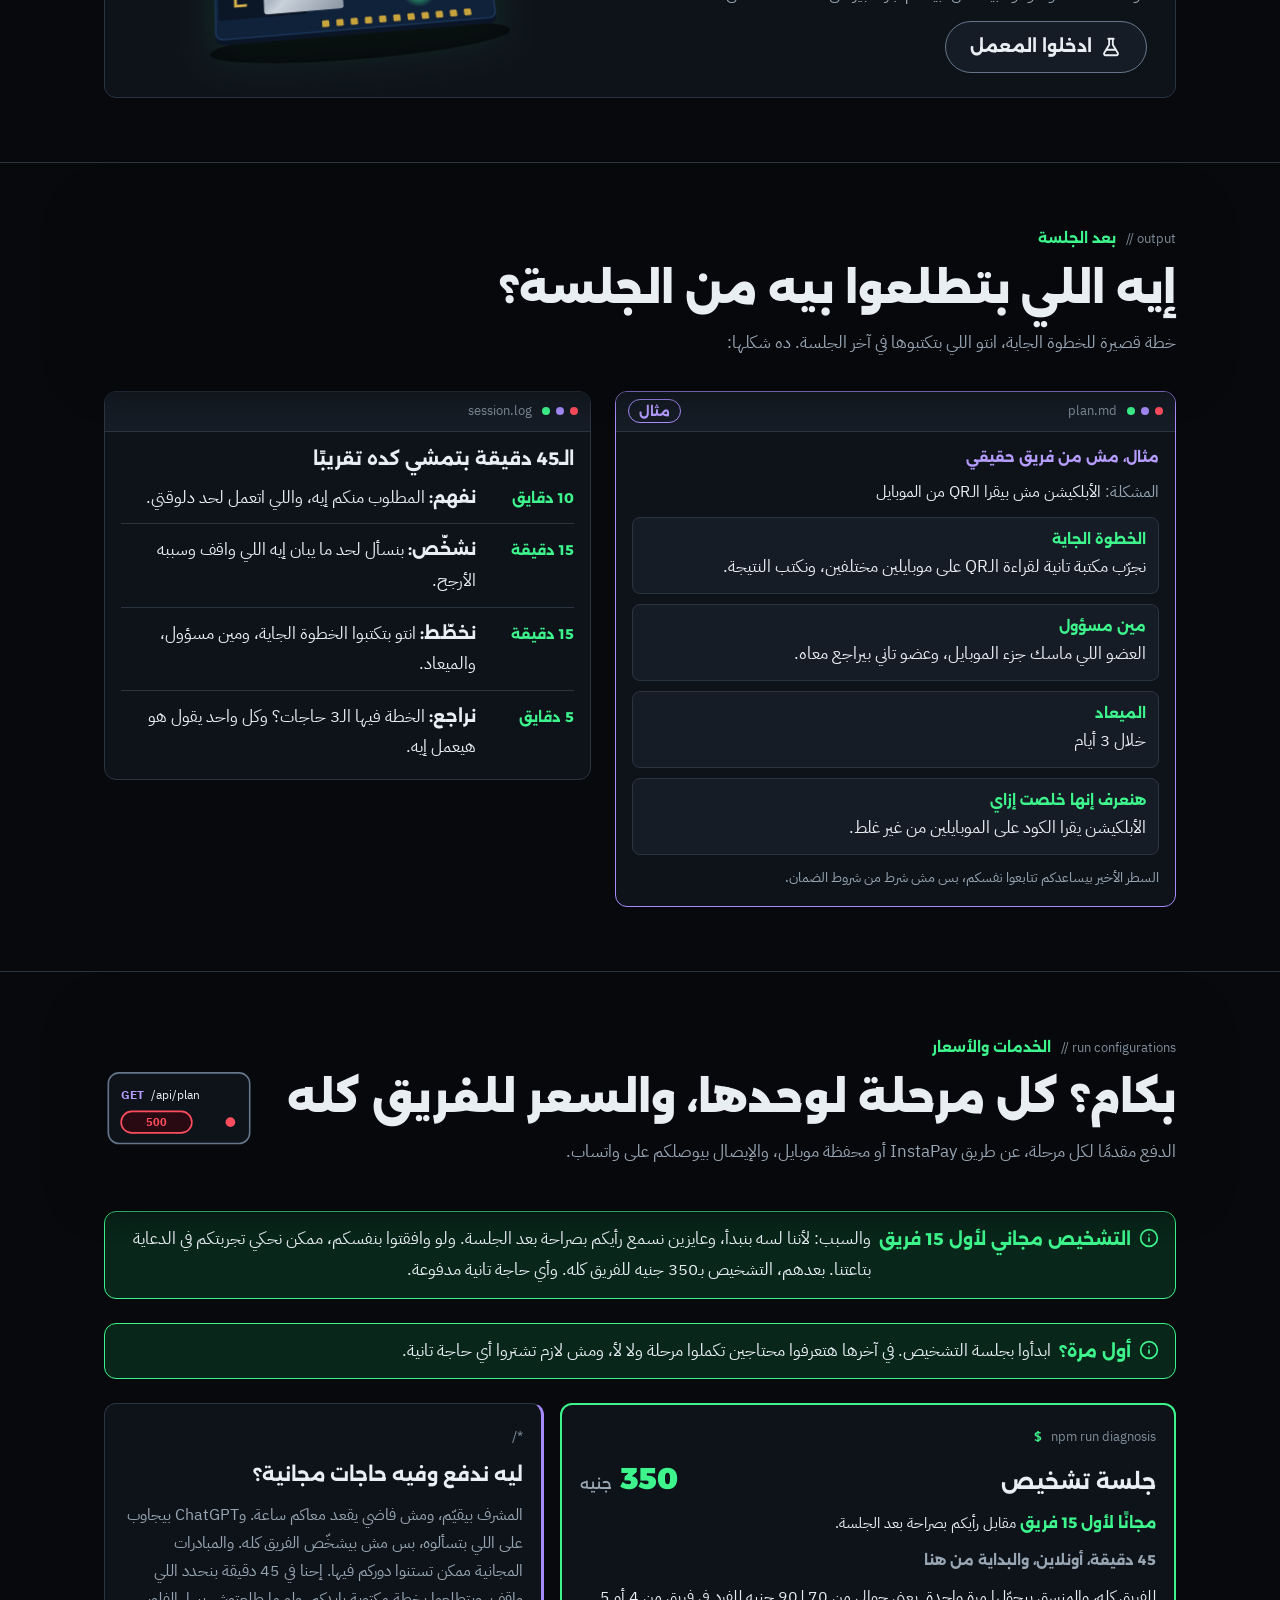
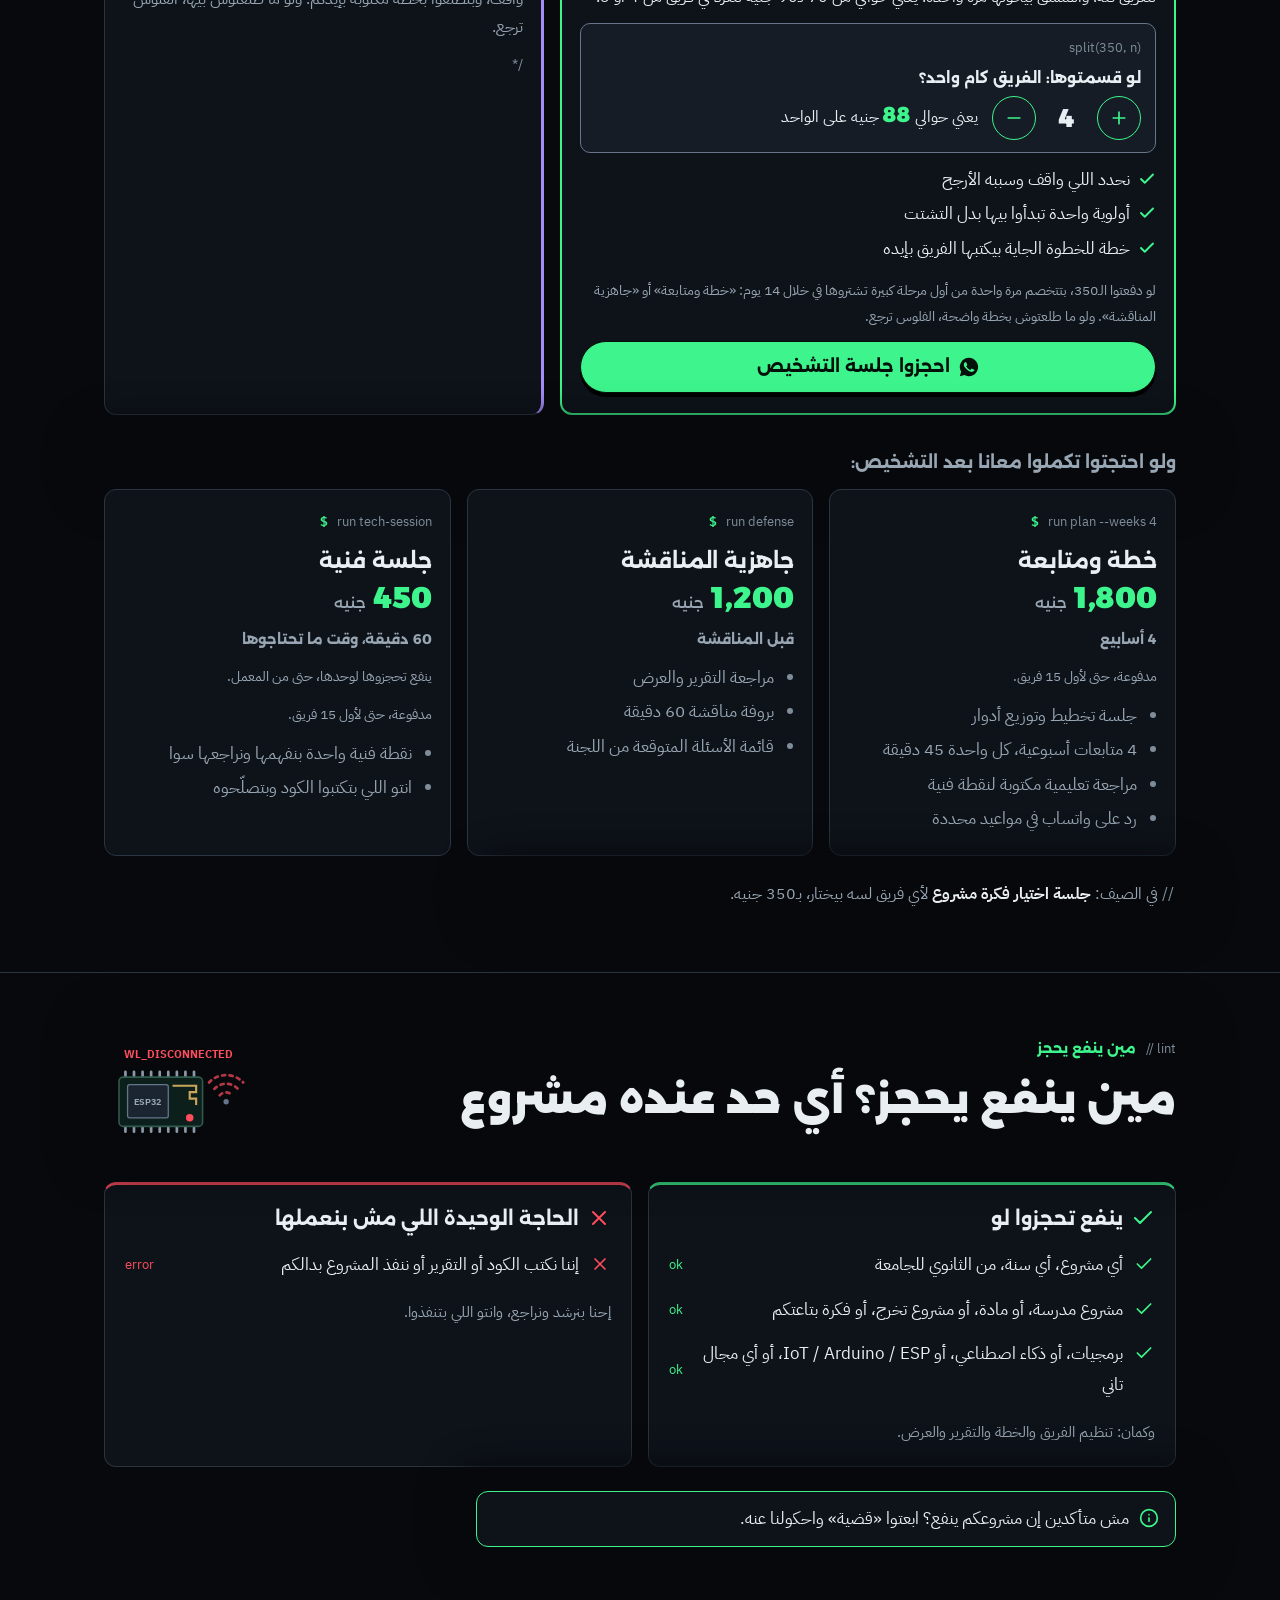
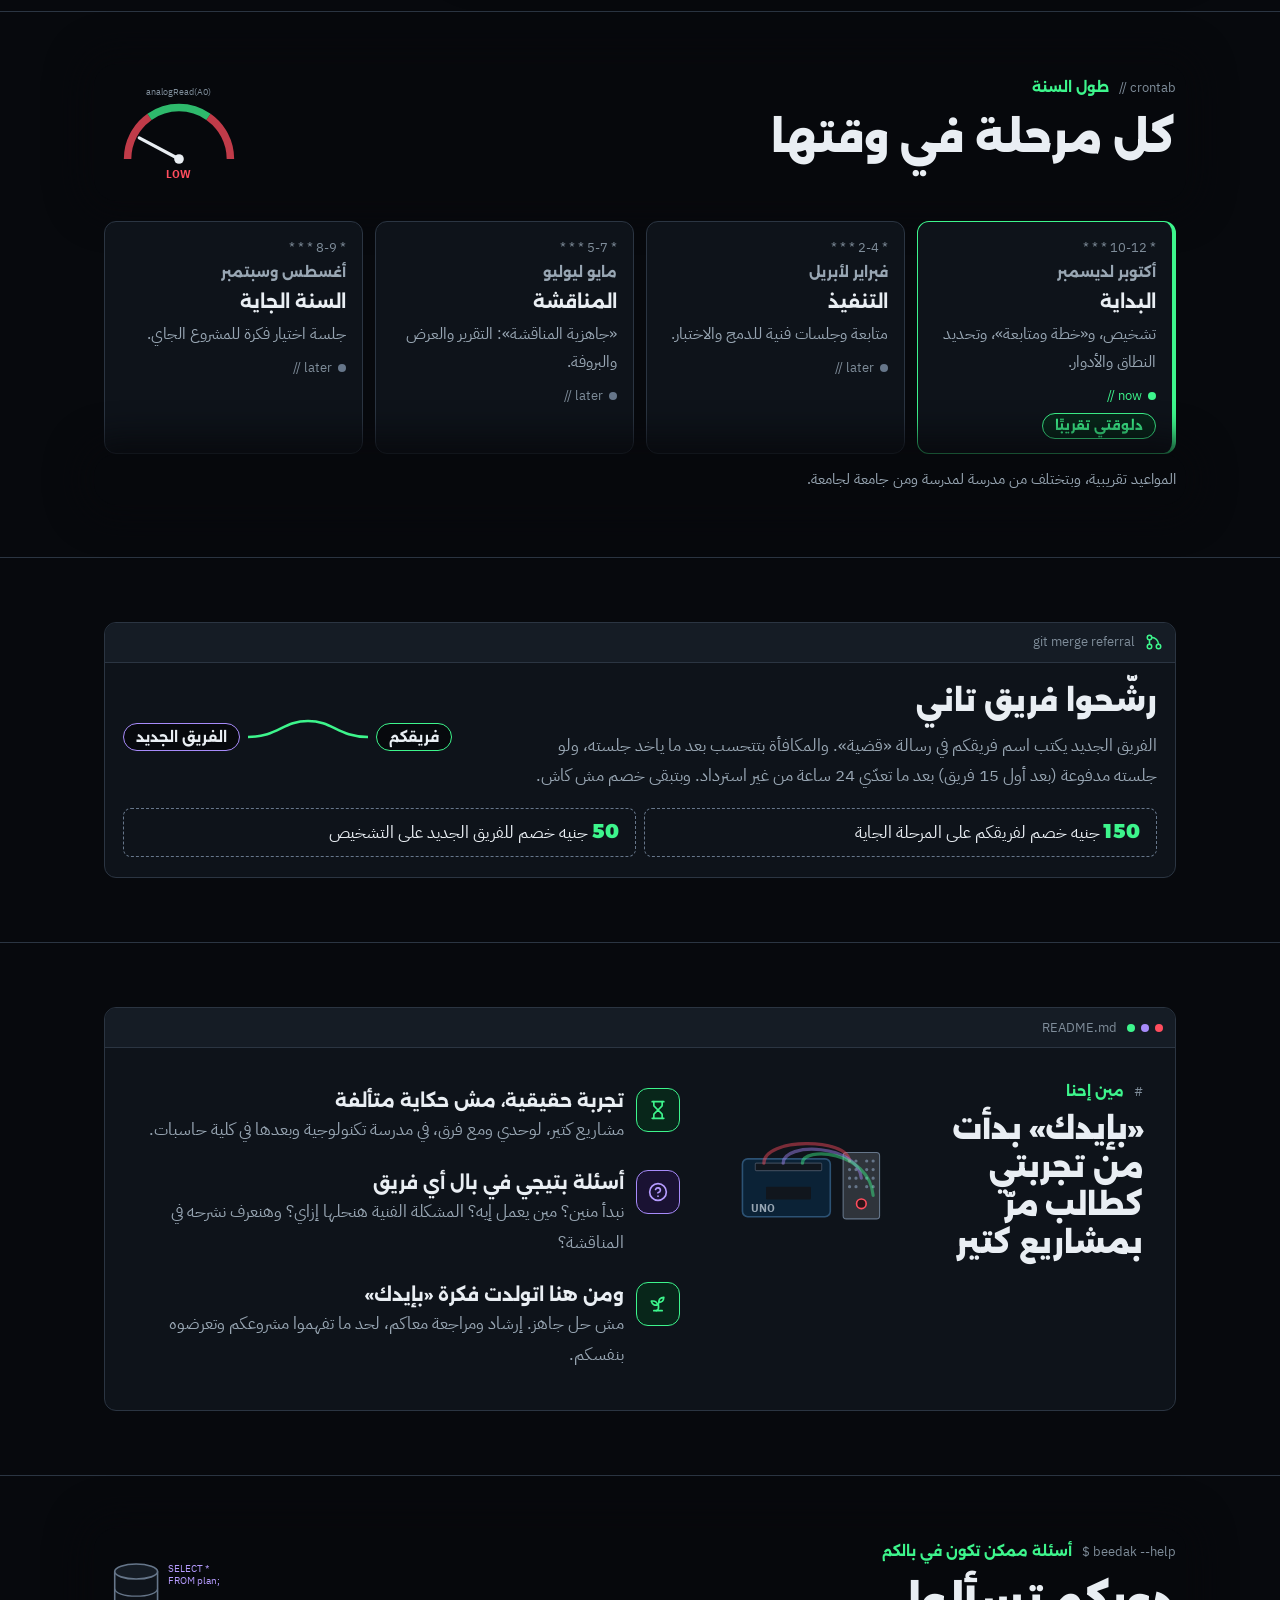
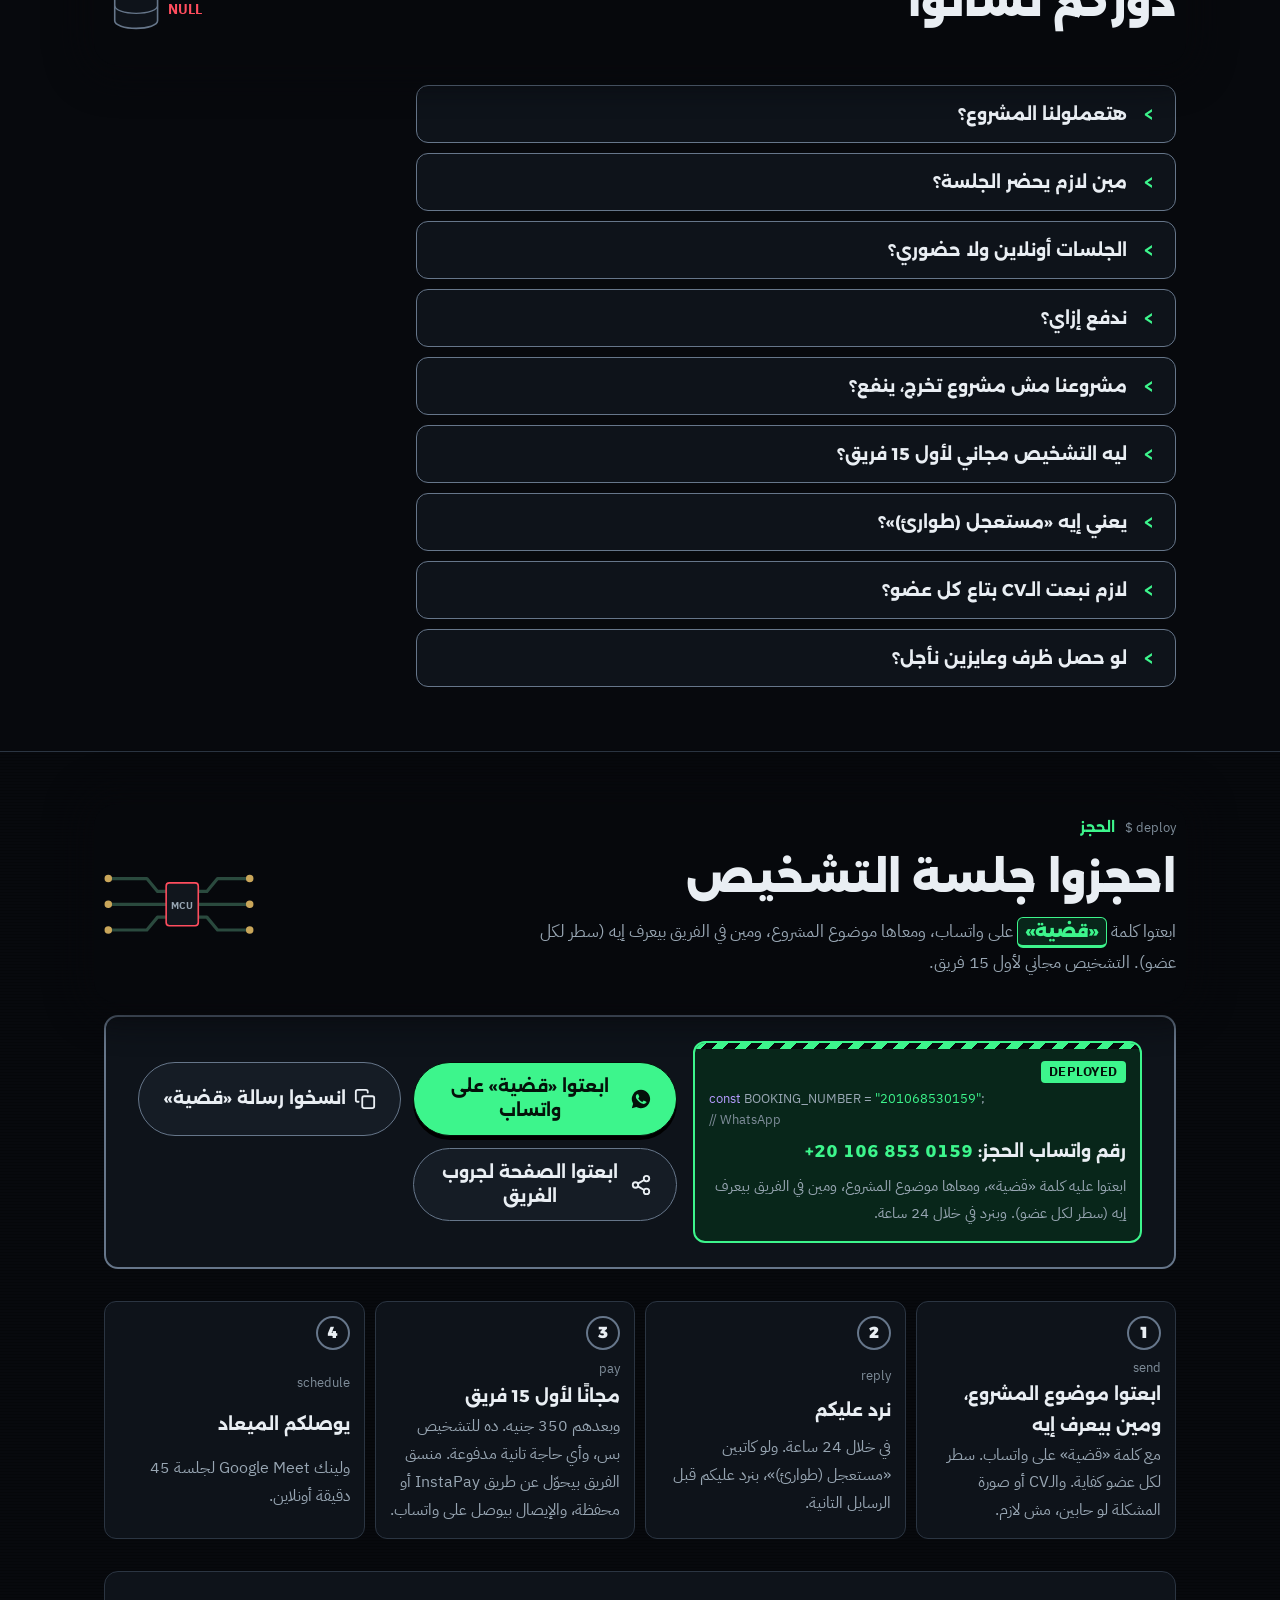
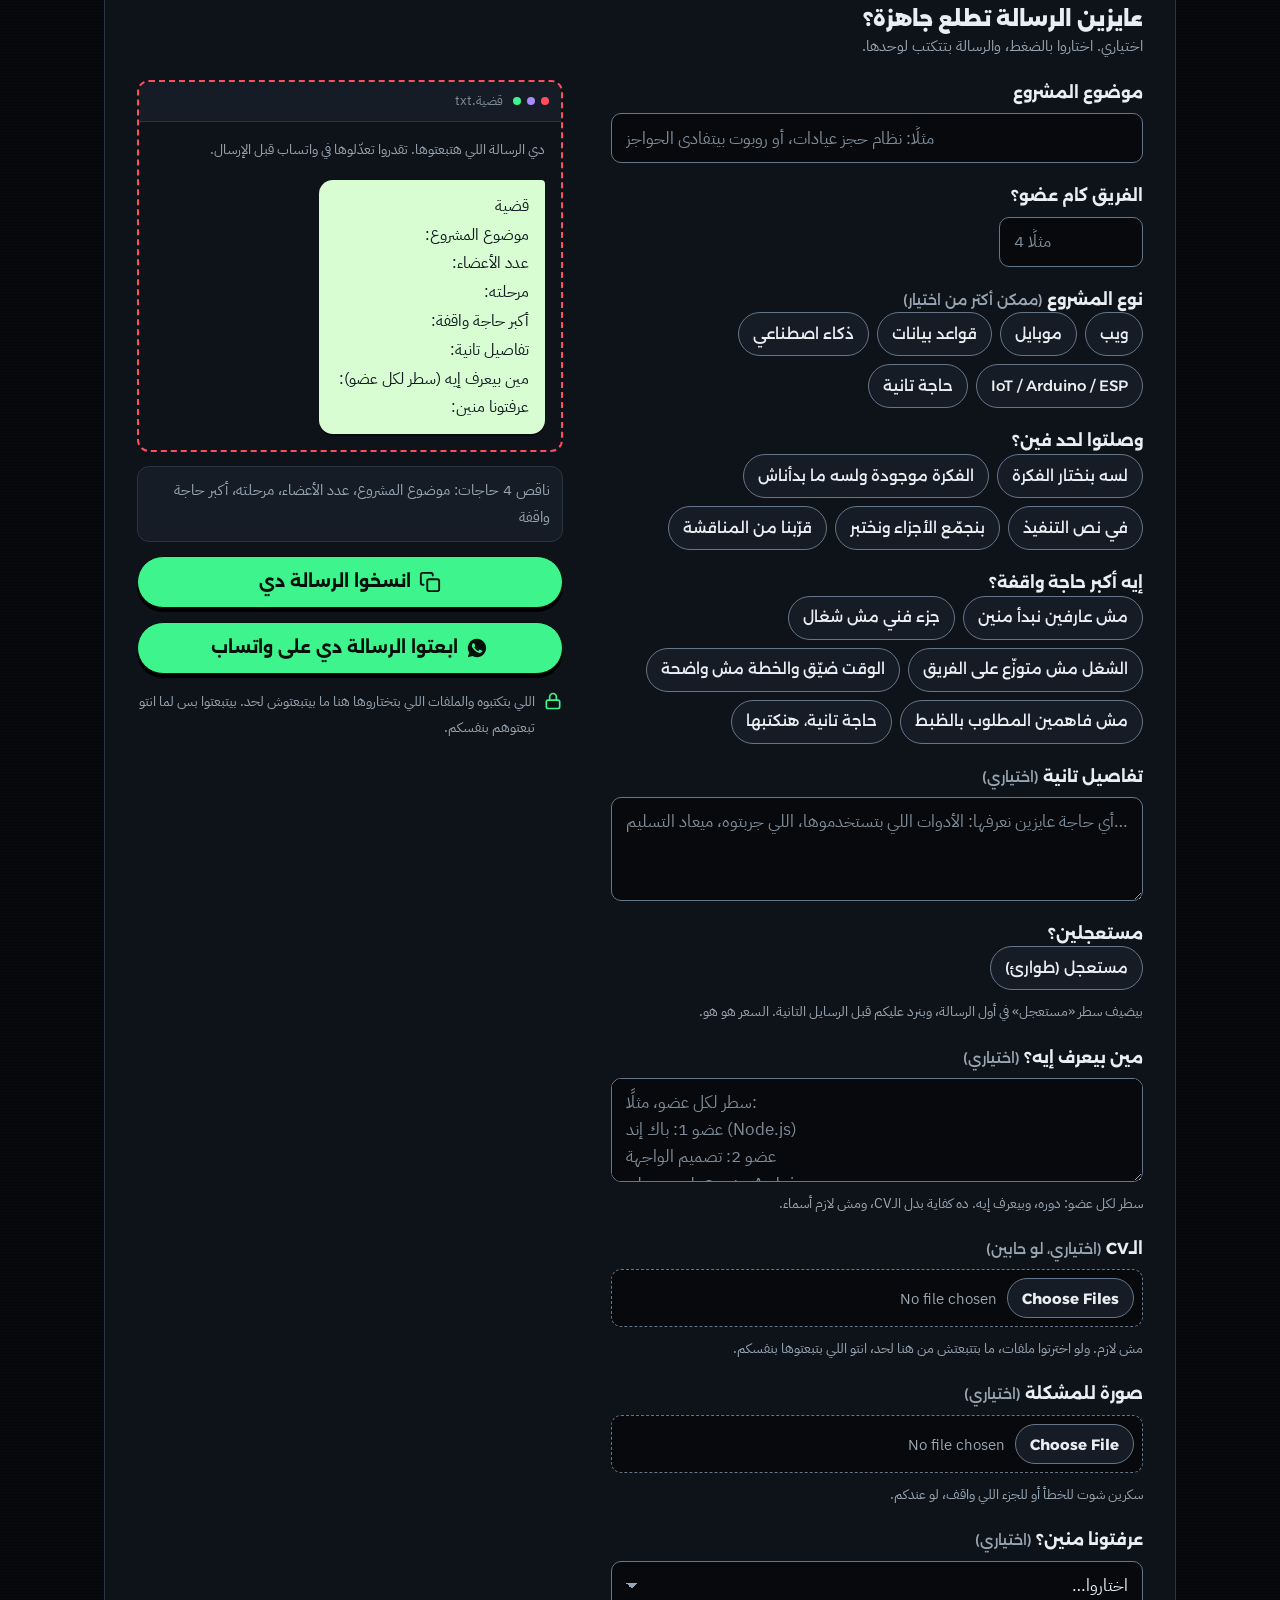
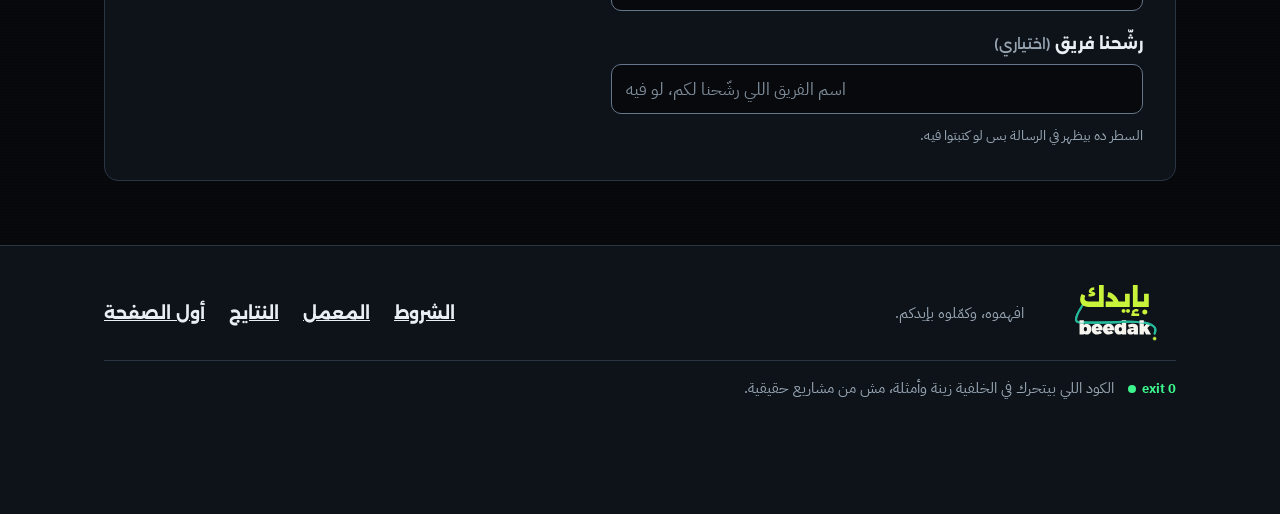
==== commit ada81ff3: "Optional CV, lead source, example plan, cookie-free analytics - CV optional; "مين بيعرف إيه" line pe" ====
--- a/index.html
+++ b/index.html
@@ -39,6 +39,21 @@
   }
 })();
 </script>
+<script>
+/* Cookie-free visit counts: Vercel Web Analytics (no cookies, no personal data). window.va queues calls until the script loads.
+   The same-origin script exists only on the deployed site (enable "Web Analytics" once in the Vercel dashboard), so it is not
+   requested from localhost or a local file: no 404 in the console. If it is blocked, window.va just keeps queueing. */
+window.va = window.va || function () { (window.vaq = window.vaq || []).push(arguments); };
+(function () {
+  try {
+    var h = location.hostname;
+    if (!/^https?:$/.test(location.protocol) || !h || h === 'localhost' || h === '127.0.0.1' || h === '[::1]' || /\.localhost$/.test(h)) return;
+    var s = document.createElement('script');
+    s.defer = true; s.src = '/_vercel/insights/script.js';
+    document.head.appendChild(s);
+  } catch (e) { /* analytics is optional */ }
+})();
+</script>
 <link rel="stylesheet" href="assets/css/styles.css">
 <script src="assets/js/app.js" defer></script>
 </head>
@@ -81,7 +96,7 @@
     <bdi class="crumb tok" dir="ltr" aria-hidden="true">beedak / project / main</bdi>
     <div class="top-actions">
       <a class="btn-ghost top-lab" href="lab.html"><svg class="i" aria-hidden="true" focusable="false"><use href="#i-lab"/></svg>المعمل</a>
-      <a class="btn btn-sm" href="https://wa.me/201068530159?text=%D9%82%D8%B6%D9%8A%D8%A9%0A%D9%85%D9%88%D8%B6%D9%88%D8%B9%20%D8%A7%D9%84%D9%85%D8%B4%D8%B1%D9%88%D8%B9%3A%20%0A%D8%B9%D8%AF%D8%AF%20%D8%A7%D9%84%D8%A3%D8%B9%D8%B6%D8%A7%D8%A1%3A%20%0A%D9%85%D8%B1%D8%AD%D9%84%D8%AA%D9%87%3A%20%0A%D8%A3%D9%83%D8%A8%D8%B1%20%D8%AD%D8%A7%D8%AC%D8%A9%20%D9%88%D8%A7%D9%82%D9%81%D8%A9%3A%20%0A%D8%AA%D9%81%D8%A7%D8%B5%D9%8A%D9%84%20%D8%AA%D8%A7%D9%86%D9%8A%D8%A9%3A%20%0A%D8%A7%D9%84%D9%80CV%3A%20%D9%87%D9%86%D8%A8%D8%B9%D8%AA%20CV%20%D9%84%D9%83%D9%84%20%D8%B9%D8%B6%D9%88%20%D9%81%D9%8A%20%D9%86%D9%81%D8%B3%20%D8%A7%D9%84%D8%B4%D8%A7%D8%AA" data-wa target="_blank" rel="noopener"><svg class="i" aria-hidden="true" focusable="false"><use href="#i-chat"/></svg>احجزوا التشخيص<span class="sr-only">، بيفتح واتساب</span></a>
+      <a class="btn btn-sm" href="https://wa.me/201068530159?text=%D9%82%D8%B6%D9%8A%D8%A9%0A%D9%85%D9%88%D8%B6%D9%88%D8%B9%20%D8%A7%D9%84%D9%85%D8%B4%D8%B1%D9%88%D8%B9%3A%20%0A%D8%B9%D8%AF%D8%AF%20%D8%A7%D9%84%D8%A3%D8%B9%D8%B6%D8%A7%D8%A1%3A%20%0A%D9%85%D8%B1%D8%AD%D9%84%D8%AA%D9%87%3A%20%0A%D8%A3%D9%83%D8%A8%D8%B1%20%D8%AD%D8%A7%D8%AC%D8%A9%20%D9%88%D8%A7%D9%82%D9%81%D8%A9%3A%20%0A%D8%AA%D9%81%D8%A7%D8%B5%D9%8A%D9%84%20%D8%AA%D8%A7%D9%86%D9%8A%D8%A9%3A%20%0A%D9%85%D9%8A%D9%86%20%D8%A8%D9%8A%D8%B9%D8%B1%D9%81%20%D8%A5%D9%8A%D9%87%20(%D8%B3%D8%B7%D8%B1%20%D9%84%D9%83%D9%84%20%D8%B9%D8%B6%D9%88)%3A%20%0A%D8%B9%D8%B1%D9%81%D8%AA%D9%88%D9%86%D8%A7%20%D9%85%D9%86%D9%8A%D9%86%3A%20" data-wa target="_blank" rel="noopener"><svg class="i" aria-hidden="true" focusable="false"><use href="#i-chat"/></svg>احجزوا التشخيص<span class="sr-only">، بيفتح واتساب</span></a>
     </div>
   </div>
 </header>
@@ -107,7 +122,7 @@
         <p class="sub">أي مشروع، أي سنة، من الثانوي للجامعة. في جلسة تشخيص 45 دقيقة أونلاين بنحدد مع فريقكم إيه اللي واقف وسببه، وبتطلعوا بخطة للخطوة الجاية مكتوبة بإيدكم.</p>
         <div class="hero-actions" id="hero-actions">
           <div class="cta-box">
-            <a class="btn btn-shine" href="https://wa.me/201068530159?text=%D9%82%D8%B6%D9%8A%D8%A9%0A%D9%85%D9%88%D8%B6%D9%88%D8%B9%20%D8%A7%D9%84%D9%85%D8%B4%D8%B1%D9%88%D8%B9%3A%20%0A%D8%B9%D8%AF%D8%AF%20%D8%A7%D9%84%D8%A3%D8%B9%D8%B6%D8%A7%D8%A1%3A%20%0A%D9%85%D8%B1%D8%AD%D9%84%D8%AA%D9%87%3A%20%0A%D8%A3%D9%83%D8%A8%D8%B1%20%D8%AD%D8%A7%D8%AC%D8%A9%20%D9%88%D8%A7%D9%82%D9%81%D8%A9%3A%20%0A%D8%AA%D9%81%D8%A7%D8%B5%D9%8A%D9%84%20%D8%AA%D8%A7%D9%86%D9%8A%D8%A9%3A%20%0A%D8%A7%D9%84%D9%80CV%3A%20%D9%87%D9%86%D8%A8%D8%B9%D8%AA%20CV%20%D9%84%D9%83%D9%84%20%D8%B9%D8%B6%D9%88%20%D9%81%D9%8A%20%D9%86%D9%81%D8%B3%20%D8%A7%D9%84%D8%B4%D8%A7%D8%AA" data-wa target="_blank" rel="noopener"><svg class="i" aria-hidden="true" focusable="false"><use href="#i-chat"/></svg>احجزوا جلسة التشخيص<span class="sr-only">، بيفتح واتساب</span></a>
+            <a class="btn btn-shine" href="https://wa.me/201068530159?text=%D9%82%D8%B6%D9%8A%D8%A9%0A%D9%85%D9%88%D8%B6%D9%88%D8%B9%20%D8%A7%D9%84%D9%85%D8%B4%D8%B1%D9%88%D8%B9%3A%20%0A%D8%B9%D8%AF%D8%AF%20%D8%A7%D9%84%D8%A3%D8%B9%D8%B6%D8%A7%D8%A1%3A%20%0A%D9%85%D8%B1%D8%AD%D9%84%D8%AA%D9%87%3A%20%0A%D8%A3%D9%83%D8%A8%D8%B1%20%D8%AD%D8%A7%D8%AC%D8%A9%20%D9%88%D8%A7%D9%82%D9%81%D8%A9%3A%20%0A%D8%AA%D9%81%D8%A7%D8%B5%D9%8A%D9%84%20%D8%AA%D8%A7%D9%86%D9%8A%D8%A9%3A%20%0A%D9%85%D9%8A%D9%86%20%D8%A8%D9%8A%D8%B9%D8%B1%D9%81%20%D8%A5%D9%8A%D9%87%20(%D8%B3%D8%B7%D8%B1%20%D9%84%D9%83%D9%84%20%D8%B9%D8%B6%D9%88)%3A%20%0A%D8%B9%D8%B1%D9%81%D8%AA%D9%88%D9%86%D8%A7%20%D9%85%D9%86%D9%8A%D9%86%3A%20" data-wa target="_blank" rel="noopener"><svg class="i" aria-hidden="true" focusable="false"><use href="#i-chat"/></svg>احجزوا جلسة التشخيص<span class="sr-only">، بيفتح واتساب</span></a>
             <span class="cta-ring" aria-hidden="true"></span>
           </div>
           <p class="free-first" id="free-first"><b id="free-title">التشخيص مجاني لأول 15&nbsp;فريق</b><span class="free-count when-app" id="free-count" hidden></span><span id="free-why">ليه؟ لأننا لسه بنبدأ، وعايزين نسمع رأيكم بصراحة بعد الجلسة. ولو وافقتوا بنفسكم، ممكن نحكي تجربتكم في الدعاية بتاعتنا. وأي حاجة تانية غير التشخيص مدفوعة.</span></p>
@@ -142,7 +157,7 @@
               </picture>
             </button>
           </div>
-          <p class="all-found when-app" id="all-found" hidden><a class="link wa-inline" href="https://wa.me/201068530159?text=%D9%82%D8%B6%D9%8A%D8%A9%0A%D9%85%D9%88%D8%B6%D9%88%D8%B9%20%D8%A7%D9%84%D9%85%D8%B4%D8%B1%D9%88%D8%B9%3A%20%0A%D8%B9%D8%AF%D8%AF%20%D8%A7%D9%84%D8%A3%D8%B9%D8%B6%D8%A7%D8%A1%3A%20%0A%D9%85%D8%B1%D8%AD%D9%84%D8%AA%D9%87%3A%20%0A%D8%A3%D9%83%D8%A8%D8%B1%20%D8%AD%D8%A7%D8%AC%D8%A9%20%D9%88%D8%A7%D9%82%D9%81%D8%A9%3A%20%0A%D8%AA%D9%81%D8%A7%D8%B5%D9%8A%D9%84%20%D8%AA%D8%A7%D9%86%D9%8A%D8%A9%3A%20%0A%D8%A7%D9%84%D9%80CV%3A%20%D9%87%D9%86%D8%A8%D8%B9%D8%AA%20CV%20%D9%84%D9%83%D9%84%20%D8%B9%D8%B6%D9%88%20%D9%81%D9%8A%20%D9%86%D9%81%D8%B3%20%D8%A7%D9%84%D8%B4%D8%A7%D8%AA" data-wa target="_blank" rel="noopener"><svg class="i" aria-hidden="true" focusable="false"><use href="#i-chat"/></svg>احجزوا التشخيص<span class="sr-only">، بيفتح واتساب</span></a></p>
+          <p class="all-found when-app" id="all-found" hidden><a class="link wa-inline" href="https://wa.me/201068530159?text=%D9%82%D8%B6%D9%8A%D8%A9%0A%D9%85%D9%88%D8%B6%D9%88%D8%B9%20%D8%A7%D9%84%D9%85%D8%B4%D8%B1%D9%88%D8%B9%3A%20%0A%D8%B9%D8%AF%D8%AF%20%D8%A7%D9%84%D8%A3%D8%B9%D8%B6%D8%A7%D8%A1%3A%20%0A%D9%85%D8%B1%D8%AD%D9%84%D8%AA%D9%87%3A%20%0A%D8%A3%D9%83%D8%A8%D8%B1%20%D8%AD%D8%A7%D8%AC%D8%A9%20%D9%88%D8%A7%D9%82%D9%81%D8%A9%3A%20%0A%D8%AA%D9%81%D8%A7%D8%B5%D9%8A%D9%84%20%D8%AA%D8%A7%D9%86%D9%8A%D8%A9%3A%20%0A%D9%85%D9%8A%D9%86%20%D8%A8%D9%8A%D8%B9%D8%B1%D9%81%20%D8%A5%D9%8A%D9%87%20(%D8%B3%D8%B7%D8%B1%20%D9%84%D9%83%D9%84%20%D8%B9%D8%B6%D9%88)%3A%20%0A%D8%B9%D8%B1%D9%81%D8%AA%D9%88%D9%86%D8%A7%20%D9%85%D9%86%D9%8A%D9%86%3A%20" data-wa target="_blank" rel="noopener"><svg class="i" aria-hidden="true" focusable="false"><use href="#i-chat"/></svg>احجزوا التشخيص<span class="sr-only">، بيفتح واتساب</span></a></p>
           <p class="term-count when-app"><bdi class="tok" dir="ltr" aria-hidden="true">#</bdi> <span id="desk-count">دوسوا على الأدلة وعلى البطة: لقيتوا 0 من 5.</span></p>
         </div>
       </div>
@@ -219,7 +234,7 @@
                   <p><b>ليه بطة؟</b> المبرمجين ساعات بيشرحوا الكود لبطة بلاستيك سطر سطر، وساعات وهما بيشرحوا بياخدوا بالهم من الغلطة بنفسهم. البطة عندنا بنفس الفكرة: بتسأل، وانتو اللي بتلاقوا.</p>
                 </div>
               </div>
-              <a class="link mini wa-inline" href="https://wa.me/201068530159?text=%D9%82%D8%B6%D9%8A%D8%A9%0A%D9%85%D9%88%D8%B6%D9%88%D8%B9%20%D8%A7%D9%84%D9%85%D8%B4%D8%B1%D9%88%D8%B9%3A%20%0A%D8%B9%D8%AF%D8%AF%20%D8%A7%D9%84%D8%A3%D8%B9%D8%B6%D8%A7%D8%A1%3A%20%0A%D9%85%D8%B1%D8%AD%D9%84%D8%AA%D9%87%3A%20%0A%D8%A3%D9%83%D8%A8%D8%B1%20%D8%AD%D8%A7%D8%AC%D8%A9%20%D9%88%D8%A7%D9%82%D9%81%D8%A9%3A%20%0A%D8%AA%D9%81%D8%A7%D8%B5%D9%8A%D9%84%20%D8%AA%D8%A7%D9%86%D9%8A%D8%A9%3A%20%0A%D8%A7%D9%84%D9%80CV%3A%20%D9%87%D9%86%D8%A8%D8%B9%D8%AA%20CV%20%D9%84%D9%83%D9%84%20%D8%B9%D8%B6%D9%88%20%D9%81%D9%8A%20%D9%86%D9%81%D8%B3%20%D8%A7%D9%84%D8%B4%D8%A7%D8%AA" data-wa target="_blank" rel="noopener"><svg class="i" aria-hidden="true" focusable="false"><use href="#i-chat"/></svg>احجزوا التشخيص: مجاني لأول 15 فريق<span class="sr-only">، بيفتح واتساب</span></a>
+              <a class="link mini wa-inline" href="https://wa.me/201068530159?text=%D9%82%D8%B6%D9%8A%D8%A9%0A%D9%85%D9%88%D8%B6%D9%88%D8%B9%20%D8%A7%D9%84%D9%85%D8%B4%D8%B1%D9%88%D8%B9%3A%20%0A%D8%B9%D8%AF%D8%AF%20%D8%A7%D9%84%D8%A3%D8%B9%D8%B6%D8%A7%D8%A1%3A%20%0A%D9%85%D8%B1%D8%AD%D9%84%D8%AA%D9%87%3A%20%0A%D8%A3%D9%83%D8%A8%D8%B1%20%D8%AD%D8%A7%D8%AC%D8%A9%20%D9%88%D8%A7%D9%82%D9%81%D8%A9%3A%20%0A%D8%AA%D9%81%D8%A7%D8%B5%D9%8A%D9%84%20%D8%AA%D8%A7%D9%86%D9%8A%D8%A9%3A%20%0A%D9%85%D9%8A%D9%86%20%D8%A8%D9%8A%D8%B9%D8%B1%D9%81%20%D8%A5%D9%8A%D9%87%20(%D8%B3%D8%B7%D8%B1%20%D9%84%D9%83%D9%84%20%D8%B9%D8%B6%D9%88)%3A%20%0A%D8%B9%D8%B1%D9%81%D8%AA%D9%88%D9%86%D8%A7%20%D9%85%D9%86%D9%8A%D9%86%3A%20" data-wa target="_blank" rel="noopener"><svg class="i" aria-hidden="true" focusable="false"><use href="#i-chat"/></svg>احجزوا التشخيص: مجاني لأول 15 فريق<span class="sr-only">، بيفتح واتساب</span></a>
             </article>
           </li>
 
@@ -256,7 +271,7 @@
                   <p><b>البطة:</b> «أنا مش هحلّها مكانكم. هسأل لحد ما العقدة تبان، وانتو اللي تفكّوها.»</p>
                 </div>
               </div>
-              <a class="link mini wa-inline" href="https://wa.me/201068530159?text=%D9%82%D8%B6%D9%8A%D8%A9%0A%D9%85%D9%88%D8%B6%D9%88%D8%B9%20%D8%A7%D9%84%D9%85%D8%B4%D8%B1%D9%88%D8%B9%3A%20%0A%D8%B9%D8%AF%D8%AF%20%D8%A7%D9%84%D8%A3%D8%B9%D8%B6%D8%A7%D8%A1%3A%20%0A%D9%85%D8%B1%D8%AD%D9%84%D8%AA%D9%87%3A%20%0A%D8%A3%D9%83%D8%A8%D8%B1%20%D8%AD%D8%A7%D8%AC%D8%A9%20%D9%88%D8%A7%D9%82%D9%81%D8%A9%3A%20%0A%D8%AA%D9%81%D8%A7%D8%B5%D9%8A%D9%84%20%D8%AA%D8%A7%D9%86%D9%8A%D8%A9%3A%20%0A%D8%A7%D9%84%D9%80CV%3A%20%D9%87%D9%86%D8%A8%D8%B9%D8%AA%20CV%20%D9%84%D9%83%D9%84%20%D8%B9%D8%B6%D9%88%20%D9%81%D9%8A%20%D9%86%D9%81%D8%B3%20%D8%A7%D9%84%D8%B4%D8%A7%D8%AA" data-wa target="_blank" rel="noopener"><svg class="i" aria-hidden="true" focusable="false"><use href="#i-chat"/></svg>احجزوا التشخيص: مجاني لأول 15 فريق<span class="sr-only">، بيفتح واتساب</span></a>
+              <a class="link mini wa-inline" href="https://wa.me/201068530159?text=%D9%82%D8%B6%D9%8A%D8%A9%0A%D9%85%D9%88%D8%B6%D9%88%D8%B9%20%D8%A7%D9%84%D9%85%D8%B4%D8%B1%D9%88%D8%B9%3A%20%0A%D8%B9%D8%AF%D8%AF%20%D8%A7%D9%84%D8%A3%D8%B9%D8%B6%D8%A7%D8%A1%3A%20%0A%D9%85%D8%B1%D8%AD%D9%84%D8%AA%D9%87%3A%20%0A%D8%A3%D9%83%D8%A8%D8%B1%20%D8%AD%D8%A7%D8%AC%D8%A9%20%D9%88%D8%A7%D9%82%D9%81%D8%A9%3A%20%0A%D8%AA%D9%81%D8%A7%D8%B5%D9%8A%D9%84%20%D8%AA%D8%A7%D9%86%D9%8A%D8%A9%3A%20%0A%D9%85%D9%8A%D9%86%20%D8%A8%D9%8A%D8%B9%D8%B1%D9%81%20%D8%A5%D9%8A%D9%87%20(%D8%B3%D8%B7%D8%B1%20%D9%84%D9%83%D9%84%20%D8%B9%D8%B6%D9%88)%3A%20%0A%D8%B9%D8%B1%D9%81%D8%AA%D9%88%D9%86%D8%A7%20%D9%85%D9%86%D9%8A%D9%86%3A%20" data-wa target="_blank" rel="noopener"><svg class="i" aria-hidden="true" focusable="false"><use href="#i-chat"/></svg>احجزوا التشخيص: مجاني لأول 15 فريق<span class="sr-only">، بيفتح واتساب</span></a>
             </article>
           </li>
 
@@ -286,7 +301,7 @@
                   <p>اطلبوا الاسترداد في خلال 24 ساعة من الجلسة. الضمان على جلسة التشخيص بس، لأن نتيجة المراحل التانية مرتبطة بشغلكم انتو كمان.</p>
                 </div>
               </div>
-              <a class="link mini wa-inline" href="https://wa.me/201068530159?text=%D9%82%D8%B6%D9%8A%D8%A9%0A%D9%85%D9%88%D8%B6%D9%88%D8%B9%20%D8%A7%D9%84%D9%85%D8%B4%D8%B1%D9%88%D8%B9%3A%20%0A%D8%B9%D8%AF%D8%AF%20%D8%A7%D9%84%D8%A3%D8%B9%D8%B6%D8%A7%D8%A1%3A%20%0A%D9%85%D8%B1%D8%AD%D9%84%D8%AA%D9%87%3A%20%0A%D8%A3%D9%83%D8%A8%D8%B1%20%D8%AD%D8%A7%D8%AC%D8%A9%20%D9%88%D8%A7%D9%82%D9%81%D8%A9%3A%20%0A%D8%AA%D9%81%D8%A7%D8%B5%D9%8A%D9%84%20%D8%AA%D8%A7%D9%86%D9%8A%D8%A9%3A%20%0A%D8%A7%D9%84%D9%80CV%3A%20%D9%87%D9%86%D8%A8%D8%B9%D8%AA%20CV%20%D9%84%D9%83%D9%84%20%D8%B9%D8%B6%D9%88%20%D9%81%D9%8A%20%D9%86%D9%81%D8%B3%20%D8%A7%D9%84%D8%B4%D8%A7%D8%AA" data-wa target="_blank" rel="noopener"><svg class="i" aria-hidden="true" focusable="false"><use href="#i-chat"/></svg>احجزوا التشخيص: مجاني لأول 15 فريق<span class="sr-only">، بيفتح واتساب</span></a>
+              <a class="link mini wa-inline" href="https://wa.me/201068530159?text=%D9%82%D8%B6%D9%8A%D8%A9%0A%D9%85%D9%88%D8%B6%D9%88%D8%B9%20%D8%A7%D9%84%D9%85%D8%B4%D8%B1%D9%88%D8%B9%3A%20%0A%D8%B9%D8%AF%D8%AF%20%D8%A7%D9%84%D8%A3%D8%B9%D8%B6%D8%A7%D8%A1%3A%20%0A%D9%85%D8%B1%D8%AD%D9%84%D8%AA%D9%87%3A%20%0A%D8%A3%D9%83%D8%A8%D8%B1%20%D8%AD%D8%A7%D8%AC%D8%A9%20%D9%88%D8%A7%D9%82%D9%81%D8%A9%3A%20%0A%D8%AA%D9%81%D8%A7%D8%B5%D9%8A%D9%84%20%D8%AA%D8%A7%D9%86%D9%8A%D8%A9%3A%20%0A%D9%85%D9%8A%D9%86%20%D8%A8%D9%8A%D8%B9%D8%B1%D9%81%20%D8%A5%D9%8A%D9%87%20(%D8%B3%D8%B7%D8%B1%20%D9%84%D9%83%D9%84%20%D8%B9%D8%B6%D9%88)%3A%20%0A%D8%B9%D8%B1%D9%81%D8%AA%D9%88%D9%86%D8%A7%20%D9%85%D9%86%D9%8A%D9%86%3A%20" data-wa target="_blank" rel="noopener"><svg class="i" aria-hidden="true" focusable="false"><use href="#i-chat"/></svg>احجزوا التشخيص: مجاني لأول 15 فريق<span class="sr-only">، بيفتح واتساب</span></a>
             </article>
           </li>
 
@@ -324,7 +339,7 @@
                   </div>
                 </div>
               </div>
-              <a class="link mini wa-inline" href="https://wa.me/201068530159?text=%D9%82%D8%B6%D9%8A%D8%A9%0A%D9%85%D9%88%D8%B6%D9%88%D8%B9%20%D8%A7%D9%84%D9%85%D8%B4%D8%B1%D9%88%D8%B9%3A%20%0A%D8%B9%D8%AF%D8%AF%20%D8%A7%D9%84%D8%A3%D8%B9%D8%B6%D8%A7%D8%A1%3A%20%0A%D9%85%D8%B1%D8%AD%D9%84%D8%AA%D9%87%3A%20%0A%D8%A3%D9%83%D8%A8%D8%B1%20%D8%AD%D8%A7%D8%AC%D8%A9%20%D9%88%D8%A7%D9%82%D9%81%D8%A9%3A%20%0A%D8%AA%D9%81%D8%A7%D8%B5%D9%8A%D9%84%20%D8%AA%D8%A7%D9%86%D9%8A%D8%A9%3A%20%0A%D8%A7%D9%84%D9%80CV%3A%20%D9%87%D9%86%D8%A8%D8%B9%D8%AA%20CV%20%D9%84%D9%83%D9%84%20%D8%B9%D8%B6%D9%88%20%D9%81%D9%8A%20%D9%86%D9%81%D8%B3%20%D8%A7%D9%84%D8%B4%D8%A7%D8%AA" data-wa target="_blank" rel="noopener"><svg class="i" aria-hidden="true" focusable="false"><use href="#i-chat"/></svg>احجزوا التشخيص: مجاني لأول 15 فريق<span class="sr-only">، بيفتح واتساب</span></a>
+              <a class="link mini wa-inline" href="https://wa.me/201068530159?text=%D9%82%D8%B6%D9%8A%D8%A9%0A%D9%85%D9%88%D8%B6%D9%88%D8%B9%20%D8%A7%D9%84%D9%85%D8%B4%D8%B1%D9%88%D8%B9%3A%20%0A%D8%B9%D8%AF%D8%AF%20%D8%A7%D9%84%D8%A3%D8%B9%D8%B6%D8%A7%D8%A1%3A%20%0A%D9%85%D8%B1%D8%AD%D9%84%D8%AA%D9%87%3A%20%0A%D8%A3%D9%83%D8%A8%D8%B1%20%D8%AD%D8%A7%D8%AC%D8%A9%20%D9%88%D8%A7%D9%82%D9%81%D8%A9%3A%20%0A%D8%AA%D9%81%D8%A7%D8%B5%D9%8A%D9%84%20%D8%AA%D8%A7%D9%86%D9%8A%D8%A9%3A%20%0A%D9%85%D9%8A%D9%86%20%D8%A8%D9%8A%D8%B9%D8%B1%D9%81%20%D8%A5%D9%8A%D9%87%20(%D8%B3%D8%B7%D8%B1%20%D9%84%D9%83%D9%84%20%D8%B9%D8%B6%D9%88)%3A%20%0A%D8%B9%D8%B1%D9%81%D8%AA%D9%88%D9%86%D8%A7%20%D9%85%D9%86%D9%8A%D9%86%3A%20" data-wa target="_blank" rel="noopener"><svg class="i" aria-hidden="true" focusable="false"><use href="#i-chat"/></svg>احجزوا التشخيص: مجاني لأول 15 فريق<span class="sr-only">، بيفتح واتساب</span></a>
             </article>
           </li>
         </ol>
@@ -353,7 +368,7 @@
           <div class="teaser-text">
             <p class="eyebrow"><bdi class="tok" dir="ltr" aria-hidden="true">// lab.ino</bdi> المعمل</p>
             <h2 id="lab-title">المعمل: جرّبوا بإيدكم</h2>
-            <p class="lede">محاكي للتجربة: اختاروا الكارت، وزوّدوا القطع اللي محتاجينها، ووصّلوها بأسلاك، واكتبوا كود <bdi>Arduino</bdi> حقيقي وشوفوه بيشتغل.</p>
+            <p class="lede">محاكي للتجربة: اختاروا الكارت، وزوّدوا القطع اللي محتاجينها، ووصّلوها بأسلاك، واكتبوا كود <bdi>Arduino</bdi> وشوفوه بيشتغل. بيدعم جزء كبير من <bdi>Arduino</bdi>، مش كله.</p>
             <a class="btn btn-quiet lab-enter" href="lab.html"><svg class="i" aria-hidden="true" focusable="false"><use href="#i-lab"/></svg>ادخلوا المعمل</a>
           </div>
           <div class="teaser-pic" aria-hidden="true">
@@ -389,6 +404,54 @@
   </section>
 
 
+  <!-- What you leave with (batch 3, 19 Nov 2026): ONE example plan, labelled as an example (not a real team), and the 45-minute agenda.
+       The plan follows the same made-up QR case as the report in step 1, and the 3 guarantee items (next step, owner, date).
+       Same example, labels and 10/15/15/5 split as tmp/final_deck.html slide 3 and output/delivery/session_agenda.md (split = proposal, owner to confirm). -->
+  <section id="outcome" class="outcome" aria-labelledby="outcome-title">
+    <div class="wrap">
+      <div class="head scrim">
+        <p class="eyebrow"><bdi class="tok" dir="ltr" aria-hidden="true">// output</bdi> بعد الجلسة</p>
+        <h2 id="outcome-title">إيه اللي بتطلعوا بيه من الجلسة؟</h2>
+        <p class="lede">خطة قصيرة للخطوة الجاية، انتو اللي بتكتبوها في آخر الجلسة. ده شكلها:</p>
+      </div>
+      <div class="outcome-grid">
+        <div class="term plan-ex">
+          <div class="term-bar">
+            <span class="dots" aria-hidden="true"><i></i><i></i><i></i></span>
+            <bdi class="term-title tok" dir="ltr" aria-hidden="true">plan.md</bdi>
+            <span class="ex-pill">مثال</span>
+          </div>
+          <figure class="term-body plan-ex-body">
+            <figcaption class="plan-ex-label">مثال، مش من فريق حقيقي</figcaption>
+            <p class="plan-ex-case"><span>المشكلة:</span> الأبلكيشن مش بيقرا الـQR من الموبايل</p>
+            <dl class="plan-ex-list">
+              <div><dt>الخطوة الجاية</dt><dd>نجرّب مكتبة تانية لقراءة الـQR على موبايلين مختلفين، ونكتب النتيجة.</dd></div>
+              <div><dt>مين مسؤول</dt><dd>العضو اللي ماسك جزء الموبايل، وعضو تاني بيراجع معاه.</dd></div>
+              <div><dt>الميعاد</dt><dd>خلال 3 أيام</dd></div>
+              <div><dt>هنعرف إنها خلصت إزاي</dt><dd>الأبلكيشن يقرا الكود على الموبايلين من غير غلط.</dd></div>
+            </dl>
+            <p class="plan-ex-note">السطر الأخير بيساعدكم تتابعوا نفسكم، بس مش شرط من شروط الضمان.</p>
+          </figure>
+        </div>
+        <div class="term agenda">
+          <div class="term-bar">
+            <span class="dots" aria-hidden="true"><i></i><i></i><i></i></span>
+            <bdi class="term-title tok" dir="ltr" aria-hidden="true">session.log</bdi>
+          </div>
+          <div class="term-body">
+            <h3 class="agenda-title">الـ45 دقيقة بتمشي كده تقريبًا</h3>
+            <ol class="agenda-list">
+              <li><span class="agenda-min num">10 دقايق</span><span><b>نفهم:</b> المطلوب منكم إيه، واللي اتعمل لحد دلوقتي.</span></li>
+              <li><span class="agenda-min num">15 دقيقة</span><span><b>نشخّص:</b> بنسأل لحد ما يبان إيه اللي واقف وسببه الأرجح.</span></li>
+              <li><span class="agenda-min num">15 دقيقة</span><span><b>نخطّط:</b> انتو بتكتبوا الخطوة الجاية، ومين مسؤول، والميعاد.</span></li>
+              <li><span class="agenda-min num">5 دقايق</span><span><b>نراجع:</b> الخطة فيها الـ3 حاجات؟ وكل واحد يقول هو هيعمل إيه.</span></li>
+            </ol>
+          </div>
+        </div>
+      </div>
+    </div>
+  </section>
+
   <!-- Offers: run configurations -->
   <section id="offers" aria-labelledby="offers-title">
     <div class="wrap">
@@ -430,7 +493,7 @@
             <li><svg class="i" aria-hidden="true"><use href="#i-check"/></svg><span>خطة للخطوة الجاية بيكتبها الفريق بإيده</span></li>
           </ul>
           <p class="fine">لو دفعتوا الـ350، بتتخصم مرة واحدة من أول مرحلة كبيرة تشتروها في خلال 14 يوم: «خطة ومتابعة» أو «جاهزية المناقشة». ولو ما طلعتوش بخطة واضحة، الفلوس ترجع.</p>
-          <a class="btn btn-block btn-shine" href="https://wa.me/201068530159?text=%D9%82%D8%B6%D9%8A%D8%A9%0A%D9%85%D9%88%D8%B6%D9%88%D8%B9%20%D8%A7%D9%84%D9%85%D8%B4%D8%B1%D9%88%D8%B9%3A%20%0A%D8%B9%D8%AF%D8%AF%20%D8%A7%D9%84%D8%A3%D8%B9%D8%B6%D8%A7%D8%A1%3A%20%0A%D9%85%D8%B1%D8%AD%D9%84%D8%AA%D9%87%3A%20%0A%D8%A3%D9%83%D8%A8%D8%B1%20%D8%AD%D8%A7%D8%AC%D8%A9%20%D9%88%D8%A7%D9%82%D9%81%D8%A9%3A%20%0A%D8%AA%D9%81%D8%A7%D8%B5%D9%8A%D9%84%20%D8%AA%D8%A7%D9%86%D9%8A%D8%A9%3A%20%0A%D8%A7%D9%84%D9%80CV%3A%20%D9%87%D9%86%D8%A8%D8%B9%D8%AA%20CV%20%D9%84%D9%83%D9%84%20%D8%B9%D8%B6%D9%88%20%D9%81%D9%8A%20%D9%86%D9%81%D8%B3%20%D8%A7%D9%84%D8%B4%D8%A7%D8%AA" data-wa target="_blank" rel="noopener"><svg class="i" aria-hidden="true" focusable="false"><use href="#i-chat"/></svg>احجزوا جلسة التشخيص<span class="sr-only">، بيفتح واتساب</span></a>
+          <a class="btn btn-block btn-shine" href="https://wa.me/201068530159?text=%D9%82%D8%B6%D9%8A%D8%A9%0A%D9%85%D9%88%D8%B6%D9%88%D8%B9%20%D8%A7%D9%84%D9%85%D8%B4%D8%B1%D9%88%D8%B9%3A%20%0A%D8%B9%D8%AF%D8%AF%20%D8%A7%D9%84%D8%A3%D8%B9%D8%B6%D8%A7%D8%A1%3A%20%0A%D9%85%D8%B1%D8%AD%D9%84%D8%AA%D9%87%3A%20%0A%D8%A3%D9%83%D8%A8%D8%B1%20%D8%AD%D8%A7%D8%AC%D8%A9%20%D9%88%D8%A7%D9%82%D9%81%D8%A9%3A%20%0A%D8%AA%D9%81%D8%A7%D8%B5%D9%8A%D9%84%20%D8%AA%D8%A7%D9%86%D9%8A%D8%A9%3A%20%0A%D9%85%D9%8A%D9%86%20%D8%A8%D9%8A%D8%B9%D8%B1%D9%81%20%D8%A5%D9%8A%D9%87%20(%D8%B3%D8%B7%D8%B1%20%D9%84%D9%83%D9%84%20%D8%B9%D8%B6%D9%88)%3A%20%0A%D8%B9%D8%B1%D9%81%D8%AA%D9%88%D9%86%D8%A7%20%D9%85%D9%86%D9%8A%D9%86%3A%20" data-wa target="_blank" rel="noopener"><svg class="i" aria-hidden="true" focusable="false"><use href="#i-chat"/></svg>احجزوا جلسة التشخيص<span class="sr-only">، بيفتح واتساب</span></a>
         </article>
         <article class="card why" aria-labelledby="o-why">
           <bdi class="tok cmt-mark" dir="ltr" aria-hidden="true">/*</bdi>
@@ -625,7 +688,7 @@
         <details><summary><span class="q-caret" aria-hidden="true"></span><span>مشروعنا مش مشروع تخرج، ينفع؟</span></summary><p>أيوه. أي مشروع، أي سنة، من الثانوي للجامعة.</p></details>
         <details><summary><span class="q-caret" aria-hidden="true"></span><span>ليه التشخيص مجاني لأول 15 فريق؟</span></summary><p>لأننا لسه بنبدأ. في المقابل بتقولولنا رأيكم بصراحة بعد الجلسة. ولو وافقتوا بنفسكم، ممكن نحكي تجربتكم في الدعاية بتاعتنا. ولو ما وافقتوش، الجلسة برضه مجانًا. والمجاني هو التشخيص بس، وأي حاجة تانية مدفوعة.</p></details>
         <details><summary><span class="q-caret" aria-hidden="true"></span><span>يعني إيه «مستعجل (طوارئ)»؟</span></summary><p>يعني بنرد على رسالتكم قبل الرسايل التانية. السعر هو هو، ومفيش ميعاد رد جديد غير اللي مكتوب في الحجز.</p></details>
-        <details><summary><span class="q-caret" aria-hidden="true"></span><span>ليه بتطلبوا الـCV بتاع كل عضو؟</span></summary><p>علشان نعرف كل واحد في الفريق بيعرف إيه قبل الجلسة، ونقسم الكلام على قدّكم. بنستخدمه بس علشان نجهّز الجلسة، ومش بنشاركه مع حد، وبنمسحه لو طلبتوا.</p></details>
+        <details><summary><span class="q-caret" aria-hidden="true"></span><span>لازم نبعت الـCV بتاع كل عضو؟</span></summary><p>لأ، مش لازم. كفاية سطر لكل عضو يقول هو بيعرف إيه، علشان نقسم الكلام في الجلسة على قدّكم. ولو حابين تبعتوا الـCVs، بنستخدمها بس علشان نجهّز الجلسة، ومش بنشاركها مع حد، وبنمسحها لو طلبتوا.</p></details>
         <details><summary><span class="q-caret" aria-hidden="true"></span><span>لو حصل ظرف وعايزين نأجل؟</span></summary><p>التأجيل مجاني مرة واحدة لو بلّغتونا قبلها بـ24 ساعة. ولو الفريق ما حضرش، الجلسة بتتحسب. ولو إحنا اللي لغينا، بنحدد ميعاد تاني، أو الفلوس ترجع كاملة.</p></details>
       </div>
     </div>
@@ -643,7 +706,7 @@
           <rect class="pp-chip" x="58" y="26" width="30" height="40" rx="3"/><text class="pp-t" x="73" y="50">MCU</text>
         </svg></div>
         <h2 id="book-title">احجزوا جلسة التشخيص</h2>
-        <p class="lede">ابعتوا كلمة <span class="keyword">«قضية»</span> على واتساب، ومعاها الـCV بتاع كل عضو وموضوع المشروع.<span data-free-only> التشخيص مجاني لأول 15 فريق.</span></p>
+        <p class="lede">ابعتوا كلمة <span class="keyword">«قضية»</span> على واتساب، ومعاها موضوع المشروع، ومين في الفريق بيعرف إيه (سطر لكل عضو).<span data-free-only> التشخيص مجاني لأول 15 فريق.</span></p>
       </div>
 
       <div class="book-grid">
@@ -654,11 +717,11 @@
               <span class="miss-pill" aria-hidden="true">DEPLOYED</span>
               <code class="slot-code" dir="ltr" aria-hidden="true"><span class="k">const</span> BOOKING_NUMBER = <span class="s">"201068530159"</span>;  <span class="c slot-cmt">// WhatsApp</span></code>
               <b>رقم واتساب الحجز: <bdi class="wa-num num" dir="ltr">+20 106 853 0159</bdi></b>
-              <span>ابعتوا عليه كلمة «قضية»، ومعاها الـCV بتاع كل عضو وموضوع المشروع. وبنرد في خلال 24 ساعة.</span>
+              <span>ابعتوا عليه كلمة «قضية»، ومعاها موضوع المشروع، ومين في الفريق بيعرف إيه (سطر لكل عضو). وبنرد في خلال 24 ساعة.</span>
             </div>
           </div>
           <div class="action-buttons">
-            <a class="btn btn-shine" id="wa-link" href="https://wa.me/201068530159?text=%D9%82%D8%B6%D9%8A%D8%A9%0A%D9%85%D9%88%D8%B6%D9%88%D8%B9%20%D8%A7%D9%84%D9%85%D8%B4%D8%B1%D9%88%D8%B9%3A%20%0A%D8%B9%D8%AF%D8%AF%20%D8%A7%D9%84%D8%A3%D8%B9%D8%B6%D8%A7%D8%A1%3A%20%0A%D9%85%D8%B1%D8%AD%D9%84%D8%AA%D9%87%3A%20%0A%D8%A3%D9%83%D8%A8%D8%B1%20%D8%AD%D8%A7%D8%AC%D8%A9%20%D9%88%D8%A7%D9%82%D9%81%D8%A9%3A%20%0A%D8%AA%D9%81%D8%A7%D8%B5%D9%8A%D9%84%20%D8%AA%D8%A7%D9%86%D9%8A%D8%A9%3A%20%0A%D8%A7%D9%84%D9%80CV%3A%20%D9%87%D9%86%D8%A8%D8%B9%D8%AA%20CV%20%D9%84%D9%83%D9%84%20%D8%B9%D8%B6%D9%88%20%D9%81%D9%8A%20%D9%86%D9%81%D8%B3%20%D8%A7%D9%84%D8%B4%D8%A7%D8%AA" data-wa target="_blank" rel="noopener"><svg class="i" aria-hidden="true" focusable="false"><use href="#i-chat"/></svg>ابعتوا «قضية» على واتساب<span class="sr-only">، بيفتح واتساب</span></a>
+            <a class="btn btn-shine" id="wa-link" href="https://wa.me/201068530159?text=%D9%82%D8%B6%D9%8A%D8%A9%0A%D9%85%D9%88%D8%B6%D9%88%D8%B9%20%D8%A7%D9%84%D9%85%D8%B4%D8%B1%D9%88%D8%B9%3A%20%0A%D8%B9%D8%AF%D8%AF%20%D8%A7%D9%84%D8%A3%D8%B9%D8%B6%D8%A7%D8%A1%3A%20%0A%D9%85%D8%B1%D8%AD%D9%84%D8%AA%D9%87%3A%20%0A%D8%A3%D9%83%D8%A8%D8%B1%20%D8%AD%D8%A7%D8%AC%D8%A9%20%D9%88%D8%A7%D9%82%D9%81%D8%A9%3A%20%0A%D8%AA%D9%81%D8%A7%D8%B5%D9%8A%D9%84%20%D8%AA%D8%A7%D9%86%D9%8A%D8%A9%3A%20%0A%D9%85%D9%8A%D9%86%20%D8%A8%D9%8A%D8%B9%D8%B1%D9%81%20%D8%A5%D9%8A%D9%87%20(%D8%B3%D8%B7%D8%B1%20%D9%84%D9%83%D9%84%20%D8%B9%D8%B6%D9%88)%3A%20%0A%D8%B9%D8%B1%D9%81%D8%AA%D9%88%D9%86%D8%A7%20%D9%85%D9%86%D9%8A%D9%86%3A%20" data-wa target="_blank" rel="noopener"><svg class="i" aria-hidden="true" focusable="false"><use href="#i-chat"/></svg>ابعتوا «قضية» على واتساب<span class="sr-only">، بيفتح واتساب</span></a>
             <button class="btn btn-quiet copy" type="button" id="copy-btn" data-status="idle" hidden>
               <span class="ic" aria-hidden="true">
                 <svg class="i" data-for="idle"><use href="#i-copy"/></svg>
@@ -678,7 +741,7 @@
         </div>
 
         <ol class="steps" aria-label="اللي بيحصل بعد ما تبعتوا">
-          <li><bdi class="stage tok" dir="ltr" aria-hidden="true">send</bdi><b>ابعتوا الـCV بتاع كل عضو وموضوع المشروع</b><span>مع كلمة «قضية» على واتساب. ولو عندكم صورة للمشكلة أو تفاصيل تانية، ابعتوها معاهم.</span></li>
+          <li><bdi class="stage tok" dir="ltr" aria-hidden="true">send</bdi><b>ابعتوا موضوع المشروع، ومين بيعرف إيه</b><span>مع كلمة «قضية» على واتساب. سطر لكل عضو كفاية. والـCV أو صورة المشكلة لو حابين، مش لازم.</span></li>
           <li><bdi class="stage tok" dir="ltr" aria-hidden="true">reply</bdi><b>نرد عليكم</b><span>في خلال 24 ساعة. ولو كاتبين «مستعجل (طوارئ)»، بنرد عليكم قبل الرسايل التانية.</span></li>
           <li><bdi class="stage tok" dir="ltr" aria-hidden="true">pay</bdi><b>مجانًا لأول 15 فريق</b><span>وبعدهم 350 جنيه. ده للتشخيص بس، وأي حاجة تانية مدفوعة. منسق الفريق بيحوّل عن طريق <bdi>InstaPay</bdi> أو محفظة، والإيصال بيوصل على واتساب.</span></li>
           <li><bdi class="stage tok" dir="ltr" aria-hidden="true">schedule</bdi><b>يوصلكم الميعاد</b><span>ولينك <bdi>Google Meet</bdi> لجلسة 45 دقيقة أونلاين.</span></li>
@@ -686,7 +749,7 @@
 
         <!-- A plain group, not a <form>: nothing is ever submitted, so nothing can end up in a URL. -->
         <div class="builder" id="case-form" role="group" aria-labelledby="builder-title">
-          <h3 class="builder-title" id="builder-title">عايزين الرسالة تطلع جاهزة؟ <small class="when-app">اختياري. اختاروا بالضغط، والرسالة بتتكتب لوحدها.</small><small class="when-noapp">انسخوا الرسالة دي، وكمّلوا الفاضي بإيدكم، وابعتوها على واتساب للرقم <bdi class="wa-num num" dir="ltr">+20 106 853 0159</bdi>. وبعدها ابعتوا الـCV بتاع كل عضو، وصورة المشكلة لو فيه، في نفس الشات. ولو مستعجلين، اكتبوا «مستعجل (طوارئ)» في أول سطر.</small></h3>
+          <h3 class="builder-title" id="builder-title">عايزين الرسالة تطلع جاهزة؟ <small class="when-app">اختياري. اختاروا بالضغط، والرسالة بتتكتب لوحدها.</small><small class="when-noapp">انسخوا الرسالة دي، وكمّلوا الفاضي بإيدكم، وابعتوها على واتساب للرقم <bdi class="wa-num num" dir="ltr">+20 106 853 0159</bdi>. ولو حابين، ابعتوا الـCVs أو صورة المشكلة في نفس الشات، مش لازم. ولو مستعجلين، اكتبوا «مستعجل (طوارئ)» في أول سطر.</small></h3>
 
           <div class="field when-app">
             <label for="f-project">موضوع المشروع</label>
@@ -747,15 +810,38 @@
           </fieldset>
 
           <div class="field when-app">
-            <label for="f-cvs">الـCV بتاع كل عضو</label>
+            <label for="f-skills">مين بيعرف إيه؟ <span class="hint-text">(اختياري)</span></label>
+            <textarea class="input textarea" id="f-skills" name="skills" dir="auto" rows="3" maxlength="400" autocomplete="off" aria-describedby="f-skills-hint" placeholder="سطر لكل عضو، مثلًا:
+عضو 1: باك إند (Node.js)
+عضو 2: تصميم الواجهة
+عضو 3: لسه بيتعلم Arduino"></textarea>
+            <p class="field-hint" id="f-skills-hint">سطر لكل عضو: دوره، وبيعرف إيه. ده كفاية بدل الـCV، ومش لازم أسماء.</p>
+          </div>
+
+          <div class="field when-app">
+            <label for="f-cvs">الـCV <span class="hint-text">(اختياري، لو حابين)</span></label>
             <input class="file-input" id="f-cvs" name="cvs" type="file" multiple accept=".pdf,.doc,.docx,image/*" aria-describedby="f-cvs-hint">
-            <p class="field-hint" id="f-cvs-hint">اختاروا ملف لكل عضو. الملفات ما بتتبعتش من هنا لحد، انتو اللي بتبعتوها بنفسكم.</p>
+            <p class="field-hint" id="f-cvs-hint">مش لازم. ولو اخترتوا ملفات، ما بتتبعتش من هنا لحد، انتو اللي بتبعتوها بنفسكم.</p>
           </div>
 
           <div class="field when-app">
             <label for="f-shot">صورة للمشكلة <span class="hint-text">(اختياري)</span></label>
             <input class="file-input" id="f-shot" name="shot" type="file" accept="image/*" aria-describedby="f-shot-hint">
             <p class="field-hint" id="f-shot-hint">سكرين شوت للخطأ أو للجزء اللي واقف، لو عندكم.</p>
+          </div>
+
+          <div class="field when-app">
+            <label for="f-source">عرفتونا منين؟ <span class="hint-text">(اختياري)</span></label>
+            <select class="input select" id="f-source" name="source" autocomplete="off">
+              <option value="">اختاروا…</option>
+              <option value="فيسبوك">فيسبوك</option>
+              <option value="إنستجرام">إنستجرام</option>
+              <option value="تيك توك">تيك توك</option>
+              <option value="صاحب أو زميل">صاحب أو زميل</option>
+              <option value="المعمل">المعمل</option>
+              <option value="جروب الدفعة">جروب الدفعة</option>
+              <option value="تاني">تاني</option>
+            </select>
           </div>
 
           <div class="field when-app">
@@ -779,7 +865,8 @@
 مرحلته:
 أكبر حاجة واقفة:
 تفاصيل تانية:
-الـCV: هنبعت CV لكل عضو في نفس الشات</p>
+مين بيعرف إيه (سطر لكل عضو):
+عرفتونا منين:</p>
                   <span class="ready-stamp" id="ready-stamp" aria-hidden="true">البلاغ جاهز</span>
                 </div>
               </figure>
@@ -804,7 +891,7 @@
               <span class="sr-only">انسخوا الرسالة دي</span>
             </button>
             <button class="btn when-app" type="button" id="share-files-btn" hidden><svg class="i" aria-hidden="true" focusable="false"><use href="#i-share"/></svg>ابعتوا الرسالة والملفات مع بعض</button>
-            <a class="btn when-app" id="wa-link-2" href="https://wa.me/201068530159?text=%D9%82%D8%B6%D9%8A%D8%A9%0A%D9%85%D9%88%D8%B6%D9%88%D8%B9%20%D8%A7%D9%84%D9%85%D8%B4%D8%B1%D9%88%D8%B9%3A%20%0A%D8%B9%D8%AF%D8%AF%20%D8%A7%D9%84%D8%A3%D8%B9%D8%B6%D8%A7%D8%A1%3A%20%0A%D9%85%D8%B1%D8%AD%D9%84%D8%AA%D9%87%3A%20%0A%D8%A3%D9%83%D8%A8%D8%B1%20%D8%AD%D8%A7%D8%AC%D8%A9%20%D9%88%D8%A7%D9%82%D9%81%D8%A9%3A%20%0A%D8%AA%D9%81%D8%A7%D8%B5%D9%8A%D9%84%20%D8%AA%D8%A7%D9%86%D9%8A%D8%A9%3A%20%0A%D8%A7%D9%84%D9%80CV%3A%20%D9%87%D9%86%D8%A8%D8%B9%D8%AA%20CV%20%D9%84%D9%83%D9%84%20%D8%B9%D8%B6%D9%88%20%D9%81%D9%8A%20%D9%86%D9%81%D8%B3%20%D8%A7%D9%84%D8%B4%D8%A7%D8%AA" data-wa target="_blank" rel="noopener"><svg class="i" aria-hidden="true" focusable="false"><use href="#i-chat"/></svg>ابعتوا الرسالة دي على واتساب<span class="sr-only">، بيفتح واتساب</span></a>
+            <a class="btn when-app" id="wa-link-2" href="https://wa.me/201068530159?text=%D9%82%D8%B6%D9%8A%D8%A9%0A%D9%85%D9%88%D8%B6%D9%88%D8%B9%20%D8%A7%D9%84%D9%85%D8%B4%D8%B1%D9%88%D8%B9%3A%20%0A%D8%B9%D8%AF%D8%AF%20%D8%A7%D9%84%D8%A3%D8%B9%D8%B6%D8%A7%D8%A1%3A%20%0A%D9%85%D8%B1%D8%AD%D9%84%D8%AA%D9%87%3A%20%0A%D8%A3%D9%83%D8%A8%D8%B1%20%D8%AD%D8%A7%D8%AC%D8%A9%20%D9%88%D8%A7%D9%82%D9%81%D8%A9%3A%20%0A%D8%AA%D9%81%D8%A7%D8%B5%D9%8A%D9%84%20%D8%AA%D8%A7%D9%86%D9%8A%D8%A9%3A%20%0A%D9%85%D9%8A%D9%86%20%D8%A8%D9%8A%D8%B9%D8%B1%D9%81%20%D8%A5%D9%8A%D9%87%20(%D8%B3%D8%B7%D8%B1%20%D9%84%D9%83%D9%84%20%D8%B9%D8%B6%D9%88)%3A%20%0A%D8%B9%D8%B1%D9%81%D8%AA%D9%88%D9%86%D8%A7%20%D9%85%D9%86%D9%8A%D9%86%3A%20" data-wa target="_blank" rel="noopener"><svg class="i" aria-hidden="true" focusable="false"><use href="#i-chat"/></svg>ابعتوا الرسالة دي على واتساب<span class="sr-only">، بيفتح واتساب</span></a>
 
             <p class="files-note when-app" id="files-note" role="status" hidden></p>
             <p class="privacy"><svg class="i" aria-hidden="true"><use href="#i-lock"/></svg><span>اللي بتكتبوه والملفات اللي بتختاروها هنا ما بيتبعتوش لحد. بيتبعتوا بس لما انتو تبعتوهم بنفسكم.</span></p>
@@ -816,7 +903,7 @@
 </main>
 
 <div class="mobile-bar when-app" id="mobile-bar">
-  <a class="btn" id="mobile-cta" href="https://wa.me/201068530159?text=%D9%82%D8%B6%D9%8A%D8%A9%0A%D9%85%D9%88%D8%B6%D9%88%D8%B9%20%D8%A7%D9%84%D9%85%D8%B4%D8%B1%D9%88%D8%B9%3A%20%0A%D8%B9%D8%AF%D8%AF%20%D8%A7%D9%84%D8%A3%D8%B9%D8%B6%D8%A7%D8%A1%3A%20%0A%D9%85%D8%B1%D8%AD%D9%84%D8%AA%D9%87%3A%20%0A%D8%A3%D9%83%D8%A8%D8%B1%20%D8%AD%D8%A7%D8%AC%D8%A9%20%D9%88%D8%A7%D9%82%D9%81%D8%A9%3A%20%0A%D8%AA%D9%81%D8%A7%D8%B5%D9%8A%D9%84%20%D8%AA%D8%A7%D9%86%D9%8A%D8%A9%3A%20%0A%D8%A7%D9%84%D9%80CV%3A%20%D9%87%D9%86%D8%A8%D8%B9%D8%AA%20CV%20%D9%84%D9%83%D9%84%20%D8%B9%D8%B6%D9%88%20%D9%81%D9%8A%20%D9%86%D9%81%D8%B3%20%D8%A7%D9%84%D8%B4%D8%A7%D8%AA" data-wa target="_blank" rel="noopener"><svg class="i" aria-hidden="true" focusable="false"><use href="#i-chat"/></svg>احجزوا التشخيص (مجاني لأول 15 فريق)<span class="sr-only">، بيفتح واتساب</span></a>
+  <a class="btn" id="mobile-cta" href="https://wa.me/201068530159?text=%D9%82%D8%B6%D9%8A%D8%A9%0A%D9%85%D9%88%D8%B6%D9%88%D8%B9%20%D8%A7%D9%84%D9%85%D8%B4%D8%B1%D9%88%D8%B9%3A%20%0A%D8%B9%D8%AF%D8%AF%20%D8%A7%D9%84%D8%A3%D8%B9%D8%B6%D8%A7%D8%A1%3A%20%0A%D9%85%D8%B1%D8%AD%D9%84%D8%AA%D9%87%3A%20%0A%D8%A3%D9%83%D8%A8%D8%B1%20%D8%AD%D8%A7%D8%AC%D8%A9%20%D9%88%D8%A7%D9%82%D9%81%D8%A9%3A%20%0A%D8%AA%D9%81%D8%A7%D8%B5%D9%8A%D9%84%20%D8%AA%D8%A7%D9%86%D9%8A%D8%A9%3A%20%0A%D9%85%D9%8A%D9%86%20%D8%A8%D9%8A%D8%B9%D8%B1%D9%81%20%D8%A5%D9%8A%D9%87%20(%D8%B3%D8%B7%D8%B1%20%D9%84%D9%83%D9%84%20%D8%B9%D8%B6%D9%88)%3A%20%0A%D8%B9%D8%B1%D9%81%D8%AA%D9%88%D9%86%D8%A7%20%D9%85%D9%86%D9%8A%D9%86%3A%20" data-wa target="_blank" rel="noopener"><svg class="i" aria-hidden="true" focusable="false"><use href="#i-chat"/></svg>احجزوا التشخيص (مجاني لأول 15 فريق)<span class="sr-only">، بيفتح واتساب</span></a>
   <button class="motion-toggle" type="button">
     <svg class="i mt-pause" aria-hidden="true" focusable="false"><use href="#i-pause"/></svg>
     <svg class="i mt-play" aria-hidden="true" focusable="false"><use href="#i-play"/></svg>
--- a/assets/css/styles.css
+++ b/assets/css/styles.css
@@ -1354,3 +1354,30 @@
 .quote blockquote { margin: 0; font-size: 1.0625rem; line-height: 1.8; }
 .quote figcaption { font: 700 0.9062rem/1.5 var(--display); color: var(--muted); }
 @media (min-width: 520px) { .stat-tiles { grid-template-columns: repeat(2, minmax(0, 1fr)); } }
+
+/* ---------- Batch 3 (19 Nov 2026): "what you leave with" (example plan + 45-minute agenda), and the booking <select> ---------- */
+.outcome-grid { display: grid; gap: 16px; }
+.plan-ex { border-color: var(--violet); }
+.plan-ex-body { margin: 0; }
+.plan-ex-label { font: 700 0.875rem/1.6 var(--display); color: var(--violet-hi); }
+.plan-ex-case { margin: 0; font-size: 1rem; }
+.plan-ex-case > span { color: var(--muted); }
+.plan-ex-list { margin: 0; display: grid; gap: 10px; }
+.plan-ex-list > div { display: grid; gap: 2px; padding: 10px 12px; background: var(--s2); border: 1px solid var(--line); border-radius: var(--r-sm); min-width: 0; }
+.plan-ex-list dt { font: 700 0.875rem/1.6 var(--display); color: var(--green); }
+.plan-ex-list dd { margin: 0; overflow-wrap: anywhere; }
+.plan-ex-note { margin: 0; font-size: 0.875rem; color: var(--muted); }
+.agenda-title { font-size: 1.125rem; }
+.agenda-list { list-style: none; margin: 0; padding: 0; display: grid; gap: 10px; }
+.agenda-list li { display: grid; grid-template-columns: 5.5rem minmax(0, 1fr); gap: 10px; align-items: baseline; padding-block-end: 10px; border-bottom: 1px solid var(--line); }
+.agenda-list li:last-child { border-bottom: 0; padding-block-end: 0; }
+.agenda-min { font: 700 0.875rem/1.6 var(--display); color: var(--green); }
+.agenda-list b { font-family: var(--display); }
+.input.select { appearance: none; -webkit-appearance: none; cursor: pointer; padding-inline-end: 40px;
+  background-image: linear-gradient(45deg, transparent 50%, var(--muted) 50%), linear-gradient(135deg, var(--muted) 50%, transparent 50%);
+  background-position: left 14px center, left 20px center; background-size: 6px 6px, 6px 6px; background-repeat: no-repeat; }
+.input.select option { background: var(--s1); color: var(--text); }
+@media (min-width: 900px) {
+  .outcome-grid { grid-template-columns: minmax(0, 1.15fr) minmax(0, 1fr); align-items: start; gap: 24px; }
+  .builder-out { grid-row: 2 / span 12; }
+}
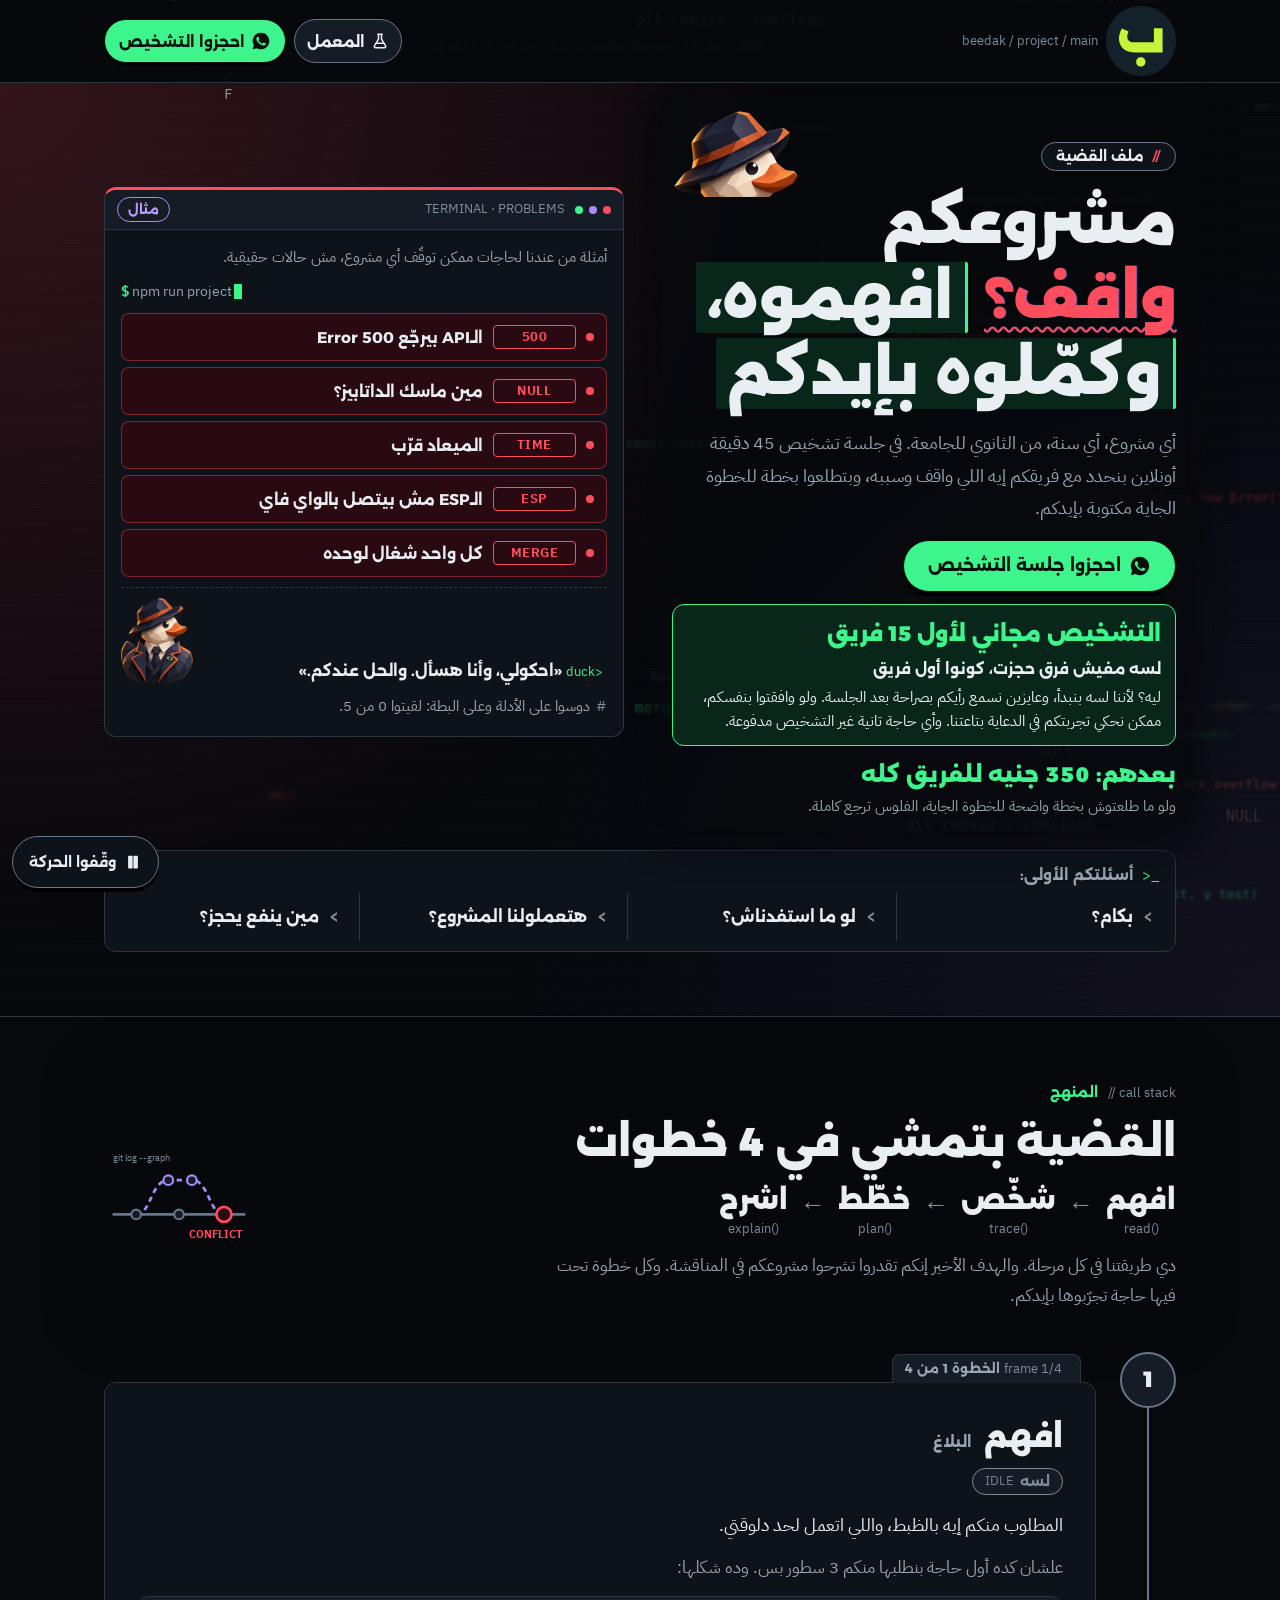
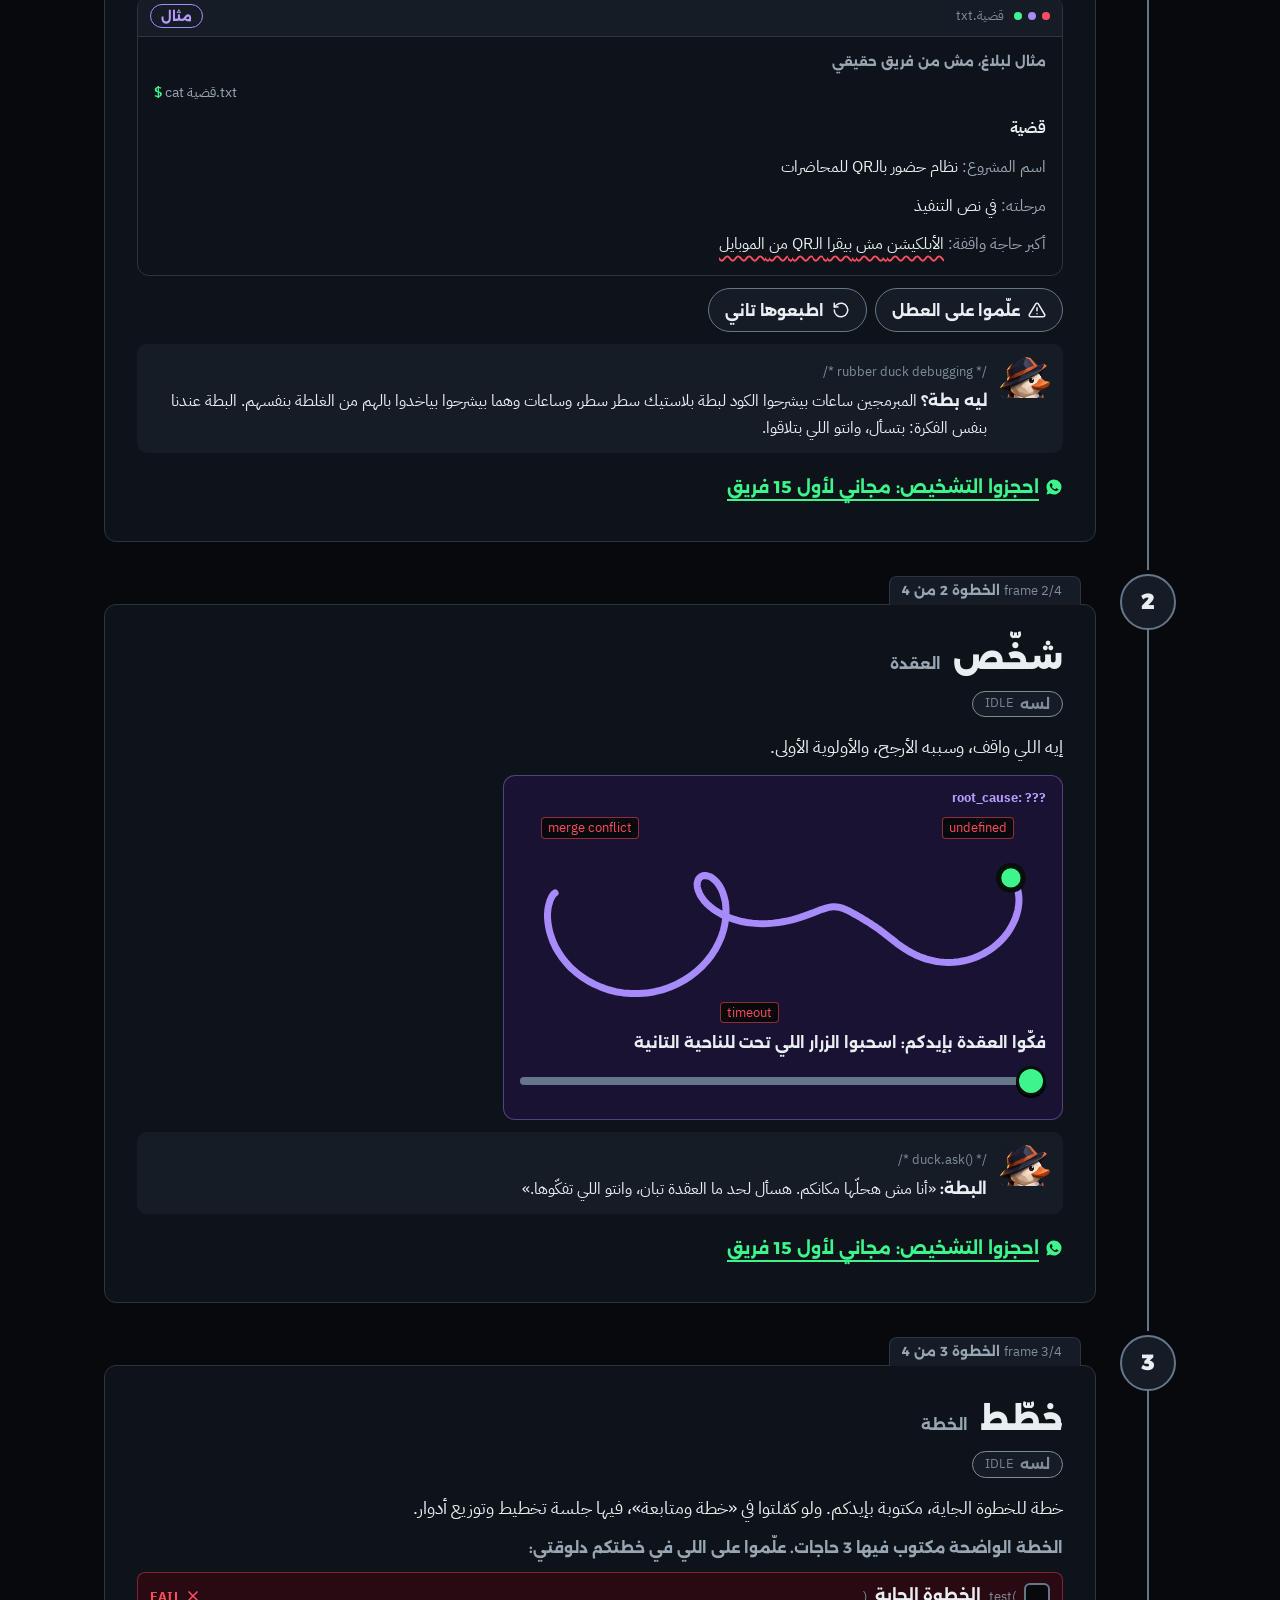
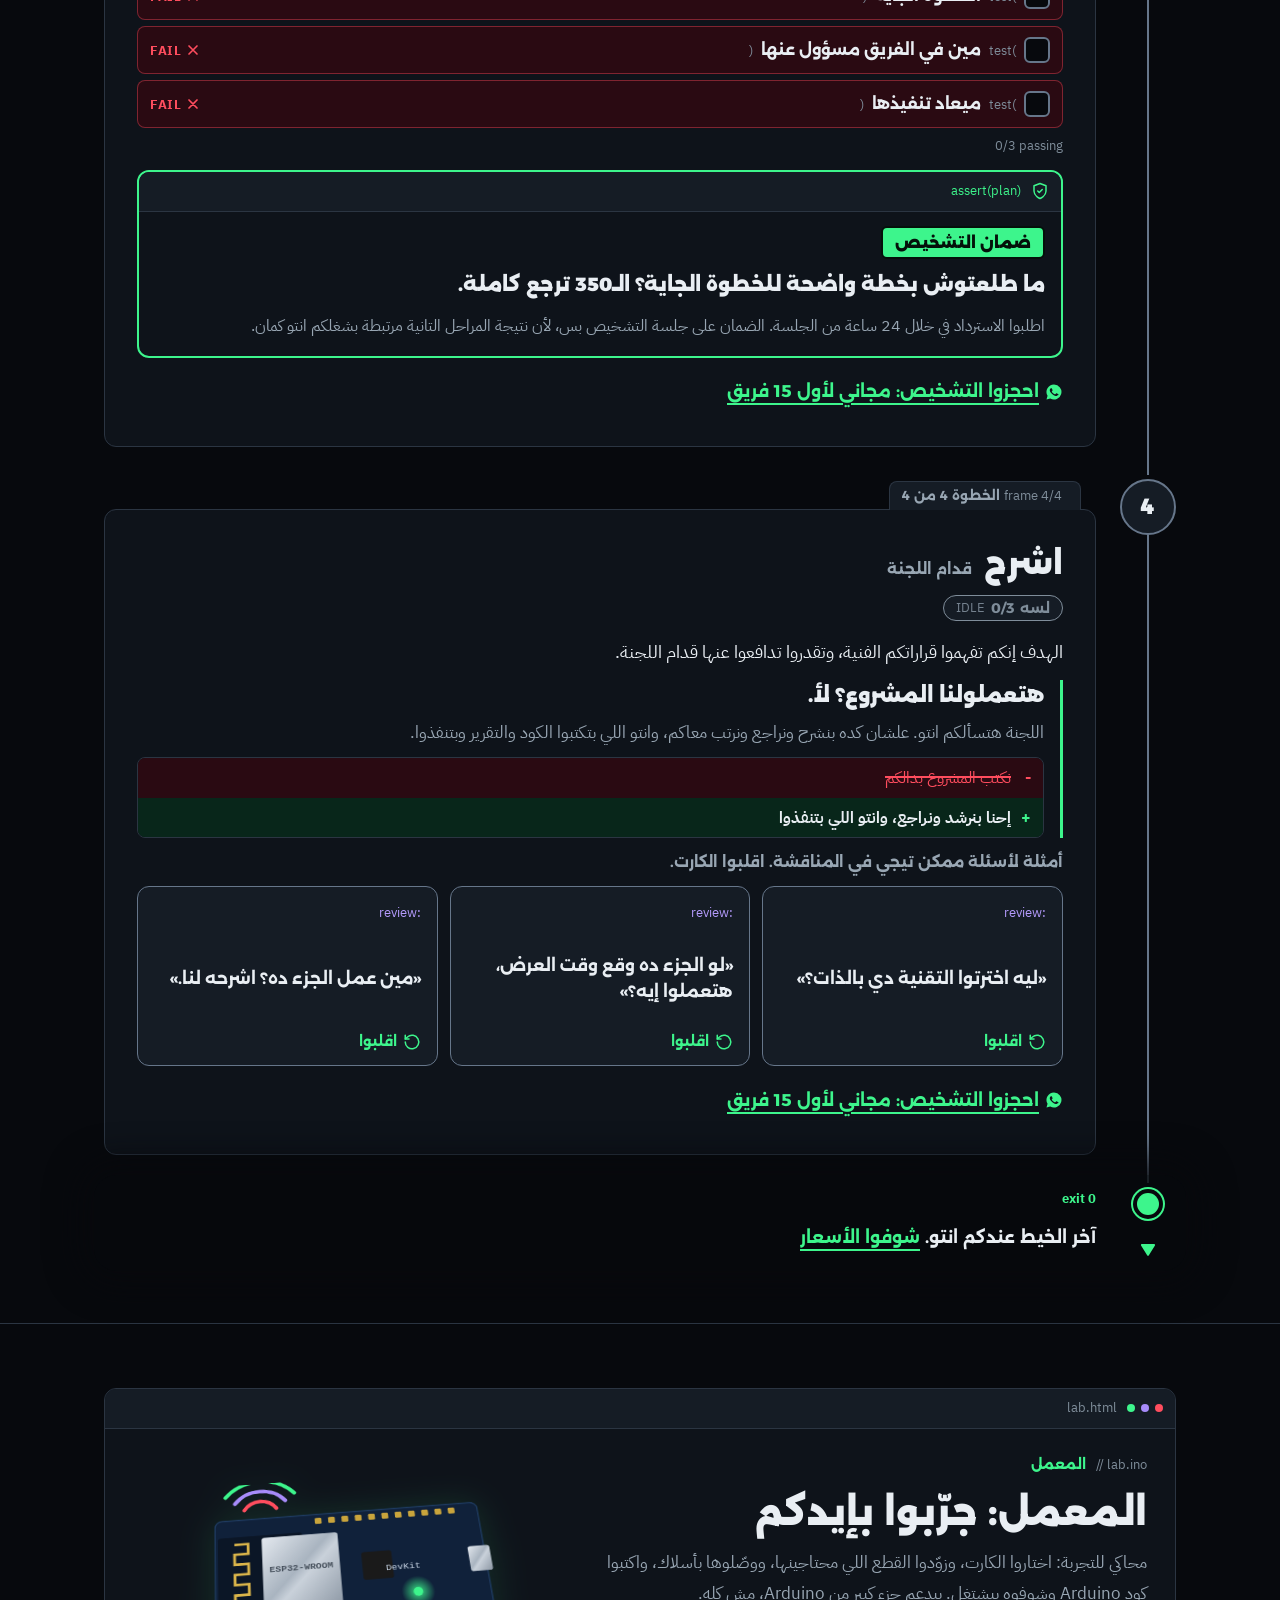
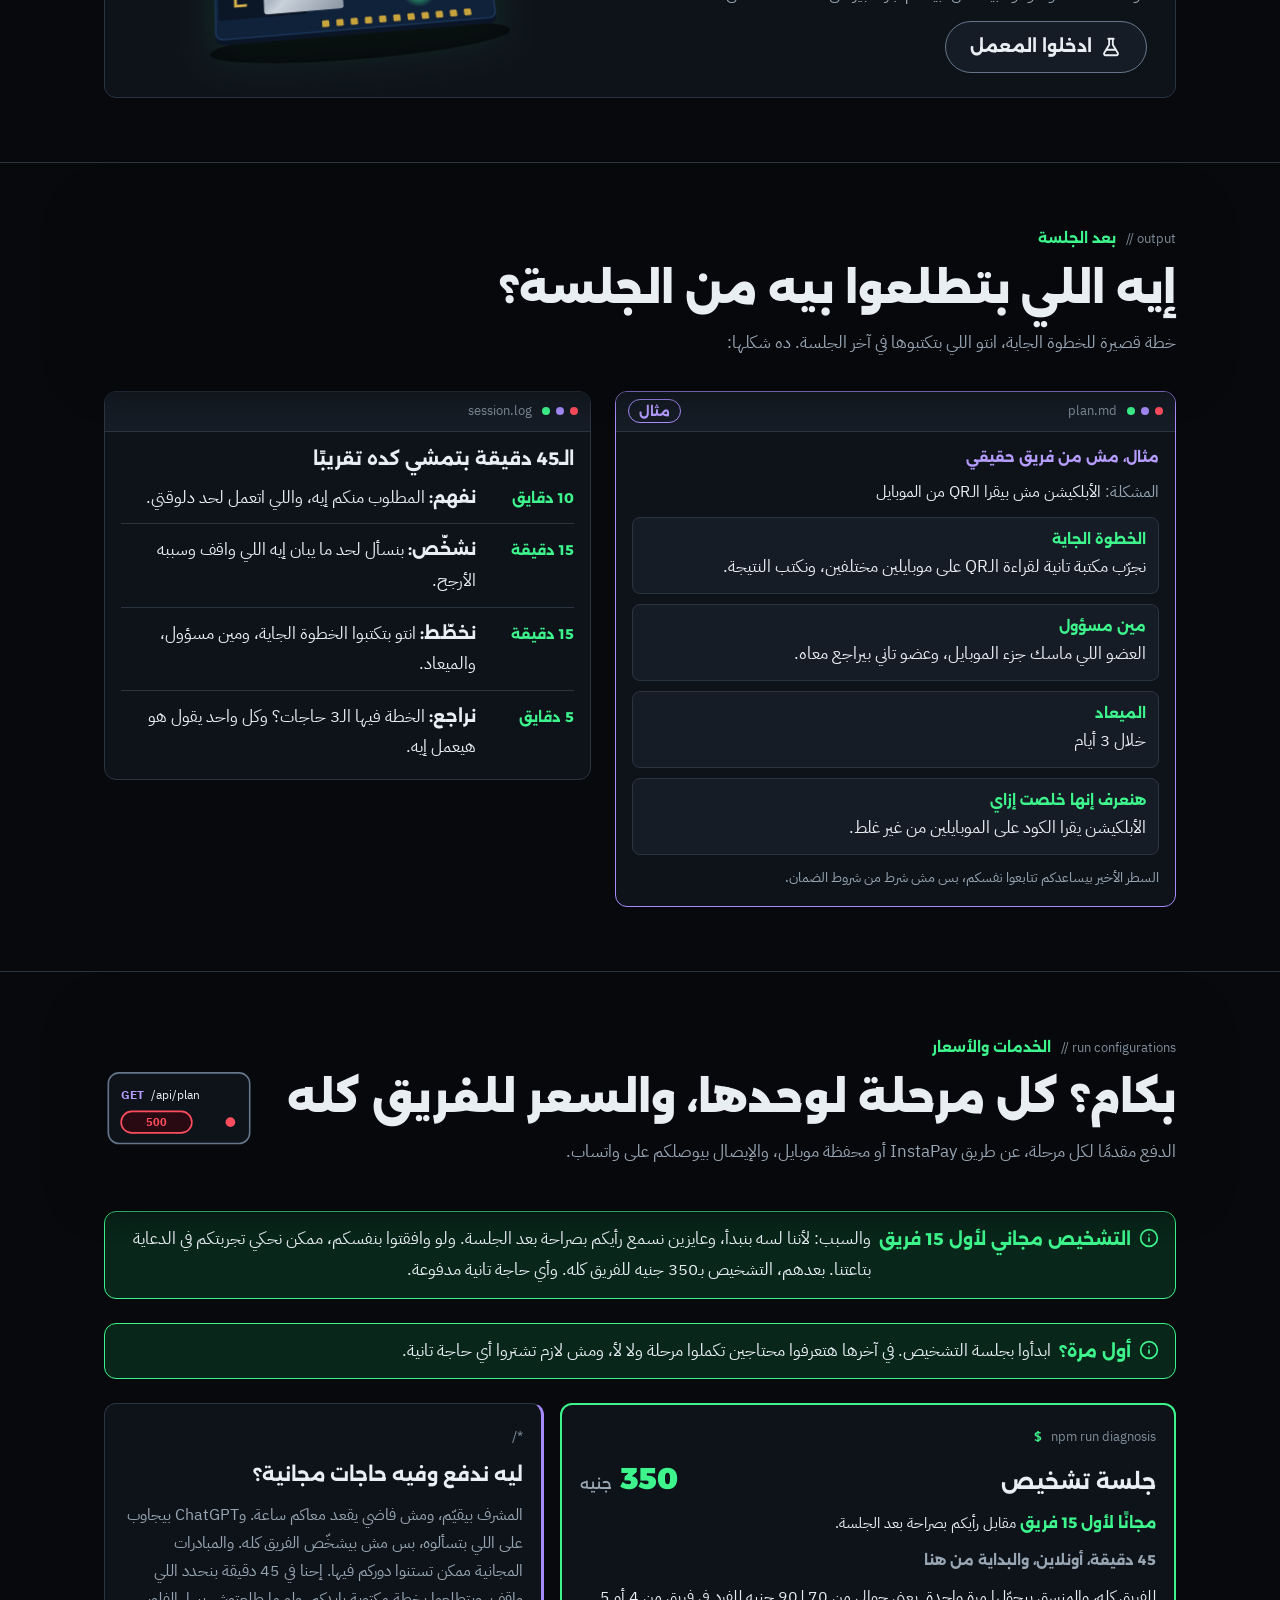
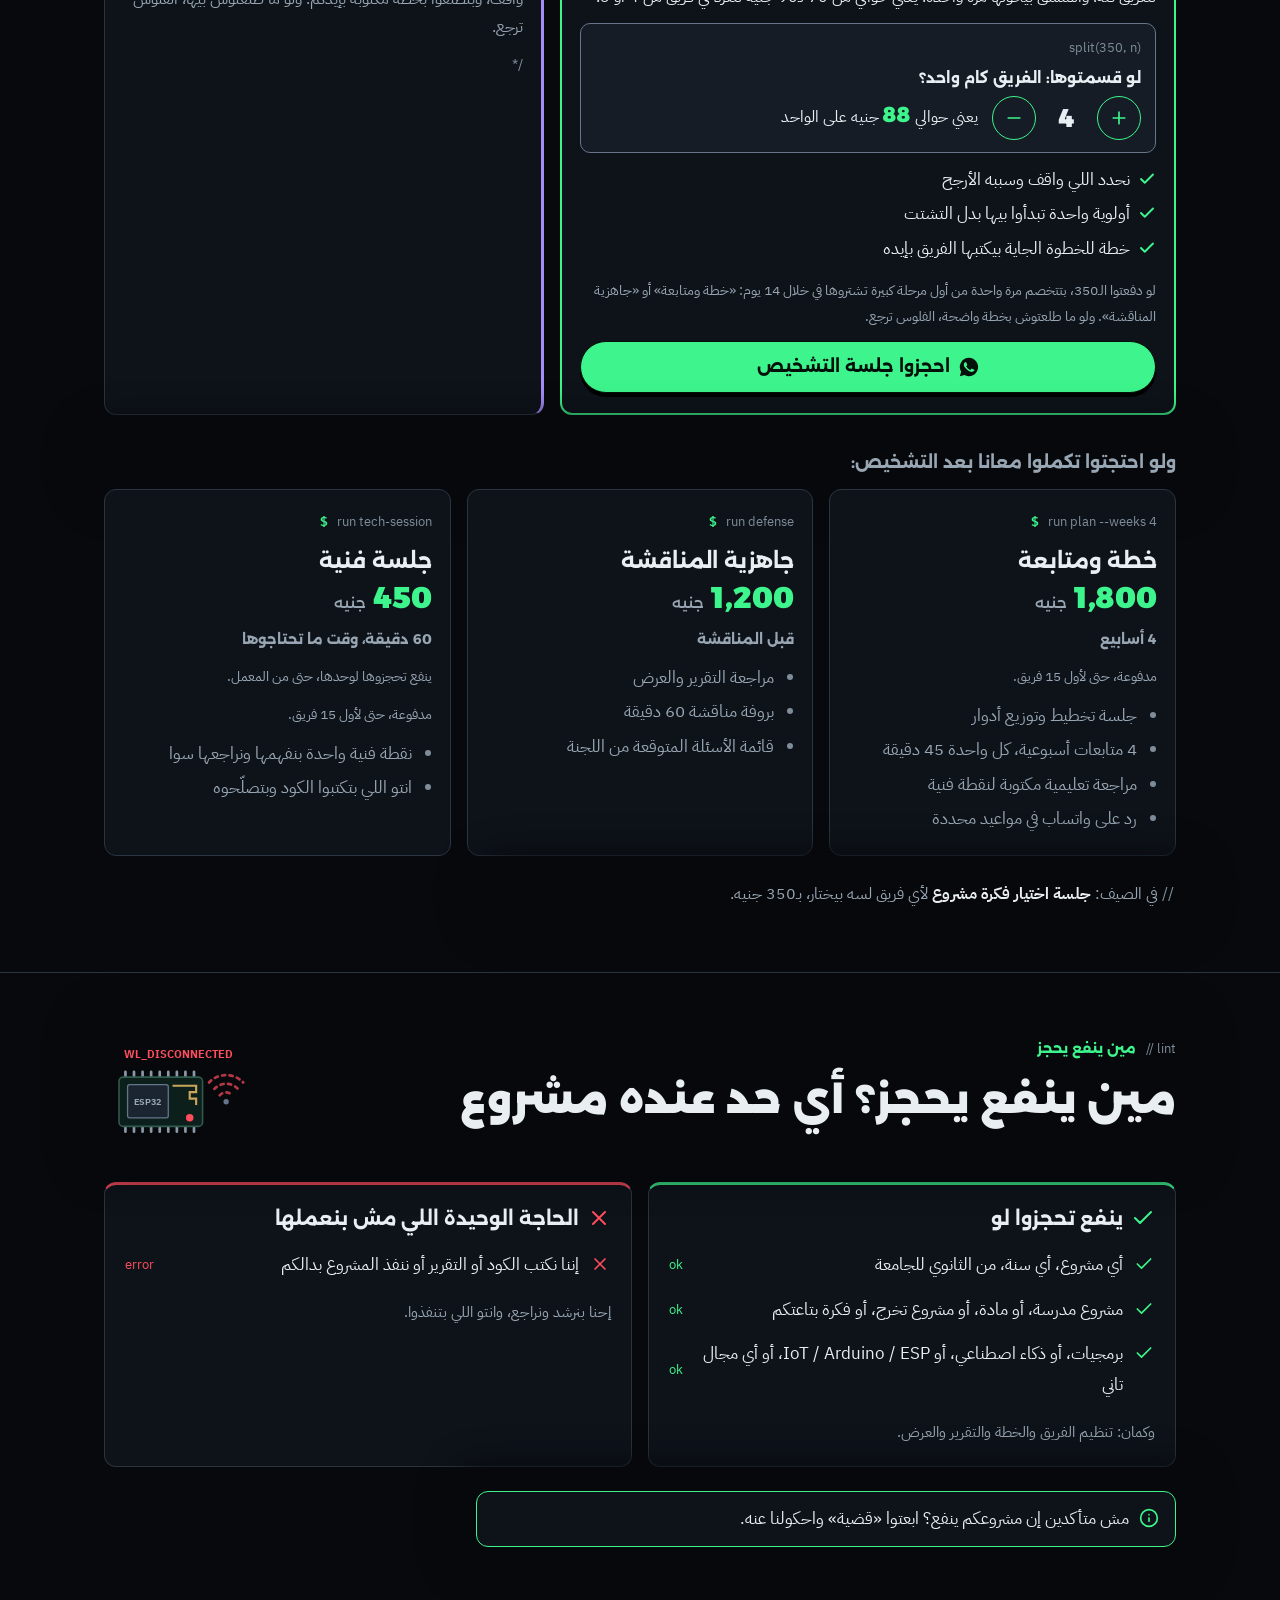
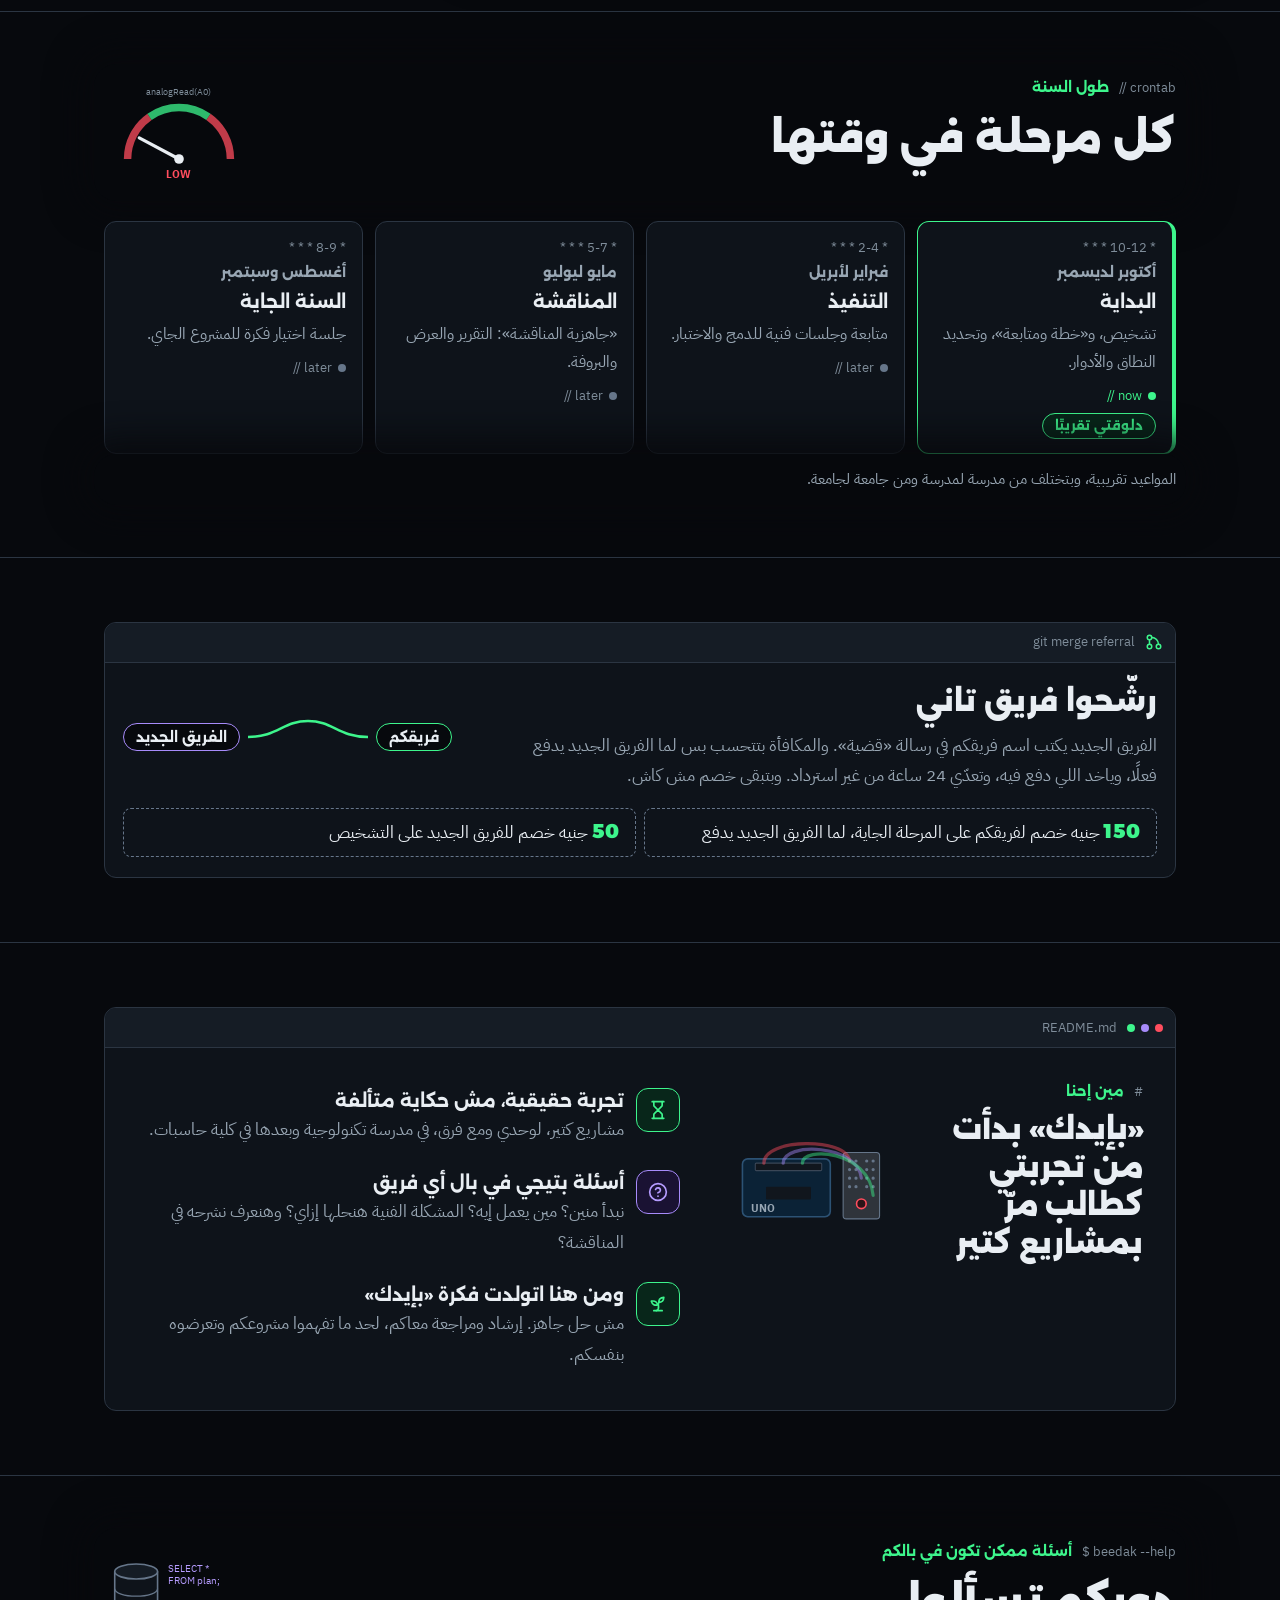
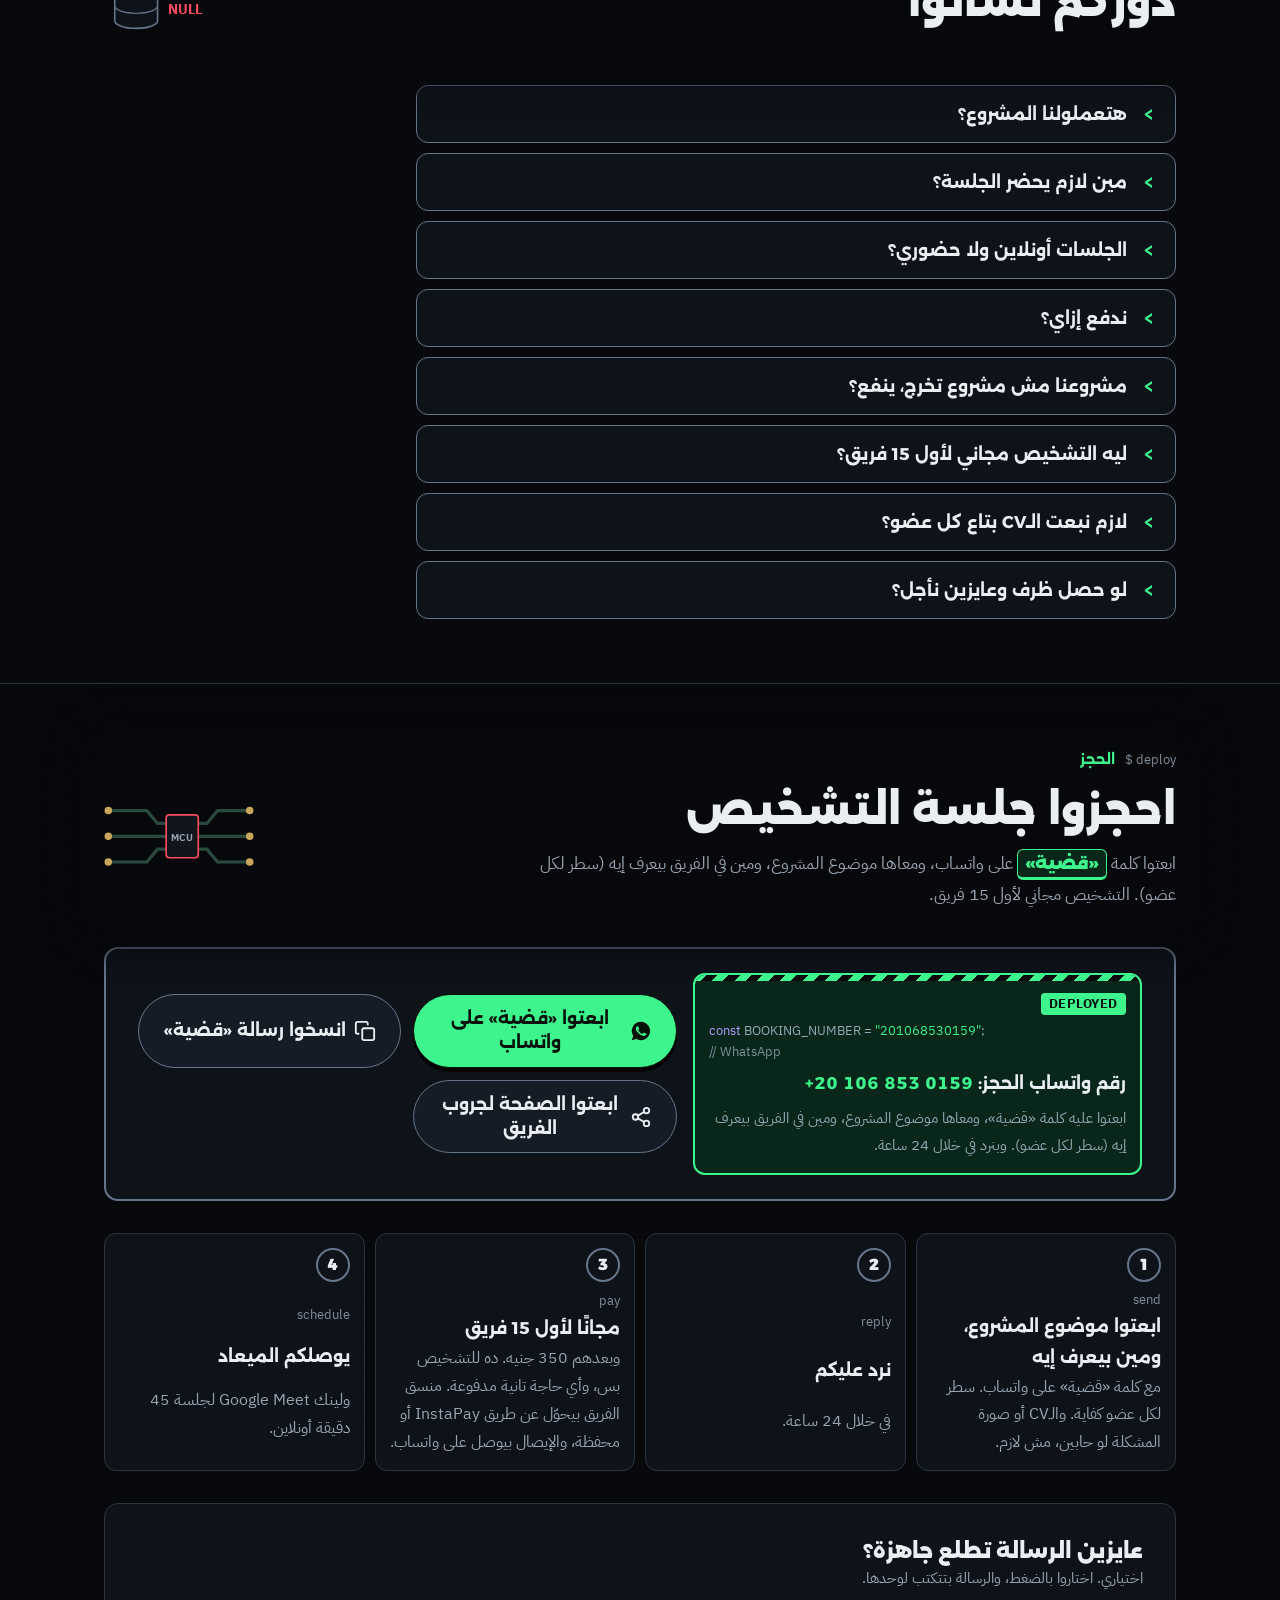
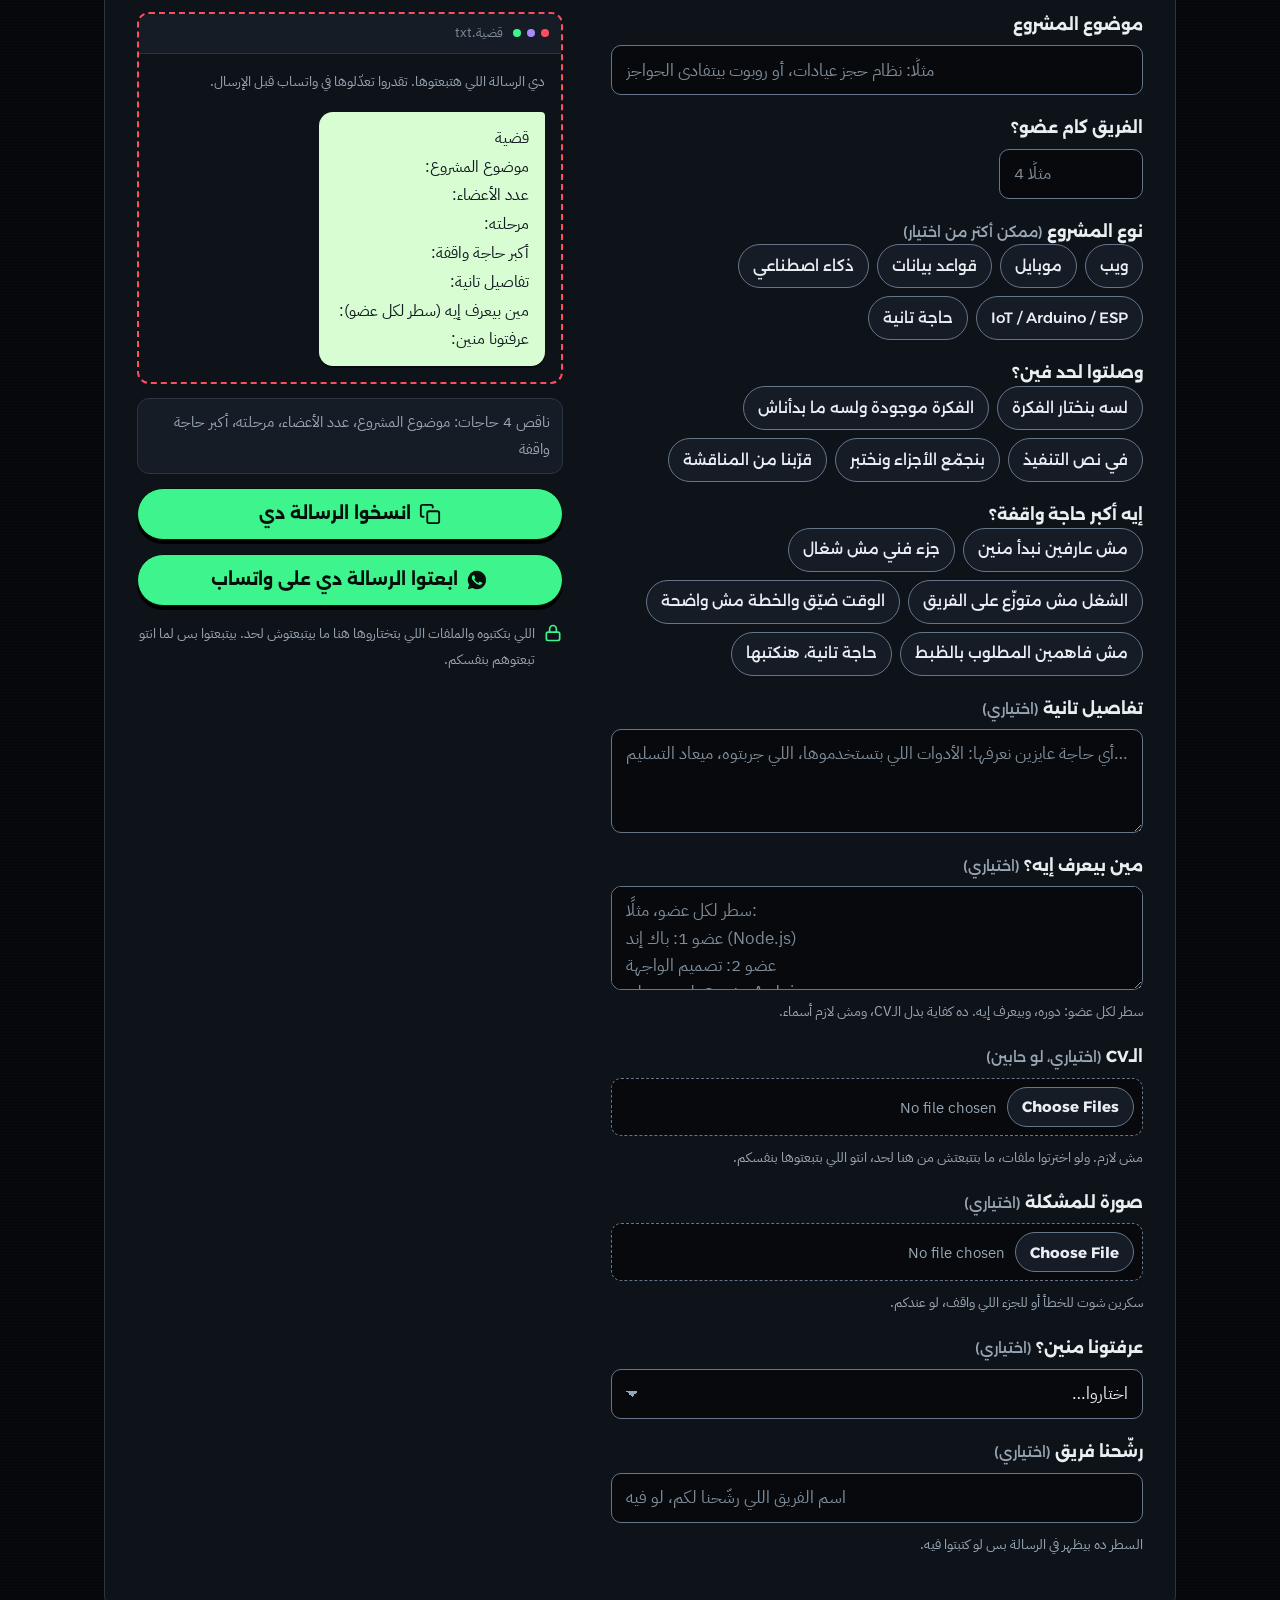
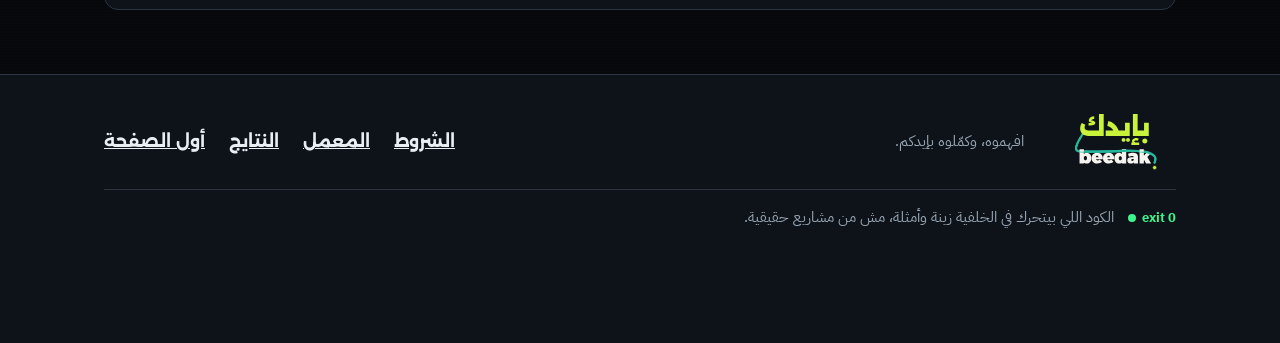
==== commit c6fa1384: "Remove urgent option, referral on payment, share preview and SEO files - "مستعجل (طوارئ)" removed fr" ====
--- a/index.html
+++ b/index.html
@@ -5,7 +5,6 @@
 <meta name="viewport" content="width=device-width, initial-scale=1, viewport-fit=cover">
 <title>بإيدك | إرشاد فرق المشاريع، من الثانوي للجامعة</title>
 <meta name="description" content="جلسة تشخيص 45 دقيقة أونلاين لفريق أي مشروع، أي سنة، من الثانوي للجامعة. التشخيص مجاني لأول 15 فريق، وبعدهم 350 جنيه للفريق كله. بتطلعوا بخطة للخطوة الجاية مكتوبة بإيدكم.">
-<!-- Not published publicly yet: keep noindex until the launch decision exists. -->
 <meta name="robots" content="index, follow">
 <meta name="color-scheme" content="dark">
 <meta name="theme-color" content="#07090D">
@@ -13,7 +12,18 @@
 <meta property="og:locale" content="ar_EG">
 <meta property="og:title" content="مشروعكم واقف؟ افهموه، وكمّلوه بإيدكم">
 <meta property="og:description" content="جلسة تشخيص 45 دقيقة أونلاين لأي مشروع، من الثانوي للجامعة. التشخيص مجاني لأول 15 فريق، وبعدهم 350 جنيه للفريق كله.">
+<link rel="canonical" href="https://beedak.vercel.app/">
+<meta property="og:url" content="https://beedak.vercel.app/">
+<meta property="og:site_name" content="بإيدك">
+<meta property="og:image" content="https://beedak.vercel.app/assets/img/og-cover.png">
+<meta property="og:image:width" content="1200">
+<meta property="og:image:height" content="630">
+<meta property="og:image:alt" content="بإيدك: مشروعكم واقف؟ افهموه، وكمّلوه بإيدكم">
+<meta name="twitter:card" content="summary_large_image">
+<meta name="twitter:image" content="https://beedak.vercel.app/assets/img/og-cover.png">
+<link rel="icon" href="favicon.ico" sizes="32x32">
 <link rel="icon" href="assets/img/beedak-icon-circle.svg" type="image/svg+xml">
+<link rel="apple-touch-icon" href="assets/img/apple-touch-icon.png">
 <script>
 /* v3: "js" for progressive enhancement; motion state decided before first paint (app.js re-checks it and owns the pause buttons). */
 (function () {
@@ -607,7 +617,7 @@
         <div class="term-body ref-body">
           <div>
             <h2 id="ref-title" class="h-sm">رشّحوا فريق تاني</h2>
-            <p class="lede">الفريق الجديد يكتب اسم فريقكم في رسالة «قضية». والمكافأة بتتحسب بعد ما ياخد جلسته، ولو جلسته مدفوعة (بعد أول 15 فريق) بعد ما تعدّي 24 ساعة من غير استرداد. وبتبقى خصم مش كاش.</p>
+            <p class="lede">الفريق الجديد يكتب اسم فريقكم في رسالة «قضية». والمكافأة بتتحسب بس لما الفريق الجديد يدفع فعلًا، وياخد اللي دفع فيه، وتعدّي 24 ساعة من غير استرداد. وبتبقى خصم مش كاش.</p>
           </div>
           <div class="gitgraph" data-reveal aria-hidden="true">
             <span class="gg-node gg-a">فريقكم</span>
@@ -615,7 +625,7 @@
             <span class="gg-node gg-b">الفريق الجديد</span>
           </div>
           <div class="nums">
-            <p class="n"><b class="num">150</b> جنيه خصم لفريقكم على المرحلة الجاية</p>
+            <p class="n"><b class="num">150</b> جنيه خصم لفريقكم على المرحلة الجاية، لما الفريق الجديد يدفع</p>
             <p class="n"><b class="num">50</b> جنيه خصم للفريق الجديد على التشخيص</p>
           </div>
         </div>
@@ -687,7 +697,6 @@
         <details><summary><span class="q-caret" aria-hidden="true"></span><span>ندفع إزاي؟</span></summary><p>لو فريقكم من أول 15 فريق، التشخيص بس هو المجاني، وأي حاجة تانية مدفوعة. وفي أي حاجة مدفوعة، منسق الفريق بيحوّل المبلغ كله مقدمًا عن الفريق قبل الجلسة، عن طريق <bdi>InstaPay</bdi> أو محفظة موبايل. والإيصال بيوصل على واتساب.</p></details>
         <details><summary><span class="q-caret" aria-hidden="true"></span><span>مشروعنا مش مشروع تخرج، ينفع؟</span></summary><p>أيوه. أي مشروع، أي سنة، من الثانوي للجامعة.</p></details>
         <details><summary><span class="q-caret" aria-hidden="true"></span><span>ليه التشخيص مجاني لأول 15 فريق؟</span></summary><p>لأننا لسه بنبدأ. في المقابل بتقولولنا رأيكم بصراحة بعد الجلسة. ولو وافقتوا بنفسكم، ممكن نحكي تجربتكم في الدعاية بتاعتنا. ولو ما وافقتوش، الجلسة برضه مجانًا. والمجاني هو التشخيص بس، وأي حاجة تانية مدفوعة.</p></details>
-        <details><summary><span class="q-caret" aria-hidden="true"></span><span>يعني إيه «مستعجل (طوارئ)»؟</span></summary><p>يعني بنرد على رسالتكم قبل الرسايل التانية. السعر هو هو، ومفيش ميعاد رد جديد غير اللي مكتوب في الحجز.</p></details>
         <details><summary><span class="q-caret" aria-hidden="true"></span><span>لازم نبعت الـCV بتاع كل عضو؟</span></summary><p>لأ، مش لازم. كفاية سطر لكل عضو يقول هو بيعرف إيه، علشان نقسم الكلام في الجلسة على قدّكم. ولو حابين تبعتوا الـCVs، بنستخدمها بس علشان نجهّز الجلسة، ومش بنشاركها مع حد، وبنمسحها لو طلبتوا.</p></details>
         <details><summary><span class="q-caret" aria-hidden="true"></span><span>لو حصل ظرف وعايزين نأجل؟</span></summary><p>التأجيل مجاني مرة واحدة لو بلّغتونا قبلها بـ24 ساعة. ولو الفريق ما حضرش، الجلسة بتتحسب. ولو إحنا اللي لغينا، بنحدد ميعاد تاني، أو الفلوس ترجع كاملة.</p></details>
       </div>
@@ -742,14 +751,14 @@
 
         <ol class="steps" aria-label="اللي بيحصل بعد ما تبعتوا">
           <li><bdi class="stage tok" dir="ltr" aria-hidden="true">send</bdi><b>ابعتوا موضوع المشروع، ومين بيعرف إيه</b><span>مع كلمة «قضية» على واتساب. سطر لكل عضو كفاية. والـCV أو صورة المشكلة لو حابين، مش لازم.</span></li>
-          <li><bdi class="stage tok" dir="ltr" aria-hidden="true">reply</bdi><b>نرد عليكم</b><span>في خلال 24 ساعة. ولو كاتبين «مستعجل (طوارئ)»، بنرد عليكم قبل الرسايل التانية.</span></li>
+          <li><bdi class="stage tok" dir="ltr" aria-hidden="true">reply</bdi><b>نرد عليكم</b><span>في خلال 24 ساعة.</span></li>
           <li><bdi class="stage tok" dir="ltr" aria-hidden="true">pay</bdi><b>مجانًا لأول 15 فريق</b><span>وبعدهم 350 جنيه. ده للتشخيص بس، وأي حاجة تانية مدفوعة. منسق الفريق بيحوّل عن طريق <bdi>InstaPay</bdi> أو محفظة، والإيصال بيوصل على واتساب.</span></li>
           <li><bdi class="stage tok" dir="ltr" aria-hidden="true">schedule</bdi><b>يوصلكم الميعاد</b><span>ولينك <bdi>Google Meet</bdi> لجلسة 45 دقيقة أونلاين.</span></li>
         </ol>
 
         <!-- A plain group, not a <form>: nothing is ever submitted, so nothing can end up in a URL. -->
         <div class="builder" id="case-form" role="group" aria-labelledby="builder-title">
-          <h3 class="builder-title" id="builder-title">عايزين الرسالة تطلع جاهزة؟ <small class="when-app">اختياري. اختاروا بالضغط، والرسالة بتتكتب لوحدها.</small><small class="when-noapp">انسخوا الرسالة دي، وكمّلوا الفاضي بإيدكم، وابعتوها على واتساب للرقم <bdi class="wa-num num" dir="ltr">+20 106 853 0159</bdi>. ولو حابين، ابعتوا الـCVs أو صورة المشكلة في نفس الشات، مش لازم. ولو مستعجلين، اكتبوا «مستعجل (طوارئ)» في أول سطر.</small></h3>
+          <h3 class="builder-title" id="builder-title">عايزين الرسالة تطلع جاهزة؟ <small class="when-app">اختياري. اختاروا بالضغط، والرسالة بتتكتب لوحدها.</small><small class="when-noapp">انسخوا الرسالة دي، وكمّلوا الفاضي بإيدكم، وابعتوها على واتساب للرقم <bdi class="wa-num num" dir="ltr">+20 106 853 0159</bdi>. ولو حابين، ابعتوا الـCVs أو صورة المشكلة في نفس الشات، مش لازم.</small></h3>
 
           <div class="field when-app">
             <label for="f-project">موضوع المشروع</label>
@@ -800,14 +809,6 @@
             <label for="f-details">تفاصيل تانية <span class="hint-text">(اختياري)</span></label>
             <textarea class="input textarea" id="f-details" name="details" dir="auto" rows="3" maxlength="600" autocomplete="off" placeholder="أي حاجة عايزين نعرفها: الأدوات اللي بتستخدموها، اللي جربتوه، ميعاد التسليم…"></textarea>
           </div>
-
-          <fieldset class="field when-app">
-            <legend>مستعجلين؟</legend>
-            <div class="chips">
-              <label class="chip chip-urgent"><input type="checkbox" id="f-urgent" name="urgent" value="1" aria-describedby="f-urgent-hint"><span>مستعجل (طوارئ)</span></label>
-            </div>
-            <p class="field-hint" id="f-urgent-hint">بيضيف سطر «مستعجل» في أول الرسالة، وبنرد عليكم قبل الرسايل التانية. السعر هو هو.</p>
-          </fieldset>
 
           <div class="field when-app">
             <label for="f-skills">مين بيعرف إيه؟ <span class="hint-text">(اختياري)</span></label>
--- a/assets/css/styles.css
+++ b/assets/css/styles.css
@@ -611,9 +611,6 @@
 .chip input:checked + span { background: var(--green-wash); border-color: var(--green); font-weight: 700; }
 .chip input:checked + span::before { /* the check mark (colour is never the only signal); physical borders: a tick is not mirrored */
   content: ""; flex: none; width: 11px; height: 6px; margin-block-end: 3px; border-left: 2.5px solid var(--green); border-bottom: 2.5px solid var(--green); transform: rotate(-45deg); }
-/* urgent = attention (red), placed after the generic green checked rule and with higher specificity so it wins */
-.chip.chip-urgent input:checked + span { background: var(--red-wash); border-color: var(--red); }
-.chip.chip-urgent input:checked + span::before { border-left-color: var(--red); border-bottom-color: var(--red); }
 .chip input:focus-visible + span { outline: 3px solid var(--green); outline-offset: 3px; }
 .builder-out { display: grid; gap: 14px; align-content: start; }
 .preview-term { border: 2px dashed var(--red); transition: border-color .25s var(--ease); }
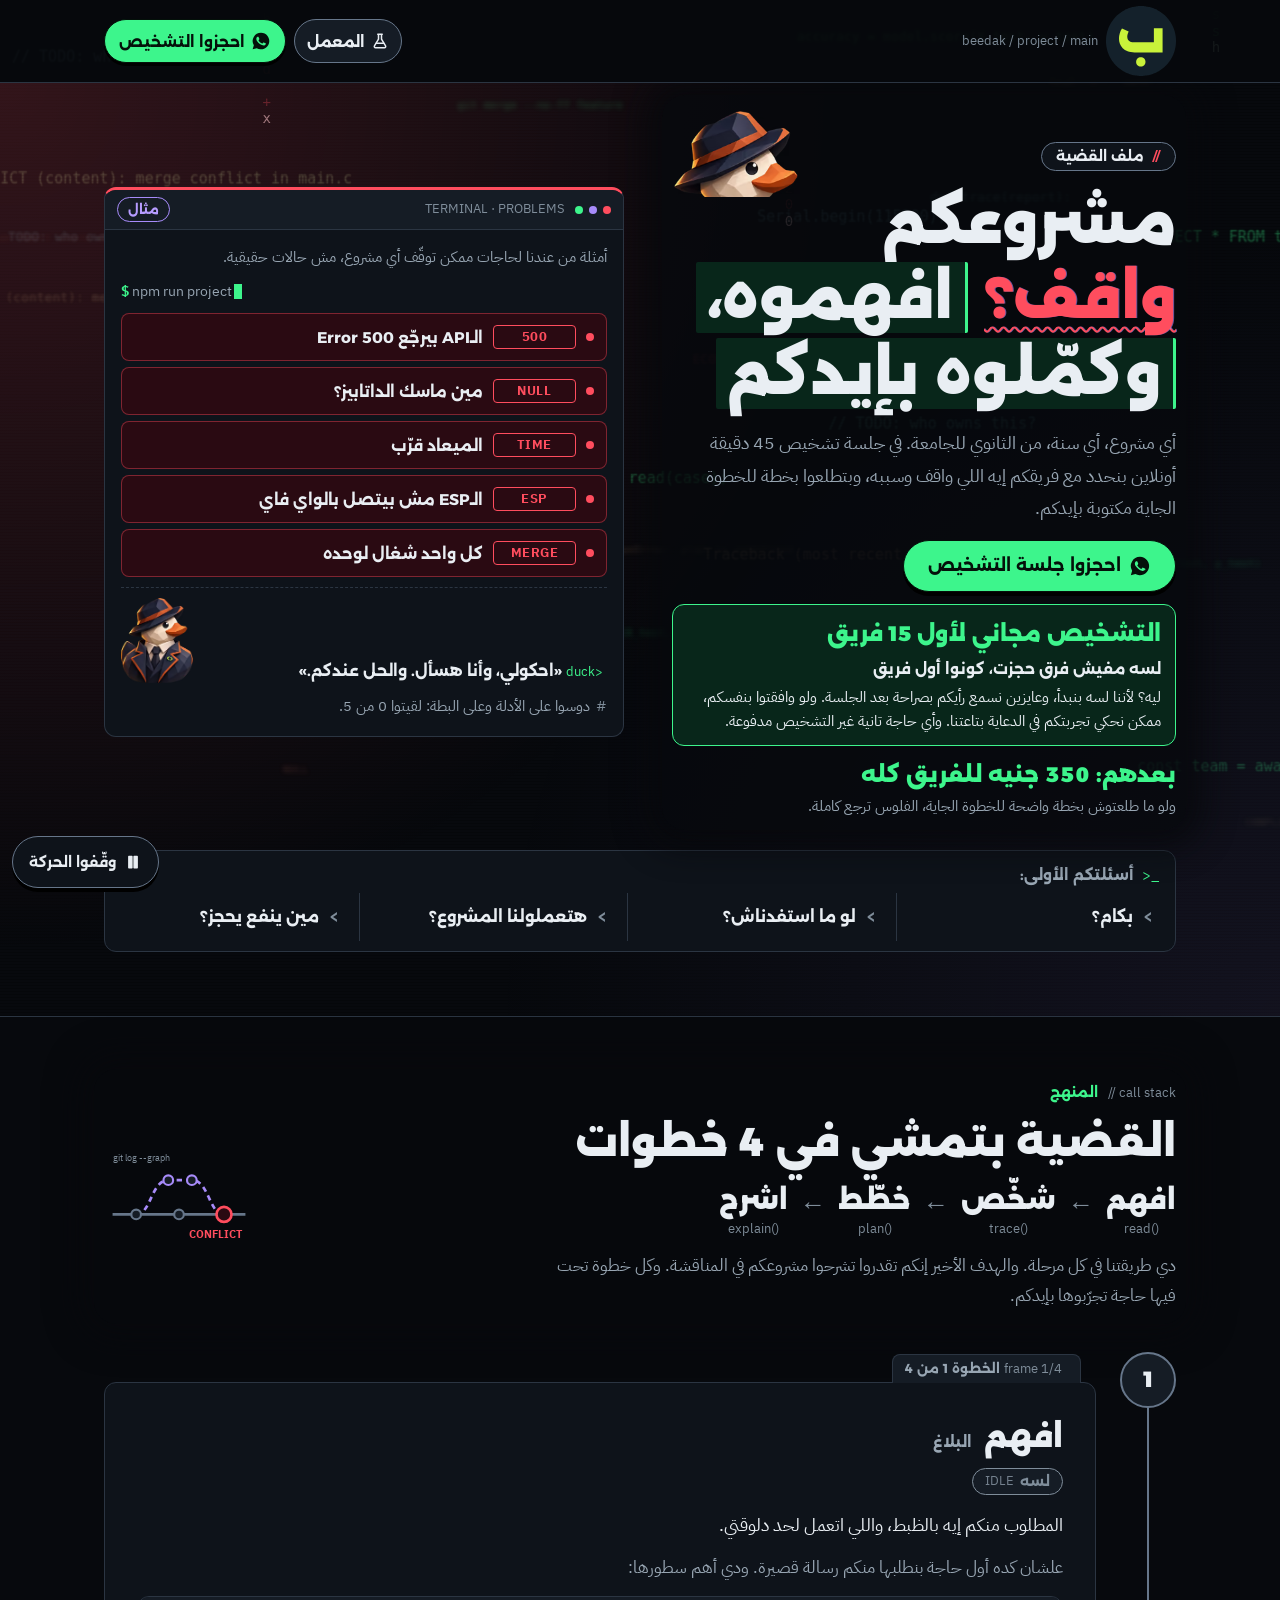
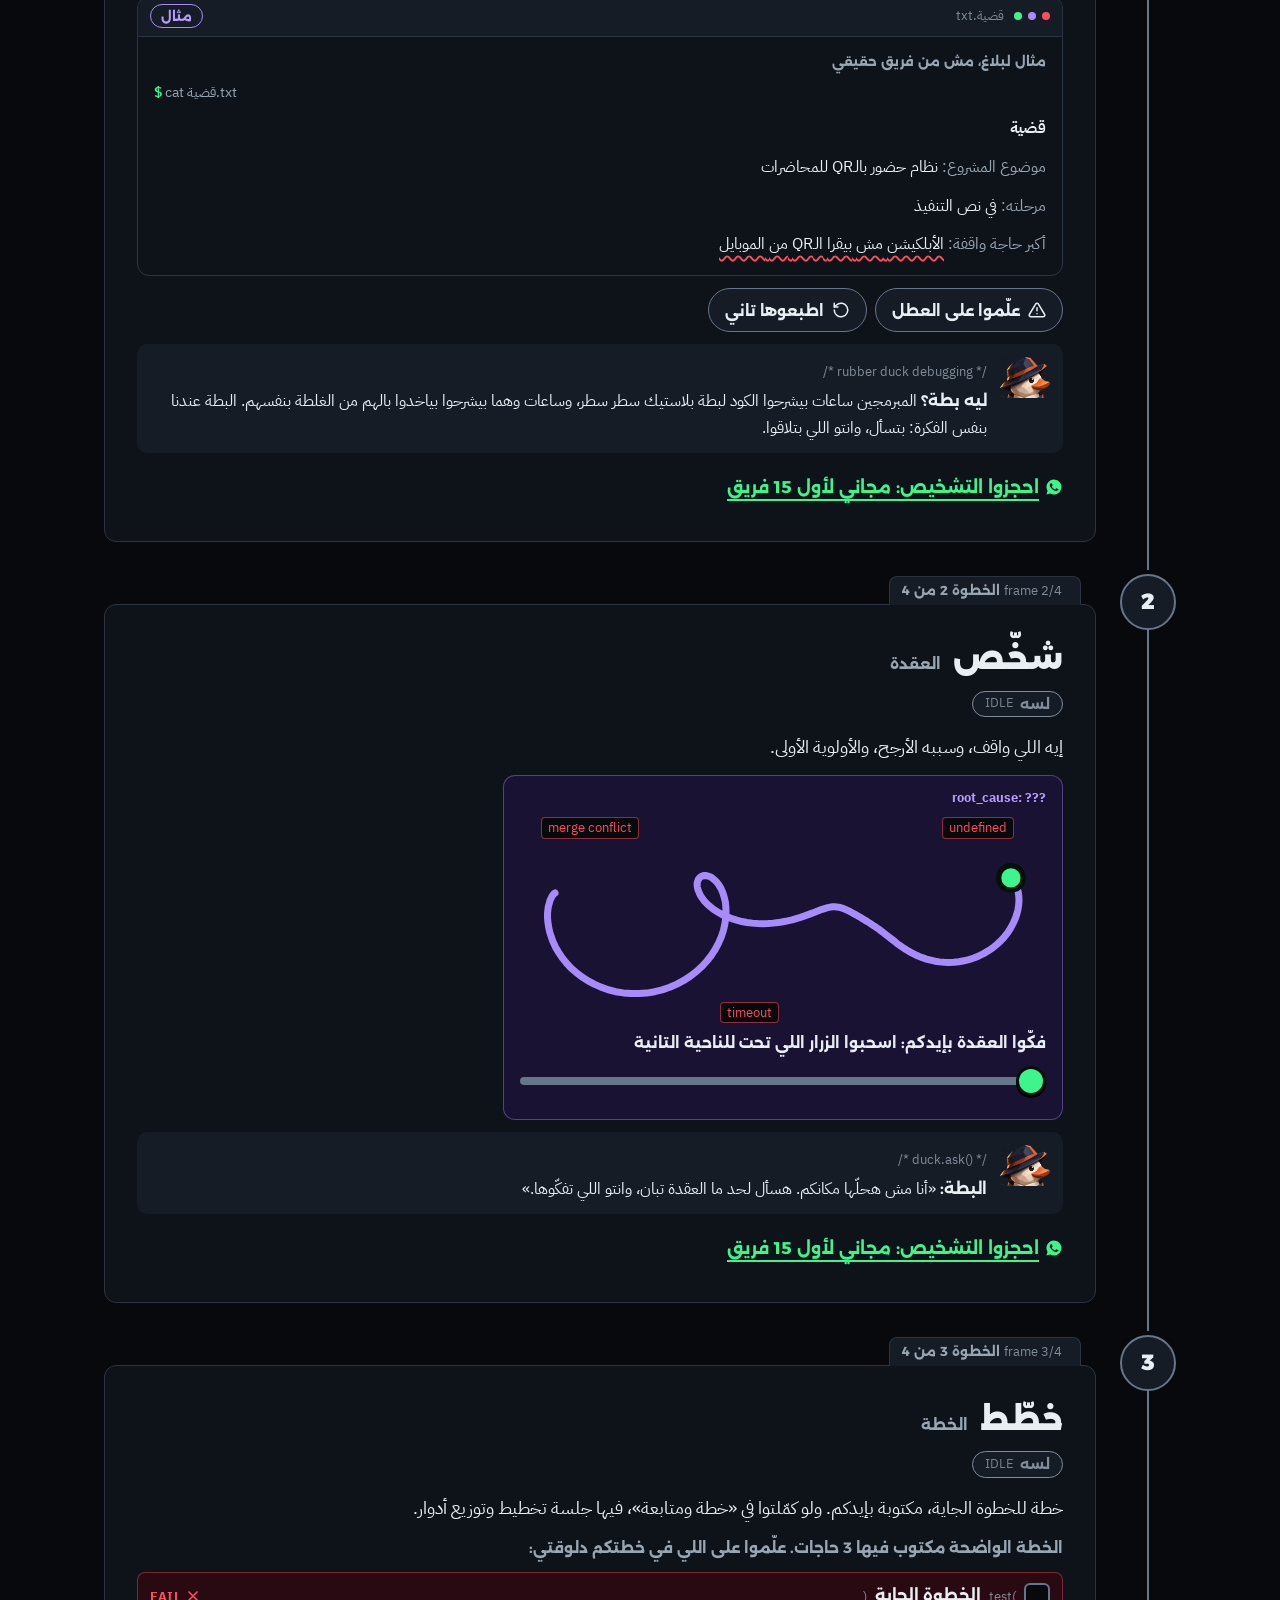
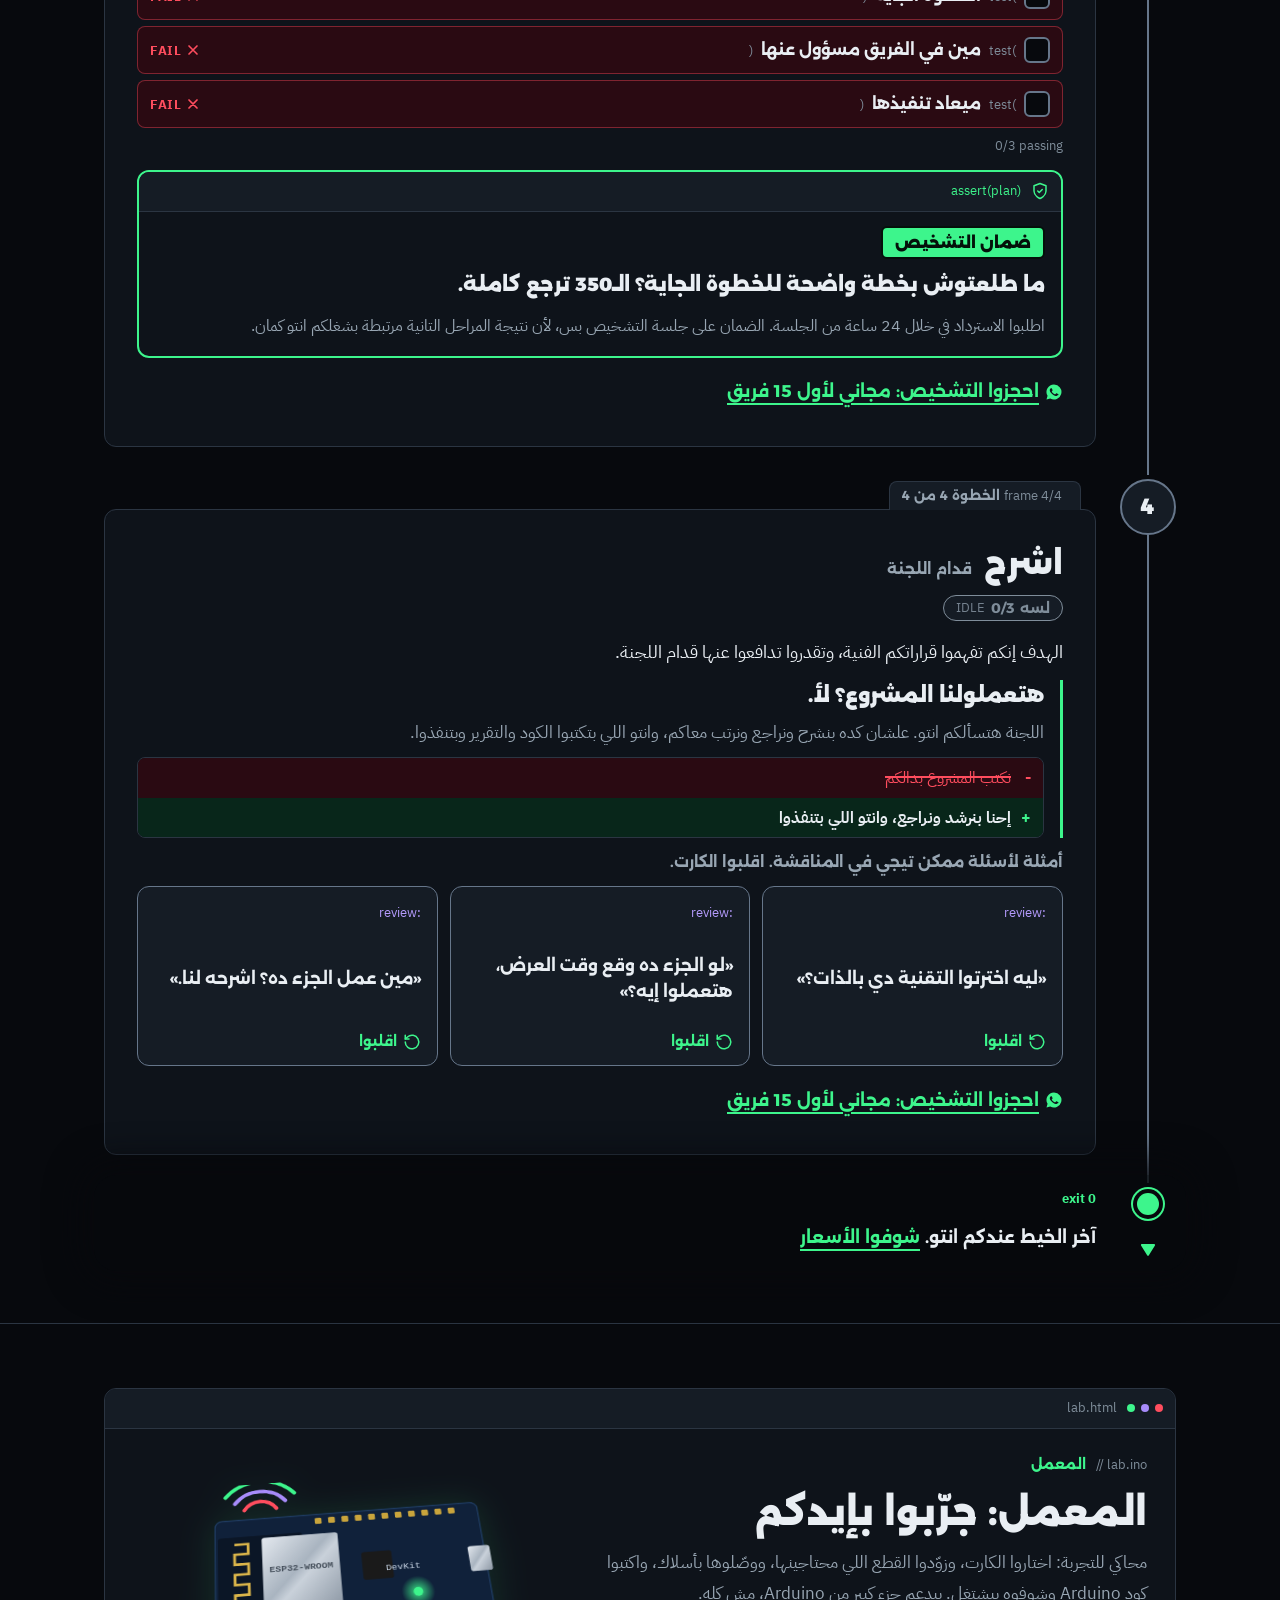
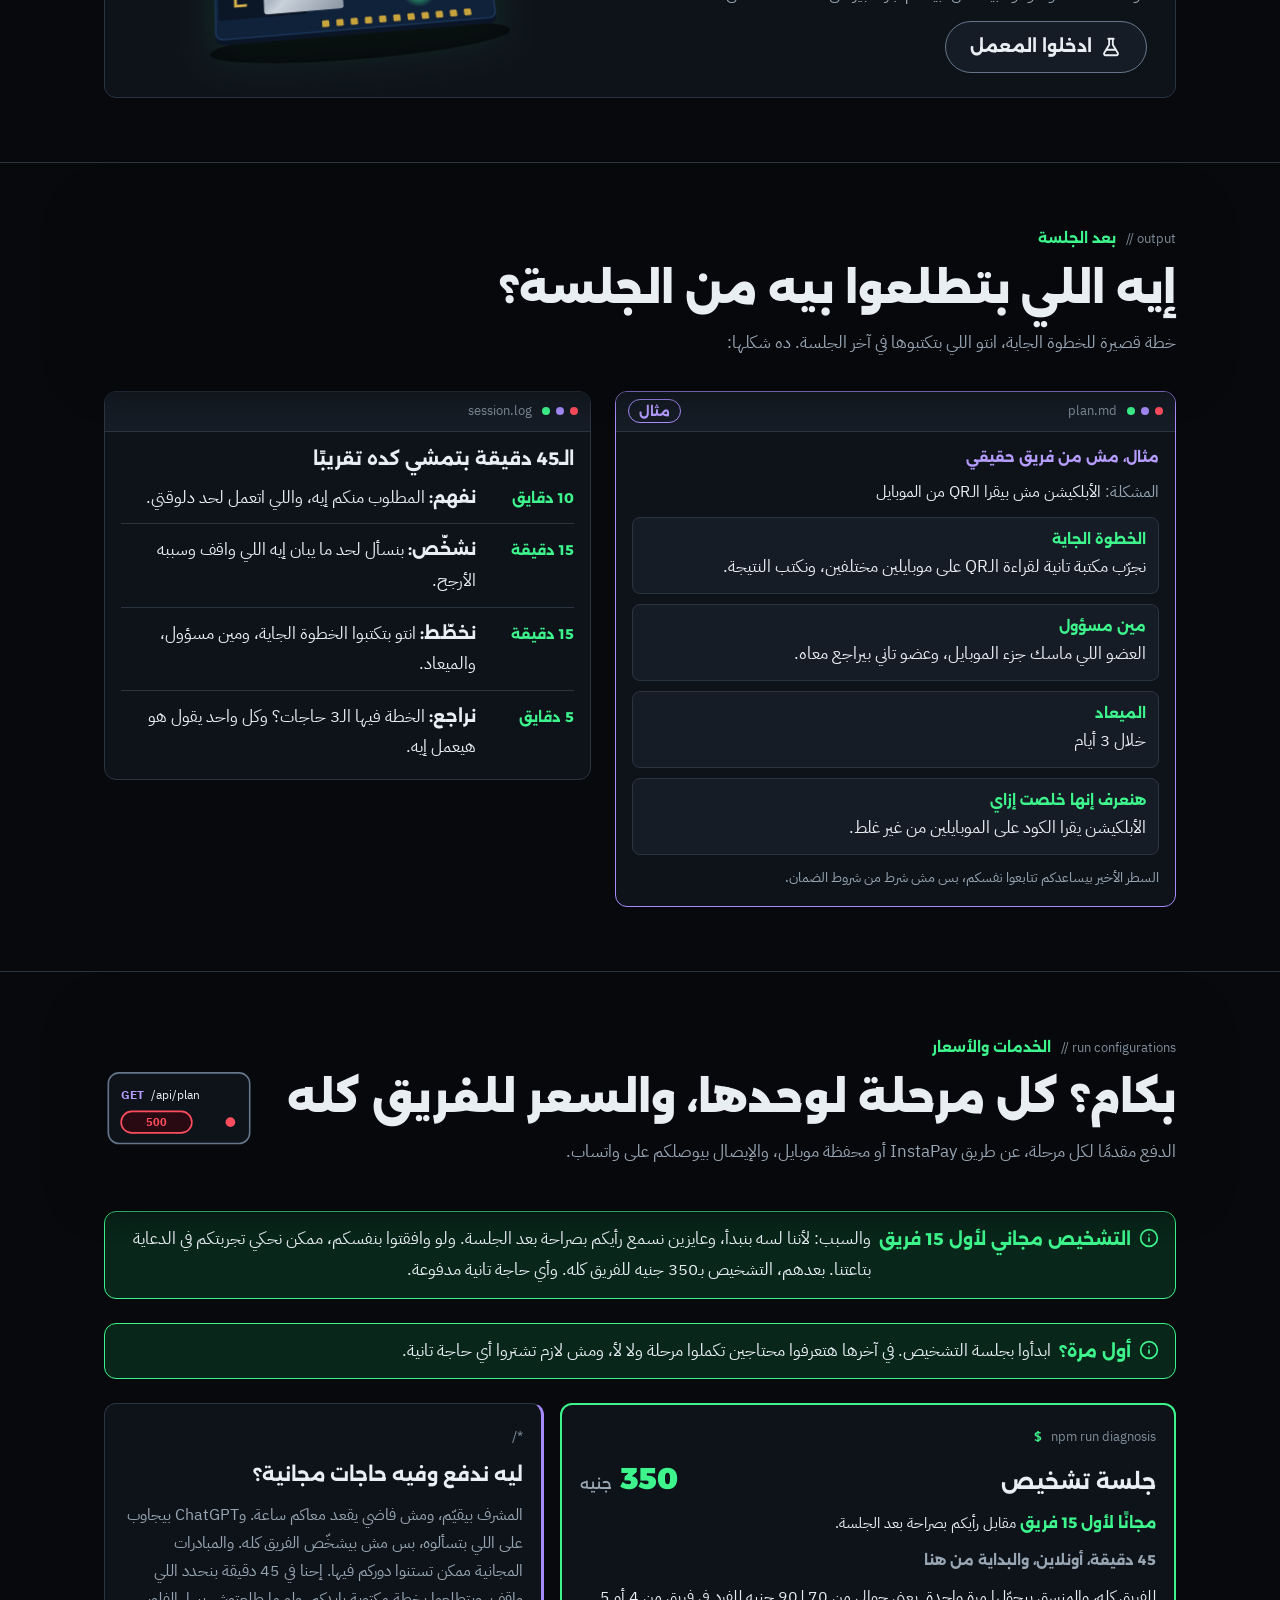
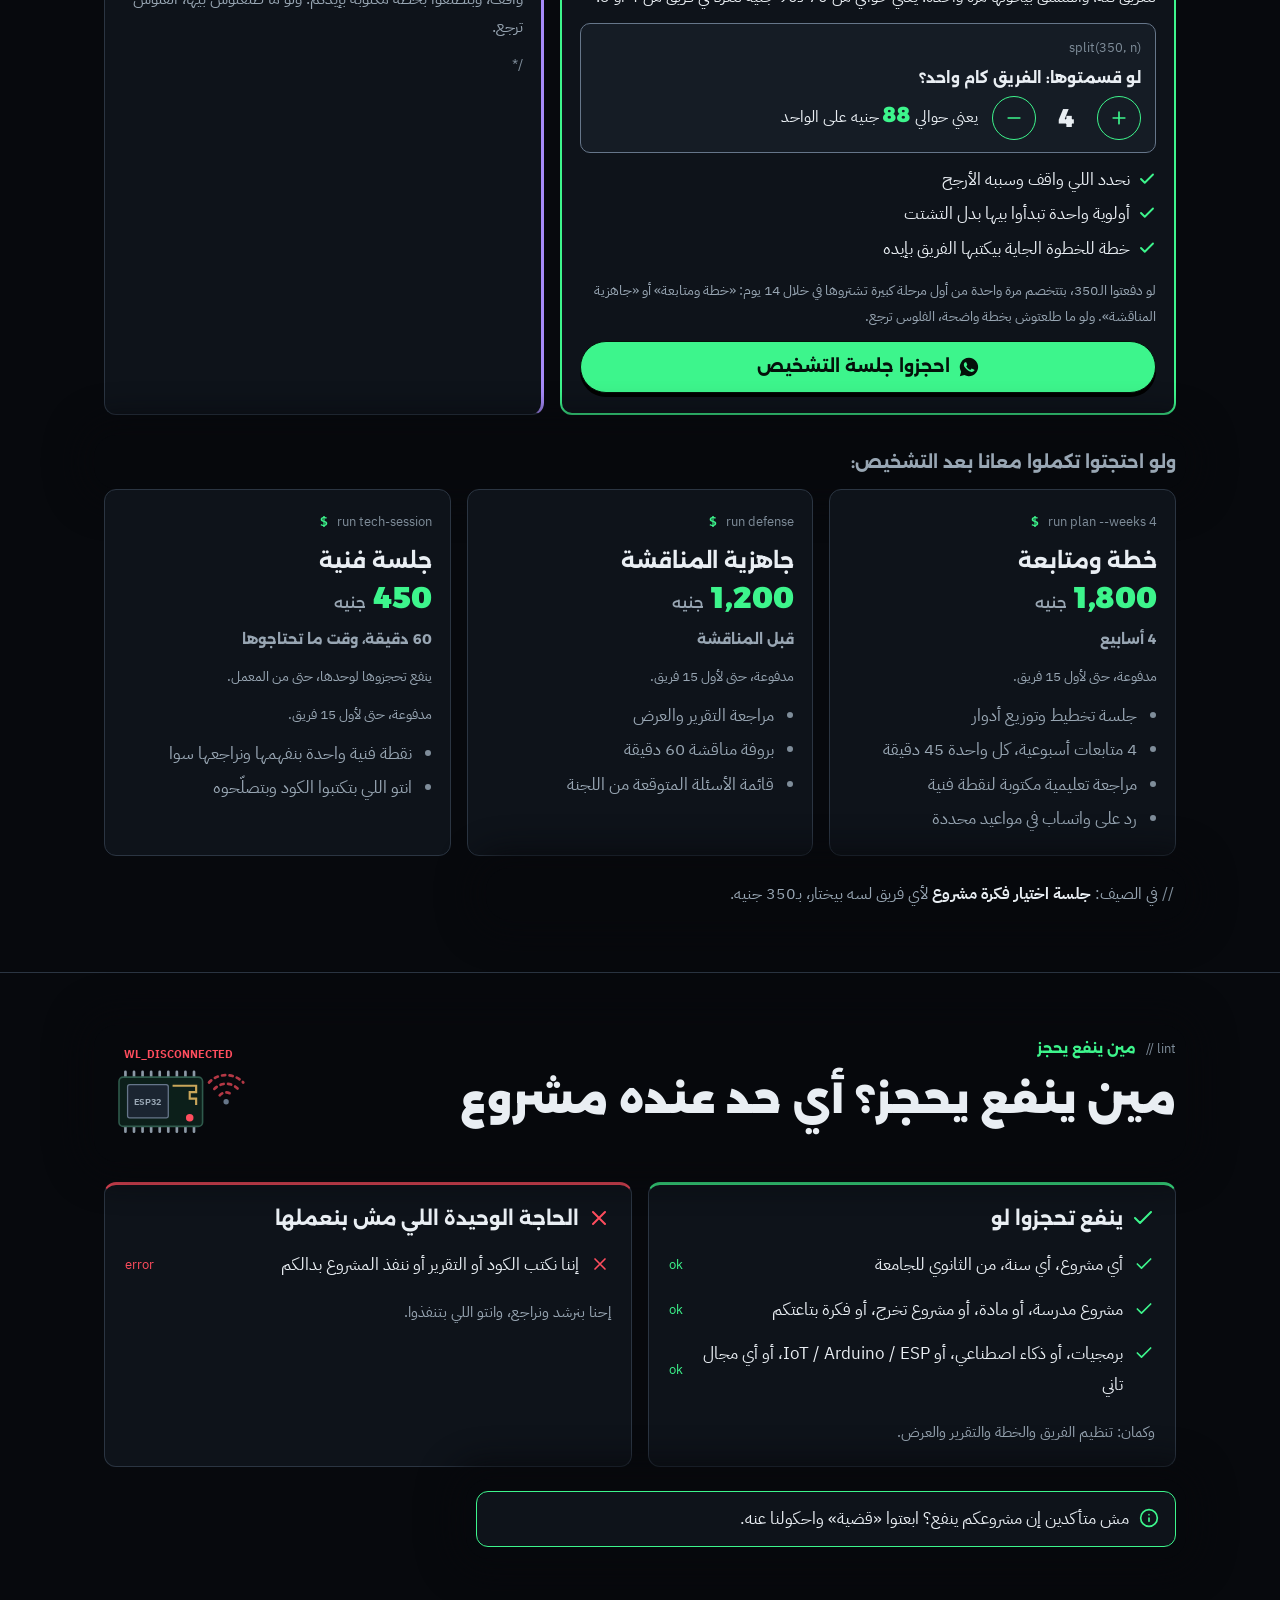
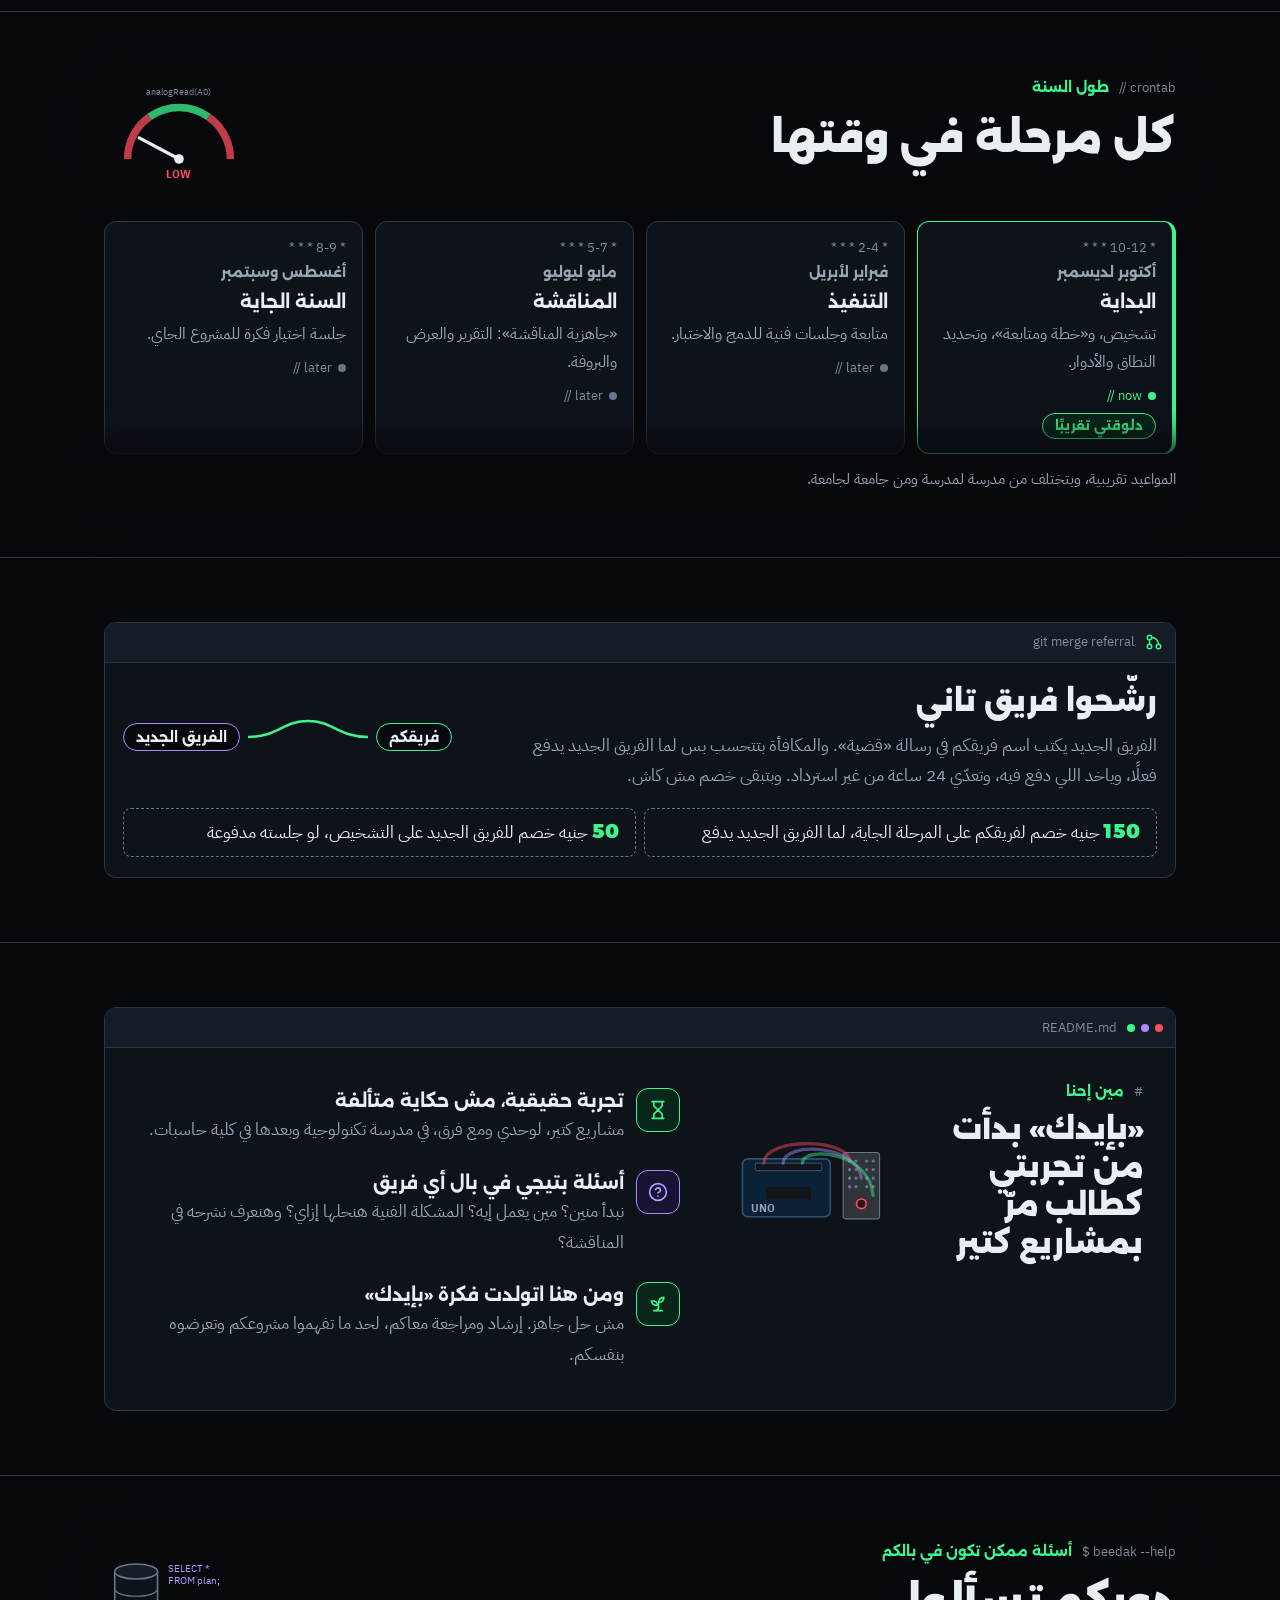
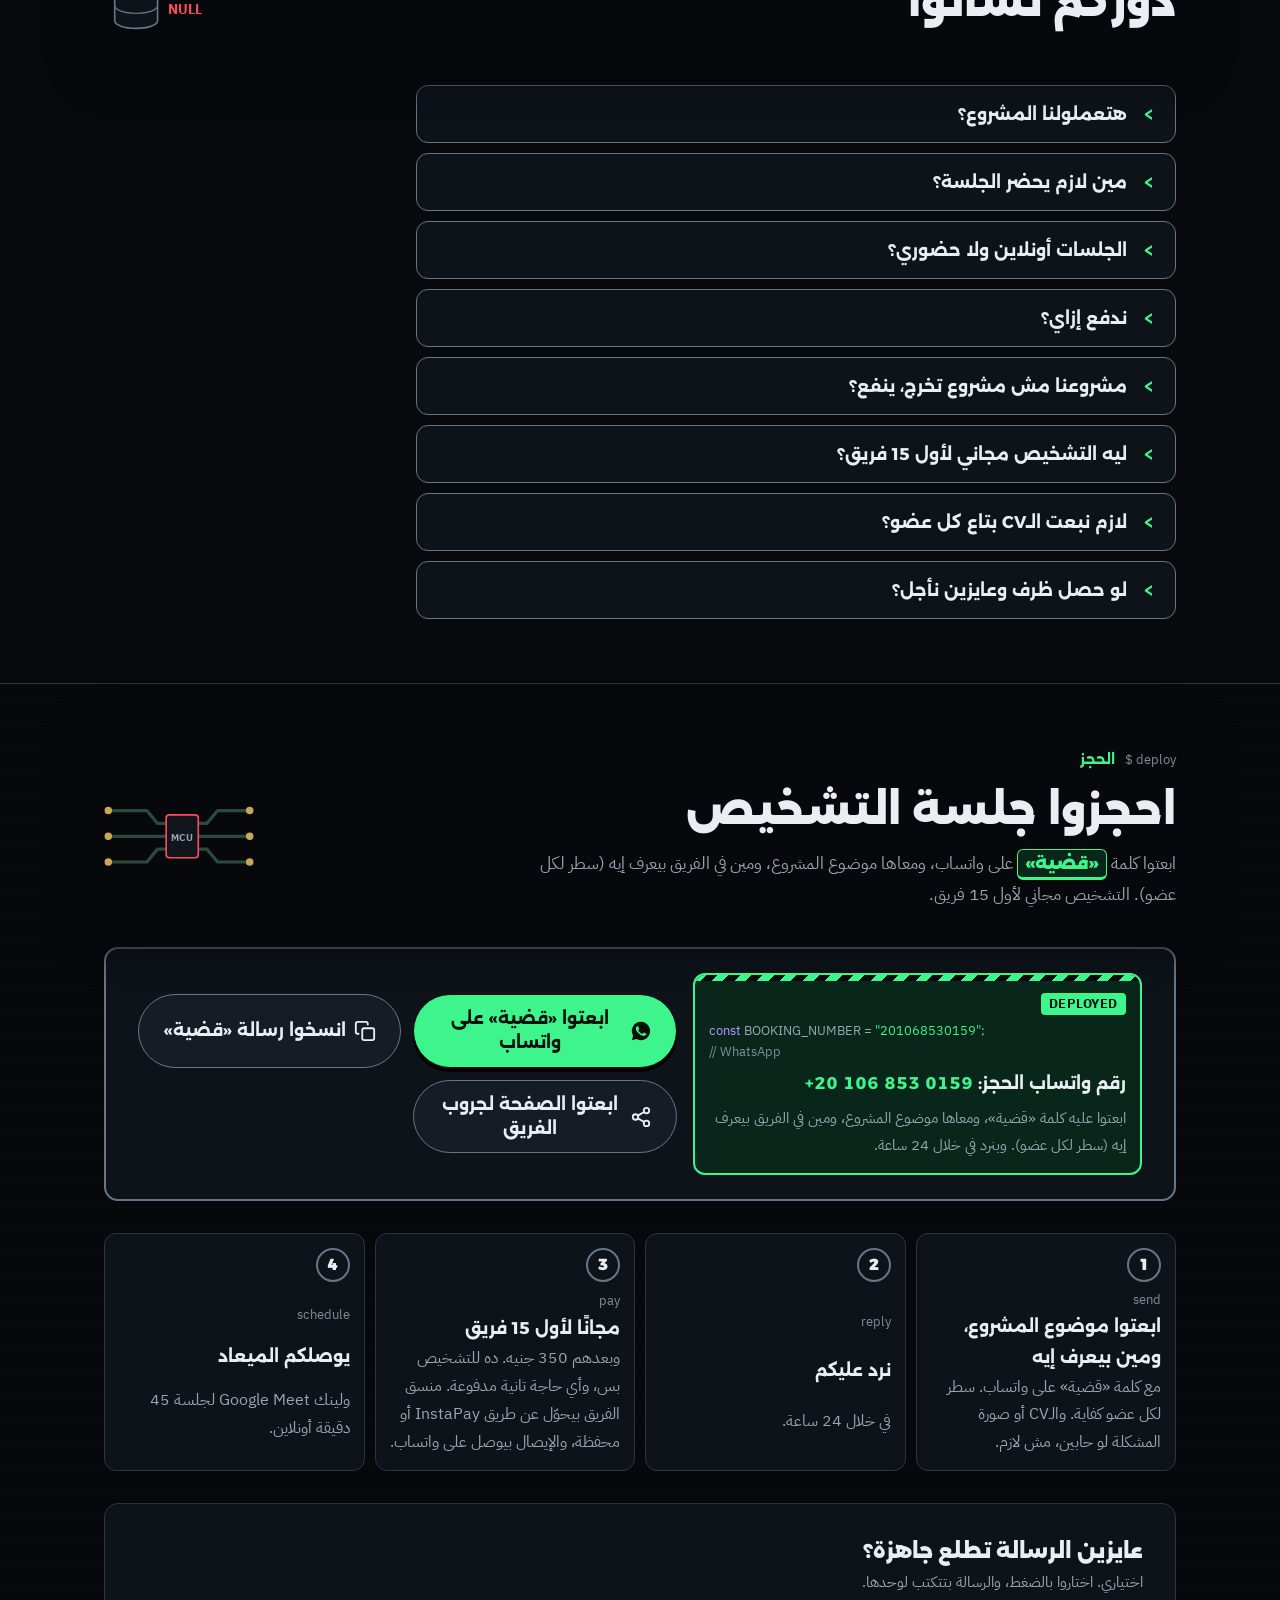
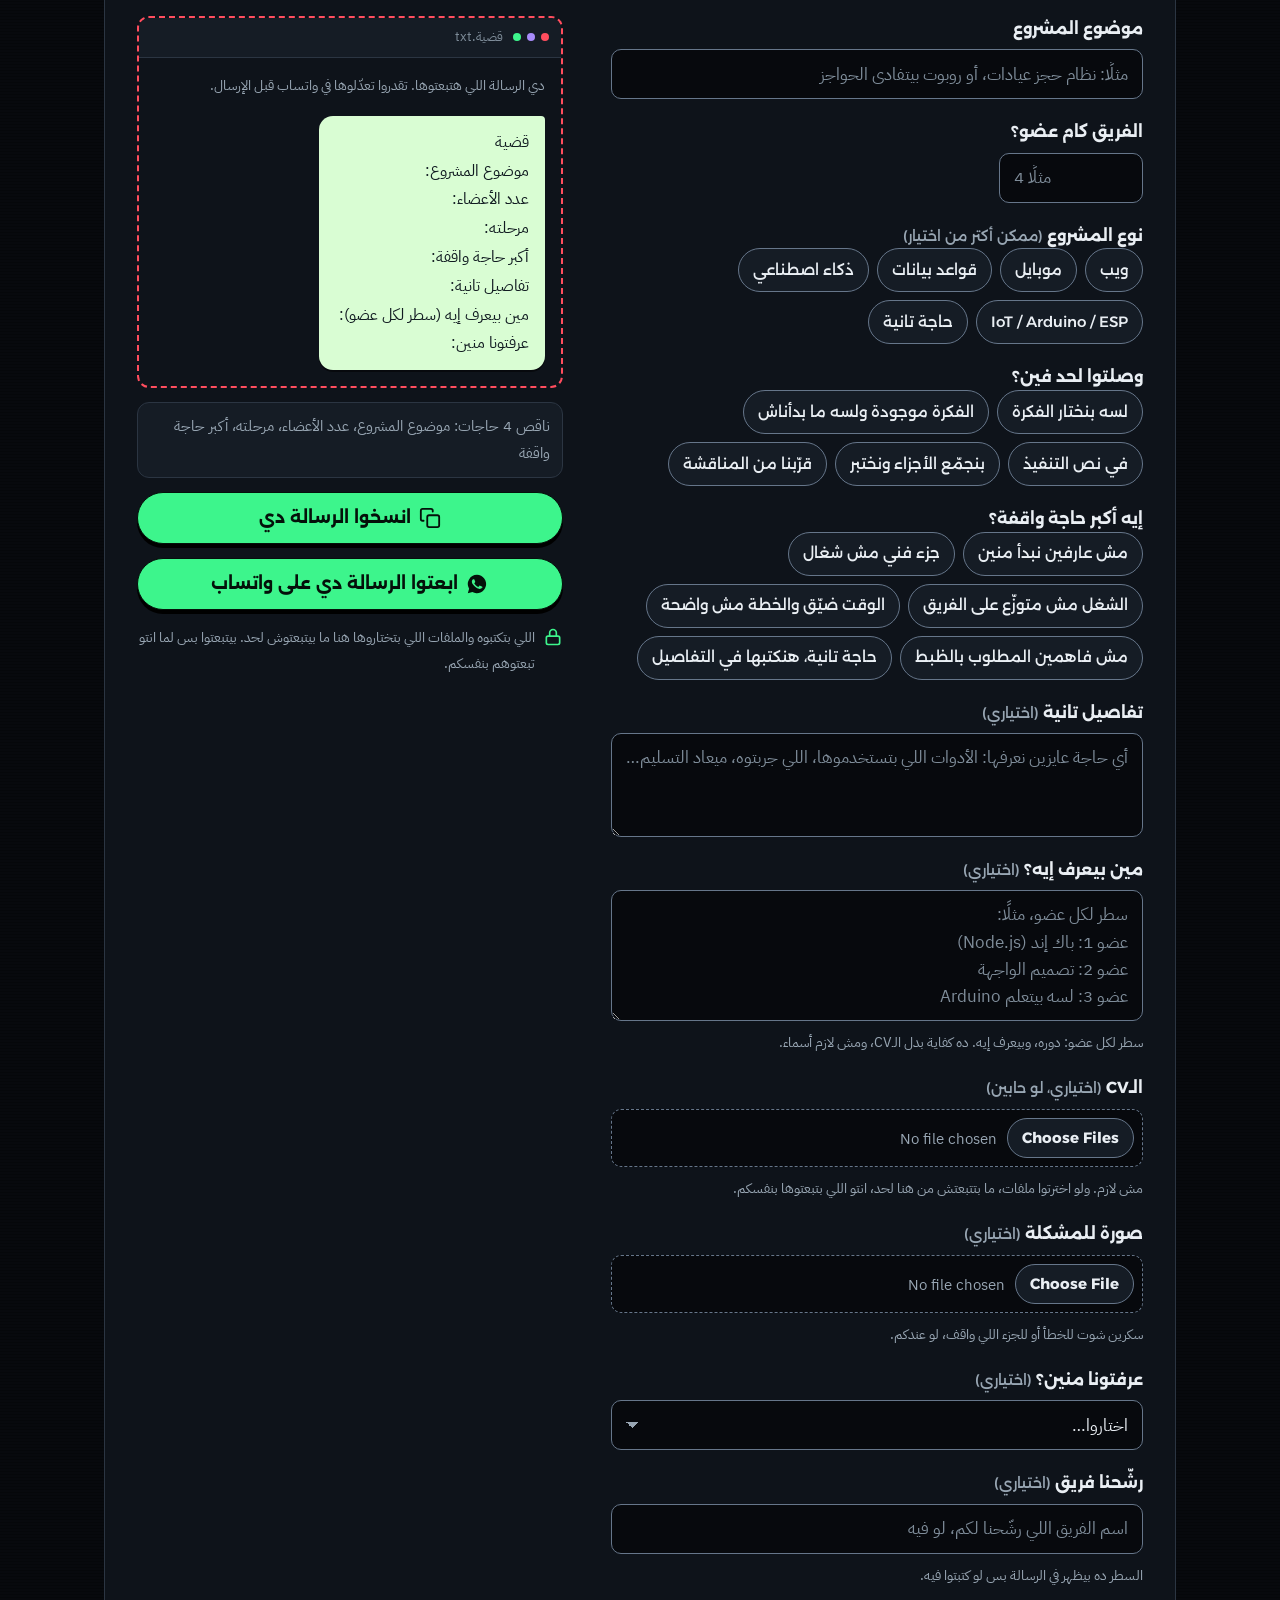
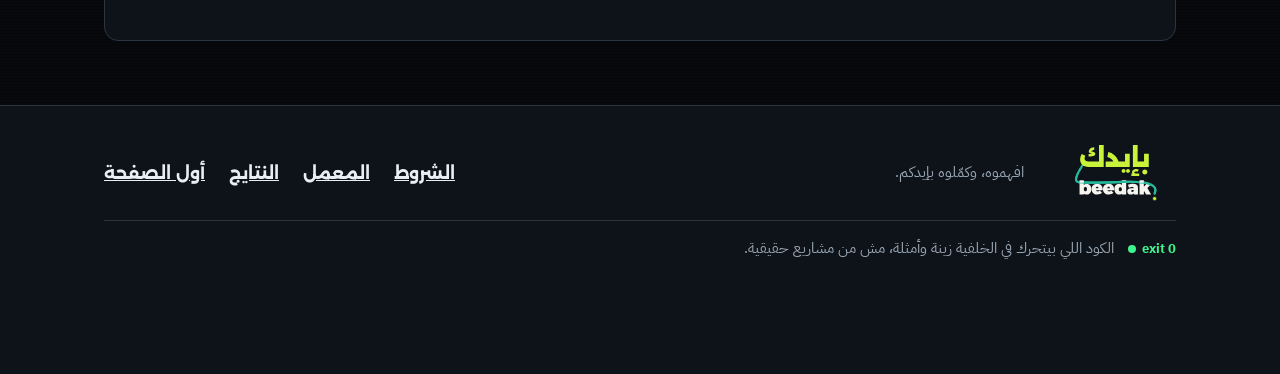
==== commit 47edb94b: "Fix issues found in adversarial review of home, terms, results, feedback - Booking form restores sta" ====
--- a/index.html
+++ b/index.html
@@ -214,7 +214,7 @@
               <span class="tab" aria-hidden="true"><bdi class="tok" dir="ltr">frame 1/4</bdi> الخطوة 1 من 4</span>
               <h3 id="ch1">افهم <small>البلاغ</small></h3>
               <p class="lead">المطلوب منكم إيه بالظبط، واللي اتعمل لحد دلوقتي.</p>
-              <p>علشان كده أول حاجة بنطلبها منكم 3 سطور بس. وده شكلها:</p>
+              <p>علشان كده أول حاجة بنطلبها منكم رسالة قصيرة. ودي أهم سطورها:</p>
               <div class="term report-term">
                 <div class="term-bar">
                   <span class="dots" aria-hidden="true"><i></i><i></i><i></i></span>
@@ -225,7 +225,7 @@
                   <figcaption>مثال لبلاغ، مش من فريق حقيقي</figcaption>
                   <p class="cmd" dir="ltr" aria-hidden="true"><span class="prompt">$</span> cat قضية.txt</p>
                   <p class="report-line"><b>قضية</b></p>
-                  <p class="report-line"><span>اسم المشروع:</span> <span class="type-me">نظام حضور بالـQR للمحاضرات</span></p>
+                  <p class="report-line"><span>موضوع المشروع:</span> <span class="type-me">نظام حضور بالـQR للمحاضرات</span></p>
                   <p class="report-line"><span>مرحلته:</span> <span class="type-me">في نص التنفيذ</span></p>
                   <p class="report-line bug-line" id="bug-line"><span>أكبر حاجة واقفة:</span> <span class="type-me bug-text">الأبلكيشن مش بيقرا الـQR من الموبايل</span> <span class="tag">اتحدد</span></p>
                 </figure>
@@ -244,7 +244,7 @@
                   <p><b>ليه بطة؟</b> المبرمجين ساعات بيشرحوا الكود لبطة بلاستيك سطر سطر، وساعات وهما بيشرحوا بياخدوا بالهم من الغلطة بنفسهم. البطة عندنا بنفس الفكرة: بتسأل، وانتو اللي بتلاقوا.</p>
                 </div>
               </div>
-              <a class="link mini wa-inline" href="https://wa.me/201068530159?text=%D9%82%D8%B6%D9%8A%D8%A9%0A%D9%85%D9%88%D8%B6%D9%88%D8%B9%20%D8%A7%D9%84%D9%85%D8%B4%D8%B1%D9%88%D8%B9%3A%20%0A%D8%B9%D8%AF%D8%AF%20%D8%A7%D9%84%D8%A3%D8%B9%D8%B6%D8%A7%D8%A1%3A%20%0A%D9%85%D8%B1%D8%AD%D9%84%D8%AA%D9%87%3A%20%0A%D8%A3%D9%83%D8%A8%D8%B1%20%D8%AD%D8%A7%D8%AC%D8%A9%20%D9%88%D8%A7%D9%82%D9%81%D8%A9%3A%20%0A%D8%AA%D9%81%D8%A7%D8%B5%D9%8A%D9%84%20%D8%AA%D8%A7%D9%86%D9%8A%D8%A9%3A%20%0A%D9%85%D9%8A%D9%86%20%D8%A8%D9%8A%D8%B9%D8%B1%D9%81%20%D8%A5%D9%8A%D9%87%20(%D8%B3%D8%B7%D8%B1%20%D9%84%D9%83%D9%84%20%D8%B9%D8%B6%D9%88)%3A%20%0A%D8%B9%D8%B1%D9%81%D8%AA%D9%88%D9%86%D8%A7%20%D9%85%D9%86%D9%8A%D9%86%3A%20" data-wa target="_blank" rel="noopener"><svg class="i" aria-hidden="true" focusable="false"><use href="#i-chat"/></svg>احجزوا التشخيص: مجاني لأول 15 فريق<span class="sr-only">، بيفتح واتساب</span></a>
+              <a class="link mini wa-inline" href="https://wa.me/201068530159?text=%D9%82%D8%B6%D9%8A%D8%A9%0A%D9%85%D9%88%D8%B6%D9%88%D8%B9%20%D8%A7%D9%84%D9%85%D8%B4%D8%B1%D9%88%D8%B9%3A%20%0A%D8%B9%D8%AF%D8%AF%20%D8%A7%D9%84%D8%A3%D8%B9%D8%B6%D8%A7%D8%A1%3A%20%0A%D9%85%D8%B1%D8%AD%D9%84%D8%AA%D9%87%3A%20%0A%D8%A3%D9%83%D8%A8%D8%B1%20%D8%AD%D8%A7%D8%AC%D8%A9%20%D9%88%D8%A7%D9%82%D9%81%D8%A9%3A%20%0A%D8%AA%D9%81%D8%A7%D8%B5%D9%8A%D9%84%20%D8%AA%D8%A7%D9%86%D9%8A%D8%A9%3A%20%0A%D9%85%D9%8A%D9%86%20%D8%A8%D9%8A%D8%B9%D8%B1%D9%81%20%D8%A5%D9%8A%D9%87%20(%D8%B3%D8%B7%D8%B1%20%D9%84%D9%83%D9%84%20%D8%B9%D8%B6%D9%88)%3A%20%0A%D8%B9%D8%B1%D9%81%D8%AA%D9%88%D9%86%D8%A7%20%D9%85%D9%86%D9%8A%D9%86%3A%20" data-wa target="_blank" rel="noopener"><svg class="i" aria-hidden="true" focusable="false"><use href="#i-chat"/></svg><span>احجزوا التشخيص<span data-free-only>: مجاني لأول 15 فريق</span></span><span class="sr-only">، بيفتح واتساب</span></a>
             </article>
           </li>
 
@@ -281,7 +281,7 @@
                   <p><b>البطة:</b> «أنا مش هحلّها مكانكم. هسأل لحد ما العقدة تبان، وانتو اللي تفكّوها.»</p>
                 </div>
               </div>
-              <a class="link mini wa-inline" href="https://wa.me/201068530159?text=%D9%82%D8%B6%D9%8A%D8%A9%0A%D9%85%D9%88%D8%B6%D9%88%D8%B9%20%D8%A7%D9%84%D9%85%D8%B4%D8%B1%D9%88%D8%B9%3A%20%0A%D8%B9%D8%AF%D8%AF%20%D8%A7%D9%84%D8%A3%D8%B9%D8%B6%D8%A7%D8%A1%3A%20%0A%D9%85%D8%B1%D8%AD%D9%84%D8%AA%D9%87%3A%20%0A%D8%A3%D9%83%D8%A8%D8%B1%20%D8%AD%D8%A7%D8%AC%D8%A9%20%D9%88%D8%A7%D9%82%D9%81%D8%A9%3A%20%0A%D8%AA%D9%81%D8%A7%D8%B5%D9%8A%D9%84%20%D8%AA%D8%A7%D9%86%D9%8A%D8%A9%3A%20%0A%D9%85%D9%8A%D9%86%20%D8%A8%D9%8A%D8%B9%D8%B1%D9%81%20%D8%A5%D9%8A%D9%87%20(%D8%B3%D8%B7%D8%B1%20%D9%84%D9%83%D9%84%20%D8%B9%D8%B6%D9%88)%3A%20%0A%D8%B9%D8%B1%D9%81%D8%AA%D9%88%D9%86%D8%A7%20%D9%85%D9%86%D9%8A%D9%86%3A%20" data-wa target="_blank" rel="noopener"><svg class="i" aria-hidden="true" focusable="false"><use href="#i-chat"/></svg>احجزوا التشخيص: مجاني لأول 15 فريق<span class="sr-only">، بيفتح واتساب</span></a>
+              <a class="link mini wa-inline" href="https://wa.me/201068530159?text=%D9%82%D8%B6%D9%8A%D8%A9%0A%D9%85%D9%88%D8%B6%D9%88%D8%B9%20%D8%A7%D9%84%D9%85%D8%B4%D8%B1%D9%88%D8%B9%3A%20%0A%D8%B9%D8%AF%D8%AF%20%D8%A7%D9%84%D8%A3%D8%B9%D8%B6%D8%A7%D8%A1%3A%20%0A%D9%85%D8%B1%D8%AD%D9%84%D8%AA%D9%87%3A%20%0A%D8%A3%D9%83%D8%A8%D8%B1%20%D8%AD%D8%A7%D8%AC%D8%A9%20%D9%88%D8%A7%D9%82%D9%81%D8%A9%3A%20%0A%D8%AA%D9%81%D8%A7%D8%B5%D9%8A%D9%84%20%D8%AA%D8%A7%D9%86%D9%8A%D8%A9%3A%20%0A%D9%85%D9%8A%D9%86%20%D8%A8%D9%8A%D8%B9%D8%B1%D9%81%20%D8%A5%D9%8A%D9%87%20(%D8%B3%D8%B7%D8%B1%20%D9%84%D9%83%D9%84%20%D8%B9%D8%B6%D9%88)%3A%20%0A%D8%B9%D8%B1%D9%81%D8%AA%D9%88%D9%86%D8%A7%20%D9%85%D9%86%D9%8A%D9%86%3A%20" data-wa target="_blank" rel="noopener"><svg class="i" aria-hidden="true" focusable="false"><use href="#i-chat"/></svg><span>احجزوا التشخيص<span data-free-only>: مجاني لأول 15 فريق</span></span><span class="sr-only">، بيفتح واتساب</span></a>
             </article>
           </li>
 
@@ -311,7 +311,7 @@
                   <p>اطلبوا الاسترداد في خلال 24 ساعة من الجلسة. الضمان على جلسة التشخيص بس، لأن نتيجة المراحل التانية مرتبطة بشغلكم انتو كمان.</p>
                 </div>
               </div>
-              <a class="link mini wa-inline" href="https://wa.me/201068530159?text=%D9%82%D8%B6%D9%8A%D8%A9%0A%D9%85%D9%88%D8%B6%D9%88%D8%B9%20%D8%A7%D9%84%D9%85%D8%B4%D8%B1%D9%88%D8%B9%3A%20%0A%D8%B9%D8%AF%D8%AF%20%D8%A7%D9%84%D8%A3%D8%B9%D8%B6%D8%A7%D8%A1%3A%20%0A%D9%85%D8%B1%D8%AD%D9%84%D8%AA%D9%87%3A%20%0A%D8%A3%D9%83%D8%A8%D8%B1%20%D8%AD%D8%A7%D8%AC%D8%A9%20%D9%88%D8%A7%D9%82%D9%81%D8%A9%3A%20%0A%D8%AA%D9%81%D8%A7%D8%B5%D9%8A%D9%84%20%D8%AA%D8%A7%D9%86%D9%8A%D8%A9%3A%20%0A%D9%85%D9%8A%D9%86%20%D8%A8%D9%8A%D8%B9%D8%B1%D9%81%20%D8%A5%D9%8A%D9%87%20(%D8%B3%D8%B7%D8%B1%20%D9%84%D9%83%D9%84%20%D8%B9%D8%B6%D9%88)%3A%20%0A%D8%B9%D8%B1%D9%81%D8%AA%D9%88%D9%86%D8%A7%20%D9%85%D9%86%D9%8A%D9%86%3A%20" data-wa target="_blank" rel="noopener"><svg class="i" aria-hidden="true" focusable="false"><use href="#i-chat"/></svg>احجزوا التشخيص: مجاني لأول 15 فريق<span class="sr-only">، بيفتح واتساب</span></a>
+              <a class="link mini wa-inline" href="https://wa.me/201068530159?text=%D9%82%D8%B6%D9%8A%D8%A9%0A%D9%85%D9%88%D8%B6%D9%88%D8%B9%20%D8%A7%D9%84%D9%85%D8%B4%D8%B1%D9%88%D8%B9%3A%20%0A%D8%B9%D8%AF%D8%AF%20%D8%A7%D9%84%D8%A3%D8%B9%D8%B6%D8%A7%D8%A1%3A%20%0A%D9%85%D8%B1%D8%AD%D9%84%D8%AA%D9%87%3A%20%0A%D8%A3%D9%83%D8%A8%D8%B1%20%D8%AD%D8%A7%D8%AC%D8%A9%20%D9%88%D8%A7%D9%82%D9%81%D8%A9%3A%20%0A%D8%AA%D9%81%D8%A7%D8%B5%D9%8A%D9%84%20%D8%AA%D8%A7%D9%86%D9%8A%D8%A9%3A%20%0A%D9%85%D9%8A%D9%86%20%D8%A8%D9%8A%D8%B9%D8%B1%D9%81%20%D8%A5%D9%8A%D9%87%20(%D8%B3%D8%B7%D8%B1%20%D9%84%D9%83%D9%84%20%D8%B9%D8%B6%D9%88)%3A%20%0A%D8%B9%D8%B1%D9%81%D8%AA%D9%88%D9%86%D8%A7%20%D9%85%D9%86%D9%8A%D9%86%3A%20" data-wa target="_blank" rel="noopener"><svg class="i" aria-hidden="true" focusable="false"><use href="#i-chat"/></svg><span>احجزوا التشخيص<span data-free-only>: مجاني لأول 15 فريق</span></span><span class="sr-only">، بيفتح واتساب</span></a>
             </article>
           </li>
 
@@ -349,7 +349,7 @@
                   </div>
                 </div>
               </div>
-              <a class="link mini wa-inline" href="https://wa.me/201068530159?text=%D9%82%D8%B6%D9%8A%D8%A9%0A%D9%85%D9%88%D8%B6%D9%88%D8%B9%20%D8%A7%D9%84%D9%85%D8%B4%D8%B1%D9%88%D8%B9%3A%20%0A%D8%B9%D8%AF%D8%AF%20%D8%A7%D9%84%D8%A3%D8%B9%D8%B6%D8%A7%D8%A1%3A%20%0A%D9%85%D8%B1%D8%AD%D9%84%D8%AA%D9%87%3A%20%0A%D8%A3%D9%83%D8%A8%D8%B1%20%D8%AD%D8%A7%D8%AC%D8%A9%20%D9%88%D8%A7%D9%82%D9%81%D8%A9%3A%20%0A%D8%AA%D9%81%D8%A7%D8%B5%D9%8A%D9%84%20%D8%AA%D8%A7%D9%86%D9%8A%D8%A9%3A%20%0A%D9%85%D9%8A%D9%86%20%D8%A8%D9%8A%D8%B9%D8%B1%D9%81%20%D8%A5%D9%8A%D9%87%20(%D8%B3%D8%B7%D8%B1%20%D9%84%D9%83%D9%84%20%D8%B9%D8%B6%D9%88)%3A%20%0A%D8%B9%D8%B1%D9%81%D8%AA%D9%88%D9%86%D8%A7%20%D9%85%D9%86%D9%8A%D9%86%3A%20" data-wa target="_blank" rel="noopener"><svg class="i" aria-hidden="true" focusable="false"><use href="#i-chat"/></svg>احجزوا التشخيص: مجاني لأول 15 فريق<span class="sr-only">، بيفتح واتساب</span></a>
+              <a class="link mini wa-inline" href="https://wa.me/201068530159?text=%D9%82%D8%B6%D9%8A%D8%A9%0A%D9%85%D9%88%D8%B6%D9%88%D8%B9%20%D8%A7%D9%84%D9%85%D8%B4%D8%B1%D9%88%D8%B9%3A%20%0A%D8%B9%D8%AF%D8%AF%20%D8%A7%D9%84%D8%A3%D8%B9%D8%B6%D8%A7%D8%A1%3A%20%0A%D9%85%D8%B1%D8%AD%D9%84%D8%AA%D9%87%3A%20%0A%D8%A3%D9%83%D8%A8%D8%B1%20%D8%AD%D8%A7%D8%AC%D8%A9%20%D9%88%D8%A7%D9%82%D9%81%D8%A9%3A%20%0A%D8%AA%D9%81%D8%A7%D8%B5%D9%8A%D9%84%20%D8%AA%D8%A7%D9%86%D9%8A%D8%A9%3A%20%0A%D9%85%D9%8A%D9%86%20%D8%A8%D9%8A%D8%B9%D8%B1%D9%81%20%D8%A5%D9%8A%D9%87%20(%D8%B3%D8%B7%D8%B1%20%D9%84%D9%83%D9%84%20%D8%B9%D8%B6%D9%88)%3A%20%0A%D8%B9%D8%B1%D9%81%D8%AA%D9%88%D9%86%D8%A7%20%D9%85%D9%86%D9%8A%D9%86%3A%20" data-wa target="_blank" rel="noopener"><svg class="i" aria-hidden="true" focusable="false"><use href="#i-chat"/></svg><span>احجزوا التشخيص<span data-free-only>: مجاني لأول 15 فريق</span></span><span class="sr-only">، بيفتح واتساب</span></a>
             </article>
           </li>
         </ol>
@@ -526,6 +526,7 @@
           <bdi class="card-cmd tok" dir="ltr" aria-hidden="true"><span class="prompt">$</span> run defense</bdi>
           <div class="row"><h3 id="o-def">جاهزية المناقشة</h3><span class="amount num">1,200 <small>جنيه</small></span></div>
           <p class="when">قبل المناقشة</p>
+          <p class="fine" data-free-only>مدفوعة، حتى لأول 15 فريق.</p>
           <ul><li>مراجعة التقرير والعرض</li><li>بروفة مناقشة 60 دقيقة</li><li>قائمة الأسئلة المتوقعة من اللجنة</li></ul>
         </article>
         <article class="card" aria-labelledby="o-tech">
@@ -626,7 +627,7 @@
           </div>
           <div class="nums">
             <p class="n"><b class="num">150</b> جنيه خصم لفريقكم على المرحلة الجاية، لما الفريق الجديد يدفع</p>
-            <p class="n"><b class="num">50</b> جنيه خصم للفريق الجديد على التشخيص</p>
+            <p class="n"><b class="num">50</b> جنيه خصم للفريق الجديد على التشخيص، لو جلسته مدفوعة</p>
           </div>
         </div>
       </div>
@@ -694,9 +695,9 @@
         <details><summary><span class="q-caret" aria-hidden="true"></span><span>هتعملولنا المشروع؟</span></summary><p>لأ. بنشرح ونراجع ونرتب معاكم، وانتو اللي بتكتبوا وبتنفذوا. ده اللي هيخليكم تقدروا تدافعوا عن مشروعكم في المناقشة.</p></details>
         <details><summary><span class="q-caret" aria-hidden="true"></span><span>مين لازم يحضر الجلسة؟</span></summary><p>الأحسن الفريق كله يحضر. وأقل حاجة، منسق الفريق والأعضاء المسؤولين عن الجزء اللي واقف.</p></details>
         <details><summary><span class="q-caret" aria-hidden="true"></span><span>الجلسات أونلاين ولا حضوري؟</span></summary><p>أونلاين على <bdi>Google Meet</bdi>، ونقدر نشتغل مع فرق من أي محافظة في مصر.</p></details>
-        <details><summary><span class="q-caret" aria-hidden="true"></span><span>ندفع إزاي؟</span></summary><p>لو فريقكم من أول 15 فريق، التشخيص بس هو المجاني، وأي حاجة تانية مدفوعة. وفي أي حاجة مدفوعة، منسق الفريق بيحوّل المبلغ كله مقدمًا عن الفريق قبل الجلسة، عن طريق <bdi>InstaPay</bdi> أو محفظة موبايل. والإيصال بيوصل على واتساب.</p></details>
+        <details><summary><span class="q-caret" aria-hidden="true"></span><span>ندفع إزاي؟</span></summary><p><span data-free-only>لو فريقكم من أول 15 فريق، التشخيص بس هو المجاني، وأي حاجة تانية مدفوعة. </span>وفي أي حاجة مدفوعة، منسق الفريق بيحوّل المبلغ كله مقدمًا عن الفريق قبل الجلسة، عن طريق <bdi>InstaPay</bdi> أو محفظة موبايل. والإيصال بيوصل على واتساب.</p></details>
         <details><summary><span class="q-caret" aria-hidden="true"></span><span>مشروعنا مش مشروع تخرج، ينفع؟</span></summary><p>أيوه. أي مشروع، أي سنة، من الثانوي للجامعة.</p></details>
-        <details><summary><span class="q-caret" aria-hidden="true"></span><span>ليه التشخيص مجاني لأول 15 فريق؟</span></summary><p>لأننا لسه بنبدأ. في المقابل بتقولولنا رأيكم بصراحة بعد الجلسة. ولو وافقتوا بنفسكم، ممكن نحكي تجربتكم في الدعاية بتاعتنا. ولو ما وافقتوش، الجلسة برضه مجانًا. والمجاني هو التشخيص بس، وأي حاجة تانية مدفوعة.</p></details>
+        <details data-free-only><summary><span class="q-caret" aria-hidden="true"></span><span>ليه التشخيص مجاني لأول 15 فريق؟</span></summary><p>لأننا لسه بنبدأ. في المقابل بتقولولنا رأيكم بصراحة بعد الجلسة. ولو وافقتوا بنفسكم، ممكن نحكي تجربتكم في الدعاية بتاعتنا. ولو ما وافقتوش، الجلسة برضه مجانًا. والمجاني هو التشخيص بس، وأي حاجة تانية مدفوعة.</p></details>
         <details><summary><span class="q-caret" aria-hidden="true"></span><span>لازم نبعت الـCV بتاع كل عضو؟</span></summary><p>لأ، مش لازم. كفاية سطر لكل عضو يقول هو بيعرف إيه، علشان نقسم الكلام في الجلسة على قدّكم. ولو حابين تبعتوا الـCVs، بنستخدمها بس علشان نجهّز الجلسة، ومش بنشاركها مع حد، وبنمسحها لو طلبتوا.</p></details>
         <details><summary><span class="q-caret" aria-hidden="true"></span><span>لو حصل ظرف وعايزين نأجل؟</span></summary><p>التأجيل مجاني مرة واحدة لو بلّغتونا قبلها بـ24 ساعة. ولو الفريق ما حضرش، الجلسة بتتحسب. ولو إحنا اللي لغينا، بنحدد ميعاد تاني، أو الفلوس ترجع كاملة.</p></details>
       </div>
@@ -752,13 +753,14 @@
         <ol class="steps" aria-label="اللي بيحصل بعد ما تبعتوا">
           <li><bdi class="stage tok" dir="ltr" aria-hidden="true">send</bdi><b>ابعتوا موضوع المشروع، ومين بيعرف إيه</b><span>مع كلمة «قضية» على واتساب. سطر لكل عضو كفاية. والـCV أو صورة المشكلة لو حابين، مش لازم.</span></li>
           <li><bdi class="stage tok" dir="ltr" aria-hidden="true">reply</bdi><b>نرد عليكم</b><span>في خلال 24 ساعة.</span></li>
-          <li><bdi class="stage tok" dir="ltr" aria-hidden="true">pay</bdi><b>مجانًا لأول 15 فريق</b><span>وبعدهم 350 جنيه. ده للتشخيص بس، وأي حاجة تانية مدفوعة. منسق الفريق بيحوّل عن طريق <bdi>InstaPay</bdi> أو محفظة، والإيصال بيوصل على واتساب.</span></li>
+          <li><bdi class="stage tok" dir="ltr" aria-hidden="true">pay</bdi><b id="pay-step-title">مجانًا لأول 15 فريق</b><span><span data-free-only>وبعدهم 350 جنيه. ده للتشخيص بس، وأي حاجة تانية مدفوعة. </span>منسق الفريق بيحوّل عن طريق <bdi>InstaPay</bdi> أو محفظة، والإيصال بيوصل على واتساب.</span></li>
           <li><bdi class="stage tok" dir="ltr" aria-hidden="true">schedule</bdi><b>يوصلكم الميعاد</b><span>ولينك <bdi>Google Meet</bdi> لجلسة 45 دقيقة أونلاين.</span></li>
         </ol>
 
         <!-- A plain group, not a <form>: nothing is ever submitted, so nothing can end up in a URL. -->
         <div class="builder" id="case-form" role="group" aria-labelledby="builder-title">
-          <h3 class="builder-title" id="builder-title">عايزين الرسالة تطلع جاهزة؟ <small class="when-app">اختياري. اختاروا بالضغط، والرسالة بتتكتب لوحدها.</small><small class="when-noapp">انسخوا الرسالة دي، وكمّلوا الفاضي بإيدكم، وابعتوها على واتساب للرقم <bdi class="wa-num num" dir="ltr">+20 106 853 0159</bdi>. ولو حابين، ابعتوا الـCVs أو صورة المشكلة في نفس الشات، مش لازم.</small></h3>
+          <h3 class="builder-title" id="builder-title">عايزين الرسالة تطلع جاهزة؟</h3>
+          <p class="builder-help"><small class="when-app">اختياري. اختاروا بالضغط، والرسالة بتتكتب لوحدها.</small><small class="when-noapp">انسخوا الرسالة دي، وكمّلوا الفاضي بإيدكم، وابعتوها على واتساب للرقم <bdi class="wa-num num" dir="ltr">+20 106 853 0159</bdi>. ولو حابين، ابعتوا الـCVs أو صورة المشكلة في نفس الشات، مش لازم.</small></p>
 
           <div class="field when-app">
             <label for="f-project">موضوع المشروع</label>
@@ -767,7 +769,7 @@
 
           <div class="field when-app">
             <label for="f-members">الفريق كام عضو؟</label>
-            <input class="input input-num" id="f-members" name="members" type="number" inputmode="numeric" min="1" step="1" dir="ltr" autocomplete="off" enterkeyhint="done" placeholder="مثلًا 4">
+            <input class="input input-num" id="f-members" name="members" type="number" inputmode="numeric" min="1" max="50" step="1" dir="ltr" autocomplete="off" enterkeyhint="done" placeholder="مثلًا 4">
           </div>
 
           <fieldset class="field when-app">
@@ -801,7 +803,7 @@
               <label class="chip"><input type="radio" name="blocker" value="الشغل مش متوزّع على الفريق"><span>الشغل مش متوزّع على الفريق</span></label>
               <label class="chip"><input type="radio" name="blocker" value="الوقت ضيّق والخطة مش واضحة"><span>الوقت ضيّق والخطة مش واضحة</span></label>
               <label class="chip"><input type="radio" name="blocker" value="مش فاهمين المطلوب بالظبط"><span>مش فاهمين المطلوب بالظبط</span></label>
-              <label class="chip"><input type="radio" name="blocker" value=""><span>حاجة تانية، هنكتبها</span></label>
+              <label class="chip"><input type="radio" name="blocker" value="حاجة تانية (مكتوبة في التفاصيل)"><span>حاجة تانية، هنكتبها في التفاصيل</span></label>
             </div>
           </fieldset>
 
@@ -812,7 +814,7 @@
 
           <div class="field when-app">
             <label for="f-skills">مين بيعرف إيه؟ <span class="hint-text">(اختياري)</span></label>
-            <textarea class="input textarea" id="f-skills" name="skills" dir="auto" rows="3" maxlength="400" autocomplete="off" aria-describedby="f-skills-hint" placeholder="سطر لكل عضو، مثلًا:
+            <textarea class="input textarea" id="f-skills" name="skills" dir="auto" rows="4" maxlength="400" autocomplete="off" aria-describedby="f-skills-hint" placeholder="سطر لكل عضو، مثلًا:
 عضو 1: باك إند (Node.js)
 عضو 2: تصميم الواجهة
 عضو 3: لسه بيتعلم Arduino"></textarea>
@@ -904,7 +906,7 @@
 </main>
 
 <div class="mobile-bar when-app" id="mobile-bar">
-  <a class="btn" id="mobile-cta" href="https://wa.me/201068530159?text=%D9%82%D8%B6%D9%8A%D8%A9%0A%D9%85%D9%88%D8%B6%D9%88%D8%B9%20%D8%A7%D9%84%D9%85%D8%B4%D8%B1%D9%88%D8%B9%3A%20%0A%D8%B9%D8%AF%D8%AF%20%D8%A7%D9%84%D8%A3%D8%B9%D8%B6%D8%A7%D8%A1%3A%20%0A%D9%85%D8%B1%D8%AD%D9%84%D8%AA%D9%87%3A%20%0A%D8%A3%D9%83%D8%A8%D8%B1%20%D8%AD%D8%A7%D8%AC%D8%A9%20%D9%88%D8%A7%D9%82%D9%81%D8%A9%3A%20%0A%D8%AA%D9%81%D8%A7%D8%B5%D9%8A%D9%84%20%D8%AA%D8%A7%D9%86%D9%8A%D8%A9%3A%20%0A%D9%85%D9%8A%D9%86%20%D8%A8%D9%8A%D8%B9%D8%B1%D9%81%20%D8%A5%D9%8A%D9%87%20(%D8%B3%D8%B7%D8%B1%20%D9%84%D9%83%D9%84%20%D8%B9%D8%B6%D9%88)%3A%20%0A%D8%B9%D8%B1%D9%81%D8%AA%D9%88%D9%86%D8%A7%20%D9%85%D9%86%D9%8A%D9%86%3A%20" data-wa target="_blank" rel="noopener"><svg class="i" aria-hidden="true" focusable="false"><use href="#i-chat"/></svg>احجزوا التشخيص (مجاني لأول 15 فريق)<span class="sr-only">، بيفتح واتساب</span></a>
+  <a class="btn" id="mobile-cta" href="https://wa.me/201068530159?text=%D9%82%D8%B6%D9%8A%D8%A9%0A%D9%85%D9%88%D8%B6%D9%88%D8%B9%20%D8%A7%D9%84%D9%85%D8%B4%D8%B1%D9%88%D8%B9%3A%20%0A%D8%B9%D8%AF%D8%AF%20%D8%A7%D9%84%D8%A3%D8%B9%D8%B6%D8%A7%D8%A1%3A%20%0A%D9%85%D8%B1%D8%AD%D9%84%D8%AA%D9%87%3A%20%0A%D8%A3%D9%83%D8%A8%D8%B1%20%D8%AD%D8%A7%D8%AC%D8%A9%20%D9%88%D8%A7%D9%82%D9%81%D8%A9%3A%20%0A%D8%AA%D9%81%D8%A7%D8%B5%D9%8A%D9%84%20%D8%AA%D8%A7%D9%86%D9%8A%D8%A9%3A%20%0A%D9%85%D9%8A%D9%86%20%D8%A8%D9%8A%D8%B9%D8%B1%D9%81%20%D8%A5%D9%8A%D9%87%20(%D8%B3%D8%B7%D8%B1%20%D9%84%D9%83%D9%84%20%D8%B9%D8%B6%D9%88)%3A%20%0A%D8%B9%D8%B1%D9%81%D8%AA%D9%88%D9%86%D8%A7%20%D9%85%D9%86%D9%8A%D9%86%3A%20" data-wa target="_blank" rel="noopener"><svg class="i" aria-hidden="true" focusable="false"><use href="#i-chat"/></svg><span>احجزوا التشخيص<span data-free-only> (مجاني لأول 15 فريق)</span></span><span class="sr-only">، بيفتح واتساب</span></a>
   <button class="motion-toggle" type="button">
     <svg class="i mt-pause" aria-hidden="true" focusable="false"><use href="#i-pause"/></svg>
     <svg class="i mt-play" aria-hidden="true" focusable="false"><use href="#i-play"/></svg>
--- a/assets/css/styles.css
+++ b/assets/css/styles.css
@@ -192,6 +192,8 @@
 .free-first { display: grid; gap: 4px; max-width: 52ch; padding: 12px 14px; border: 1.5px solid var(--green); border-radius: var(--r-md); background: var(--green-wash); line-height: 1.6; }
 .free-first b { font-family: var(--display); font-size: 1.3125rem; font-weight: 900; color: var(--green); }
 .free-first span { font-size: 0.9375rem; color: var(--text); }
+/* Phones: the floating pause button (bottom-left, the page's only one) lands on the hero's first screen; keep the hero text out from under it. */
+@media (max-width: 759px) { .hero-actions .free-first { padding-inline-end: 52px; } .hero-actions .price { padding-inline-end: 56px; } }
 .free-tag { font-size: 0.9375rem; color: var(--text); }
 .free-tag b { font-family: var(--display); color: var(--green); }
 .reassure { display: flex; gap: 8px; align-items: flex-start; font-size: 0.9375rem; color: var(--text); }
@@ -344,6 +346,7 @@
 .xt-1 { top: 0; left: 4%; }
 .xt-2 { top: 0; right: 6%; }
 .xt-3 { bottom: 0; left: 38%; }
+@media (max-width: 479px) { .xt-2 { top: auto; bottom: 0; right: 4%; } .xt-3 { left: 4%; } } /* narrow stage: the two top tags overlapped */
 .untangle.t1 .xt-1, .untangle.t2 .xt-2, .untangle.t3 .xt-3 { opacity: 0; }
 .untangle-ctl { display: grid; gap: 4px; }
 .untangle-ctl label { font: 700 0.9375rem/1.6 var(--display); }
@@ -587,7 +590,8 @@
 .steps span { color: var(--muted); font-size: 0.9688rem; }
 .builder { background: var(--s1); border: 1.5px solid var(--line); border-radius: var(--r-lg); padding: 20px 16px; display: grid; gap: 20px; }
 .builder-title { font: 900 1.25rem/1.5 var(--display); }
-.builder-title small { display: block; font: 400 0.9375rem/1.7 var(--body); color: var(--muted); }
+.builder-title small, .builder-help small { display: block; font: 400 0.9375rem/1.7 var(--body); color: var(--muted); }
+.builder-help { margin-block-start: -16px; } /* help text sits under the heading, outside it (a heading must stay short for screen readers) */
 .field { display: grid; gap: 8px; }
 .field label, .field legend { font: 700 1rem/1.6 var(--display); padding: 0; }
 .field .hint-text, .field-hint { font-size: 0.9062rem; color: var(--muted); font-weight: 400; }
@@ -602,6 +606,8 @@
 .files-note { padding: 10px 14px; border: 1.5px solid var(--violet); border-radius: var(--r-md); background: var(--violet-wash); color: var(--text); font-size: 0.9375rem; }
 .files-note[hidden] { display: none; }
 .input::placeholder { color: var(--dim); opacity: 1; }
+/* dir="auto" fields are LTR while empty, which cuts and reorders the Arabic placeholders: right-to-left until the visitor types. */
+.input[dir="auto"]:placeholder-shown { direction: rtl; text-align: right; }
 .input:focus-visible { outline: 3px solid var(--green); outline-offset: 2px; border-color: var(--green); }
 .chips { display: flex; flex-wrap: wrap; gap: 8px; }
 .chip { position: relative; display: inline-flex; }
@@ -701,7 +707,7 @@
 .tsec li { counter-increment: ln; position: relative; padding: 6px 8px; padding-inline-start: 42px; border-radius: 6px; border-inline-start: 3px solid transparent; transition: background-color .15s var(--ease); }
 .tsec li::before { content: counter(ln); content: counter(ln) / ""; position: absolute; inset-inline-start: 4px; top: 6px; width: 26px; text-align: center; font: 400 0.8125rem/2.1 var(--mono); color: var(--dim); }
 .tsec li:hover { background: var(--s2); }
-.tsec li.is-cur { outline: 2px solid var(--green); outline-offset: 2px; }
+.tsec li.is-cur, .tsec h2.is-cur { outline: 2px solid var(--green); outline-offset: 2px; border-radius: 6px; }
 .tsec .criterion { border-inline-start-color: var(--green); background: var(--green-wash); }
 .t-guarantee .term-body { padding-top: 0; }
 .t-guarantee .h2row { margin-block-start: 14px; }
@@ -761,9 +767,9 @@
   .action { grid-template-columns: minmax(0, 1fr) minmax(0, 1.2fr); align-items: center; padding: 24px 32px; }
   .action .toast { grid-column: 1 / -1; }
   .builder { grid-template-columns: minmax(0, 1.25fr) minmax(0, 1fr); column-gap: 48px; padding: 32px; }
-  .builder > .builder-title { grid-column: 1 / -1; }
+  .builder > .builder-title, .builder > .builder-help { grid-column: 1 / -1; }
   .builder > .field { grid-column: 1; }
-  .builder-out { grid-column: 2; grid-row: 2 / span 10; position: sticky; top: 24px; }
+  .builder-out { grid-column: 2; grid-row: 3 / span 10; position: sticky; top: 24px; }
   .about-body { grid-template-columns: minmax(0, .85fr) minmax(0, 1.15fr); column-gap: 48px; padding: 32px; }
   .foot .wrap { grid-template-columns: auto minmax(0, 1fr) auto; align-items: center; column-gap: 32px; }
   .foot-status { grid-column: 1 / -1; }
@@ -1087,6 +1093,7 @@
 .motion-on h2.dec-run { animation: decode .6s steps(16, end) both; }
 @keyframes decode { from { clip-path: inset(0 0 0 100%); } to { clip-path: inset(0 0 0 0); } }
 @media (prefers-reduced-motion: reduce) { h2.dec-pre { clip-path: none !important; } }
+@media print { h2.dec-pre, h2.dec-run { clip-path: none !important; animation: none !important; } } /* printing the terms must not drop unscrolled headings */
 
 /* ---------- Pause control: exactly one, the floating one (header and footer copies removed, 15 Nov 2026) ---------- */
 @media (min-width: 900px) {
@@ -1100,7 +1107,7 @@
 .slot.is-set .miss-pill { background: var(--green); color: var(--on-green); }
 .slot-code .s { color: var(--green); }
 .wa-num { font-family: var(--display); font-weight: 700; color: var(--green); white-space: nowrap; user-select: all; -webkit-user-select: all; }
-.when-noapp .wa-num, .builder-title .wa-num { font-size: 1em; }
+.when-noapp .wa-num, .builder-title .wa-num, .builder-help .wa-num { font-size: 1em; }
 .wa-inline { display: inline-flex; align-items: center; gap: 6px; }
 .wa-inline .i { width: 18px; height: 18px; }
 
@@ -1327,6 +1334,8 @@
 .fb-form .is-missing > label, .fb-form .is-missing > legend { color: var(--red); }
 .fb-form .is-missing .input { border-color: var(--red); }
 .fb-form .is-missing .chip span { border-color: var(--red); border-style: dashed; }
+.fb-form .chip span { min-width: 44px; justify-content: center; } /* «لأ» was 41px wide: under the 44px touch target */
+#toast.is-error { color: var(--red); } /* feedback: «لسه ناقص» is an error, not a success */
 .fb-preview { display: grid; gap: 6px; }
 .fb-send { margin-block-start: 4px; }
 .rs-method { display: flex; gap: 8px; align-items: flex-start; padding: 10px 14px; border: 1.5px solid var(--line-ui); border-radius: var(--r-md); background: var(--s1); }
@@ -1376,5 +1385,5 @@
 .input.select option { background: var(--s1); color: var(--text); }
 @media (min-width: 900px) {
   .outcome-grid { grid-template-columns: minmax(0, 1.15fr) minmax(0, 1fr); align-items: start; gap: 24px; }
-  .builder-out { grid-row: 2 / span 12; }
-}
+  .builder-out { grid-row: 3 / span 12; } /* row 1: heading, row 2: help text */
+}
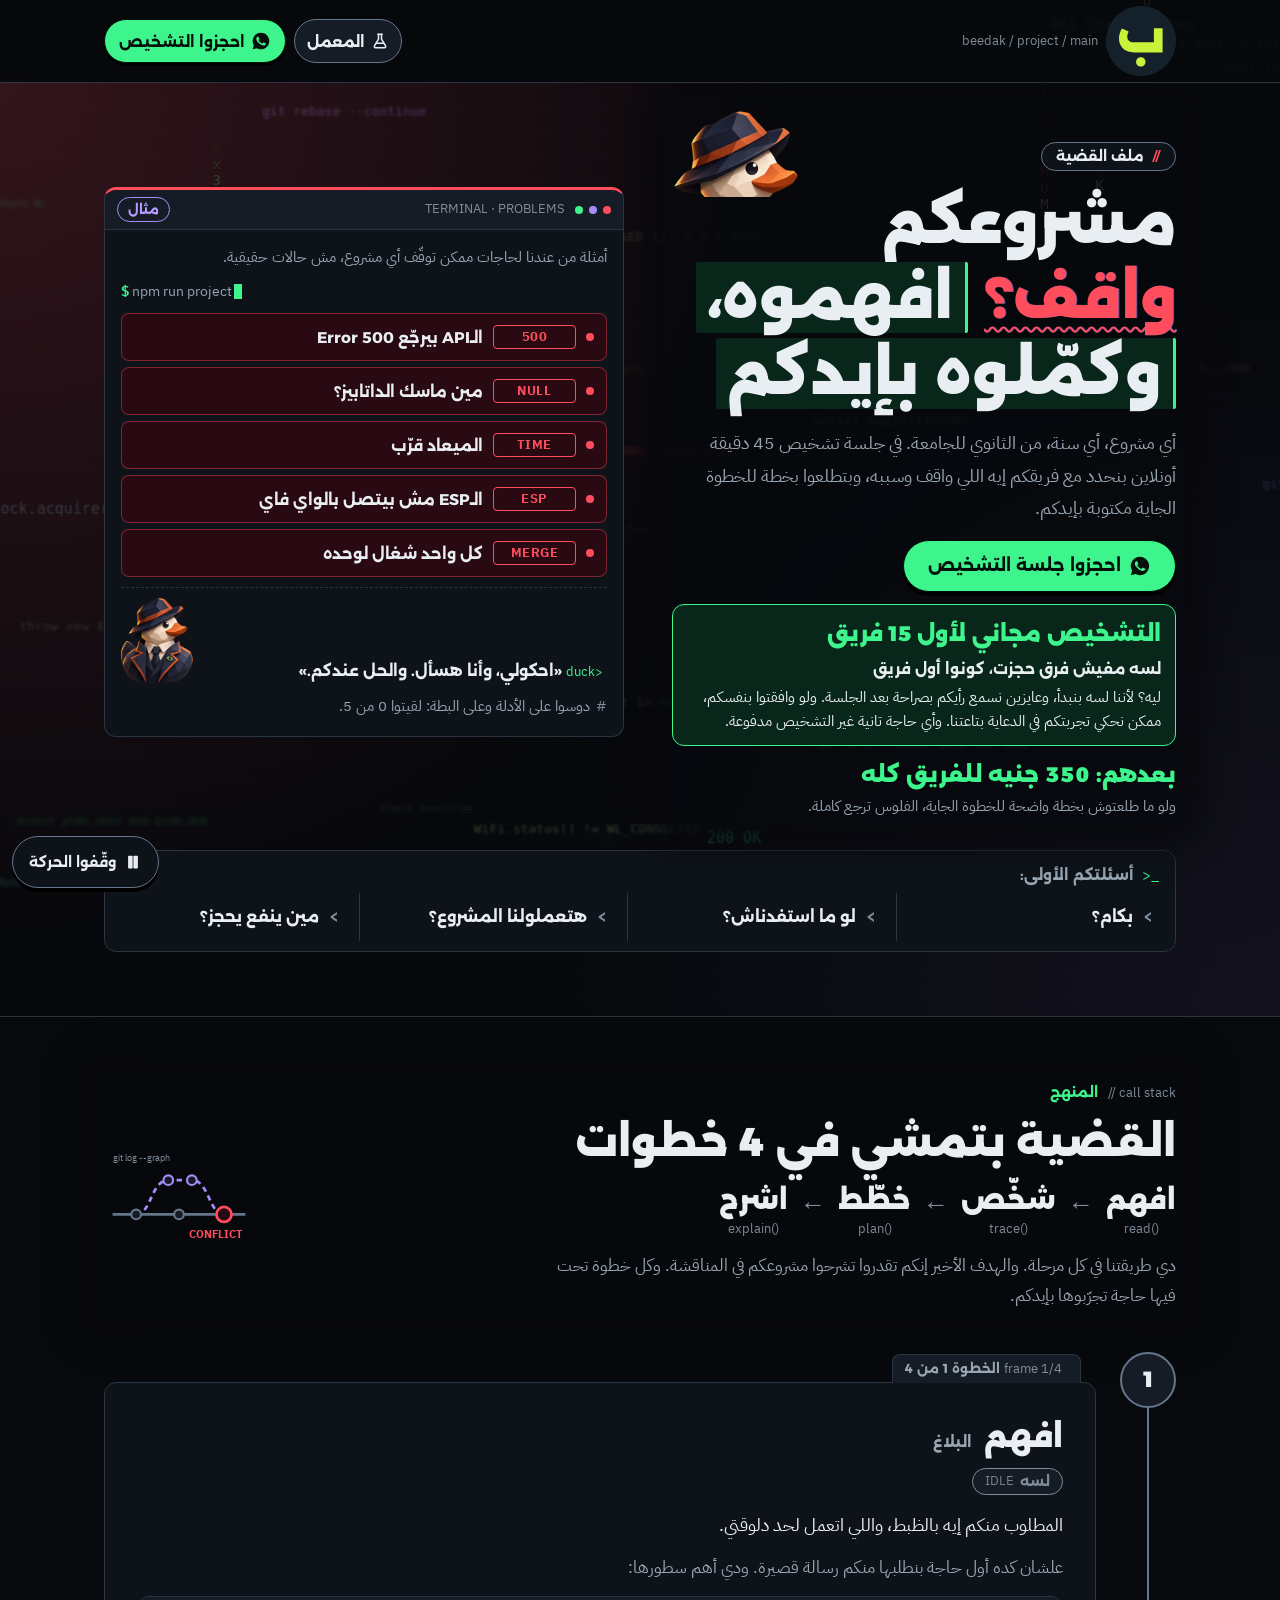
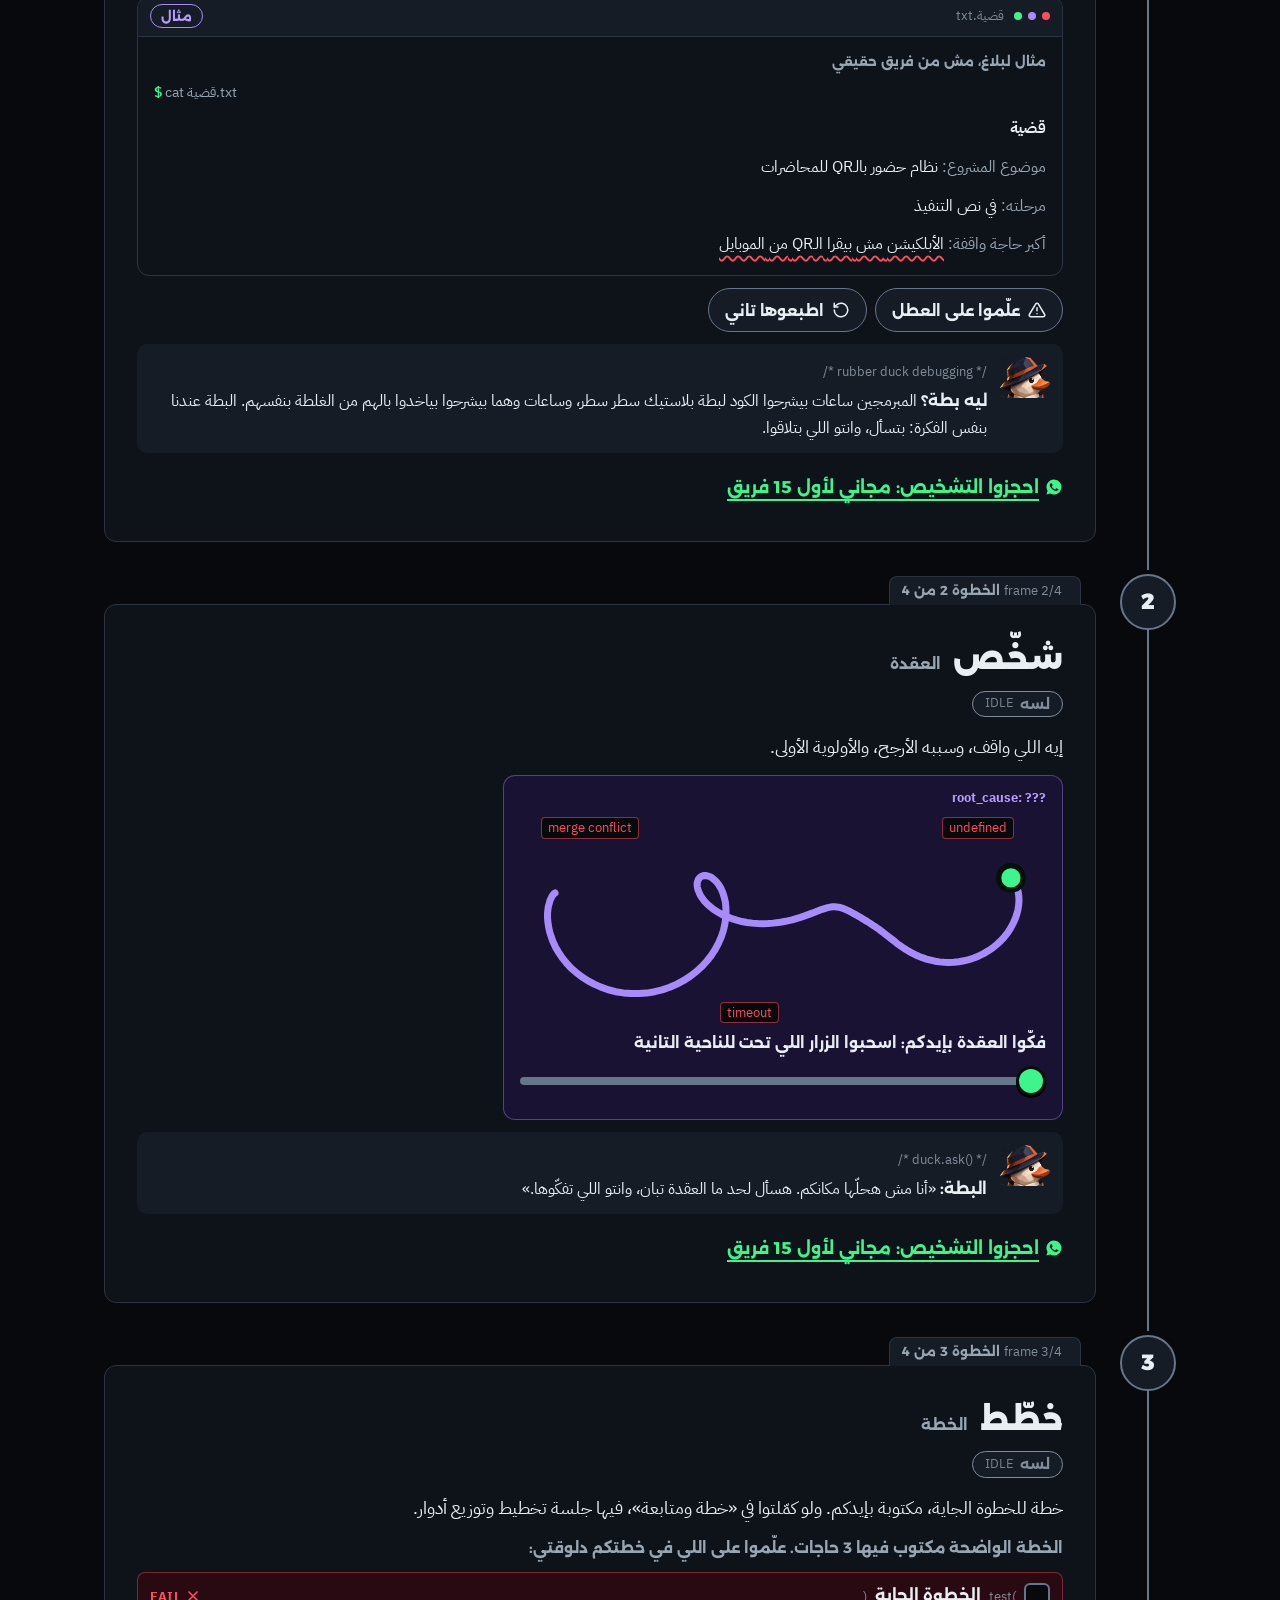
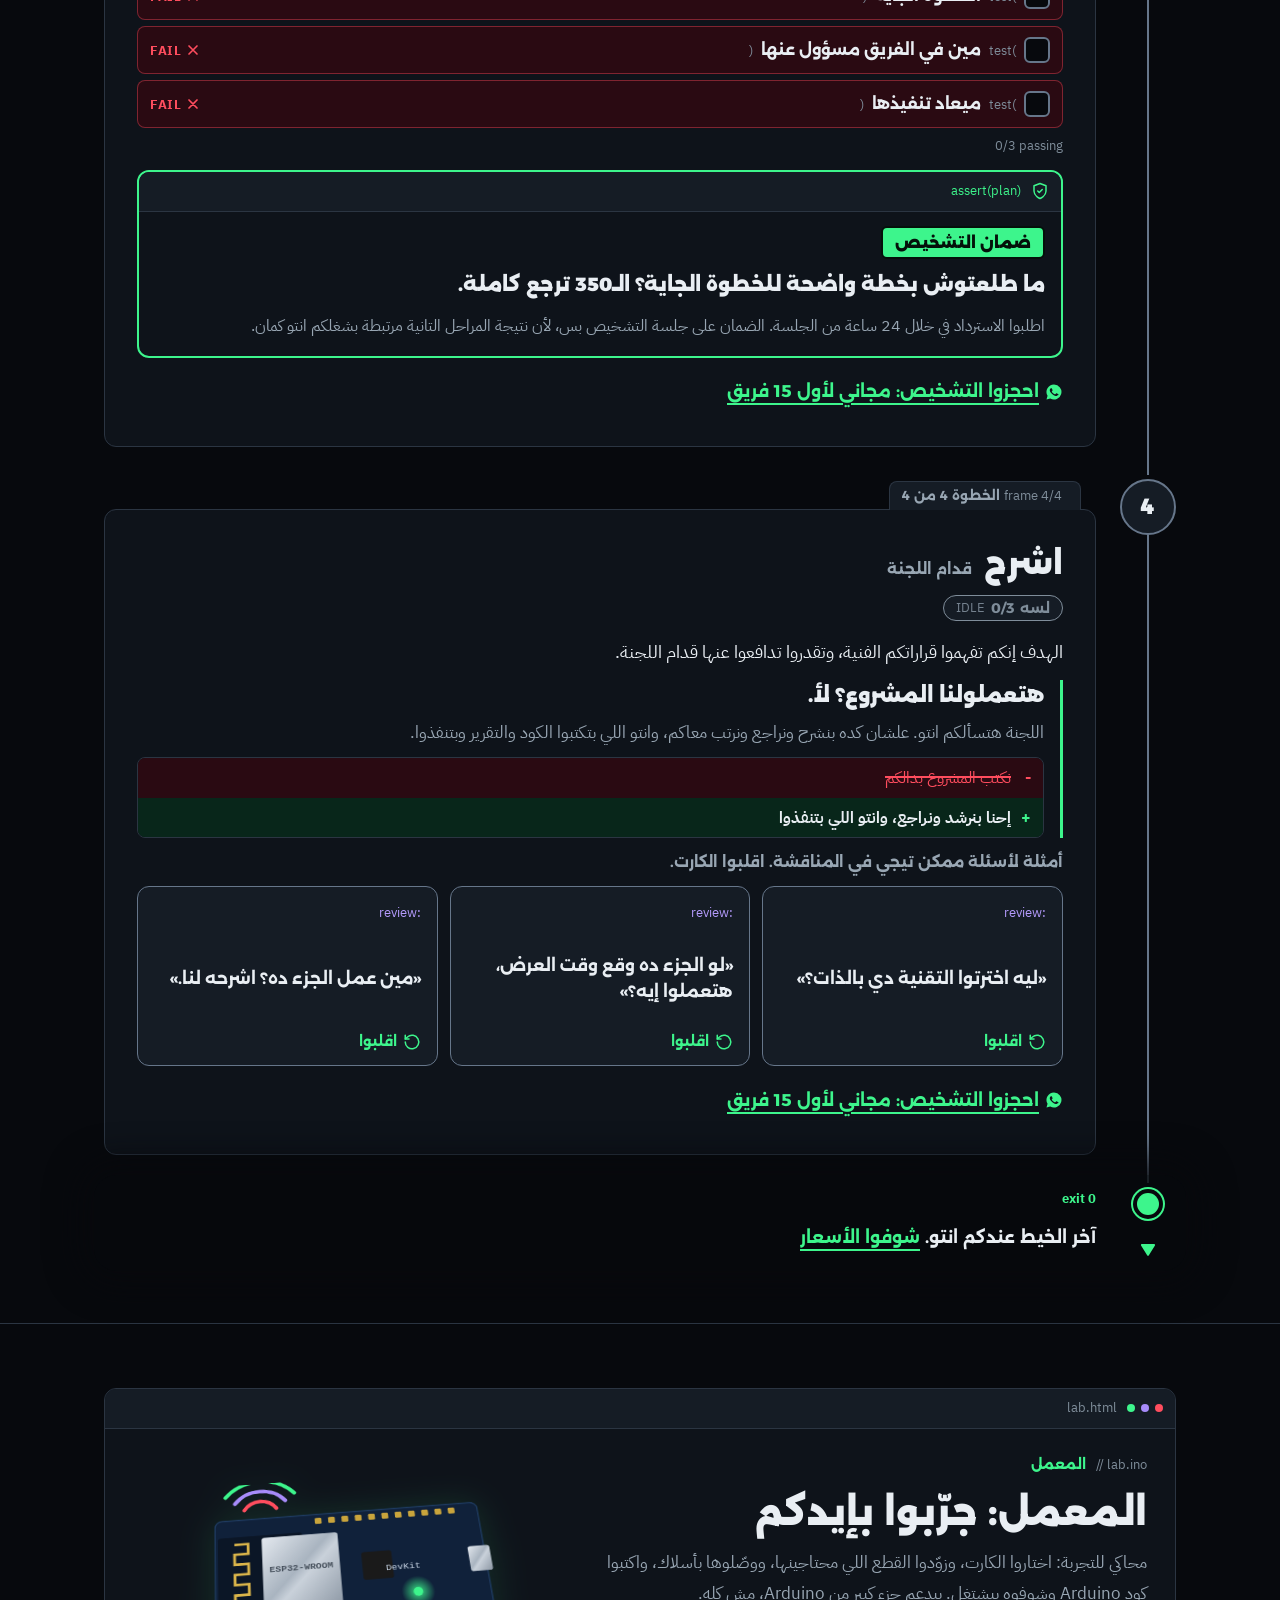
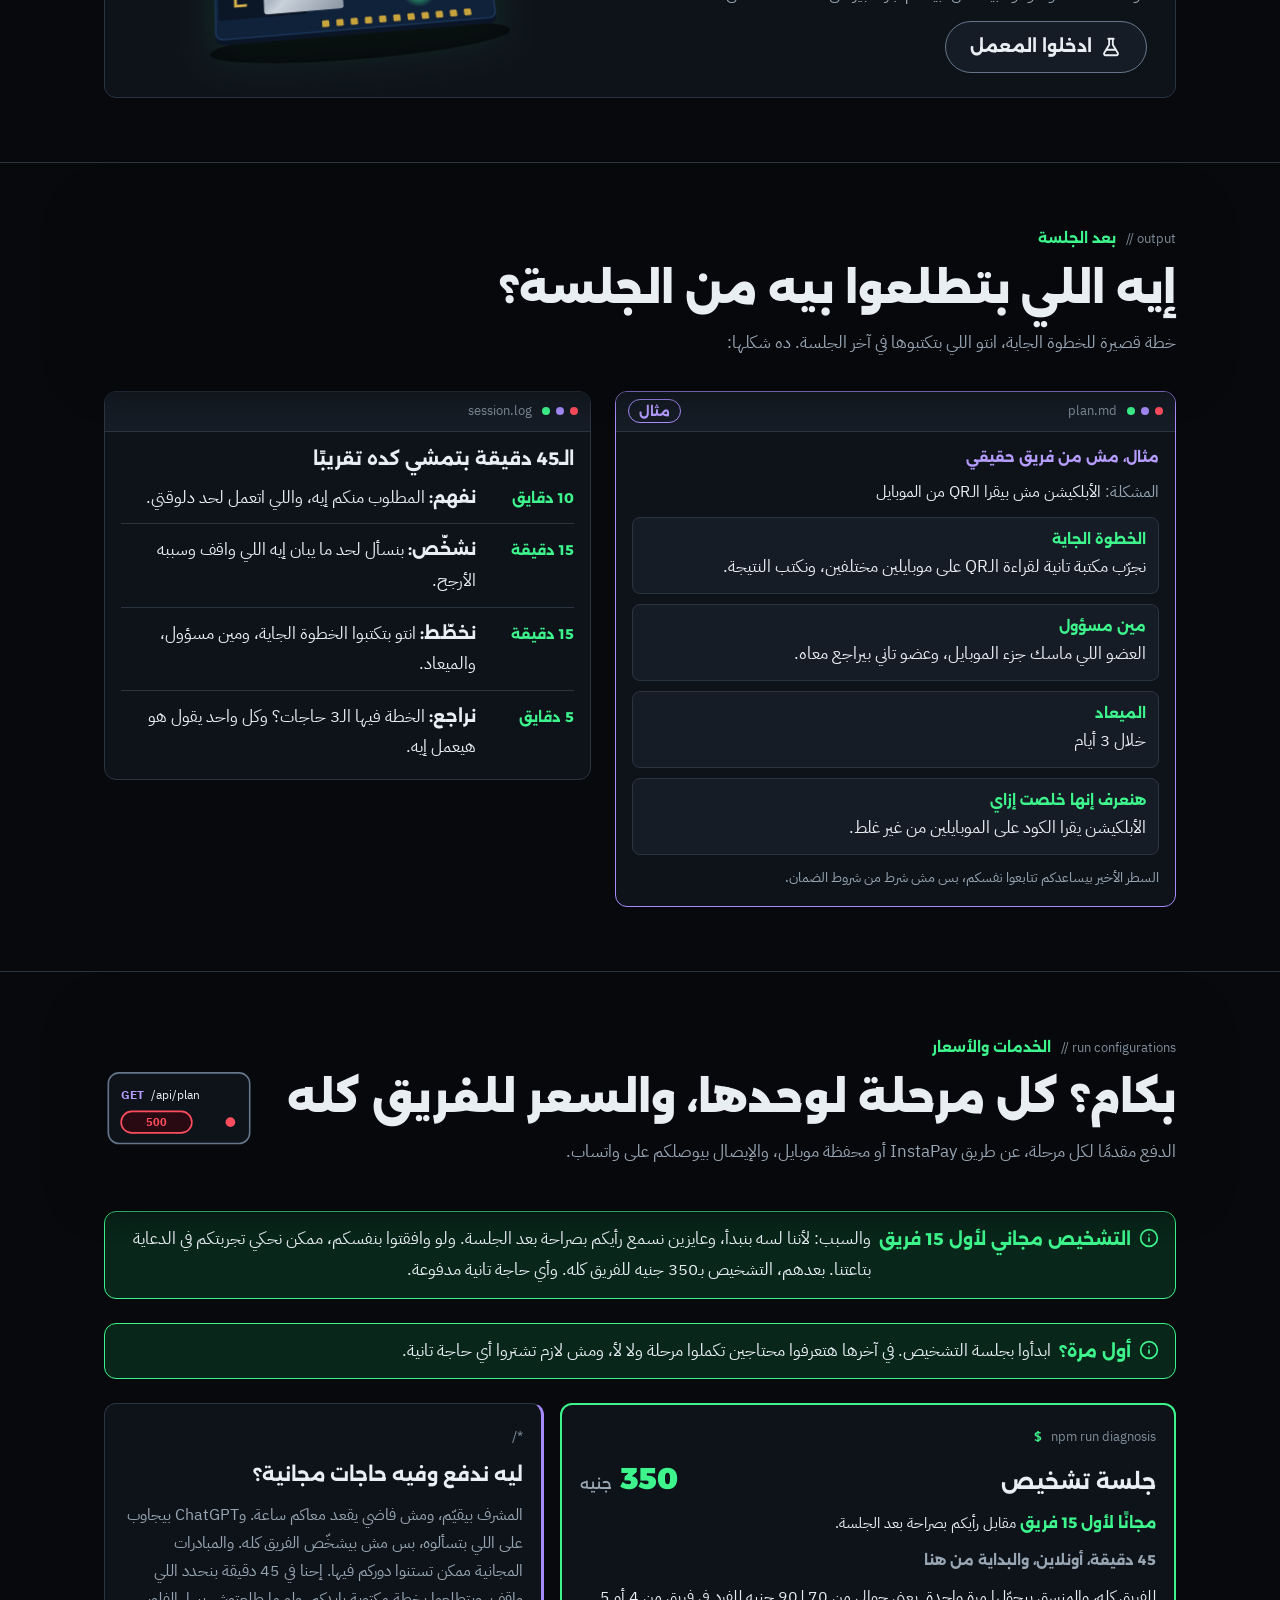
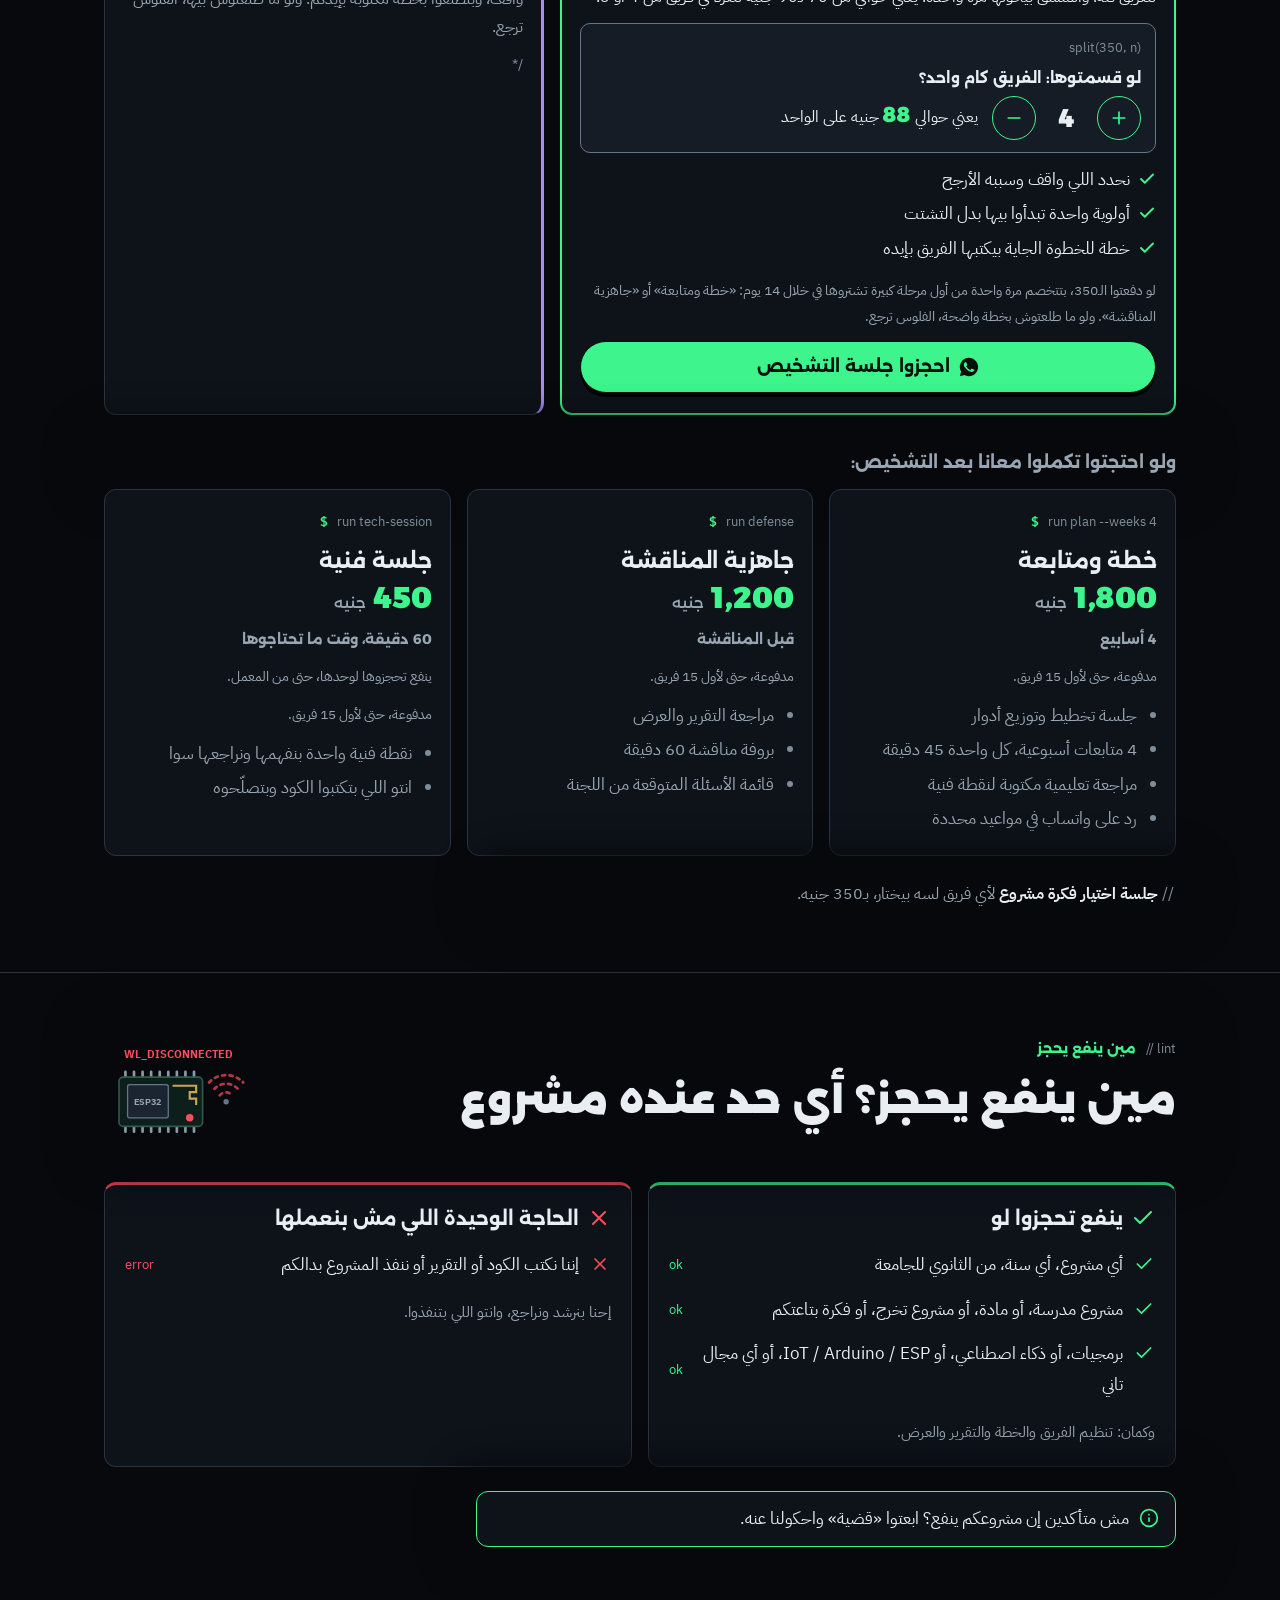
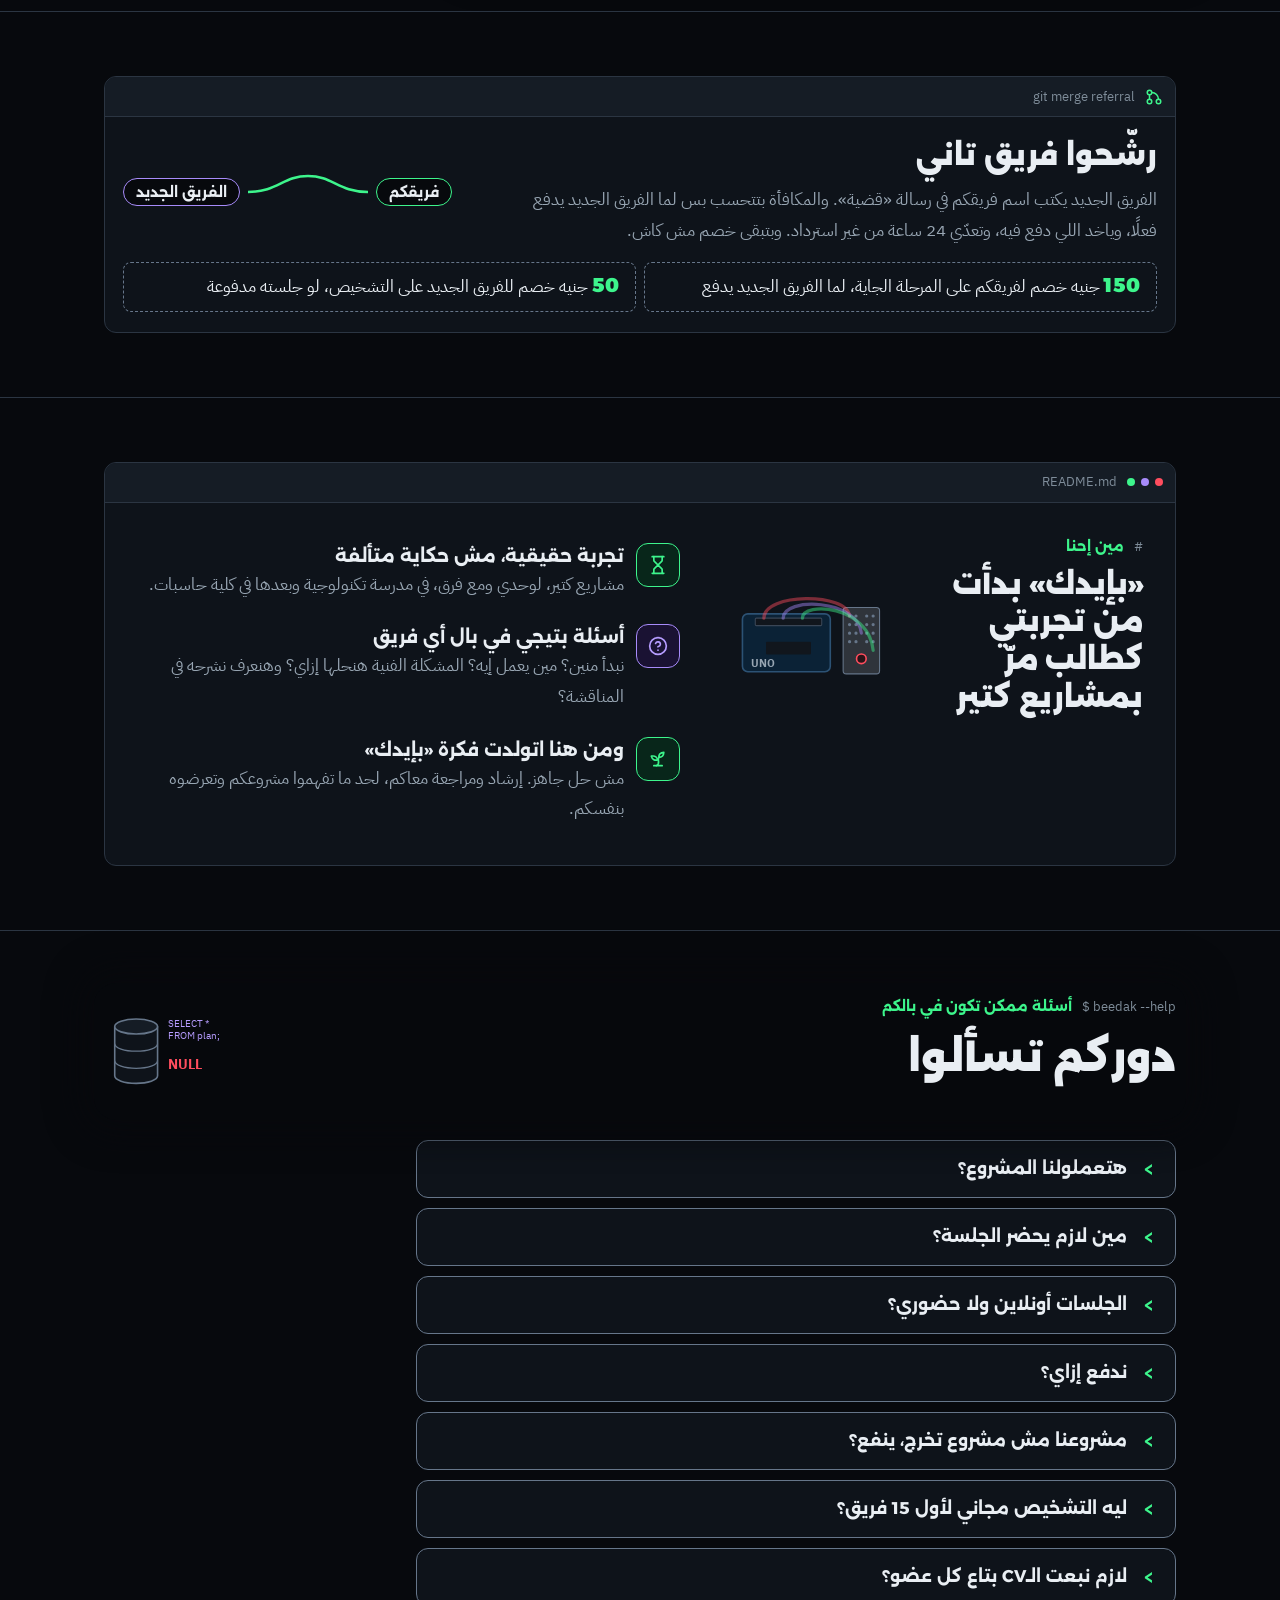
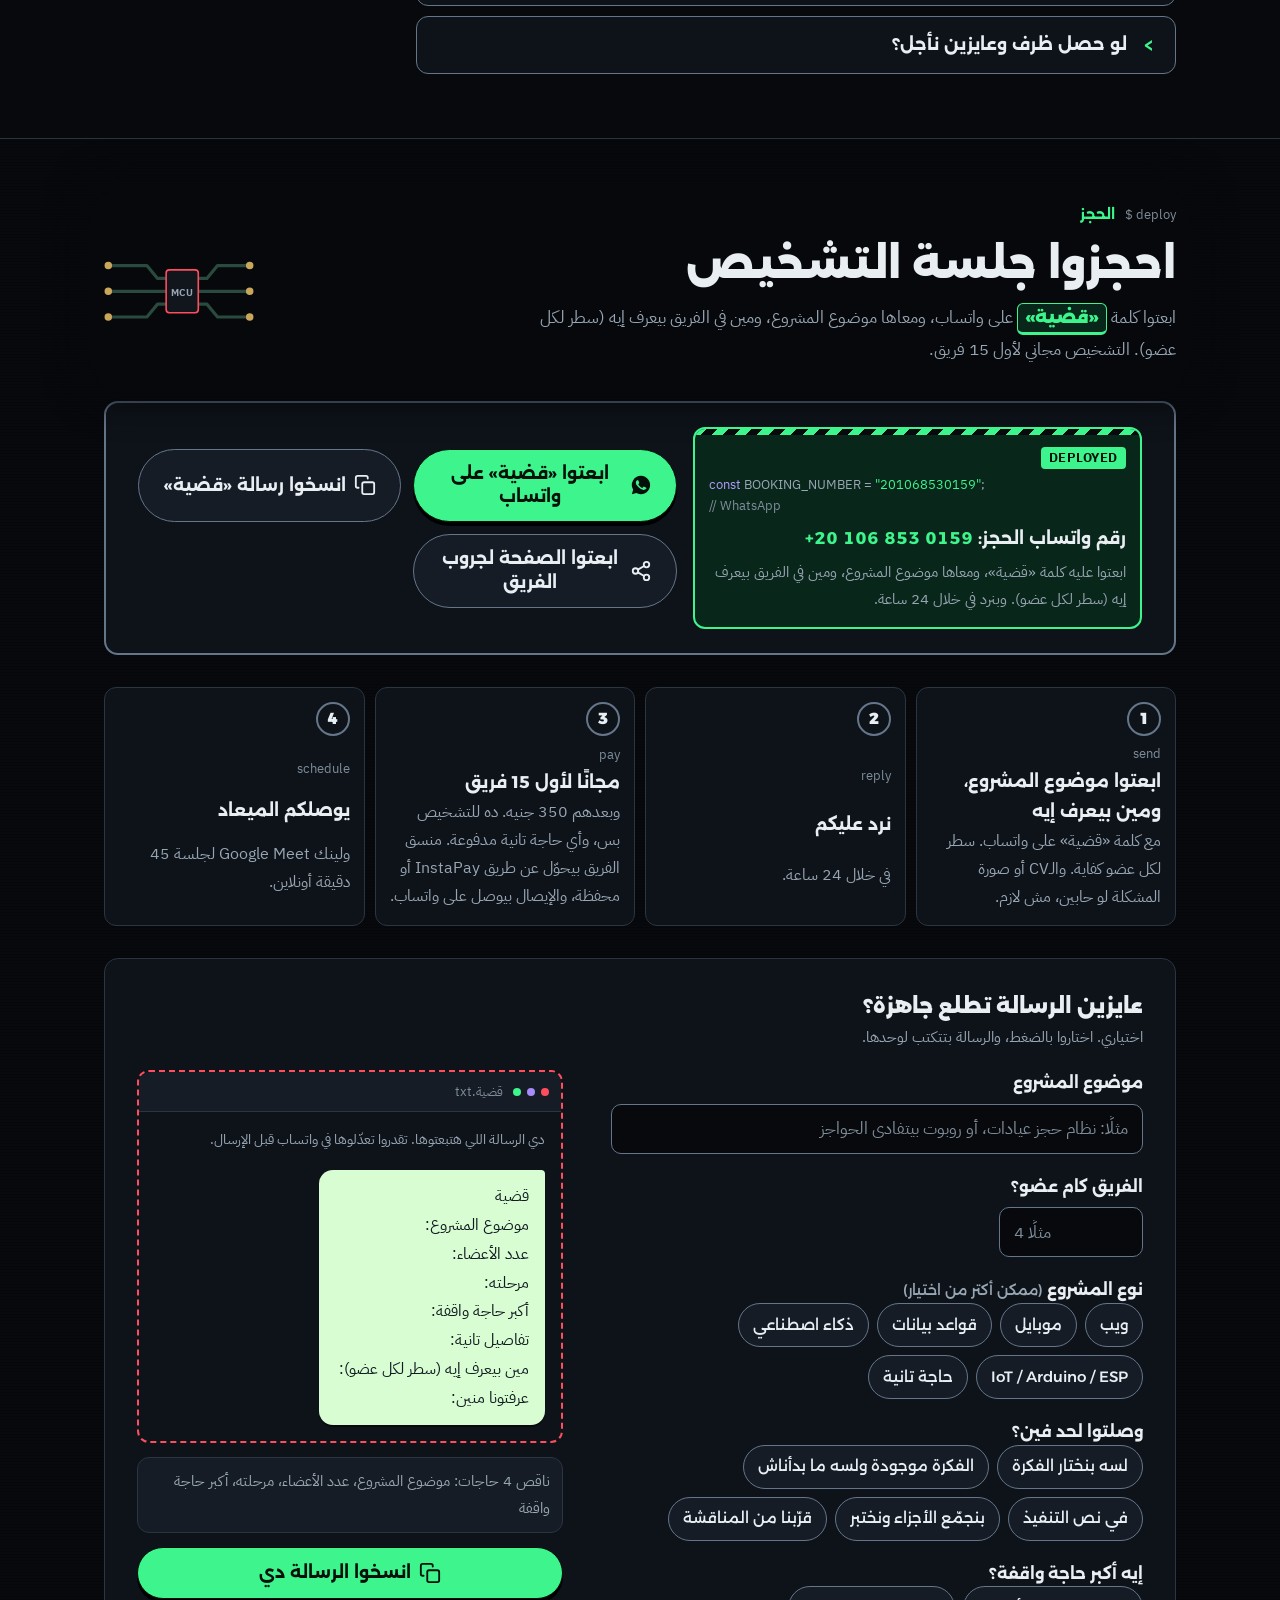
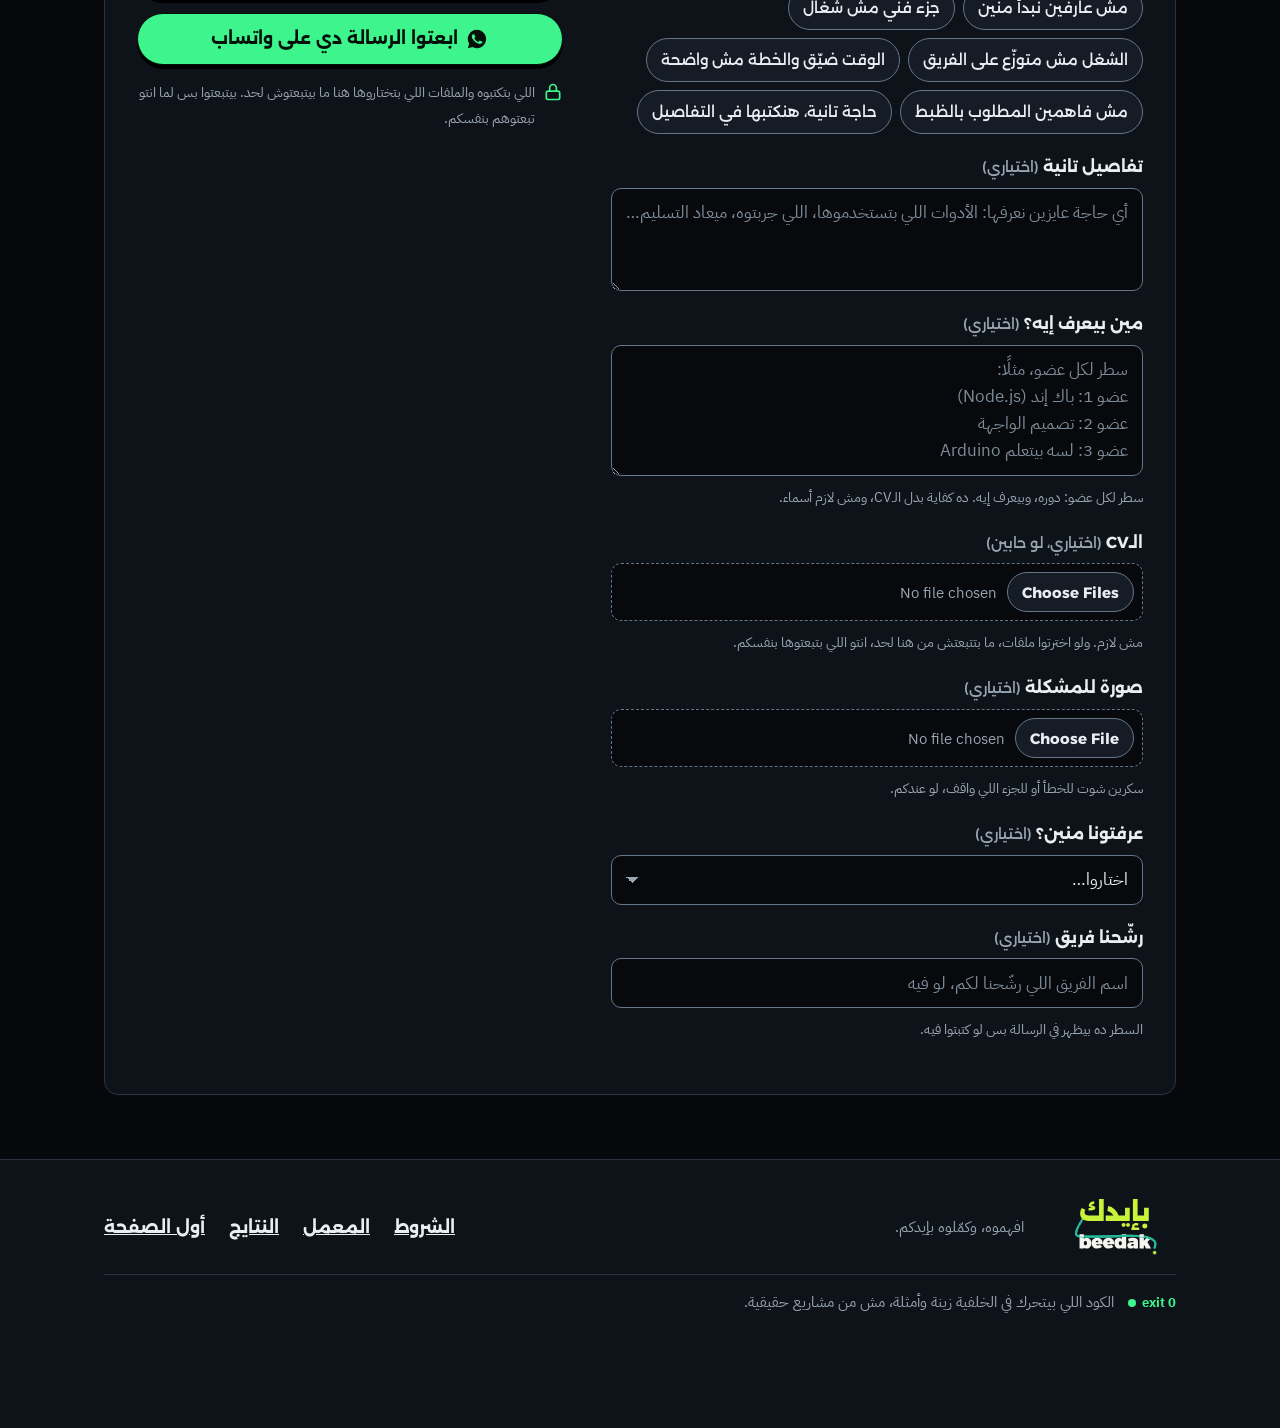
==== commit bc2000cc: "Remove season months section: the service works any time of year Co-Authored-By: Claude Opus 5.5 <no" ====
--- a/index.html
+++ b/index.html
@@ -538,7 +538,7 @@
           <ul><li>نقطة فنية واحدة بنفهمها ونراجعها سوا</li><li>انتو اللي بتكتبوا الكود وبتصلّحوه</li></ul>
         </article>
       </div>
-      <p class="band-note scrim"><bdi class="tok" dir="ltr" aria-hidden="true">//</bdi> في الصيف: <b>جلسة اختيار فكرة مشروع</b> لأي فريق لسه بيختار، بـ350 جنيه.</p>
+      <p class="band-note scrim"><bdi class="tok" dir="ltr" aria-hidden="true">//</bdi> <b>جلسة اختيار فكرة مشروع</b> لأي فريق لسه بيختار، بـ350 جنيه.</p>
     </div>
   </section>
 
@@ -581,29 +581,6 @@
       <div class="scope-note scrim">
         <p class="info-block"><svg class="i" aria-hidden="true" focusable="false"><use href="#i-info"/></svg><span>مش متأكدين إن مشروعكم ينفع؟ ابعتوا «قضية» واحكولنا عنه.</span></p>
       </div>
-    </div>
-  </section>
-
-  <!-- Season: crontab -->
-  <section id="season" class="cv" aria-labelledby="season-title">
-    <div class="wrap">
-      <div class="head has-prop scrim">
-        <p class="eyebrow"><bdi class="tok" dir="ltr" aria-hidden="true">// crontab</bdi> طول السنة</p>
-        <div class="prop prop-gauge prop-wide z-low" id="prop-gauge" aria-hidden="true"><svg viewBox="0 0 140 90" focusable="false">
-          <text class="p-cap" x="70" y="10" text-anchor="middle">analogRead(A0)</text>
-          <path class="pz-lo" d="M22 70A48 48 0 0 1 42.5 30.7"/><path class="pz-ok" d="M42.5 30.7A48 48 0 0 1 97.5 30.7"/><path class="pz-hi" d="M97.5 30.7A48 48 0 0 1 118 70"/>
-          <g class="pz-needle"><path d="M70 70V28"/></g><circle class="pz-hub" cx="70" cy="70" r="4.5"/>
-          <text class="p-st pz-t-lo" x="70" y="88">LOW</text><text class="p-st pz-t-ok" x="70" y="88">OK</text><text class="p-st pz-t-hi" x="70" y="88">HIGH</text>
-        </svg></div>
-        <h2 id="season-title">كل مرحلة في وقتها</h2>
-      </div>
-      <ol class="season" data-reveal>
-        <li data-months="10 11 12"><bdi class="cron tok" dir="ltr" aria-hidden="true">* * * 10-12 *</bdi><span class="m">أكتوبر لديسمبر</span><b>البداية</b><p>تشخيص، و«خطة ومتابعة»، وتحديد النطاق والأدوار.</p><span class="job tok" aria-hidden="true"><i class="jdot"></i><bdi class="j-run" dir="ltr">// now</bdi><bdi class="j-sch" dir="ltr">// later</bdi></span><span class="now">دلوقتي تقريبًا</span></li>
-        <li data-months="2 3 4"><bdi class="cron tok" dir="ltr" aria-hidden="true">* * * 2-4 *</bdi><span class="m">فبراير لأبريل</span><b>التنفيذ</b><p>متابعة وجلسات فنية للدمج والاختبار.</p><span class="job tok" aria-hidden="true"><i class="jdot"></i><bdi class="j-run" dir="ltr">// now</bdi><bdi class="j-sch" dir="ltr">// later</bdi></span><span class="now">دلوقتي تقريبًا</span></li>
-        <li data-months="5 6 7"><bdi class="cron tok" dir="ltr" aria-hidden="true">* * * 5-7 *</bdi><span class="m">مايو ليوليو</span><b>المناقشة</b><p>«جاهزية المناقشة»: التقرير والعرض والبروفة.</p><span class="job tok" aria-hidden="true"><i class="jdot"></i><bdi class="j-run" dir="ltr">// now</bdi><bdi class="j-sch" dir="ltr">// later</bdi></span><span class="now">دلوقتي تقريبًا</span></li>
-        <li data-months="8 9"><bdi class="cron tok" dir="ltr" aria-hidden="true">* * * 8-9 *</bdi><span class="m">أغسطس وسبتمبر</span><b>السنة الجاية</b><p>جلسة اختيار فكرة للمشروع الجاي.</p><span class="job tok" aria-hidden="true"><i class="jdot"></i><bdi class="j-run" dir="ltr">// now</bdi><bdi class="j-sch" dir="ltr">// later</bdi></span><span class="now">دلوقتي تقريبًا</span></li>
-      </ol>
-      <p class="small season-note scrim">المواعيد تقريبية، وبتختلف من مدرسة لمدرسة ومن جامعة لجامعة.</p>
     </div>
   </section>
 
